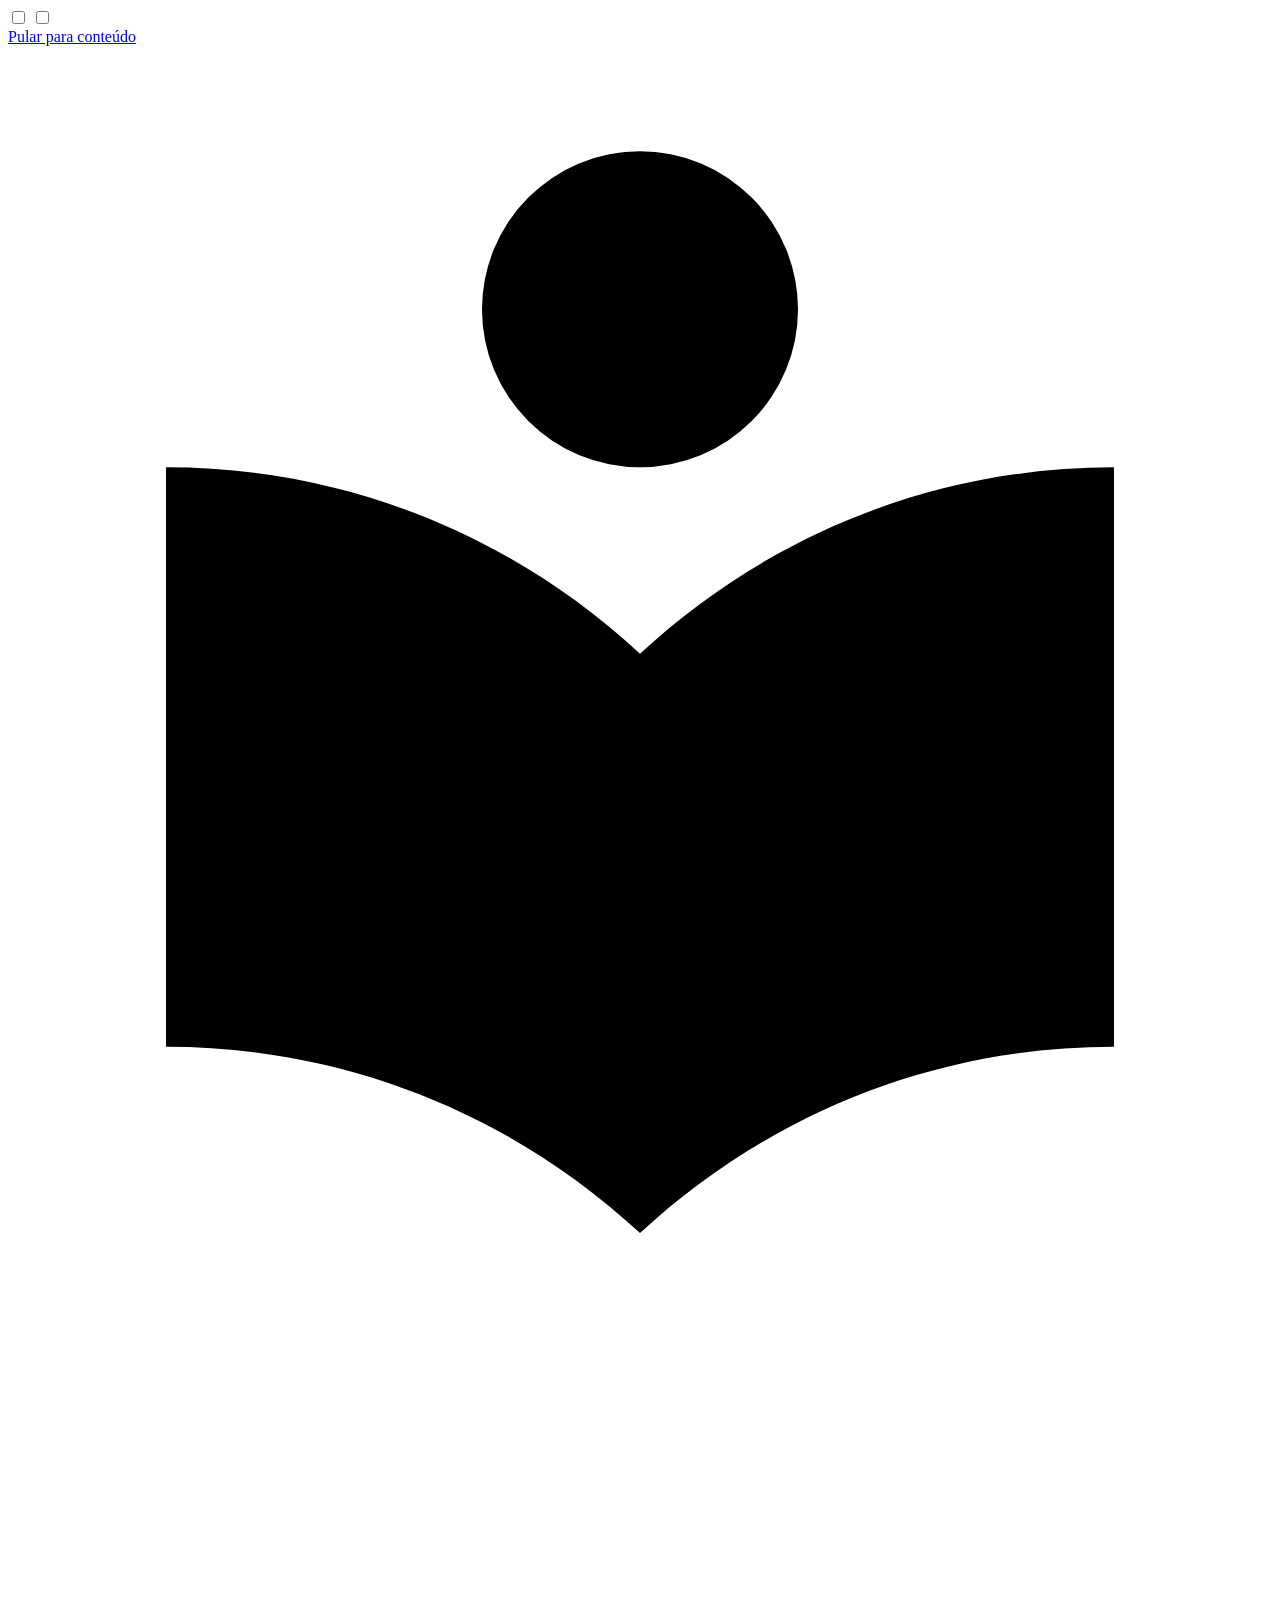
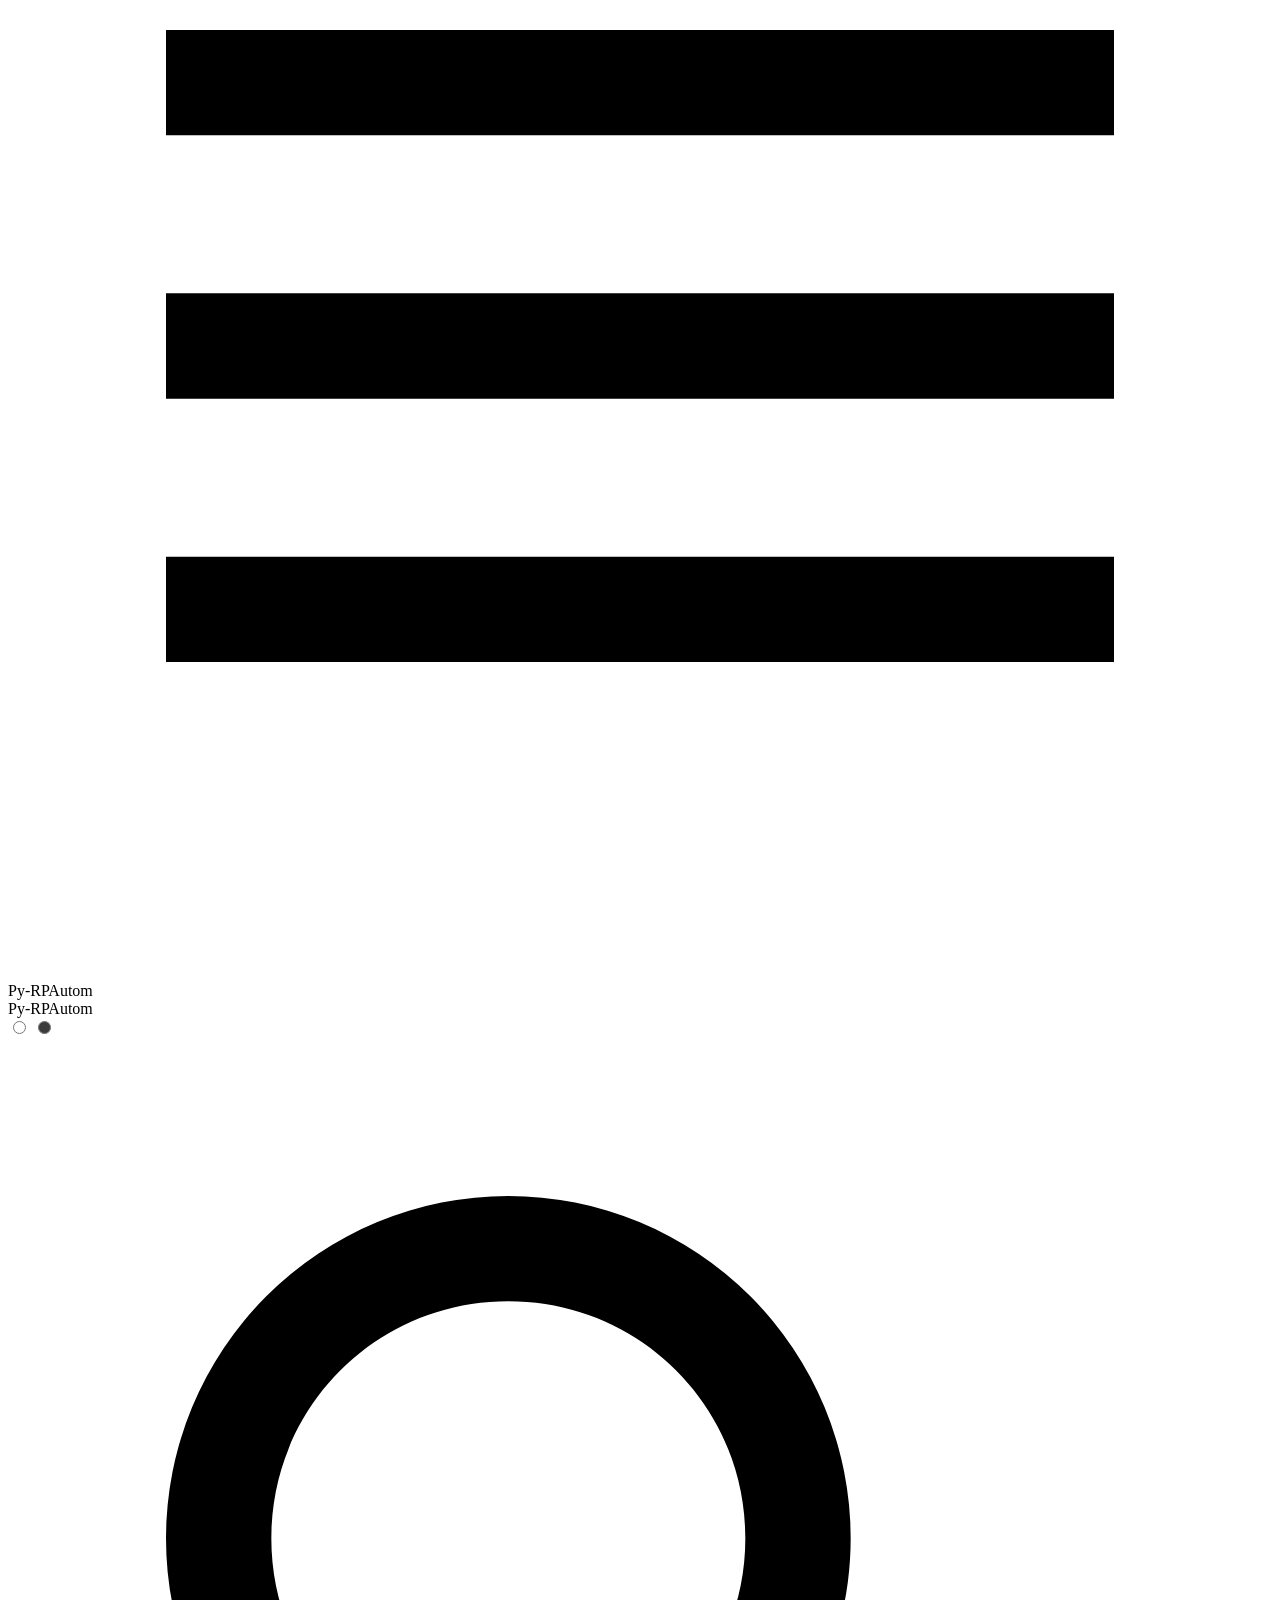
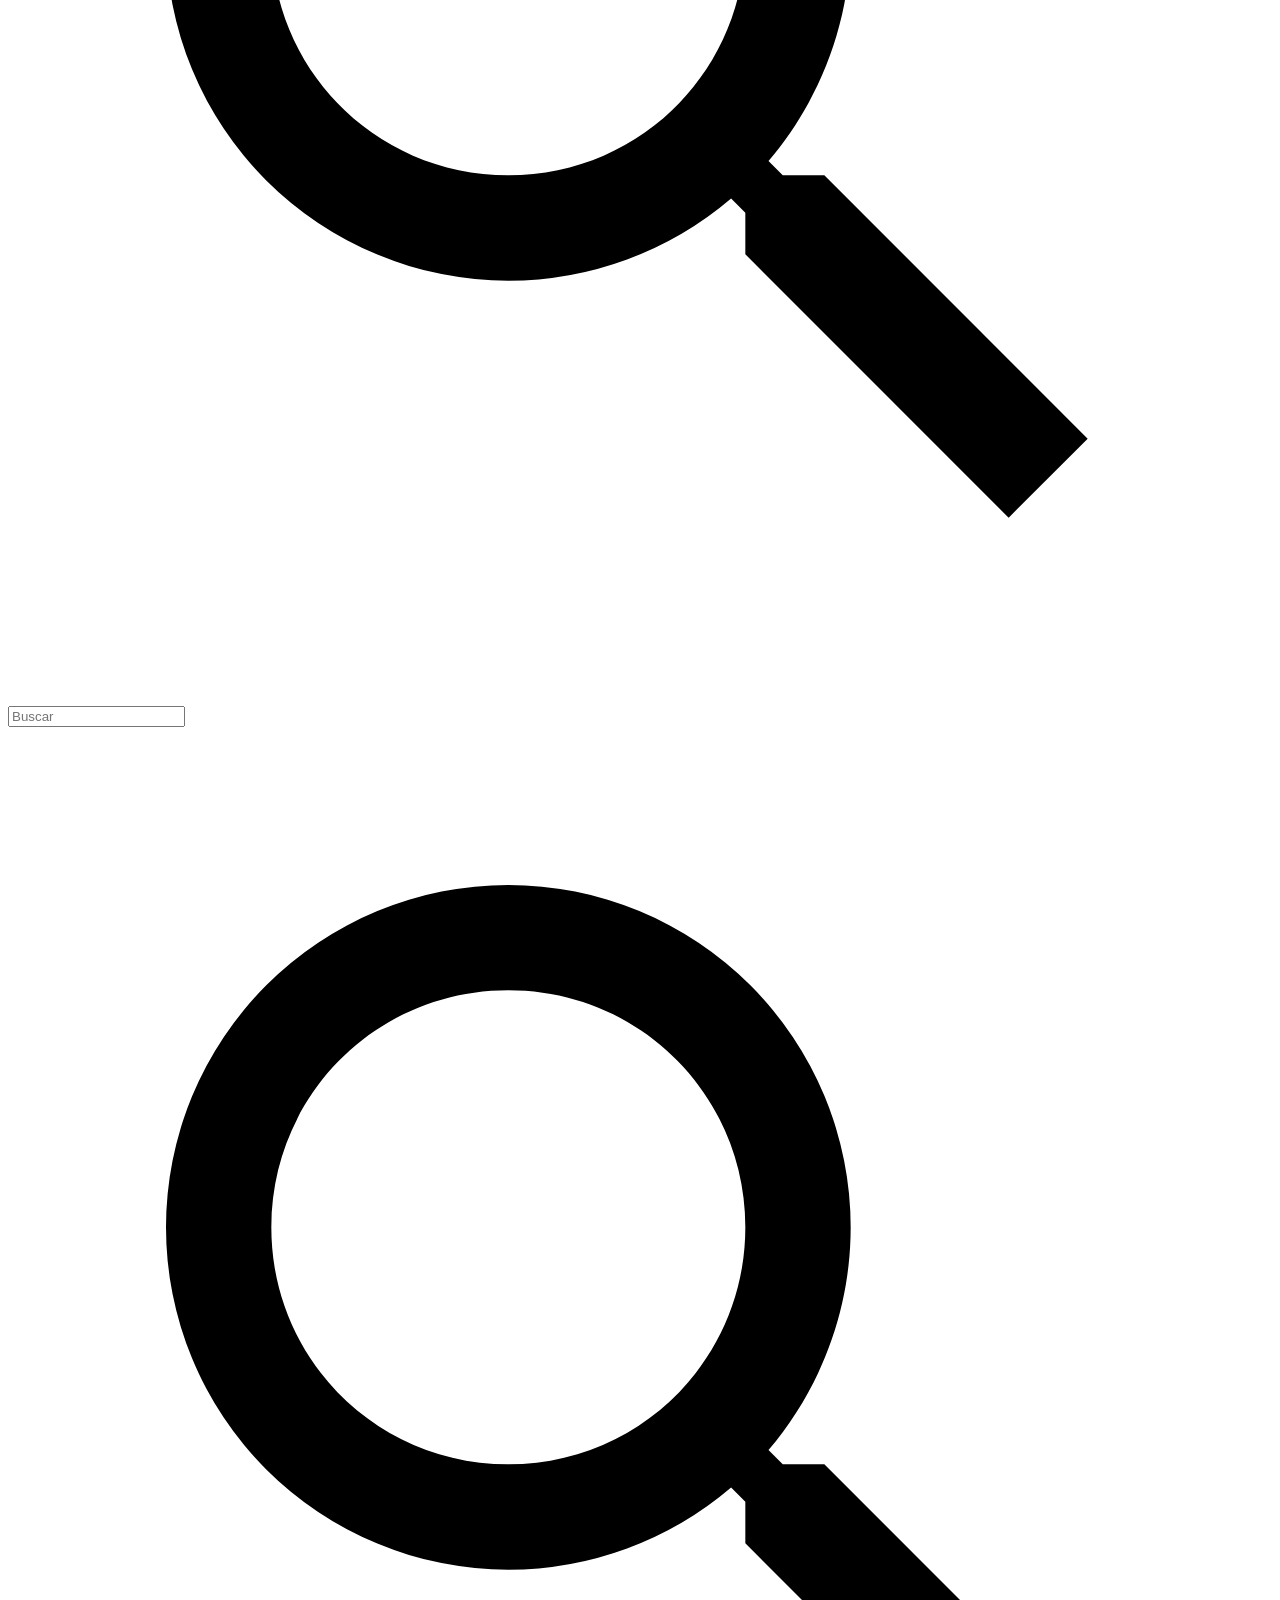
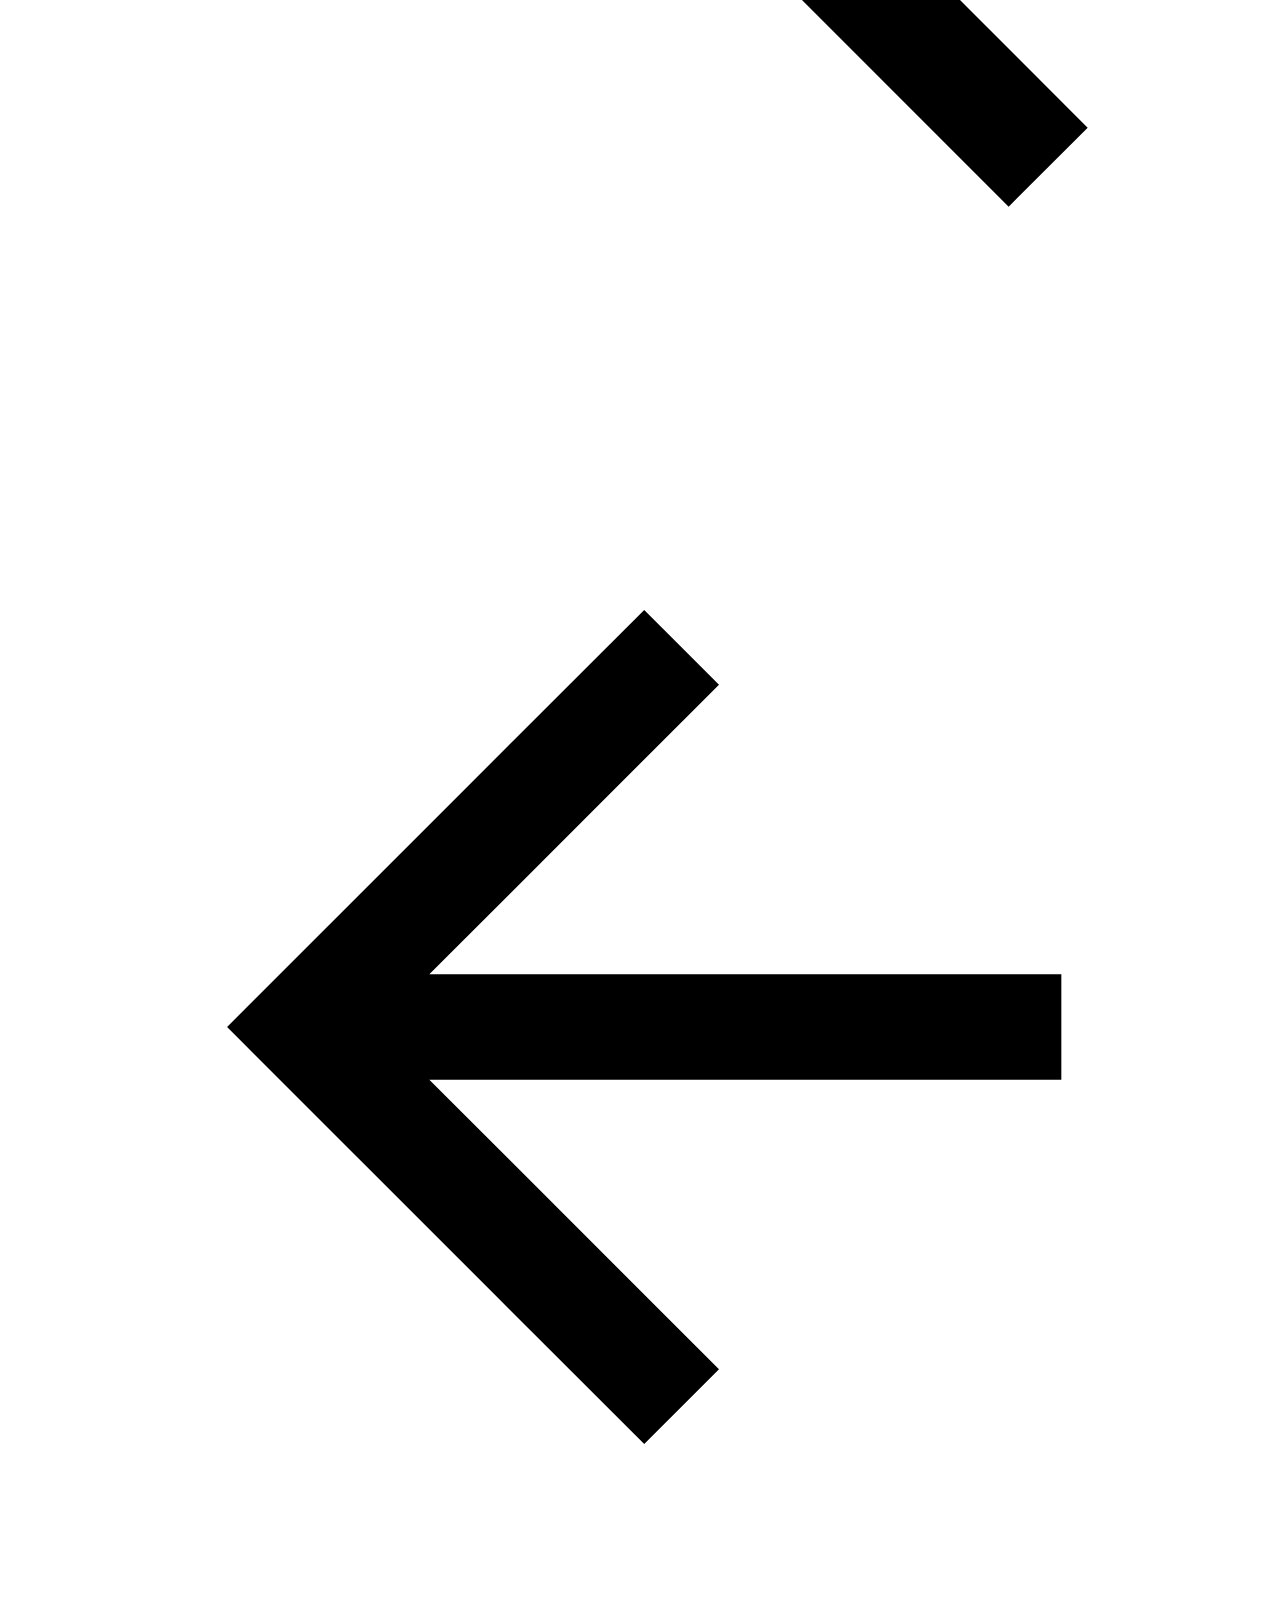
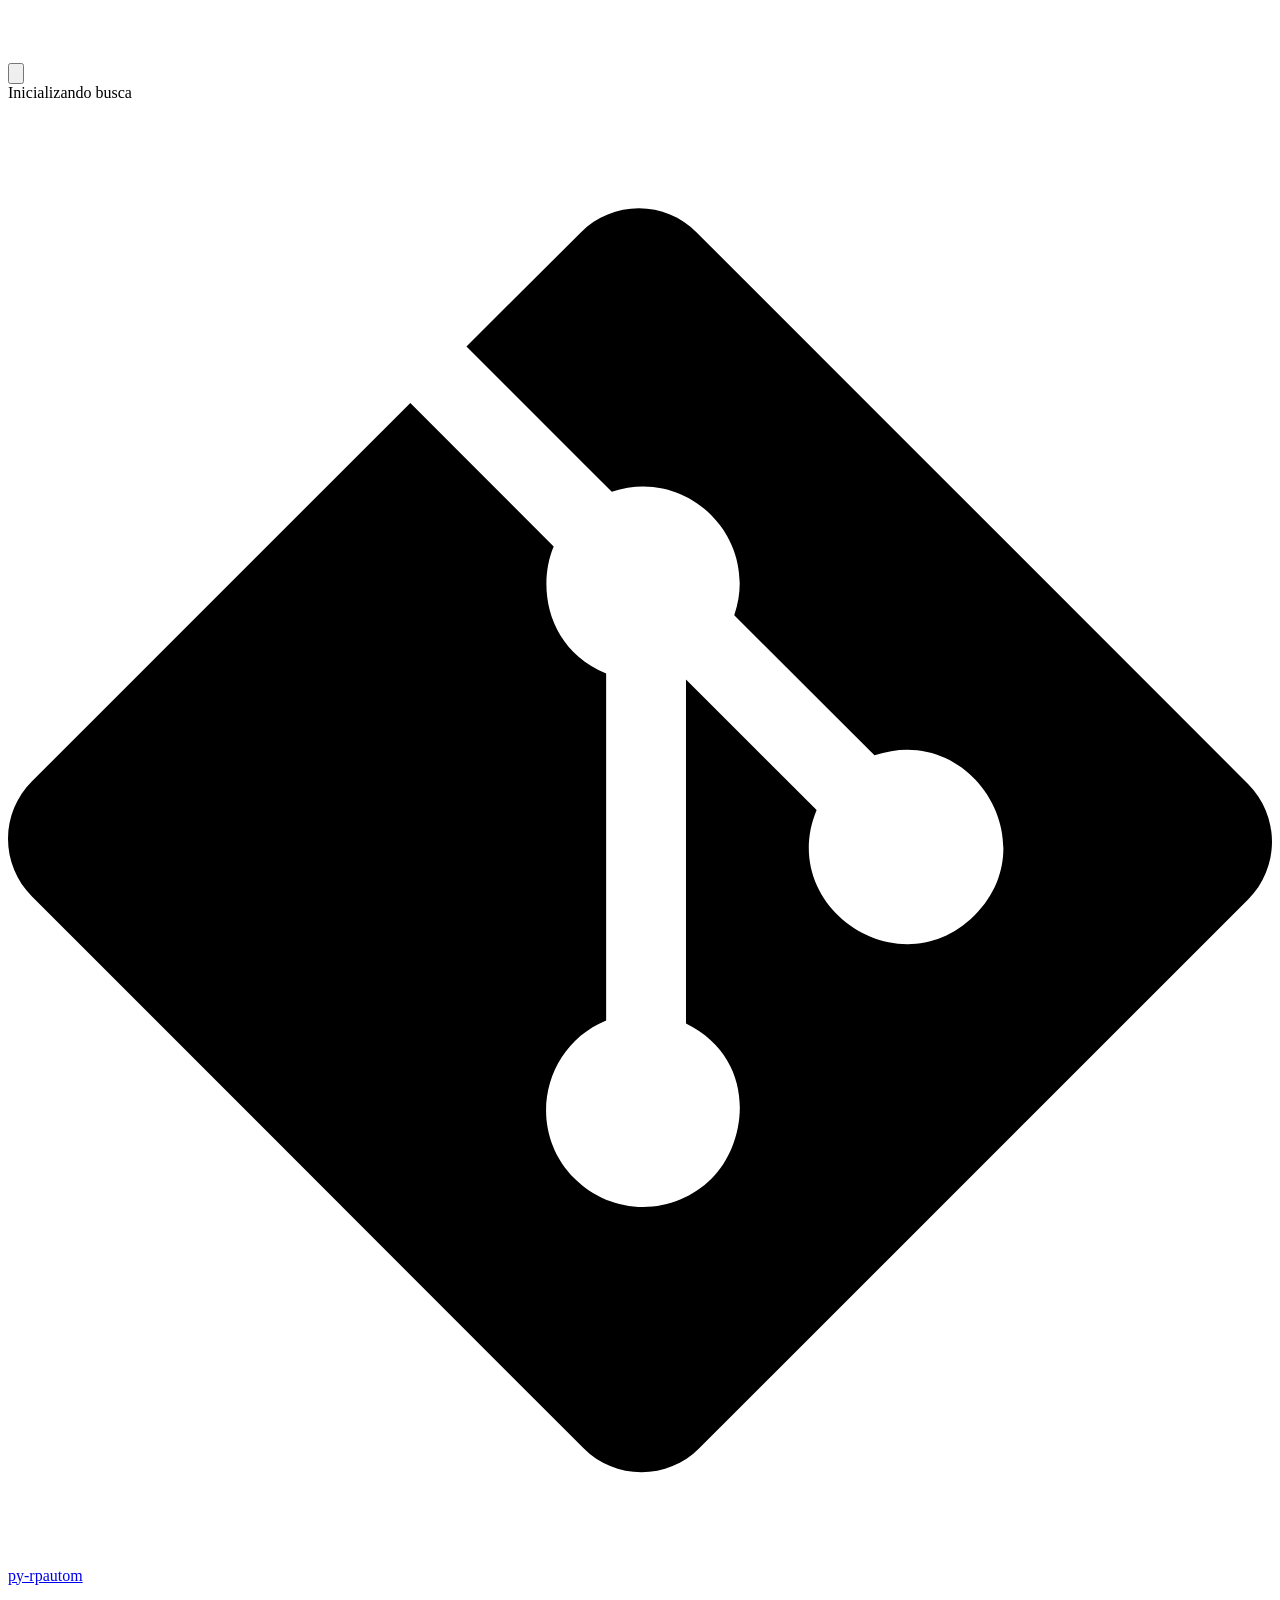
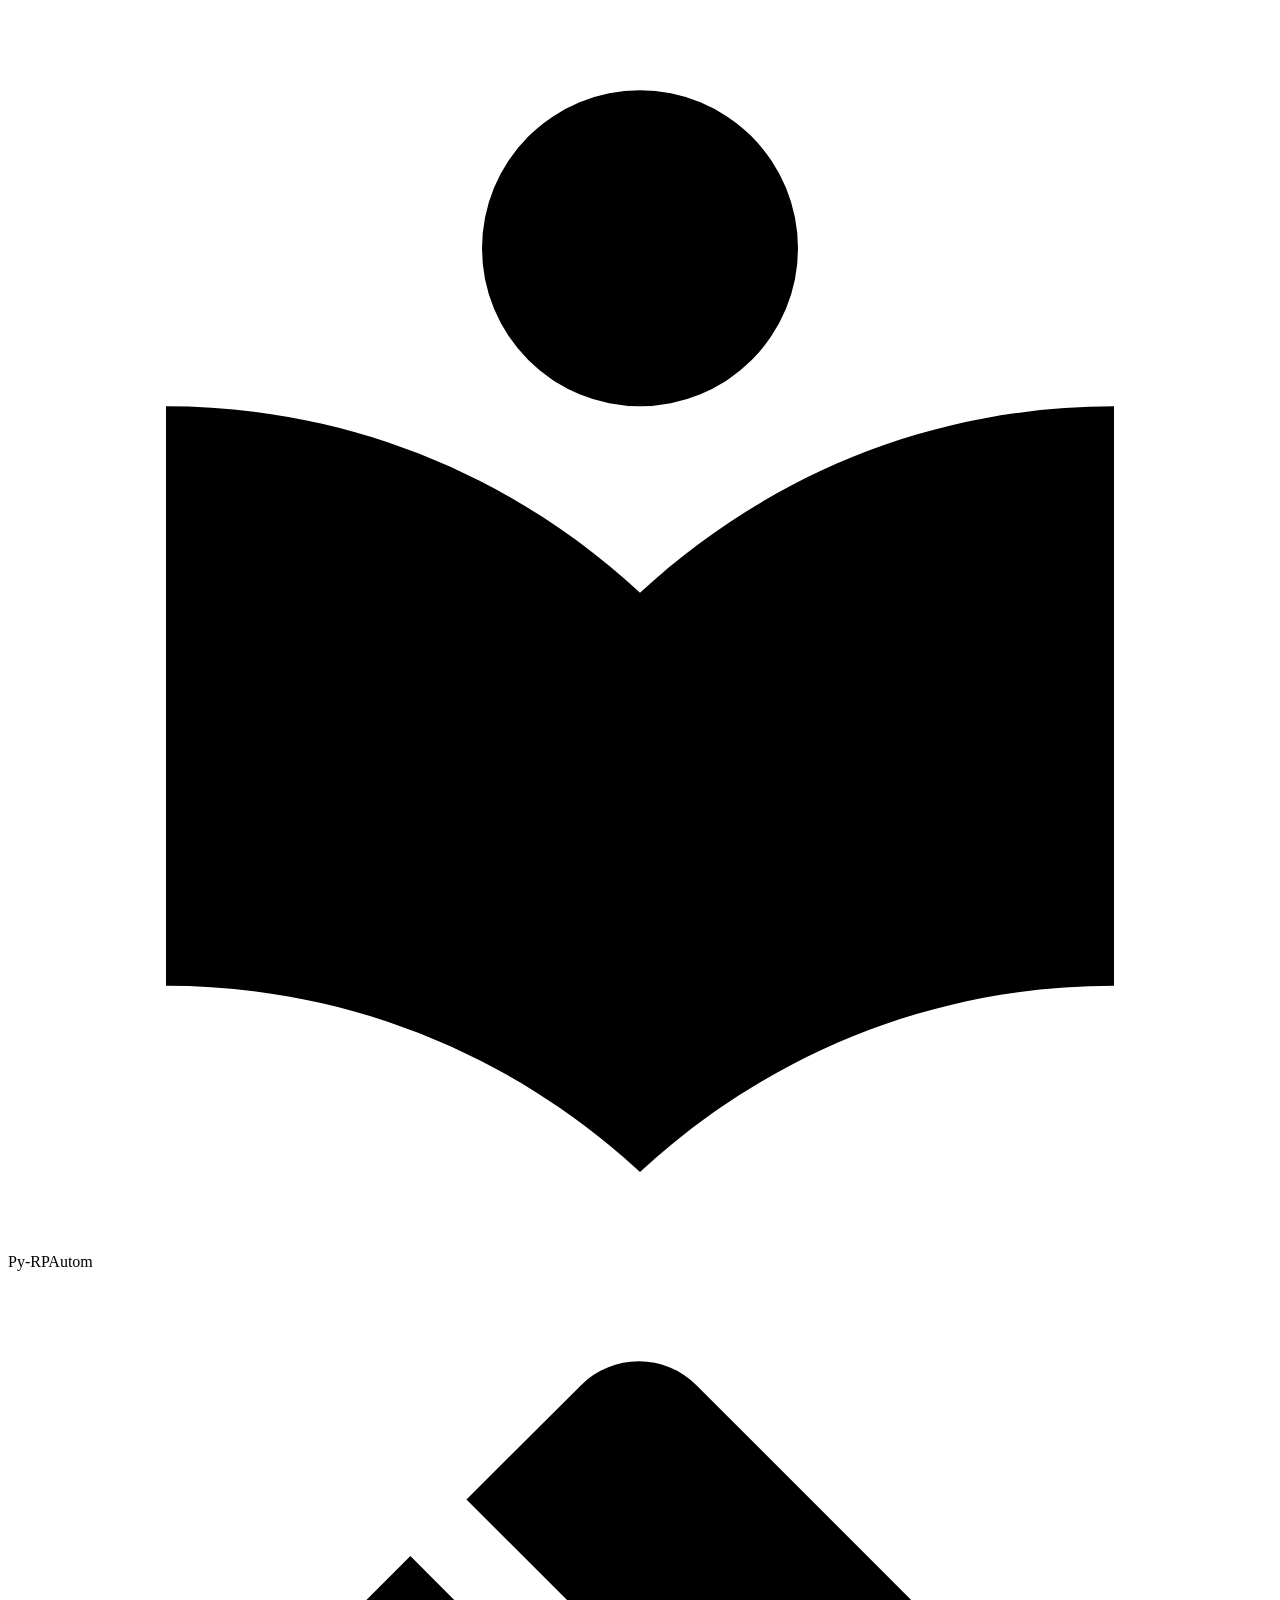
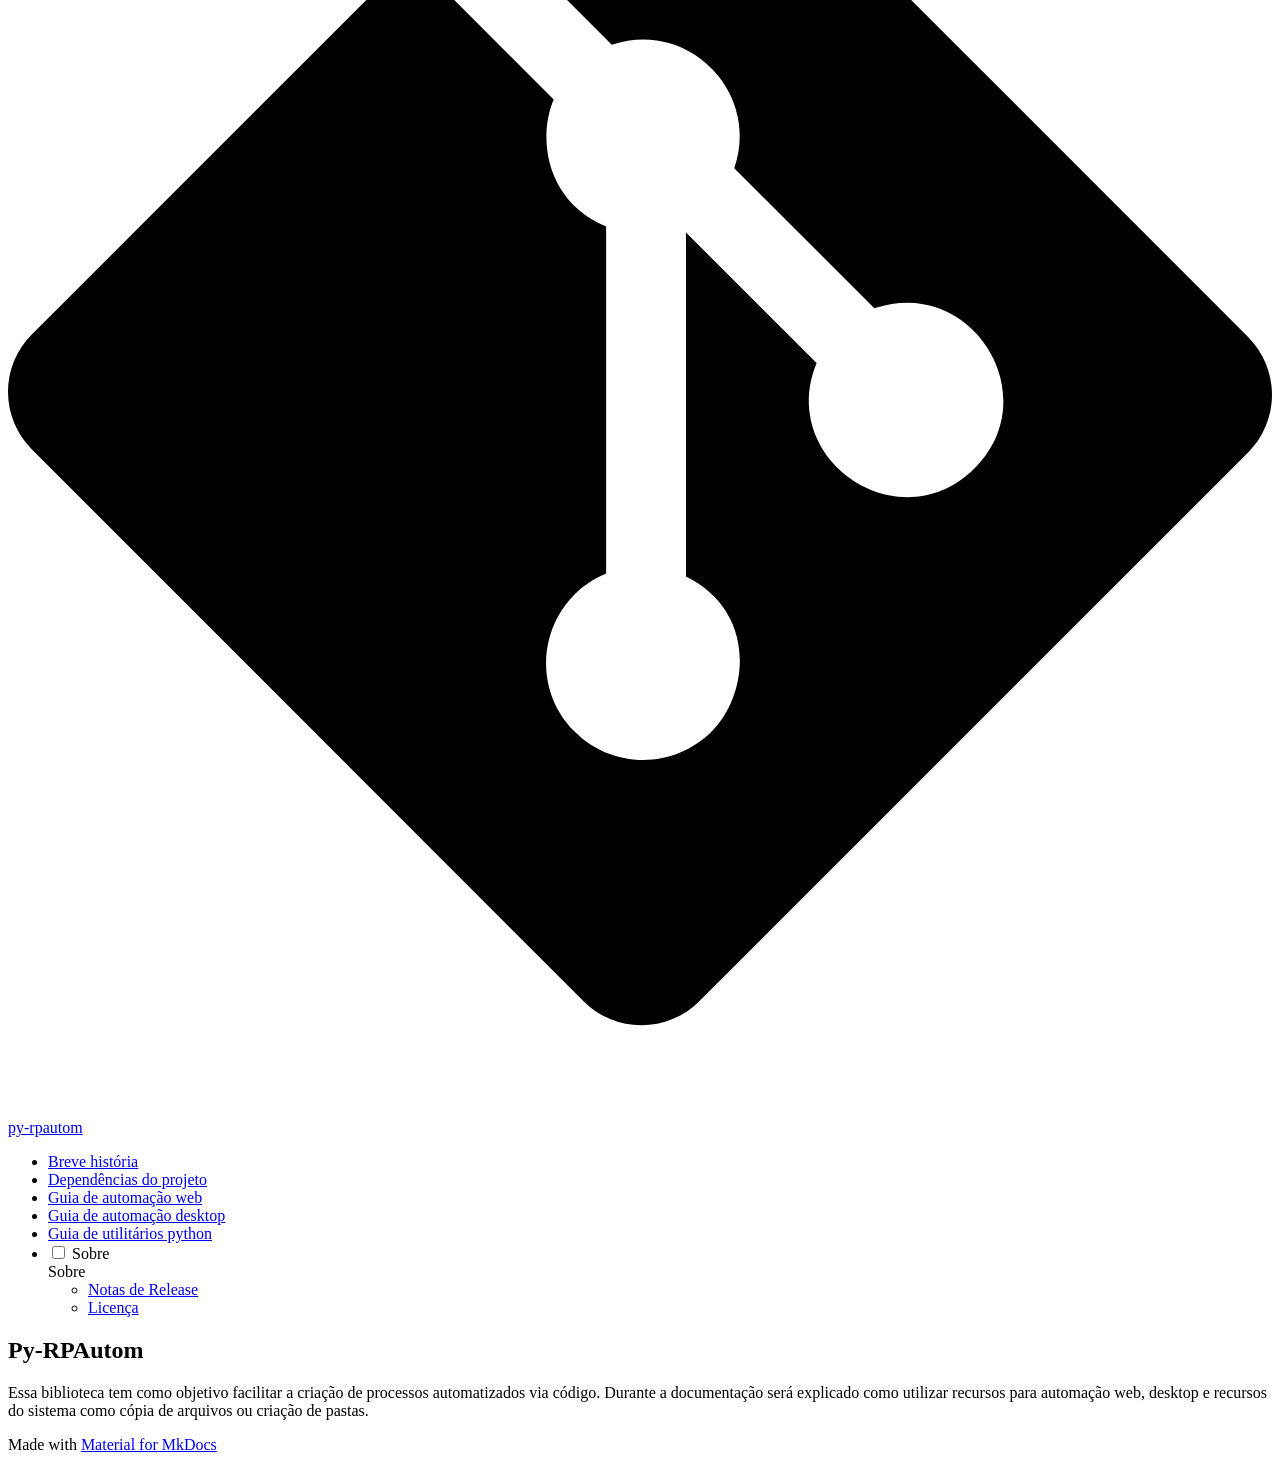
==== index.html @ fd553d97 "Deployed 3279352 with MkDocs version: 1.6.1" ====
<!doctype html>
<html lang="pt" class="no-js">
  <head>
    
      <meta charset="utf-8">
      <meta name="viewport" content="width=device-width,initial-scale=1">
      
      
      
      
      
      
        
      
      
      <link rel="icon" href="assets/images/favicon.png">
      <meta name="generator" content="mkdocs-1.6.1, mkdocs-material-9.7.6">
    
    
      
        <title>Py-RPAutom</title>
      
    
    
      <link rel="stylesheet" href="assets/stylesheets/main.484c7ddc.min.css">
      
        
        <link rel="stylesheet" href="assets/stylesheets/palette.ab4e12ef.min.css">
      
      


    
    
      
    
    
      
        
        
        <link rel="preconnect" href="https://fonts.gstatic.com" crossorigin>
        <link rel="stylesheet" href="https://fonts.googleapis.com/css?family=Roboto:300,300i,400,400i,700,700i%7CRoboto+Mono:400,400i,700,700i&display=fallback">
        <style>:root{--md-text-font:"Roboto";--md-code-font:"Roboto Mono"}</style>
      
    
    
      <link rel="stylesheet" href="assets/_mkdocstrings.css">
    
    <script>__md_scope=new URL(".",location),__md_hash=e=>[...e].reduce(((e,_)=>(e<<5)-e+_.charCodeAt(0)),0),__md_get=(e,_=localStorage,t=__md_scope)=>JSON.parse(_.getItem(t.pathname+"."+e)),__md_set=(e,_,t=localStorage,a=__md_scope)=>{try{t.setItem(a.pathname+"."+e,JSON.stringify(_))}catch(e){}}</script>
    
      

    
    
  </head>
  
  
    
    
      
    
    
    
    
    <body dir="ltr" data-md-color-scheme="default" data-md-color-primary="indigo" data-md-color-accent="indigo">
  
    
    <input class="md-toggle" data-md-toggle="drawer" type="checkbox" id="__drawer" autocomplete="off">
    <input class="md-toggle" data-md-toggle="search" type="checkbox" id="__search" autocomplete="off">
    <label class="md-overlay" for="__drawer"></label>
    <div data-md-component="skip">
      
        
        <a href="#py-rpautom" class="md-skip">
          Pular para conteúdo
        </a>
      
    </div>
    <div data-md-component="announce">
      
    </div>
    
    
      

  

<header class="md-header md-header--shadow" data-md-component="header">
  <nav class="md-header__inner md-grid" aria-label="Cabeçalho">
    <a href="." title="Py-RPAutom" class="md-header__button md-logo" aria-label="Py-RPAutom" data-md-component="logo">
      
  
  <svg xmlns="http://www.w3.org/2000/svg" viewBox="0 0 24 24"><path d="M12 8a3 3 0 0 0 3-3 3 3 0 0 0-3-3 3 3 0 0 0-3 3 3 3 0 0 0 3 3m0 3.54C9.64 9.35 6.5 8 3 8v11c3.5 0 6.64 1.35 9 3.54 2.36-2.19 5.5-3.54 9-3.54V8c-3.5 0-6.64 1.35-9 3.54"/></svg>

    </a>
    <label class="md-header__button md-icon" for="__drawer">
      
      <svg xmlns="http://www.w3.org/2000/svg" viewBox="0 0 24 24"><path d="M3 6h18v2H3zm0 5h18v2H3zm0 5h18v2H3z"/></svg>
    </label>
    <div class="md-header__title" data-md-component="header-title">
      <div class="md-header__ellipsis">
        <div class="md-header__topic">
          <span class="md-ellipsis">
            Py-RPAutom
          </span>
        </div>
        <div class="md-header__topic" data-md-component="header-topic">
          <span class="md-ellipsis">
            
              Py-RPAutom
            
          </span>
        </div>
      </div>
    </div>
    
      
        <form class="md-header__option" data-md-component="palette">
  
    
    
    
    <input class="md-option" data-md-color-media="(prefers-color-scheme: dark)" data-md-color-scheme="default" data-md-color-primary="indigo" data-md-color-accent="indigo"  aria-label="Switch to light mode"  type="radio" name="__palette" id="__palette_0">
    
      <label class="md-header__button md-icon" title="Switch to light mode" for="__palette_1" hidden>
        <svg xmlns="http://www.w3.org/2000/svg" viewBox="0 0 24 24"><path d="M12 18c-.89 0-1.74-.2-2.5-.55C11.56 16.5 13 14.42 13 12s-1.44-4.5-3.5-5.45C10.26 6.2 11.11 6 12 6a6 6 0 0 1 6 6 6 6 0 0 1-6 6m8-9.31V4h-4.69L12 .69 8.69 4H4v4.69L.69 12 4 15.31V20h4.69L12 23.31 15.31 20H20v-4.69L23.31 12z"/></svg>
      </label>
    
  
    
    
    
    <input class="md-option" data-md-color-media="(prefers-color-scheme: light)" data-md-color-scheme="slate" data-md-color-primary="indigo" data-md-color-accent="indigo"  aria-label="Switch to dark mode"  type="radio" name="__palette" id="__palette_1">
    
      <label class="md-header__button md-icon" title="Switch to dark mode" for="__palette_0" hidden>
        <svg xmlns="http://www.w3.org/2000/svg" viewBox="0 0 24 24"><path d="M12 8a4 4 0 0 0-4 4 4 4 0 0 0 4 4 4 4 0 0 0 4-4 4 4 0 0 0-4-4m0 10a6 6 0 0 1-6-6 6 6 0 0 1 6-6 6 6 0 0 1 6 6 6 6 0 0 1-6 6m8-9.31V4h-4.69L12 .69 8.69 4H4v4.69L.69 12 4 15.31V20h4.69L12 23.31 15.31 20H20v-4.69L23.31 12z"/></svg>
      </label>
    
  
</form>
      
    
    
      <script>var palette=__md_get("__palette");if(palette&&palette.color){if("(prefers-color-scheme)"===palette.color.media){var media=matchMedia("(prefers-color-scheme: light)"),input=document.querySelector(media.matches?"[data-md-color-media='(prefers-color-scheme: light)']":"[data-md-color-media='(prefers-color-scheme: dark)']");palette.color.media=input.getAttribute("data-md-color-media"),palette.color.scheme=input.getAttribute("data-md-color-scheme"),palette.color.primary=input.getAttribute("data-md-color-primary"),palette.color.accent=input.getAttribute("data-md-color-accent")}for(var[key,value]of Object.entries(palette.color))document.body.setAttribute("data-md-color-"+key,value)}</script>
    
    
    
      
      
        <label class="md-header__button md-icon" for="__search">
          
          <svg xmlns="http://www.w3.org/2000/svg" viewBox="0 0 24 24"><path d="M9.5 3A6.5 6.5 0 0 1 16 9.5c0 1.61-.59 3.09-1.56 4.23l.27.27h.79l5 5-1.5 1.5-5-5v-.79l-.27-.27A6.52 6.52 0 0 1 9.5 16 6.5 6.5 0 0 1 3 9.5 6.5 6.5 0 0 1 9.5 3m0 2C7 5 5 7 5 9.5S7 14 9.5 14 14 12 14 9.5 12 5 9.5 5"/></svg>
        </label>
        <div class="md-search" data-md-component="search" role="dialog">
  <label class="md-search__overlay" for="__search"></label>
  <div class="md-search__inner" role="search">
    <form class="md-search__form" name="search">
      <input type="text" class="md-search__input" name="query" aria-label="Buscar" placeholder="Buscar" autocapitalize="off" autocorrect="off" autocomplete="off" spellcheck="false" data-md-component="search-query" required>
      <label class="md-search__icon md-icon" for="__search">
        
        <svg xmlns="http://www.w3.org/2000/svg" viewBox="0 0 24 24"><path d="M9.5 3A6.5 6.5 0 0 1 16 9.5c0 1.61-.59 3.09-1.56 4.23l.27.27h.79l5 5-1.5 1.5-5-5v-.79l-.27-.27A6.52 6.52 0 0 1 9.5 16 6.5 6.5 0 0 1 3 9.5 6.5 6.5 0 0 1 9.5 3m0 2C7 5 5 7 5 9.5S7 14 9.5 14 14 12 14 9.5 12 5 9.5 5"/></svg>
        
        <svg xmlns="http://www.w3.org/2000/svg" viewBox="0 0 24 24"><path d="M20 11v2H8l5.5 5.5-1.42 1.42L4.16 12l7.92-7.92L13.5 5.5 8 11z"/></svg>
      </label>
      <nav class="md-search__options" aria-label="Pesquisar">
        
        <button type="reset" class="md-search__icon md-icon" title="Limpar" aria-label="Limpar" tabindex="-1">
          
          <svg xmlns="http://www.w3.org/2000/svg" viewBox="0 0 24 24"><path d="M19 6.41 17.59 5 12 10.59 6.41 5 5 6.41 10.59 12 5 17.59 6.41 19 12 13.41 17.59 19 19 17.59 13.41 12z"/></svg>
        </button>
      </nav>
      
    </form>
    <div class="md-search__output">
      <div class="md-search__scrollwrap" tabindex="0" data-md-scrollfix>
        <div class="md-search-result" data-md-component="search-result">
          <div class="md-search-result__meta">
            Inicializando busca
          </div>
          <ol class="md-search-result__list" role="presentation"></ol>
        </div>
      </div>
    </div>
  </div>
</div>
      
    
    
      <div class="md-header__source">
        <a href="https://github.com/aranseiki/py-rpautom" title="Ir para repositório" class="md-source" data-md-component="source">
  <div class="md-source__icon md-icon">
    
    <svg xmlns="http://www.w3.org/2000/svg" viewBox="0 0 448 512"><!--! Font Awesome Free 7.1.0 by @fontawesome - https://fontawesome.com License - https://fontawesome.com/license/free (Icons: CC BY 4.0, Fonts: SIL OFL 1.1, Code: MIT License) Copyright 2025 Fonticons, Inc.--><path d="M439.6 236.1 244 40.5c-5.4-5.5-12.8-8.5-20.4-8.5s-15 3-20.4 8.4L162.5 81l51.5 51.5c27.1-9.1 52.7 16.8 43.4 43.7l49.7 49.7c34.2-11.8 61.2 31 35.5 56.7-26.5 26.5-70.2-2.9-56-37.3L240.3 199v121.9c25.3 12.5 22.3 41.8 9.1 55-6.4 6.4-15.2 10.1-24.3 10.1s-17.8-3.6-24.3-10.1c-17.6-17.6-11.1-46.9 11.2-56v-123c-20.8-8.5-24.6-30.7-18.6-45L142.6 101 8.5 235.1C3 240.6 0 247.9 0 255.5s3 15 8.5 20.4l195.6 195.7c5.4 5.4 12.7 8.4 20.4 8.4s15-3 20.4-8.4l194.7-194.7c5.4-5.4 8.4-12.8 8.4-20.4s-3-15-8.4-20.4"/></svg>
  </div>
  <div class="md-source__repository">
    py-rpautom
  </div>
</a>
      </div>
    
  </nav>
  
</header>
    
    <div class="md-container" data-md-component="container">
      
      
        
          
        
      
      <main class="md-main" data-md-component="main">
        <div class="md-main__inner md-grid">
          
            
              
              <div class="md-sidebar md-sidebar--primary" data-md-component="sidebar" data-md-type="navigation" >
                <div class="md-sidebar__scrollwrap">
                  <div class="md-sidebar__inner">
                    



<nav class="md-nav md-nav--primary" aria-label="Navegação" data-md-level="0">
  <label class="md-nav__title" for="__drawer">
    <a href="." title="Py-RPAutom" class="md-nav__button md-logo" aria-label="Py-RPAutom" data-md-component="logo">
      
  
  <svg xmlns="http://www.w3.org/2000/svg" viewBox="0 0 24 24"><path d="M12 8a3 3 0 0 0 3-3 3 3 0 0 0-3-3 3 3 0 0 0-3 3 3 3 0 0 0 3 3m0 3.54C9.64 9.35 6.5 8 3 8v11c3.5 0 6.64 1.35 9 3.54 2.36-2.19 5.5-3.54 9-3.54V8c-3.5 0-6.64 1.35-9 3.54"/></svg>

    </a>
    Py-RPAutom
  </label>
  
    <div class="md-nav__source">
      <a href="https://github.com/aranseiki/py-rpautom" title="Ir para repositório" class="md-source" data-md-component="source">
  <div class="md-source__icon md-icon">
    
    <svg xmlns="http://www.w3.org/2000/svg" viewBox="0 0 448 512"><!--! Font Awesome Free 7.1.0 by @fontawesome - https://fontawesome.com License - https://fontawesome.com/license/free (Icons: CC BY 4.0, Fonts: SIL OFL 1.1, Code: MIT License) Copyright 2025 Fonticons, Inc.--><path d="M439.6 236.1 244 40.5c-5.4-5.5-12.8-8.5-20.4-8.5s-15 3-20.4 8.4L162.5 81l51.5 51.5c27.1-9.1 52.7 16.8 43.4 43.7l49.7 49.7c34.2-11.8 61.2 31 35.5 56.7-26.5 26.5-70.2-2.9-56-37.3L240.3 199v121.9c25.3 12.5 22.3 41.8 9.1 55-6.4 6.4-15.2 10.1-24.3 10.1s-17.8-3.6-24.3-10.1c-17.6-17.6-11.1-46.9 11.2-56v-123c-20.8-8.5-24.6-30.7-18.6-45L142.6 101 8.5 235.1C3 240.6 0 247.9 0 255.5s3 15 8.5 20.4l195.6 195.7c5.4 5.4 12.7 8.4 20.4 8.4s15-3 20.4-8.4l194.7-194.7c5.4-5.4 8.4-12.8 8.4-20.4s-3-15-8.4-20.4"/></svg>
  </div>
  <div class="md-source__repository">
    py-rpautom
  </div>
</a>
    </div>
  
  <ul class="md-nav__list" data-md-scrollfix>
    
      
      
  
  
  
  
    <li class="md-nav__item">
      <a href="historia/" class="md-nav__link">
        
  
  
  <span class="md-ellipsis">
    
  
    Breve história
  

    
  </span>
  
  

      </a>
    </li>
  

    
      
      
  
  
  
  
    <li class="md-nav__item">
      <a href="dependencias/" class="md-nav__link">
        
  
  
  <span class="md-ellipsis">
    
  
    Dependências do projeto
  

    
  </span>
  
  

      </a>
    </li>
  

    
      
      
  
  
  
  
    <li class="md-nav__item">
      <a href="guia_usuario/web_utils/" class="md-nav__link">
        
  
  
  <span class="md-ellipsis">
    
  
    Guia de automação web
  

    
  </span>
  
  

      </a>
    </li>
  

    
      
      
  
  
  
  
    <li class="md-nav__item">
      <a href="guia_usuario/desktop_utils/" class="md-nav__link">
        
  
  
  <span class="md-ellipsis">
    
  
    Guia de automação desktop
  

    
  </span>
  
  

      </a>
    </li>
  

    
      
      
  
  
  
  
    <li class="md-nav__item">
      <a href="guia_usuario/python_utils/" class="md-nav__link">
        
  
  
  <span class="md-ellipsis">
    
  
    Guia de utilitários python
  

    
  </span>
  
  

      </a>
    </li>
  

    
      
      
  
  
  
  
    
    
    
    
    
    <li class="md-nav__item md-nav__item--nested">
      
        
        
        <input class="md-nav__toggle md-toggle " type="checkbox" id="__nav_6" >
        
          
          <label class="md-nav__link" for="__nav_6" id="__nav_6_label" tabindex="0">
            
  
  
  <span class="md-ellipsis">
    
  
    Sobre
  

    
  </span>
  
  

            <span class="md-nav__icon md-icon"></span>
          </label>
        
        <nav class="md-nav" data-md-level="1" aria-labelledby="__nav_6_label" aria-expanded="false">
          <label class="md-nav__title" for="__nav_6">
            <span class="md-nav__icon md-icon"></span>
            
  
    Sobre
  

          </label>
          <ul class="md-nav__list" data-md-scrollfix>
            
              
                
  
  
  
  
    <li class="md-nav__item">
      <a href="sobre/release-notes/" class="md-nav__link">
        
  
  
  <span class="md-ellipsis">
    
  
    Notas de Release
  

    
  </span>
  
  

      </a>
    </li>
  

              
            
              
                
  
  
  
  
    <li class="md-nav__item">
      <a href="sobre/license/" class="md-nav__link">
        
  
  
  <span class="md-ellipsis">
    
  
    Licença
  

    
  </span>
  
  

      </a>
    </li>
  

              
            
          </ul>
        </nav>
      
    </li>
  

    
  </ul>
</nav>
                  </div>
                </div>
              </div>
            
            
              
              <div class="md-sidebar md-sidebar--secondary" data-md-component="sidebar" data-md-type="toc" >
                <div class="md-sidebar__scrollwrap">
                  <div class="md-sidebar__inner">
                    

<nav class="md-nav md-nav--secondary" aria-label="Índice">
  
  
  
    
  
  
</nav>
                  </div>
                </div>
              </div>
            
          
          
            <div class="md-content" data-md-component="content">
              
              <article class="md-content__inner md-typeset">
                
                  


  
  


<h1 id="py-rpautom">Py-RPAutom</h1>
<p>Essa biblioteca tem como objetivo facilitar a criação de processos automatizados via código. Durante a documentação será explicado como utilizar recursos para automação web, desktop e recursos do sistema como cópia de arquivos ou criação de pastas.</p>












                
              </article>
            </div>
          
          
<script>var target=document.getElementById(location.hash.slice(1));target&&target.name&&(target.checked=target.name.startsWith("__tabbed_"))</script>
        </div>
        
      </main>
      
        <footer class="md-footer">
  
  <div class="md-footer-meta md-typeset">
    <div class="md-footer-meta__inner md-grid">
      <div class="md-copyright">
  
  
    Made with
    <a href="https://squidfunk.github.io/mkdocs-material/" target="_blank" rel="noopener">
      Material for MkDocs
    </a>
  
</div>
      
    </div>
  </div>
</footer>
      
    </div>
    <div class="md-dialog" data-md-component="dialog">
      <div class="md-dialog__inner md-typeset"></div>
    </div>
    
    
    
      
      
      <script id="__config" type="application/json">{"annotate": null, "base": ".", "features": [], "search": "assets/javascripts/workers/search.2c215733.min.js", "tags": null, "translations": {"clipboard.copied": "Copiado para \u00e1rea de transfer\u00eancia", "clipboard.copy": "Copiar para \u00e1rea de transfer\u00eancia", "search.result.more.one": "mais 1 nesta p\u00e1gina", "search.result.more.other": "# mais nesta p\u00e1gina", "search.result.none": "Nenhum documento encontrado", "search.result.one": "1 documento encontrado", "search.result.other": "# documentos encontrados", "search.result.placeholder": "Digite para iniciar a busca", "search.result.term.missing": "Ausente", "select.version": "Selecione a vers\u00e3o"}, "version": null}</script>
    
    
      <script src="assets/javascripts/bundle.79ae519e.min.js"></script>
      
    
  </body>
</html>
---- assets/stylesheets/main.484c7ddc.min.css ----
@charset "UTF-8";html{-webkit-text-size-adjust:none;-moz-text-size-adjust:none;text-size-adjust:none;box-sizing:border-box}*,:after,:before{box-sizing:inherit}@media (prefers-reduced-motion){*,:after,:before{transition:none!important}}body{margin:0}a,button,input,label{-webkit-tap-highlight-color:transparent}a{color:inherit;text-decoration:none}hr{border:0;box-sizing:initial;display:block;height:.05rem;overflow:visible;padding:0}small{font-size:80%}sub,sup{line-height:1em}img{border-style:none}table{border-collapse:initial;border-spacing:0}td,th{font-weight:400;vertical-align:top}button{background:#0000;border:0;font-family:inherit;font-size:inherit;margin:0;padding:0}input{border:0;outline:none}:root{--md-primary-fg-color:#4051b5;--md-primary-fg-color--light:#5d6cc0;--md-primary-fg-color--dark:#303fa1;--md-primary-bg-color:#fff;--md-primary-bg-color--light:#ffffffb3;--md-accent-fg-color:#526cfe;--md-accent-fg-color--transparent:#526cfe1a;--md-accent-bg-color:#fff;--md-accent-bg-color--light:#ffffffb3}[data-md-color-scheme=default]{color-scheme:light}[data-md-color-scheme=default] img[src$="#gh-dark-mode-only"],[data-md-color-scheme=default] img[src$="#only-dark"]{display:none}:root,[data-md-color-scheme=default]{--md-hue:225deg;--md-default-fg-color:#000000de;--md-default-fg-color--light:#0000008a;--md-default-fg-color--lighter:#00000052;--md-default-fg-color--lightest:#00000012;--md-default-bg-color:#fff;--md-default-bg-color--light:#ffffffb3;--md-default-bg-color--lighter:#ffffff4d;--md-default-bg-color--lightest:#ffffff1f;--md-code-fg-color:#36464e;--md-code-bg-color:#f5f5f5;--md-code-bg-color--light:#f5f5f5b3;--md-code-bg-color--lighter:#f5f5f54d;--md-code-hl-color:#4287ff;--md-code-hl-color--light:#4287ff1a;--md-code-hl-number-color:#d52a2a;--md-code-hl-special-color:#db1457;--md-code-hl-function-color:#a846b9;--md-code-hl-constant-color:#6e59d9;--md-code-hl-keyword-color:#3f6ec6;--md-code-hl-string-color:#1c7d4d;--md-code-hl-name-color:var(--md-code-fg-color);--md-code-hl-operator-color:var(--md-default-fg-color--light);--md-code-hl-punctuation-color:var(--md-default-fg-color--light);--md-code-hl-comment-color:var(--md-default-fg-color--light);--md-code-hl-generic-color:var(--md-default-fg-color--light);--md-code-hl-variable-color:var(--md-default-fg-color--light);--md-typeset-color:var(--md-default-fg-color);--md-typeset-a-color:var(--md-primary-fg-color);--md-typeset-del-color:#f5503d26;--md-typeset-ins-color:#0bd57026;--md-typeset-kbd-color:#fafafa;--md-typeset-kbd-accent-color:#fff;--md-typeset-kbd-border-color:#b8b8b8;--md-typeset-mark-color:#ffff0080;--md-typeset-table-color:#0000001f;--md-typeset-table-color--light:rgba(0,0,0,.035);--md-admonition-fg-color:var(--md-default-fg-color);--md-admonition-bg-color:var(--md-default-bg-color);--md-warning-fg-color:#000000de;--md-warning-bg-color:#ff9;--md-footer-fg-color:#fff;--md-footer-fg-color--light:#ffffffb3;--md-footer-fg-color--lighter:#ffffff73;--md-footer-bg-color:#000000de;--md-footer-bg-color--dark:#00000052;--md-shadow-z1:0 0.2rem 0.5rem #0000000d,0 0 0.05rem #0000001a;--md-shadow-z2:0 0.2rem 0.5rem #0000001a,0 0 0.05rem #00000040;--md-shadow-z3:0 0.2rem 0.5rem #0003,0 0 0.05rem #00000059}.md-icon svg{fill:currentcolor;display:block;height:1.2rem;width:1.2rem}body{-webkit-font-smoothing:antialiased;-moz-osx-font-smoothing:grayscale;--md-text-font-family:var(--md-text-font,_),-apple-system,BlinkMacSystemFont,Helvetica,Arial,sans-serif;--md-code-font-family:var(--md-code-font,_),SFMono-Regular,Consolas,Menlo,monospace}aside,body,input{font-feature-settings:"kern","liga";color:var(--md-typeset-color);font-family:var(--md-text-font-family)}code,kbd,pre{font-feature-settings:"kern";font-family:var(--md-code-font-family)}:root{--md-typeset-table-sort-icon:url('data:image/svg+xml;charset=utf-8,<svg xmlns="http://www.w3.org/2000/svg" viewBox="0 0 24 24"><path d="m18 21-4-4h3V7h-3l4-4 4 4h-3v10h3M2 19v-2h10v2M2 13v-2h7v2M2 7V5h4v2z"/></svg>');--md-typeset-table-sort-icon--asc:url('data:image/svg+xml;charset=utf-8,<svg xmlns="http://www.w3.org/2000/svg" viewBox="0 0 24 24"><path d="M19 17h3l-4 4-4-4h3V3h2M2 17h10v2H2M6 5v2H2V5m0 6h7v2H2z"/></svg>');--md-typeset-table-sort-icon--desc:url('data:image/svg+xml;charset=utf-8,<svg xmlns="http://www.w3.org/2000/svg" viewBox="0 0 24 24"><path d="M19 7h3l-4-4-4 4h3v14h2M2 17h10v2H2M6 5v2H2V5m0 6h7v2H2z"/></svg>')}.md-typeset{-webkit-print-color-adjust:exact;color-adjust:exact;font-size:.8rem;line-height:1.6;overflow-wrap:break-word}@media print{.md-typeset{font-size:.68rem}}.md-typeset blockquote,.md-typeset dl,.md-typeset figure,.md-typeset ol,.md-typeset pre,.md-typeset ul{margin-bottom:1em;margin-top:1em}.md-typeset h1{color:var(--md-default-fg-color--light);font-size:2em;line-height:1.3;margin:0 0 1.25em}.md-typeset h1,.md-typeset h2{font-weight:300;letter-spacing:-.01em}.md-typeset h2{font-size:1.5625em;line-height:1.4;margin:1.6em 0 .64em}.md-typeset h3{font-size:1.25em;font-weight:400;letter-spacing:-.01em;line-height:1.5;margin:1.6em 0 .8em}.md-typeset h2+h3{margin-top:.8em}.md-typeset h4{font-weight:700;letter-spacing:-.01em;margin:1em 0}.md-typeset h5,.md-typeset h6{color:var(--md-default-fg-color--light);font-size:.8em;font-weight:700;letter-spacing:-.01em;margin:1.25em 0}.md-typeset h5{text-transform:uppercase}.md-typeset h5 code{text-transform:none}.md-typeset hr{border-bottom:.05rem solid var(--md-default-fg-color--lightest);display:flow-root;margin:1.5em 0}.md-typeset a{color:var(--md-typeset-a-color);word-break:break-word}.md-typeset a,.md-typeset a:before{transition:color 125ms}.md-typeset a:focus,.md-typeset a:hover{color:var(--md-accent-fg-color)}.md-typeset a:focus code,.md-typeset a:hover code{background-color:var(--md-accent-fg-color--transparent);color:var(--md-accent-fg-color)}.md-typeset a code{color:var(--md-typeset-a-color)}.md-typeset a.focus-visible{outline-color:var(--md-accent-fg-color);outline-offset:.2rem}.md-typeset code,.md-typeset kbd,.md-typeset pre{color:var(--md-code-fg-color);direction:ltr;font-variant-ligatures:none;transition:background-color 125ms}@media print{.md-typeset code,.md-typeset kbd,.md-typeset pre{white-space:pre-wrap}}.md-typeset code{background-color:var(--md-code-bg-color);border-radius:.1rem;-webkit-box-decoration-break:clone;box-decoration-break:clone;font-size:.85em;padding:0 .2941176471em;transition:color 125ms,background-color 125ms;word-break:break-word}.md-typeset code:not(.focus-visible){-webkit-tap-highlight-color:transparent;outline:none}.md-typeset pre{display:flow-root;line-height:1.4;position:relative}.md-typeset pre>code{-webkit-box-decoration-break:slice;box-decoration-break:slice;box-shadow:none;display:block;margin:0;outline-color:var(--md-accent-fg-color);overflow:auto;padding:.7720588235em 1.1764705882em;scrollbar-color:var(--md-default-fg-color--lighter) #0000;scrollbar-width:thin;touch-action:auto;word-break:normal}.md-typeset pre>code:hover{scrollbar-color:var(--md-accent-fg-color) #0000}.md-typeset pre>code::-webkit-scrollbar{height:.2rem;width:.2rem}.md-typeset pre>code::-webkit-scrollbar-thumb{background-color:var(--md-default-fg-color--lighter)}.md-typeset pre>code::-webkit-scrollbar-thumb:hover{background-color:var(--md-accent-fg-color)}.md-typeset kbd{background-color:var(--md-typeset-kbd-color);border-radius:.1rem;box-shadow:0 .1rem 0 .05rem var(--md-typeset-kbd-border-color),0 .1rem 0 var(--md-typeset-kbd-border-color),0 -.1rem .2rem var(--md-typeset-kbd-accent-color) inset;color:var(--md-default-fg-color);display:inline-block;font-size:.75em;padding:0 .6666666667em;vertical-align:text-top;word-break:break-word}.md-typeset mark{background-color:var(--md-typeset-mark-color);-webkit-box-decoration-break:clone;box-decoration-break:clone;color:inherit;word-break:break-word}.md-typeset abbr{cursor:help;text-decoration:none}.md-typeset [data-preview],.md-typeset abbr{border-bottom:.05rem dotted var(--md-default-fg-color--light)}.md-typeset small{opacity:.75}[dir=ltr] .md-typeset sub,[dir=ltr] .md-typeset sup{margin-left:.078125em}[dir=rtl] .md-typeset sub,[dir=rtl] .md-typeset sup{margin-right:.078125em}[dir=ltr] .md-typeset blockquote{padding-left:.6rem}[dir=rtl] .md-typeset blockquote{padding-right:.6rem}[dir=ltr] .md-typeset blockquote{border-left:.2rem solid var(--md-default-fg-color--lighter)}[dir=rtl] .md-typeset blockquote{border-right:.2rem solid var(--md-default-fg-color--lighter)}.md-typeset blockquote{color:var(--md-default-fg-color--light);margin-left:0;margin-right:0}.md-typeset ul{list-style-type:disc}.md-typeset ul[type]{list-style-type:revert-layer}[dir=ltr] .md-typeset ol,[dir=ltr] .md-typeset ul{margin-left:.625em}[dir=rtl] .md-typeset ol,[dir=rtl] .md-typeset ul{margin-right:.625em}.md-typeset ol,.md-typeset ul{padding:0}.md-typeset ol:not([hidden]),.md-typeset ul:not([hidden]){display:flow-root}.md-typeset ol ol,.md-typeset ul ol{list-style-type:lower-alpha}.md-typeset ol ol ol,.md-typeset ul ol ol{list-style-type:lower-roman}.md-typeset ol ol ol ol,.md-typeset ul ol ol ol{list-style-type:upper-alpha}.md-typeset ol ol ol ol ol,.md-typeset ul ol ol ol ol{list-style-type:upper-roman}.md-typeset ol[type],.md-typeset ul[type]{list-style-type:revert-layer}[dir=ltr] .md-typeset ol li,[dir=ltr] .md-typeset ul li{margin-left:1.25em}[dir=rtl] .md-typeset ol li,[dir=rtl] .md-typeset ul li{margin-right:1.25em}.md-typeset ol li,.md-typeset ul li{margin-bottom:.5em}.md-typeset ol li blockquote,.md-typeset ol li p,.md-typeset ul li blockquote,.md-typeset ul li p{margin:.5em 0}.md-typeset ol li:last-child,.md-typeset ul li:last-child{margin-bottom:0}[dir=ltr] .md-typeset ol li ol,[dir=ltr] .md-typeset ol li ul,[dir=ltr] .md-typeset ul li ol,[dir=ltr] .md-typeset ul li ul{margin-left:.625em}[dir=rtl] .md-typeset ol li ol,[dir=rtl] .md-typeset ol li ul,[dir=rtl] .md-typeset ul li ol,[dir=rtl] .md-typeset ul li ul{margin-right:.625em}.md-typeset ol li ol,.md-typeset ol li ul,.md-typeset ul li ol,.md-typeset ul li ul{margin-bottom:.5em;margin-top:.5em}[dir=ltr] .md-typeset dd{margin-left:1.875em}[dir=rtl] .md-typeset dd{margin-right:1.875em}.md-typeset dd{margin-bottom:1.5em;margin-top:1em}.md-typeset img,.md-typeset svg,.md-typeset video{height:auto;max-width:100%}.md-typeset img[align=left]{margin:1em 1em 1em 0}.md-typeset img[align=right]{margin:1em 0 1em 1em}.md-typeset img[align]:only-child{margin-top:0}.md-typeset figure{display:flow-root;margin:1em auto;max-width:100%;text-align:center;width:fit-content}.md-typeset figure img{display:block;margin:0 auto}.md-typeset figcaption{font-style:italic;margin:1em auto;max-width:24rem}.md-typeset iframe{max-width:100%}.md-typeset table:not([class]){background-color:var(--md-default-bg-color);border:.05rem solid var(--md-typeset-table-color);border-radius:.1rem;display:inline-block;font-size:.64rem;max-width:100%;overflow:auto;touch-action:auto}@media print{.md-typeset table:not([class]){display:table}}.md-typeset table:not([class])+*{margin-top:1.5em}.md-typeset table:not([class]) td>:first-child,.md-typeset table:not([class]) th>:first-child{margin-top:0}.md-typeset table:not([class]) td>:last-child,.md-typeset table:not([class]) th>:last-child{margin-bottom:0}.md-typeset table:not([class]) td:not([align]),.md-typeset table:not([class]) th:not([align]){text-align:left}[dir=rtl] .md-typeset table:not([class]) td:not([align]),[dir=rtl] .md-typeset table:not([class]) th:not([align]){text-align:right}.md-typeset table:not([class]) th{font-weight:700;min-width:5rem;padding:.9375em 1.25em;vertical-align:top}.md-typeset table:not([class]) td{border-top:.05rem solid var(--md-typeset-table-color);padding:.9375em 1.25em;vertical-align:top}.md-typeset table:not([class]) tbody tr{transition:background-color 125ms}.md-typeset table:not([class]) tbody tr:hover{background-color:var(--md-typeset-table-color--light);box-shadow:0 .05rem 0 var(--md-default-bg-color) inset}.md-typeset table:not([class]) a{word-break:normal}.md-typeset table th[role=columnheader]{cursor:pointer}[dir=ltr] .md-typeset table th[role=columnheader]:after{margin-left:.5em}[dir=rtl] .md-typeset table th[role=columnheader]:after{margin-right:.5em}.md-typeset table th[role=columnheader]:after{content:"";display:inline-block;height:1.2em;-webkit-mask-image:var(--md-typeset-table-sort-icon);mask-image:var(--md-typeset-table-sort-icon);-webkit-mask-repeat:no-repeat;mask-repeat:no-repeat;-webkit-mask-size:contain;mask-size:contain;transition:background-color 125ms;vertical-align:text-bottom;width:1.2em}.md-typeset table th[role=columnheader]:hover:after{background-color:var(--md-default-fg-color--lighter)}.md-typeset table th[role=columnheader][aria-sort=ascending]:after{background-color:var(--md-default-fg-color--light);-webkit-mask-image:var(--md-typeset-table-sort-icon--asc);mask-image:var(--md-typeset-table-sort-icon--asc)}.md-typeset table th[role=columnheader][aria-sort=descending]:after{background-color:var(--md-default-fg-color--light);-webkit-mask-image:var(--md-typeset-table-sort-icon--desc);mask-image:var(--md-typeset-table-sort-icon--desc)}.md-typeset__scrollwrap{margin:1em -.8rem;overflow-x:auto;touch-action:auto}.md-typeset__table{display:inline-block;margin-bottom:.5em;padding:0 .8rem}@media print{.md-typeset__table{display:block}}html .md-typeset__table table{display:table;margin:0;overflow:hidden;width:100%}@media screen and (max-width:44.984375em){.md-content__inner>pre{margin:1em -.8rem}.md-content__inner>pre code{border-radius:0}}.md-typeset .md-author{border-radius:100%;display:block;flex-shrink:0;height:1.6rem;overflow:hidden;position:relative;transition:color 125ms,transform 125ms;width:1.6rem}.md-typeset .md-author img{display:block}.md-typeset .md-author--more{background:var(--md-default-fg-color--lightest);color:var(--md-default-fg-color--lighter);font-size:.6rem;font-weight:700;line-height:1.6rem;text-align:center}.md-typeset .md-author--long{height:2.4rem;width:2.4rem}.md-typeset a.md-author{transform:scale(1)}.md-typeset a.md-author img{border-radius:100%;filter:grayscale(100%) opacity(75%);transition:filter 125ms}.md-typeset a.md-author:focus,.md-typeset a.md-author:hover{transform:scale(1.1);z-index:1}.md-typeset a.md-author:focus img,.md-typeset a.md-author:hover img{filter:grayscale(0)}.md-banner{background-color:var(--md-footer-bg-color);color:var(--md-footer-fg-color);overflow:auto}@media print{.md-banner{display:none}}.md-banner--warning{background-color:var(--md-warning-bg-color);color:var(--md-warning-fg-color)}.md-banner__inner{font-size:.7rem;margin:.6rem auto;padding:0 .8rem}[dir=ltr] .md-banner__button{float:right}[dir=rtl] .md-banner__button{float:left}.md-banner__button{color:inherit;cursor:pointer;transition:opacity .25s}.no-js .md-banner__button{display:none}.md-banner__button:hover{opacity:.7}html{font-size:125%;height:100%;overflow-x:hidden}@media screen and (min-width:100em){html{font-size:137.5%}}@media screen and (min-width:125em){html{font-size:150%}}body{background-color:var(--md-default-bg-color);display:flex;flex-direction:column;font-size:.5rem;min-height:100%;position:relative;width:100%}@media print{body{display:block}}@media screen and (max-width:59.984375em){body[data-md-scrolllock]{position:fixed}}.md-grid{margin-left:auto;margin-right:auto;max-width:61rem}.md-container{display:flex;flex-direction:column;flex-grow:1}@media print{.md-container{display:block}}.md-main{flex-grow:1}.md-main__inner{display:flex;height:100%;margin-top:1.5rem}.md-ellipsis{overflow:hidden;text-overflow:ellipsis}.md-toggle{display:none}.md-option{height:0;opacity:0;position:absolute;width:0}.md-option:checked+label:not([hidden]){display:block}.md-option.focus-visible+label{outline-color:var(--md-accent-fg-color);outline-style:auto}.md-skip{background-color:var(--md-default-fg-color);border-radius:.1rem;color:var(--md-default-bg-color);font-size:.64rem;margin:.5rem;opacity:0;outline-color:var(--md-accent-fg-color);padding:.3rem .5rem;position:fixed;transform:translateY(.4rem);z-index:-1}.md-skip:focus{opacity:1;transform:translateY(0);transition:transform .25s cubic-bezier(.4,0,.2,1),opacity 175ms 75ms;z-index:10}@page{margin:25mm}:root{--md-clipboard-icon:url('data:image/svg+xml;charset=utf-8,<svg xmlns="http://www.w3.org/2000/svg" viewBox="0 0 24 24"><path d="M19 21H8V7h11m0-2H8a2 2 0 0 0-2 2v14a2 2 0 0 0 2 2h11a2 2 0 0 0 2-2V7a2 2 0 0 0-2-2m-3-4H4a2 2 0 0 0-2 2v14h2V3h12z"/></svg>')}.md-clipboard{border-radius:.1rem;color:var(--md-default-fg-color--lightest);cursor:pointer;height:1.5em;outline-color:var(--md-accent-fg-color);outline-offset:.1rem;transition:color .25s;width:1.5em;z-index:1}@media print{.md-clipboard{display:none}}.md-clipboard:not(.focus-visible){-webkit-tap-highlight-color:transparent;outline:none}:hover>.md-clipboard{color:var(--md-default-fg-color--light)}.md-clipboard:focus,.md-clipboard:hover{color:var(--md-accent-fg-color)}.md-clipboard:after{background-color:currentcolor;content:"";display:block;height:1.125em;margin:0 auto;-webkit-mask-image:var(--md-clipboard-icon);mask-image:var(--md-clipboard-icon);-webkit-mask-position:center;mask-position:center;-webkit-mask-repeat:no-repeat;mask-repeat:no-repeat;-webkit-mask-size:contain;mask-size:contain;width:1.125em}.md-clipboard--inline{cursor:pointer}.md-clipboard--inline code{transition:color .25s,background-color .25s}.md-clipboard--inline:focus code,.md-clipboard--inline:hover code{background-color:var(--md-accent-fg-color--transparent);color:var(--md-accent-fg-color)}:root{--md-code-select-icon:url('data:image/svg+xml;charset=utf-8,<svg xmlns="http://www.w3.org/2000/svg" viewBox="0 0 24 24"><path d="M19 19h-4v2h4c1.1 0 2-.9 2-2v-4h-2m0-12h-4v2h4v4h2V5c0-1.1-.9-2-2-2M5 5h4V3H5c-1.1 0-2 .9-2 2v4h2m0 6H3v4c0 1.1.9 2 2 2h4v-2H5zm2-4h2v2H7zm4 0h2v2h-2zm4 0h2v2h-2zM7 7h2v2H7zm4 0h2v2h-2zm4 0h2v2h-2zm-8 8h2v2H7zm4 0h2v2h-2zm4 0h2v2h-2z"/></svg>');--md-code-copy-icon:url('data:image/svg+xml;charset=utf-8,<svg xmlns="http://www.w3.org/2000/svg" viewBox="0 0 24 24"><path d="M19 21H8V7h11m0-2H8a2 2 0 0 0-2 2v14a2 2 0 0 0 2 2h11a2 2 0 0 0 2-2V7a2 2 0 0 0-2-2m-3-4H4a2 2 0 0 0-2 2v14h2V3h12z"/></svg>')}.md-typeset .md-code__content{display:grid}.md-code__nav{background-color:var(--md-code-bg-color--lighter);border-radius:.1rem;display:flex;gap:.2rem;padding:.2rem;position:absolute;right:.25em;top:.25em;transition:background-color .25s;z-index:1}:hover>.md-code__nav{background-color:var(--md-code-bg-color--light)}.md-code__button{color:var(--md-default-fg-color--lightest);cursor:pointer;display:block;height:1.5em;outline-color:var(--md-accent-fg-color);outline-offset:.1rem;transition:color .25s;width:1.5em}:hover>*>.md-code__button{color:var(--md-default-fg-color--light)}.md-code__button.focus-visible,.md-code__button:hover{color:var(--md-accent-fg-color)}.md-code__button--active{color:var(--md-default-fg-color)!important}.md-code__button:after{background-color:currentcolor;content:"";display:block;height:1.125em;margin:0 auto;-webkit-mask-position:center;mask-position:center;-webkit-mask-repeat:no-repeat;mask-repeat:no-repeat;-webkit-mask-size:contain;mask-size:contain;width:1.125em}.md-code__button[data-md-type=select]:after{-webkit-mask-image:var(--md-code-select-icon);mask-image:var(--md-code-select-icon)}.md-code__button[data-md-type=copy]:after{-webkit-mask-image:var(--md-code-copy-icon);mask-image:var(--md-code-copy-icon)}@keyframes consent{0%{opacity:0;transform:translateY(100%)}to{opacity:1;transform:translateY(0)}}@keyframes overlay{0%{opacity:0}to{opacity:1}}.md-consent__overlay{animation:overlay .25s both;-webkit-backdrop-filter:blur(.1rem);backdrop-filter:blur(.1rem);background-color:#0000008a;height:100%;opacity:1;position:fixed;top:0;width:100%;z-index:5}.md-consent__inner{animation:consent .5s cubic-bezier(.1,.7,.1,1) both;background-color:var(--md-default-bg-color);border:0;border-radius:.1rem;bottom:0;box-shadow:0 0 .2rem #0000001a,0 .2rem .4rem #0003;max-height:100%;overflow:auto;padding:0;position:fixed;width:100%;z-index:5}.md-consent__form{padding:.8rem}.md-consent__settings{display:none;margin:1em 0}input:checked+.md-consent__settings{display:block}.md-consent__controls{margin-bottom:.8rem}.md-typeset .md-consent__controls .md-button{display:inline}@media screen and (max-width:44.984375em){.md-typeset .md-consent__controls .md-button{display:block;margin-top:.4rem;text-align:center;width:100%}}.md-consent label{cursor:pointer}.md-content{flex-grow:1;min-width:0}.md-content__inner{margin:0 .8rem 1.2rem;padding-top:.6rem}@media screen and (min-width:76.25em){[dir=ltr] .md-sidebar--primary:not([hidden])~.md-content>.md-content__inner{margin-left:1.2rem}[dir=ltr] .md-sidebar--secondary:not([hidden])~.md-content>.md-content__inner,[dir=rtl] .md-sidebar--primary:not([hidden])~.md-content>.md-content__inner{margin-right:1.2rem}[dir=rtl] .md-sidebar--secondary:not([hidden])~.md-content>.md-content__inner{margin-left:1.2rem}}.md-content__inner:before{content:"";display:block;height:.4rem}.md-content__inner>:last-child{margin-bottom:0}[dir=ltr] .md-content__button{float:right}[dir=rtl] .md-content__button{float:left}[dir=ltr] .md-content__button{margin-left:.4rem}[dir=rtl] .md-content__button{margin-right:.4rem}.md-content__button{margin:.4rem 0;padding:0}@media print{.md-content__button{display:none}}.md-typeset .md-content__button{color:var(--md-default-fg-color--lighter)}.md-content__button svg{display:inline;vertical-align:top}[dir=rtl] .md-content__button svg{transform:scaleX(-1)}[dir=ltr] .md-dialog{right:.8rem}[dir=rtl] .md-dialog{left:.8rem}.md-dialog{background-color:var(--md-default-fg-color);border-radius:.1rem;bottom:.8rem;box-shadow:var(--md-shadow-z3);min-width:11.1rem;opacity:0;padding:.4rem .6rem;pointer-events:none;position:fixed;transform:translateY(100%);transition:transform 0ms .4s,opacity .4s;z-index:4}@media print{.md-dialog{display:none}}.md-dialog--active{opacity:1;pointer-events:auto;transform:translateY(0);transition:transform .4s cubic-bezier(.075,.85,.175,1),opacity .4s}.md-dialog__inner{color:var(--md-default-bg-color);font-size:.7rem}.md-feedback{margin:2em 0 1em;text-align:center}.md-feedback fieldset{border:none;margin:0;padding:0}.md-feedback__title{font-weight:700;margin:1em auto}.md-feedback__inner{position:relative}.md-feedback__list{display:flex;flex-wrap:wrap;place-content:baseline center;position:relative}.md-feedback__list:hover .md-icon:not(:disabled){color:var(--md-default-fg-color--lighter)}:disabled .md-feedback__list{min-height:1.8rem}.md-feedback__icon{color:var(--md-default-fg-color--light);cursor:pointer;flex-shrink:0;margin:0 .1rem;transition:color 125ms}.md-feedback__icon:not(:disabled).md-icon:hover{color:var(--md-accent-fg-color)}.md-feedback__icon:disabled{color:var(--md-default-fg-color--lightest);pointer-events:none}.md-feedback__note{opacity:0;position:relative;transform:translateY(.4rem);transition:transform .4s cubic-bezier(.1,.7,.1,1),opacity .15s}.md-feedback__note>*{margin:0 auto;max-width:16rem}:disabled .md-feedback__note{opacity:1;transform:translateY(0)}@media print{.md-feedback{display:none}}.md-footer{background-color:var(--md-footer-bg-color);color:var(--md-footer-fg-color)}@media print{.md-footer{display:none}}.md-footer__inner{justify-content:space-between;overflow:auto;padding:.2rem}.md-footer__inner:not([hidden]){display:flex}.md-footer__link{align-items:end;display:flex;flex-grow:0.01;margin-bottom:.4rem;margin-top:1rem;max-width:100%;outline-color:var(--md-accent-fg-color);overflow:hidden;transition:opacity .25s}.md-footer__link:focus,.md-footer__link:hover{opacity:.7}[dir=rtl] .md-footer__link svg{transform:scaleX(-1)}@media screen and (max-width:44.984375em){.md-footer__link--prev{flex-shrink:0}.md-footer__link--prev .md-footer__title{display:none}}[dir=ltr] .md-footer__link--next{margin-left:auto}[dir=rtl] .md-footer__link--next{margin-right:auto}.md-footer__link--next{text-align:right}[dir=rtl] .md-footer__link--next{text-align:left}.md-footer__title{flex-grow:1;font-size:.9rem;margin-bottom:.7rem;max-width:calc(100% - 2.4rem);padding:0 1rem;white-space:nowrap}.md-footer__button{margin:.2rem;padding:.4rem}.md-footer__direction{font-size:.64rem;opacity:.7}.md-footer-meta{background-color:var(--md-footer-bg-color--dark)}.md-footer-meta__inner{display:flex;flex-wrap:wrap;justify-content:space-between;padding:.2rem}html .md-footer-meta.md-typeset a{color:var(--md-footer-fg-color--light)}html .md-footer-meta.md-typeset a:focus,html .md-footer-meta.md-typeset a:hover{color:var(--md-footer-fg-color)}.md-copyright{color:var(--md-footer-fg-color--lighter);font-size:.64rem;margin:auto .6rem;padding:.4rem 0;width:100%}@media screen and (min-width:45em){.md-copyright{width:auto}}.md-copyright__highlight{color:var(--md-footer-fg-color--light)}.md-social{display:inline-flex;gap:.2rem;margin:0 .4rem;padding:.2rem 0 .6rem}@media screen and (min-width:45em){.md-social{padding:.6rem 0}}.md-social__link{display:inline-block;height:1.6rem;text-align:center;width:1.6rem}.md-social__link:before{line-height:1.9}.md-social__link svg{fill:currentcolor;max-height:.8rem;vertical-align:-25%}.md-typeset .md-button{border:.1rem solid;border-radius:.1rem;color:var(--md-primary-fg-color);cursor:pointer;display:inline-block;font-weight:700;padding:.625em 2em;transition:color 125ms,background-color 125ms,border-color 125ms}.md-typeset .md-button--primary{background-color:var(--md-primary-fg-color);border-color:var(--md-primary-fg-color);color:var(--md-primary-bg-color)}.md-typeset .md-button:focus,.md-typeset .md-button:hover{background-color:var(--md-accent-fg-color);border-color:var(--md-accent-fg-color);color:var(--md-accent-bg-color)}[dir=ltr] .md-typeset .md-input{border-top-left-radius:.1rem}[dir=ltr] .md-typeset .md-input,[dir=rtl] .md-typeset .md-input{border-top-right-radius:.1rem}[dir=rtl] .md-typeset .md-input{border-top-left-radius:.1rem}.md-typeset .md-input{border-bottom:.1rem solid var(--md-default-fg-color--lighter);box-shadow:var(--md-shadow-z1);font-size:.8rem;height:1.8rem;padding:0 .6rem;transition:border .25s,box-shadow .25s}.md-typeset .md-input:focus,.md-typeset .md-input:hover{border-bottom-color:var(--md-accent-fg-color);box-shadow:var(--md-shadow-z2)}.md-typeset .md-input--stretch{width:100%}.md-header{background-color:var(--md-primary-fg-color);box-shadow:0 0 .2rem #0000,0 .2rem .4rem #0000;color:var(--md-primary-bg-color);display:block;left:0;position:sticky;right:0;top:0;z-index:4}@media print{.md-header{display:none}}.md-header[hidden]{transform:translateY(-100%);transition:transform .25s cubic-bezier(.8,0,.6,1),box-shadow .25s}.md-header--shadow{box-shadow:0 0 .2rem #0000001a,0 .2rem .4rem #0003;transition:transform .25s cubic-bezier(.1,.7,.1,1),box-shadow .25s}.md-header__inner{align-items:center;display:flex;padding:0 .2rem}.md-header__button{color:currentcolor;cursor:pointer;margin:.2rem;outline-color:var(--md-accent-fg-color);padding:.4rem;position:relative;transition:opacity .25s;vertical-align:middle;z-index:1}.md-header__button:hover{opacity:.7}.md-header__button:not([hidden]){display:inline-block}.md-header__button:not(.focus-visible){-webkit-tap-highlight-color:transparent;outline:none}.md-header__button.md-logo{margin:.2rem;padding:.4rem}@media screen and (max-width:76.234375em){.md-header__button.md-logo{display:none}}.md-header__button.md-logo img,.md-header__button.md-logo svg{fill:currentcolor;display:block;height:1.2rem;width:auto}@media screen and (min-width:60em){.md-header__button[for=__search]{display:none}}.no-js .md-header__button[for=__search]{display:none}[dir=rtl] .md-header__button[for=__search] svg{transform:scaleX(-1)}@media screen and (min-width:76.25em){.md-header__button[for=__drawer]{display:none}}.md-header__topic{display:flex;max-width:100%;position:absolute;transition:transform .4s cubic-bezier(.1,.7,.1,1),opacity .15s;white-space:nowrap}.md-header__topic+.md-header__topic{opacity:0;pointer-events:none;transform:translateX(1.25rem);transition:transform .4s cubic-bezier(1,.7,.1,.1),opacity .15s;z-index:-1}[dir=rtl] .md-header__topic+.md-header__topic{transform:translateX(-1.25rem)}.md-header__topic:first-child{font-weight:700}[dir=ltr] .md-header__title{margin-left:1rem;margin-right:.4rem}[dir=rtl] .md-header__title{margin-left:.4rem;margin-right:1rem}.md-header__title{flex-grow:1;font-size:.9rem;height:2.4rem;line-height:2.4rem}.md-header__title--active .md-header__topic{opacity:0;pointer-events:none;transform:translateX(-1.25rem);transition:transform .4s cubic-bezier(1,.7,.1,.1),opacity .15s;z-index:-1}[dir=rtl] .md-header__title--active .md-header__topic{transform:translateX(1.25rem)}.md-header__title--active .md-header__topic+.md-header__topic{opacity:1;pointer-events:auto;transform:translateX(0);transition:transform .4s cubic-bezier(.1,.7,.1,1),opacity .15s;z-index:0}.md-header__title>.md-header__ellipsis{height:100%;position:relative;width:100%}.md-header__option{display:flex;flex-shrink:0;max-width:100%;transition:max-width 0ms .25s,opacity .25s .25s;white-space:nowrap}[data-md-toggle=search]:checked~.md-header .md-header__option{max-width:0;opacity:0;transition:max-width 0ms,opacity 0ms}.md-header__option>input{bottom:0}.md-header__source{display:none}@media screen and (min-width:60em){[dir=ltr] .md-header__source{margin-left:1rem}[dir=rtl] .md-header__source{margin-right:1rem}.md-header__source{display:block;max-width:11.7rem;width:11.7rem}}@media screen and (min-width:76.25em){[dir=ltr] .md-header__source{margin-left:1.4rem}[dir=rtl] .md-header__source{margin-right:1.4rem}}.md-meta{color:var(--md-default-fg-color--light);font-size:.7rem;line-height:1.3}.md-meta__list{display:inline-flex;flex-wrap:wrap;list-style:none;margin:0;padding:0}.md-meta__item:not(:last-child):after{content:"·";margin-left:.2rem;margin-right:.2rem}.md-meta__link{color:var(--md-typeset-a-color)}.md-meta__link:focus,.md-meta__link:hover{color:var(--md-accent-fg-color)}.md-draft{background-color:#ff1744;border-radius:.125em;color:#fff;display:inline-block;font-weight:700;padding-left:.5714285714em;padding-right:.5714285714em}:root{--md-nav-icon--prev:url('data:image/svg+xml;charset=utf-8,<svg xmlns="http://www.w3.org/2000/svg" viewBox="0 0 24 24"><path d="M20 11v2H8l5.5 5.5-1.42 1.42L4.16 12l7.92-7.92L13.5 5.5 8 11z"/></svg>');--md-nav-icon--next:url('data:image/svg+xml;charset=utf-8,<svg xmlns="http://www.w3.org/2000/svg" viewBox="0 0 24 24"><path d="M8.59 16.58 13.17 12 8.59 7.41 10 6l6 6-6 6z"/></svg>');--md-toc-icon:url('data:image/svg+xml;charset=utf-8,<svg xmlns="http://www.w3.org/2000/svg" viewBox="0 0 24 24"><path d="M3 9h14V7H3zm0 4h14v-2H3zm0 4h14v-2H3zm16 0h2v-2h-2zm0-10v2h2V7zm0 6h2v-2h-2z"/></svg>')}.md-nav{font-size:.7rem;line-height:1.3}.md-nav__title{color:var(--md-default-fg-color--light);display:block;font-weight:700;overflow:hidden;padding:0 .6rem;text-overflow:ellipsis}.md-nav__title .md-nav__button{display:none}.md-nav__title .md-nav__button img{height:100%;width:auto}.md-nav__title .md-nav__button.md-logo img,.md-nav__title .md-nav__button.md-logo svg{fill:currentcolor;display:block;height:2.4rem;max-width:100%;object-fit:contain;width:auto}.md-nav__list{list-style:none;margin:0;padding:0}.md-nav__link{align-items:flex-start;display:flex;gap:.4rem;margin-top:.625em;scroll-snap-align:start;transition:color 125ms}.md-nav__link--passed,.md-nav__link--passed code{color:var(--md-default-fg-color--light)}.md-nav__item .md-nav__link--active,.md-nav__item .md-nav__link--active code{color:var(--md-typeset-a-color)}.md-nav__link .md-ellipsis{position:relative}.md-nav__link .md-ellipsis code{word-break:normal}[dir=ltr] .md-nav__link .md-icon:last-child{margin-left:auto}[dir=rtl] .md-nav__link .md-icon:last-child{margin-right:auto}.md-nav__link .md-typeset{font-size:.7rem;line-height:1.3}.md-nav__link svg{fill:currentcolor;flex-shrink:0;height:1.3em;position:relative}.md-nav__link[for]:focus,.md-nav__link[for]:hover,.md-nav__link[href]:focus,.md-nav__link[href]:hover{color:var(--md-accent-fg-color);cursor:pointer}.md-nav__link[for]:focus code,.md-nav__link[for]:hover code,.md-nav__link[href]:focus code,.md-nav__link[href]:hover code{background-color:var(--md-accent-fg-color--transparent);color:var(--md-accent-fg-color)}.md-nav__link.focus-visible{outline-color:var(--md-accent-fg-color);outline-offset:.2rem}.md-nav--primary .md-nav__link[for=__toc]{display:none}.md-nav--primary .md-nav__link[for=__toc] .md-icon:after{background-color:currentcolor;display:block;height:100%;-webkit-mask-image:var(--md-toc-icon);mask-image:var(--md-toc-icon);width:100%}.md-nav--primary .md-nav__link[for=__toc]~.md-nav{display:none}.md-nav__container>.md-nav__link{margin-top:0}.md-nav__container>.md-nav__link:first-child{flex-grow:1;min-width:0}.md-nav__icon{flex-shrink:0}.md-nav__source{display:none}@media screen and (max-width:76.234375em){.md-nav--primary,.md-nav--primary .md-nav{background-color:var(--md-default-bg-color);display:flex;flex-direction:column;height:100%;left:0;position:absolute;right:0;top:0;z-index:1}.md-nav--primary .md-nav__item,.md-nav--primary .md-nav__title{font-size:.8rem;line-height:1.5}.md-nav--primary .md-nav__title{background-color:var(--md-default-fg-color--lightest);color:var(--md-default-fg-color--light);cursor:pointer;height:5.6rem;line-height:2.4rem;padding:3rem .8rem .2rem;position:relative;white-space:nowrap}[dir=ltr] .md-nav--primary .md-nav__title .md-nav__icon{left:.4rem}[dir=rtl] .md-nav--primary .md-nav__title .md-nav__icon{right:.4rem}.md-nav--primary .md-nav__title .md-nav__icon{display:block;height:1.2rem;margin:.2rem;position:absolute;top:.4rem;width:1.2rem}.md-nav--primary .md-nav__title .md-nav__icon:after{background-color:currentcolor;content:"";display:block;height:100%;-webkit-mask-image:var(--md-nav-icon--prev);mask-image:var(--md-nav-icon--prev);-webkit-mask-position:center;mask-position:center;-webkit-mask-repeat:no-repeat;mask-repeat:no-repeat;-webkit-mask-size:contain;mask-size:contain;width:100%}.md-nav--primary .md-nav__title~.md-nav__list{background-color:var(--md-default-bg-color);box-shadow:0 .05rem 0 var(--md-default-fg-color--lightest) inset;overflow-y:auto;scroll-snap-type:y mandatory;touch-action:pan-y}.md-nav--primary .md-nav__title~.md-nav__list>:first-child{border-top:0}.md-nav--primary .md-nav__title[for=__drawer]{background-color:var(--md-primary-fg-color);color:var(--md-primary-bg-color);font-weight:700}.md-nav--primary .md-nav__title .md-logo{display:block;left:.2rem;margin:.2rem;padding:.4rem;position:absolute;right:.2rem;top:.2rem}.md-nav--primary .md-nav__list{flex:1}.md-nav--primary .md-nav__item{border-top:.05rem solid var(--md-default-fg-color--lightest)}.md-nav--primary .md-nav__item--active>.md-nav__link{color:var(--md-typeset-a-color)}.md-nav--primary .md-nav__item--active>.md-nav__link:focus,.md-nav--primary .md-nav__item--active>.md-nav__link:hover{color:var(--md-accent-fg-color)}.md-nav--primary .md-nav__link{margin-top:0;padding:.6rem .8rem}.md-nav--primary .md-nav__link svg{margin-top:.1em}.md-nav--primary .md-nav__link>.md-nav__link{padding:0}[dir=ltr] .md-nav--primary .md-nav__link .md-nav__icon{margin-right:-.2rem}[dir=rtl] .md-nav--primary .md-nav__link .md-nav__icon{margin-left:-.2rem}.md-nav--primary .md-nav__link .md-nav__icon{font-size:1.2rem;height:1.2rem;width:1.2rem}.md-nav--primary .md-nav__link .md-nav__icon:after{background-color:currentcolor;content:"";display:block;height:100%;-webkit-mask-image:var(--md-nav-icon--next);mask-image:var(--md-nav-icon--next);-webkit-mask-position:center;mask-position:center;-webkit-mask-repeat:no-repeat;mask-repeat:no-repeat;-webkit-mask-size:contain;mask-size:contain;width:100%}[dir=rtl] .md-nav--primary .md-nav__icon:after{transform:scale(-1)}.md-nav--primary .md-nav--secondary .md-nav{background-color:initial;position:static}[dir=ltr] .md-nav--primary .md-nav--secondary .md-nav .md-nav__link{padding-left:1.4rem}[dir=rtl] .md-nav--primary .md-nav--secondary .md-nav .md-nav__link{padding-right:1.4rem}[dir=ltr] .md-nav--primary .md-nav--secondary .md-nav .md-nav .md-nav__link{padding-left:2rem}[dir=rtl] .md-nav--primary .md-nav--secondary .md-nav .md-nav .md-nav__link{padding-right:2rem}[dir=ltr] .md-nav--primary .md-nav--secondary .md-nav .md-nav .md-nav .md-nav__link{padding-left:2.6rem}[dir=rtl] .md-nav--primary .md-nav--secondary .md-nav .md-nav .md-nav .md-nav__link{padding-right:2.6rem}[dir=ltr] .md-nav--primary .md-nav--secondary .md-nav .md-nav .md-nav .md-nav .md-nav__link{padding-left:3.2rem}[dir=rtl] .md-nav--primary .md-nav--secondary .md-nav .md-nav .md-nav .md-nav .md-nav__link{padding-right:3.2rem}.md-nav--secondary{background-color:initial}.md-nav__toggle~.md-nav{display:flex;opacity:0;transform:translateX(100%);transition:transform .25s cubic-bezier(.8,0,.6,1),opacity 125ms 50ms}[dir=rtl] .md-nav__toggle~.md-nav{transform:translateX(-100%)}.md-nav__toggle:checked~.md-nav{opacity:1;transform:translateX(0);transition:transform .25s cubic-bezier(.4,0,.2,1),opacity 125ms 125ms}.md-nav__toggle:checked~.md-nav>.md-nav__list{backface-visibility:hidden}}@media screen and (max-width:59.984375em){.md-nav--primary .md-nav__link[for=__toc]{display:flex}.md-nav--primary .md-nav__link[for=__toc] .md-icon:after{content:""}.md-nav--primary .md-nav__link[for=__toc]+.md-nav__link{display:none}.md-nav--primary .md-nav__link[for=__toc]~.md-nav{display:flex}.md-nav__source{background-color:var(--md-primary-fg-color--dark);color:var(--md-primary-bg-color);display:block;padding:0 .2rem}}@media screen and (min-width:60em) and (max-width:76.234375em){.md-nav--integrated .md-nav__link[for=__toc]{display:flex}.md-nav--integrated .md-nav__link[for=__toc] .md-icon:after{content:""}.md-nav--integrated .md-nav__link[for=__toc]+.md-nav__link{display:none}.md-nav--integrated .md-nav__link[for=__toc]~.md-nav{display:flex}}@media screen and (min-width:60em){.md-nav{margin-bottom:-.4rem}.md-nav--secondary .md-nav__title{background:var(--md-default-bg-color);box-shadow:0 0 .4rem .4rem var(--md-default-bg-color);position:sticky;top:0;z-index:1}.md-nav--secondary .md-nav__title[for=__toc]{scroll-snap-align:start}.md-nav--secondary .md-nav__title .md-nav__icon{display:none}[dir=ltr] .md-nav--secondary .md-nav__list{padding-left:.6rem}[dir=rtl] .md-nav--secondary .md-nav__list{padding-right:.6rem}.md-nav--secondary .md-nav__list{padding-bottom:.4rem}[dir=ltr] .md-nav--secondary .md-nav__item>.md-nav__link{margin-right:.4rem}[dir=rtl] .md-nav--secondary .md-nav__item>.md-nav__link{margin-left:.4rem}}@media screen and (min-width:76.25em){.md-nav{margin-bottom:-.4rem;transition:max-height .25s cubic-bezier(.86,0,.07,1)}.md-nav--primary .md-nav__title{background:var(--md-default-bg-color);box-shadow:0 0 .4rem .4rem var(--md-default-bg-color);position:sticky;top:0;z-index:1}.md-nav--primary .md-nav__title[for=__drawer]{scroll-snap-align:start}.md-nav--primary .md-nav__title .md-nav__icon{display:none}[dir=ltr] .md-nav--primary .md-nav__list{padding-left:.6rem}[dir=rtl] .md-nav--primary .md-nav__list{padding-right:.6rem}.md-nav--primary .md-nav__list{padding-bottom:.4rem}[dir=ltr] .md-nav--primary .md-nav__item>.md-nav__link{margin-right:.4rem}[dir=rtl] .md-nav--primary .md-nav__item>.md-nav__link{margin-left:.4rem}.md-nav__toggle~.md-nav{display:grid;grid-template-rows:minmax(.4rem,0fr);opacity:0;transition:grid-template-rows .25s cubic-bezier(.86,0,.07,1),opacity .25s,visibility 0ms .25s;visibility:collapse}.md-nav__toggle~.md-nav>.md-nav__list{overflow:hidden}.md-nav__toggle.md-toggle--indeterminate~.md-nav,.md-nav__toggle:checked~.md-nav{grid-template-rows:minmax(.4rem,1fr);opacity:1;transition:grid-template-rows .25s cubic-bezier(.86,0,.07,1),opacity .15s .1s,visibility 0ms;visibility:visible}.md-nav__toggle.md-toggle--indeterminate~.md-nav{transition:none}.md-nav__item--nested>.md-nav>.md-nav__title{display:none}.md-nav__item--section{display:block;margin:1.25em 0}.md-nav__item--section:last-child{margin-bottom:0}.md-nav__item--section>.md-nav__link{font-weight:700}.md-nav__item--section>.md-nav__link[for]{color:var(--md-default-fg-color--light)}.md-nav__item--section>.md-nav__link:not(.md-nav__container){pointer-events:none}.md-nav__item--section>.md-nav__link .md-icon,.md-nav__item--section>.md-nav__link>[for]{display:none}[dir=ltr] .md-nav__item--section>.md-nav{margin-left:-.6rem}[dir=rtl] .md-nav__item--section>.md-nav{margin-right:-.6rem}.md-nav__item--section>.md-nav{display:block;opacity:1;visibility:visible}.md-nav__item--section>.md-nav>.md-nav__list>.md-nav__item{padding:0}.md-nav__icon{border-radius:100%;height:.9rem;transition:background-color .25s;width:.9rem}.md-nav__icon:hover{background-color:var(--md-accent-fg-color--transparent)}.md-nav__icon:after{background-color:currentcolor;border-radius:100%;content:"";display:inline-block;height:100%;-webkit-mask-image:var(--md-nav-icon--next);mask-image:var(--md-nav-icon--next);-webkit-mask-position:center;mask-position:center;-webkit-mask-repeat:no-repeat;mask-repeat:no-repeat;-webkit-mask-size:contain;mask-size:contain;transition:transform .25s;vertical-align:-.1rem;width:100%}[dir=rtl] .md-nav__icon:after{transform:rotate(180deg)}.md-nav__item--nested .md-nav__toggle:checked~.md-nav__link .md-nav__icon:after,.md-nav__item--nested .md-toggle--indeterminate~.md-nav__link .md-nav__icon:after{transform:rotate(90deg)}.md-nav--lifted>.md-nav__list>.md-nav__item,.md-nav--lifted>.md-nav__title{display:none}.md-nav--lifted>.md-nav__list>.md-nav__item--active{display:block}.md-nav--lifted>.md-nav__list>.md-nav__item--active>.md-nav__link{background:var(--md-default-bg-color);box-shadow:0 0 .4rem .4rem var(--md-default-bg-color);margin-top:0;position:sticky;top:0;z-index:1}.md-nav--lifted>.md-nav__list>.md-nav__item--active>.md-nav__link:not(.md-nav__container){pointer-events:none}.md-nav--lifted>.md-nav__list>.md-nav__item--active.md-nav__item--section{margin:0}[dir=ltr] .md-nav--lifted>.md-nav__list>.md-nav__item>.md-nav:not(.md-nav--secondary){margin-left:-.6rem}[dir=rtl] .md-nav--lifted>.md-nav__list>.md-nav__item>.md-nav:not(.md-nav--secondary){margin-right:-.6rem}.md-nav--lifted>.md-nav__list>.md-nav__item>[for]{color:var(--md-default-fg-color--light)}.md-nav--lifted .md-nav[data-md-level="1"]{grid-template-rows:minmax(.4rem,1fr);opacity:1;visibility:visible}[dir=ltr] .md-nav--integrated>.md-nav__list>.md-nav__item--active .md-nav--secondary{border-left:.05rem solid var(--md-primary-fg-color)}[dir=rtl] .md-nav--integrated>.md-nav__list>.md-nav__item--active .md-nav--secondary{border-right:.05rem solid var(--md-primary-fg-color)}.md-nav--integrated>.md-nav__list>.md-nav__item--active .md-nav--secondary{display:block;margin-bottom:1.25em;opacity:1;visibility:visible}.md-nav--integrated>.md-nav__list>.md-nav__item--active .md-nav--secondary>.md-nav__list{overflow:visible;padding-bottom:0}.md-nav--integrated>.md-nav__list>.md-nav__item--active .md-nav--secondary>.md-nav__title{display:none}}.md-pagination{font-size:.8rem;font-weight:700;gap:.4rem}.md-pagination,.md-pagination>*{align-items:center;display:flex;justify-content:center}.md-pagination>*{border-radius:.2rem;height:1.8rem;min-width:1.8rem;text-align:center}.md-pagination__current{background-color:var(--md-default-fg-color--lightest);color:var(--md-default-fg-color--light)}.md-pagination__link{transition:color 125ms,background-color 125ms}.md-pagination__link:focus,.md-pagination__link:hover{background-color:var(--md-accent-fg-color--transparent);color:var(--md-accent-fg-color)}.md-pagination__link:focus svg,.md-pagination__link:hover svg{color:var(--md-accent-fg-color)}.md-pagination__link.focus-visible{outline-color:var(--md-accent-fg-color);outline-offset:.2rem}.md-pagination__link svg{fill:currentcolor;color:var(--md-default-fg-color--lighter);display:block;max-height:100%;width:1.2rem}:root{--md-path-icon:url('data:image/svg+xml;charset=utf-8,<svg xmlns="http://www.w3.org/2000/svg" viewBox="0 0 24 24"><path d="M8.59 16.58 13.17 12 8.59 7.41 10 6l6 6-6 6z"/></svg>')}.md-path{font-size:.7rem;margin:0 .8rem;overflow:auto;padding-top:1.2rem}.md-path:not([hidden]){display:block}@media screen and (min-width:76.25em){.md-path{margin:0 1.2rem}}.md-path__list{align-items:center;display:flex;gap:.2rem;list-style:none;margin:0;padding:0}.md-path__item:not(:first-child){display:inline-flex;gap:.2rem;white-space:nowrap}.md-path__item:not(:first-child):before{background-color:var(--md-default-fg-color--lighter);content:"";display:inline;height:.8rem;-webkit-mask-image:var(--md-path-icon);mask-image:var(--md-path-icon);width:.8rem}.md-path__link{align-items:center;color:var(--md-default-fg-color--light);display:flex}.md-path__link:focus,.md-path__link:hover{color:var(--md-accent-fg-color)}:root{--md-post-pin-icon:url('data:image/svg+xml;charset=utf-8,<svg xmlns="http://www.w3.org/2000/svg" viewBox="0 0 24 24"><path d="M16 12V4h1V2H7v2h1v8l-2 2v2h5.2v6h1.6v-6H18v-2z"/></svg>')}.md-post__back{border-bottom:.05rem solid var(--md-default-fg-color--lightest);margin-bottom:1.2rem;padding-bottom:1.2rem}@media screen and (max-width:76.234375em){.md-post__back{display:none}}[dir=rtl] .md-post__back svg{transform:scaleX(-1)}.md-post__authors{display:flex;flex-direction:column;gap:.6rem;margin:0 .6rem 1.2rem}.md-post .md-post__meta a{transition:color 125ms}.md-post .md-post__meta a:focus,.md-post .md-post__meta a:hover{color:var(--md-accent-fg-color)}.md-post__title{color:var(--md-default-fg-color--light);font-weight:700}.md-post--excerpt{margin-bottom:3.2rem}.md-post--excerpt .md-post__header{align-items:center;display:flex;gap:.6rem;min-height:1.6rem}.md-post--excerpt .md-post__authors{align-items:center;display:inline-flex;flex-direction:row;gap:.2rem;margin:0;min-height:2.4rem}[dir=ltr] .md-post--excerpt .md-post__meta .md-meta__list{margin-right:.4rem}[dir=rtl] .md-post--excerpt .md-post__meta .md-meta__list{margin-left:.4rem}.md-post--excerpt .md-post__content>:first-child{--md-scroll-margin:6rem;margin-top:0}.md-post>.md-nav--secondary{margin:1em 0}.md-pin{background:var(--md-default-fg-color--lightest);border-radius:1rem;margin-top:-.05rem;padding:.2rem}.md-pin:after{background-color:currentcolor;content:"";display:block;height:.6rem;margin:0 auto;-webkit-mask-image:var(--md-post-pin-icon);mask-image:var(--md-post-pin-icon);-webkit-mask-position:center;mask-position:center;-webkit-mask-repeat:no-repeat;mask-repeat:no-repeat;-webkit-mask-size:contain;mask-size:contain;width:.6rem}.md-profile{align-items:center;display:flex;font-size:.7rem;gap:.6rem;line-height:1.4;width:100%}.md-profile__description{flex-grow:1}.md-content--post{display:flex}@media screen and (max-width:76.234375em){.md-content--post{flex-flow:column-reverse}}.md-content--post>.md-content__inner{flex-grow:1;min-width:0}@media screen and (min-width:76.25em){[dir=ltr] .md-content--post>.md-content__inner{margin-left:1.2rem}[dir=rtl] .md-content--post>.md-content__inner{margin-right:1.2rem}}@media screen and (max-width:76.234375em){.md-sidebar.md-sidebar--post{padding:0;position:static;width:100%}.md-sidebar.md-sidebar--post .md-sidebar__scrollwrap{overflow:visible}.md-sidebar.md-sidebar--post .md-sidebar__inner{padding:0}.md-sidebar.md-sidebar--post .md-post__meta{margin-left:.6rem;margin-right:.6rem}.md-sidebar.md-sidebar--post .md-nav__item{border:none;display:inline}.md-sidebar.md-sidebar--post .md-nav__list{display:inline-flex;flex-wrap:wrap;gap:.6rem;padding-bottom:.6rem;padding-top:.6rem}.md-sidebar.md-sidebar--post .md-nav__link{padding:0}.md-sidebar.md-sidebar--post .md-nav{height:auto;margin-bottom:0;position:static}}:root{--md-progress-value:0;--md-progress-delay:400ms}.md-progress{background:var(--md-primary-bg-color);height:.075rem;opacity:min(clamp(0,var(--md-progress-value),1),clamp(0,100 - var(--md-progress-value),1));position:fixed;top:0;transform:scaleX(calc(var(--md-progress-value)*1%));transform-origin:left;transition:transform .5s cubic-bezier(.19,1,.22,1),opacity .25s var(--md-progress-delay);width:100%;z-index:4}:root{--md-search-result-icon:url('data:image/svg+xml;charset=utf-8,<svg xmlns="http://www.w3.org/2000/svg" viewBox="0 0 24 24"><path d="M14 2H6a2 2 0 0 0-2 2v16a2 2 0 0 0 2 2h7c-.41-.25-.8-.56-1.14-.9-.33-.33-.61-.7-.86-1.1H6V4h7v5h5v1.18c.71.16 1.39.43 2 .82V8zm6.31 16.9c1.33-2.11.69-4.9-1.4-6.22-2.11-1.33-4.91-.68-6.22 1.4-1.34 2.11-.69 4.89 1.4 6.22 1.46.93 3.32.93 4.79.02L22 23.39 23.39 22zm-3.81.1a2.5 2.5 0 0 1-2.5-2.5 2.5 2.5 0 0 1 2.5-2.5 2.5 2.5 0 0 1 2.5 2.5 2.5 2.5 0 0 1-2.5 2.5"/></svg>')}.md-search{position:relative}@media screen and (min-width:60em){.md-search{padding:.2rem 0}}.no-js .md-search{display:none}.md-search__overlay{opacity:0;z-index:1}@media screen and (max-width:59.984375em){[dir=ltr] .md-search__overlay{left:-2.2rem}[dir=rtl] .md-search__overlay{right:-2.2rem}.md-search__overlay{background-color:var(--md-default-bg-color);border-radius:1rem;height:2rem;overflow:hidden;pointer-events:none;position:absolute;top:-1rem;transform-origin:center;transition:transform .3s .1s,opacity .2s .2s;width:2rem}[data-md-toggle=search]:checked~.md-header .md-search__overlay{opacity:1;transition:transform .4s,opacity .1s}}@media screen and (min-width:60em){[dir=ltr] .md-search__overlay{left:0}[dir=rtl] .md-search__overlay{right:0}.md-search__overlay{background-color:#0000008a;cursor:pointer;height:0;position:fixed;top:0;transition:width 0ms .25s,height 0ms .25s,opacity .25s;width:0}[data-md-toggle=search]:checked~.md-header .md-search__overlay{height:200vh;opacity:1;transition:width 0ms,height 0ms,opacity .25s;width:100%}}@media screen and (max-width:29.984375em){[data-md-toggle=search]:checked~.md-header .md-search__overlay{transform:scale(45)}}@media screen and (min-width:30em) and (max-width:44.984375em){[data-md-toggle=search]:checked~.md-header .md-search__overlay{transform:scale(60)}}@media screen and (min-width:45em) and (max-width:59.984375em){[data-md-toggle=search]:checked~.md-header .md-search__overlay{transform:scale(75)}}.md-search__inner{backface-visibility:hidden}@media screen and (max-width:59.984375em){[dir=ltr] .md-search__inner{left:0}[dir=rtl] .md-search__inner{right:0}.md-search__inner{height:0;opacity:0;overflow:hidden;position:fixed;top:0;transform:translateX(5%);transition:width 0ms .3s,height 0ms .3s,transform .15s cubic-bezier(.4,0,.2,1) .15s,opacity .15s .15s;width:0;z-index:2}[dir=rtl] .md-search__inner{transform:translateX(-5%)}[data-md-toggle=search]:checked~.md-header .md-search__inner{height:100%;opacity:1;transform:translateX(0);transition:width 0ms 0ms,height 0ms 0ms,transform .15s cubic-bezier(.1,.7,.1,1) .15s,opacity .15s .15s;width:100%}}@media screen and (min-width:60em){[dir=ltr] .md-search__inner{float:right}[dir=rtl] .md-search__inner{float:left}.md-search__inner{padding:.1rem 0;position:relative;transition:width .25s cubic-bezier(.1,.7,.1,1);width:11.7rem}}@media screen and (min-width:60em) and (max-width:76.234375em){[data-md-toggle=search]:checked~.md-header .md-search__inner{width:23.4rem}}@media screen and (min-width:76.25em){[data-md-toggle=search]:checked~.md-header .md-search__inner{width:34.4rem}}.md-search__form{background-color:var(--md-default-bg-color);box-shadow:0 0 .6rem #0000;height:2.4rem;position:relative;transition:color .25s,background-color .25s;z-index:2}@media screen and (min-width:60em){.md-search__form{background-color:#00000042;border-radius:.1rem;height:1.8rem}.md-search__form:hover{background-color:#ffffff1f}}[data-md-toggle=search]:checked~.md-header .md-search__form{background-color:var(--md-default-bg-color);border-radius:.1rem .1rem 0 0;box-shadow:0 0 .6rem #00000012;color:var(--md-default-fg-color)}[dir=ltr] .md-search__input{padding-left:3.6rem;padding-right:2.2rem}[dir=rtl] .md-search__input{padding-left:2.2rem;padding-right:3.6rem}.md-search__input{background:#0000;font-size:.9rem;height:100%;position:relative;text-overflow:ellipsis;width:100%;z-index:2}.md-search__input::placeholder{transition:color .25s}.md-search__input::placeholder,.md-search__input~.md-search__icon{color:var(--md-default-fg-color--light)}.md-search__input::-ms-clear{display:none}@media screen and (max-width:59.984375em){.md-search__input{font-size:.9rem;height:2.4rem;width:100%}}@media screen and (min-width:60em){[dir=ltr] .md-search__input{padding-left:2.2rem}[dir=rtl] .md-search__input{padding-right:2.2rem}.md-search__input{color:inherit;font-size:.8rem}.md-search__input::placeholder{color:var(--md-primary-bg-color--light)}.md-search__input+.md-search__icon{color:var(--md-primary-bg-color)}[data-md-toggle=search]:checked~.md-header .md-search__input{text-overflow:clip}[data-md-toggle=search]:checked~.md-header .md-search__input+.md-search__icon{color:var(--md-default-fg-color--light)}[data-md-toggle=search]:checked~.md-header .md-search__input::placeholder{color:#0000}}.md-search__icon{cursor:pointer;display:inline-block;height:1.2rem;transition:color .25s,opacity .25s;width:1.2rem}.md-search__icon:hover{opacity:.7}[dir=ltr] .md-search__icon[for=__search]{left:.5rem}[dir=rtl] .md-search__icon[for=__search]{right:.5rem}.md-search__icon[for=__search]{position:absolute;top:.3rem;z-index:2}[dir=rtl] .md-search__icon[for=__search] svg{transform:scaleX(-1)}@media screen and (max-width:59.984375em){[dir=ltr] .md-search__icon[for=__search]{left:.8rem}[dir=rtl] .md-search__icon[for=__search]{right:.8rem}.md-search__icon[for=__search]{top:.6rem}.md-search__icon[for=__search] svg:first-child{display:none}}@media screen and (min-width:60em){.md-search__icon[for=__search]{pointer-events:none}.md-search__icon[for=__search] svg:last-child{display:none}}[dir=ltr] .md-search__options{right:.5rem}[dir=rtl] .md-search__options{left:.5rem}.md-search__options{pointer-events:none;position:absolute;top:.3rem;z-index:2}@media screen and (max-width:59.984375em){[dir=ltr] .md-search__options{right:.8rem}[dir=rtl] .md-search__options{left:.8rem}.md-search__options{top:.6rem}}[dir=ltr] .md-search__options>.md-icon{margin-left:.2rem}[dir=rtl] .md-search__options>.md-icon{margin-right:.2rem}.md-search__options>.md-icon{color:var(--md-default-fg-color--light);opacity:0;transform:scale(.75);transition:transform .15s cubic-bezier(.1,.7,.1,1),opacity .15s}.md-search__options>.md-icon:not(.focus-visible){-webkit-tap-highlight-color:transparent;outline:none}[data-md-toggle=search]:checked~.md-header .md-search__input:valid~.md-search__options>.md-icon{opacity:1;pointer-events:auto;transform:scale(1)}[data-md-toggle=search]:checked~.md-header .md-search__input:valid~.md-search__options>.md-icon:hover{opacity:.7}[dir=ltr] .md-search__suggest{padding-left:3.6rem;padding-right:2.2rem}[dir=rtl] .md-search__suggest{padding-left:2.2rem;padding-right:3.6rem}.md-search__suggest{align-items:center;color:var(--md-default-fg-color--lighter);display:flex;font-size:.9rem;height:100%;opacity:0;position:absolute;top:0;transition:opacity 50ms;white-space:nowrap;width:100%}@media screen and (min-width:60em){[dir=ltr] .md-search__suggest{padding-left:2.2rem}[dir=rtl] .md-search__suggest{padding-right:2.2rem}.md-search__suggest{font-size:.8rem}}[data-md-toggle=search]:checked~.md-header .md-search__suggest{opacity:1;transition:opacity .3s .1s}[dir=ltr] .md-search__output{border-bottom-left-radius:.1rem}[dir=ltr] .md-search__output,[dir=rtl] .md-search__output{border-bottom-right-radius:.1rem}[dir=rtl] .md-search__output{border-bottom-left-radius:.1rem}.md-search__output{overflow:hidden;position:absolute;width:100%;z-index:1}@media screen and (max-width:59.984375em){.md-search__output{bottom:0;top:2.4rem}}@media screen and (min-width:60em){.md-search__output{opacity:0;top:1.9rem;transition:opacity .4s}[data-md-toggle=search]:checked~.md-header .md-search__output{box-shadow:var(--md-shadow-z3);opacity:1}}.md-search__scrollwrap{backface-visibility:hidden;background-color:var(--md-default-bg-color);height:100%;overflow-y:auto;touch-action:pan-y}@media (-webkit-max-device-pixel-ratio:1),(max-resolution:1dppx){.md-search__scrollwrap{transform:translateZ(0)}}@media screen and (min-width:60em) and (max-width:76.234375em){.md-search__scrollwrap{width:23.4rem}}@media screen and (min-width:76.25em){.md-search__scrollwrap{width:34.4rem}}@media screen and (min-width:60em){.md-search__scrollwrap{max-height:0;scrollbar-color:var(--md-default-fg-color--lighter) #0000;scrollbar-width:thin}[data-md-toggle=search]:checked~.md-header .md-search__scrollwrap{max-height:75vh}.md-search__scrollwrap:hover{scrollbar-color:var(--md-accent-fg-color) #0000}.md-search__scrollwrap::-webkit-scrollbar{height:.2rem;width:.2rem}.md-search__scrollwrap::-webkit-scrollbar-thumb{background-color:var(--md-default-fg-color--lighter)}.md-search__scrollwrap::-webkit-scrollbar-thumb:hover{background-color:var(--md-accent-fg-color)}}.md-search-result{color:var(--md-default-fg-color);word-break:break-word}.md-search-result__meta{background-color:var(--md-default-fg-color--lightest);color:var(--md-default-fg-color--light);font-size:.64rem;line-height:1.8rem;padding:0 .8rem;scroll-snap-align:start}@media screen and (min-width:60em){[dir=ltr] .md-search-result__meta{padding-left:2.2rem}[dir=rtl] .md-search-result__meta{padding-right:2.2rem}}.md-search-result__list{list-style:none;margin:0;padding:0;-webkit-user-select:none;user-select:none}.md-search-result__item{box-shadow:0 -.05rem var(--md-default-fg-color--lightest)}.md-search-result__item:first-child{box-shadow:none}.md-search-result__link{display:block;outline:none;scroll-snap-align:start;transition:background-color .25s}.md-search-result__link:focus,.md-search-result__link:hover{background-color:var(--md-accent-fg-color--transparent)}.md-search-result__link:last-child p:last-child{margin-bottom:.6rem}.md-search-result__more>summary{cursor:pointer;display:block;outline:none;position:sticky;scroll-snap-align:start;top:0;z-index:1}.md-search-result__more>summary::marker{display:none}.md-search-result__more>summary::-webkit-details-marker{display:none}.md-search-result__more>summary>div{color:var(--md-typeset-a-color);font-size:.64rem;padding:.75em .8rem;transition:color .25s,background-color .25s}@media screen and (min-width:60em){[dir=ltr] .md-search-result__more>summary>div{padding-left:2.2rem}[dir=rtl] .md-search-result__more>summary>div{padding-right:2.2rem}}.md-search-result__more>summary:focus>div,.md-search-result__more>summary:hover>div{background-color:var(--md-accent-fg-color--transparent);color:var(--md-accent-fg-color)}.md-search-result__more[open]>summary{background-color:var(--md-default-bg-color)}.md-search-result__article{overflow:hidden;padding:0 .8rem;position:relative}@media screen and (min-width:60em){[dir=ltr] .md-search-result__article{padding-left:2.2rem}[dir=rtl] .md-search-result__article{padding-right:2.2rem}}[dir=ltr] .md-search-result__icon{left:0}[dir=rtl] .md-search-result__icon{right:0}.md-search-result__icon{color:var(--md-default-fg-color--light);height:1.2rem;margin:.5rem;position:absolute;width:1.2rem}@media screen and (max-width:59.984375em){.md-search-result__icon{display:none}}.md-search-result__icon:after{background-color:currentcolor;content:"";display:inline-block;height:100%;-webkit-mask-image:var(--md-search-result-icon);mask-image:var(--md-search-result-icon);-webkit-mask-position:center;mask-position:center;-webkit-mask-repeat:no-repeat;mask-repeat:no-repeat;-webkit-mask-size:contain;mask-size:contain;width:100%}[dir=rtl] .md-search-result__icon:after{transform:scaleX(-1)}.md-search-result .md-typeset{color:var(--md-default-fg-color--light);font-size:.64rem;line-height:1.6}.md-search-result .md-typeset h1{color:var(--md-default-fg-color);font-size:.8rem;font-weight:400;line-height:1.4;margin:.55rem 0}.md-search-result .md-typeset h1 mark{text-decoration:none}.md-search-result .md-typeset h2{color:var(--md-default-fg-color);font-size:.64rem;font-weight:700;line-height:1.6;margin:.5em 0}.md-search-result .md-typeset h2 mark{text-decoration:none}.md-search-result__terms{color:var(--md-default-fg-color);display:block;font-size:.64rem;font-style:italic;margin:.5em 0}.md-search-result mark{background-color:initial;color:var(--md-accent-fg-color);text-decoration:underline}.md-select{position:relative;z-index:1}.md-select__inner{background-color:var(--md-default-bg-color);border-radius:.1rem;box-shadow:var(--md-shadow-z2);color:var(--md-default-fg-color);left:50%;margin-top:.2rem;max-height:0;opacity:0;position:absolute;top:calc(100% - .2rem);transform:translate3d(-50%,.3rem,0);transition:transform .25s 375ms,opacity .25s .25s,max-height 0ms .5s}.md-select:focus-within .md-select__inner,.md-select:hover .md-select__inner{max-height:10rem;opacity:1;transform:translate3d(-50%,0,0);transition:transform .25s cubic-bezier(.1,.7,.1,1),opacity .25s,max-height 0ms}.md-select__inner:after{border-bottom:.2rem solid #0000;border-bottom-color:var(--md-default-bg-color);border-left:.2rem solid #0000;border-right:.2rem solid #0000;border-top:0;content:"";height:0;left:50%;margin-left:-.2rem;margin-top:-.2rem;position:absolute;top:0;width:0}.md-select__list{border-radius:.1rem;font-size:.8rem;list-style-type:none;margin:0;max-height:inherit;overflow:auto;padding:0}.md-select__item{line-height:1.8rem}[dir=ltr] .md-select__link{padding-left:.6rem;padding-right:1.2rem}[dir=rtl] .md-select__link{padding-left:1.2rem;padding-right:.6rem}.md-select__link{cursor:pointer;display:block;outline:none;scroll-snap-align:start;transition:background-color .25s,color .25s;width:100%}.md-select__link:focus,.md-select__link:hover{color:var(--md-accent-fg-color)}.md-select__link:focus{background-color:var(--md-default-fg-color--lightest)}.md-sidebar{align-self:flex-start;flex-shrink:0;padding:1.2rem 0;position:sticky;top:2.4rem;width:12.1rem}@media print{.md-sidebar{display:none}}@media screen and (max-width:76.234375em){[dir=ltr] .md-sidebar--primary{left:-12.1rem}[dir=rtl] .md-sidebar--primary{right:-12.1rem}.md-sidebar--primary{background-color:var(--md-default-bg-color);display:block;height:100%;position:fixed;top:0;transform:translateX(0);transition:transform .25s cubic-bezier(.4,0,.2,1),box-shadow .25s;width:12.1rem;z-index:5}[data-md-toggle=drawer]:checked~.md-container .md-sidebar--primary{box-shadow:var(--md-shadow-z3);transform:translateX(12.1rem)}[dir=rtl] [data-md-toggle=drawer]:checked~.md-container .md-sidebar--primary{transform:translateX(-12.1rem)}.md-sidebar--primary .md-sidebar__scrollwrap{bottom:0;left:0;margin:0;overflow:hidden;position:absolute;right:0;scroll-snap-type:none;top:0}}@media screen and (min-width:76.25em){.md-sidebar{height:0}.no-js .md-sidebar{height:auto}.md-header--lifted~.md-container .md-sidebar{top:4.8rem}}.md-sidebar--secondary{display:none;order:2}@media screen and (min-width:60em){.md-sidebar--secondary{height:0}.no-js .md-sidebar--secondary{height:auto}.md-sidebar--secondary:not([hidden]){display:block}.md-sidebar--secondary .md-sidebar__scrollwrap{touch-action:pan-y}}.md-sidebar__scrollwrap{backface-visibility:hidden;margin:0 .2rem;overflow-y:auto;scrollbar-color:var(--md-default-fg-color--lighter) #0000}@media screen and (min-width:60em){.md-sidebar__scrollwrap{scrollbar-gutter:stable;scrollbar-width:thin}}.md-sidebar__scrollwrap::-webkit-scrollbar{height:.2rem;width:.2rem}.md-sidebar__scrollwrap:focus-within,.md-sidebar__scrollwrap:hover{scrollbar-color:var(--md-accent-fg-color) #0000}.md-sidebar__scrollwrap:focus-within::-webkit-scrollbar-thumb,.md-sidebar__scrollwrap:hover::-webkit-scrollbar-thumb{background-color:var(--md-default-fg-color--lighter)}.md-sidebar__scrollwrap:focus-within::-webkit-scrollbar-thumb:hover,.md-sidebar__scrollwrap:hover::-webkit-scrollbar-thumb:hover{background-color:var(--md-accent-fg-color)}@supports selector(::-webkit-scrollbar){.md-sidebar__scrollwrap{scrollbar-gutter:auto}[dir=ltr] .md-sidebar__inner{padding-right:calc(100% - 11.5rem)}[dir=rtl] .md-sidebar__inner{padding-left:calc(100% - 11.5rem)}}@media screen and (max-width:76.234375em){.md-overlay{background-color:#0000008a;height:0;opacity:0;position:fixed;top:0;transition:width 0ms .25s,height 0ms .25s,opacity .25s;width:0;z-index:5}[data-md-toggle=drawer]:checked~.md-overlay{height:100%;opacity:1;transition:width 0ms,height 0ms,opacity .25s;width:100%}}@keyframes facts{0%{height:0}to{height:.65rem}}@keyframes fact{0%{opacity:0;transform:translateY(100%)}50%{opacity:0}to{opacity:1;transform:translateY(0)}}:root{--md-source-forks-icon:url('data:image/svg+xml;charset=utf-8,<svg xmlns="http://www.w3.org/2000/svg" viewBox="0 0 16 16"><path d="M5 5.372v.878c0 .414.336.75.75.75h4.5a.75.75 0 0 0 .75-.75v-.878a2.25 2.25 0 1 1 1.5 0v.878a2.25 2.25 0 0 1-2.25 2.25h-1.5v2.128a2.251 2.251 0 1 1-1.5 0V8.5h-1.5A2.25 2.25 0 0 1 3.5 6.25v-.878a2.25 2.25 0 1 1 1.5 0M5 3.25a.75.75 0 1 0-1.5 0 .75.75 0 0 0 1.5 0m6.75.75a.75.75 0 1 0 0-1.5.75.75 0 0 0 0 1.5m-3 8.75a.75.75 0 1 0-1.5 0 .75.75 0 0 0 1.5 0"/></svg>');--md-source-repositories-icon:url('data:image/svg+xml;charset=utf-8,<svg xmlns="http://www.w3.org/2000/svg" viewBox="0 0 16 16"><path d="M2 2.5A2.5 2.5 0 0 1 4.5 0h8.75a.75.75 0 0 1 .75.75v12.5a.75.75 0 0 1-.75.75h-2.5a.75.75 0 0 1 0-1.5h1.75v-2h-8a1 1 0 0 0-.714 1.7.75.75 0 1 1-1.072 1.05A2.5 2.5 0 0 1 2 11.5Zm10.5-1h-8a1 1 0 0 0-1 1v6.708A2.5 2.5 0 0 1 4.5 9h8ZM5 12.25a.25.25 0 0 1 .25-.25h3.5a.25.25 0 0 1 .25.25v3.25a.25.25 0 0 1-.4.2l-1.45-1.087a.25.25 0 0 0-.3 0L5.4 15.7a.25.25 0 0 1-.4-.2Z"/></svg>');--md-source-stars-icon:url('data:image/svg+xml;charset=utf-8,<svg xmlns="http://www.w3.org/2000/svg" viewBox="0 0 16 16"><path d="M8 .25a.75.75 0 0 1 .673.418l1.882 3.815 4.21.612a.75.75 0 0 1 .416 1.279l-3.046 2.97.719 4.192a.751.751 0 0 1-1.088.791L8 12.347l-3.766 1.98a.75.75 0 0 1-1.088-.79l.72-4.194L.818 6.374a.75.75 0 0 1 .416-1.28l4.21-.611L7.327.668A.75.75 0 0 1 8 .25m0 2.445L6.615 5.5a.75.75 0 0 1-.564.41l-3.097.45 2.24 2.184a.75.75 0 0 1 .216.664l-.528 3.084 2.769-1.456a.75.75 0 0 1 .698 0l2.77 1.456-.53-3.084a.75.75 0 0 1 .216-.664l2.24-2.183-3.096-.45a.75.75 0 0 1-.564-.41z"/></svg>');--md-source-version-icon:url('data:image/svg+xml;charset=utf-8,<svg xmlns="http://www.w3.org/2000/svg" viewBox="0 0 16 16"><path d="M1 7.775V2.75C1 1.784 1.784 1 2.75 1h5.025c.464 0 .91.184 1.238.513l6.25 6.25a1.75 1.75 0 0 1 0 2.474l-5.026 5.026a1.75 1.75 0 0 1-2.474 0l-6.25-6.25A1.75 1.75 0 0 1 1 7.775m1.5 0c0 .066.026.13.073.177l6.25 6.25a.25.25 0 0 0 .354 0l5.025-5.025a.25.25 0 0 0 0-.354l-6.25-6.25a.25.25 0 0 0-.177-.073H2.75a.25.25 0 0 0-.25.25ZM6 5a1 1 0 1 1 0 2 1 1 0 0 1 0-2"/></svg>')}.md-source{backface-visibility:hidden;display:block;font-size:.65rem;line-height:1.2;outline-color:var(--md-accent-fg-color);transition:opacity .25s;white-space:nowrap}.md-source:hover{opacity:.7}.md-source__icon{display:inline-block;height:2.4rem;vertical-align:middle;width:2rem}[dir=ltr] .md-source__icon svg{margin-left:.6rem}[dir=rtl] .md-source__icon svg{margin-right:.6rem}.md-source__icon svg{margin-top:.6rem}[dir=ltr] .md-source__icon+.md-source__repository{padding-left:2rem}[dir=rtl] .md-source__icon+.md-source__repository{padding-right:2rem}[dir=ltr] .md-source__icon+.md-source__repository{margin-left:-2rem}[dir=rtl] .md-source__icon+.md-source__repository{margin-right:-2rem}[dir=ltr] .md-source__repository{margin-left:.6rem}[dir=rtl] .md-source__repository{margin-right:.6rem}.md-source__repository{display:inline-block;max-width:calc(100% - 1.2rem);overflow:hidden;text-overflow:ellipsis;vertical-align:middle}.md-source__facts{display:flex;font-size:.55rem;gap:.4rem;list-style-type:none;margin:.1rem 0 0;opacity:.75;overflow:hidden;padding:0;width:100%}.md-source__repository--active .md-source__facts{animation:facts .25s ease-in}.md-source__fact{overflow:hidden;text-overflow:ellipsis}.md-source__repository--active .md-source__fact{animation:fact .4s ease-out}[dir=ltr] .md-source__fact:before{margin-right:.1rem}[dir=rtl] .md-source__fact:before{margin-left:.1rem}.md-source__fact:before{background-color:currentcolor;content:"";display:inline-block;height:.6rem;-webkit-mask-position:center;mask-position:center;-webkit-mask-repeat:no-repeat;mask-repeat:no-repeat;-webkit-mask-size:contain;mask-size:contain;vertical-align:text-top;width:.6rem}.md-source__fact:nth-child(1n+2){flex-shrink:0}.md-source__fact--version:before{-webkit-mask-image:var(--md-source-version-icon);mask-image:var(--md-source-version-icon)}.md-source__fact--stars:before{-webkit-mask-image:var(--md-source-stars-icon);mask-image:var(--md-source-stars-icon)}.md-source__fact--forks:before{-webkit-mask-image:var(--md-source-forks-icon);mask-image:var(--md-source-forks-icon)}.md-source__fact--repositories:before{-webkit-mask-image:var(--md-source-repositories-icon);mask-image:var(--md-source-repositories-icon)}.md-source-file{margin:1em 0}[dir=ltr] .md-source-file__fact{margin-right:.6rem}[dir=rtl] .md-source-file__fact{margin-left:.6rem}.md-source-file__fact{align-items:center;color:var(--md-default-fg-color--light);display:inline-flex;font-size:.68rem;gap:.3rem}.md-source-file__fact .md-icon{flex-shrink:0;margin-bottom:.05rem}[dir=ltr] .md-source-file__fact .md-author{float:left}[dir=rtl] .md-source-file__fact .md-author{float:right}.md-source-file__fact .md-author{margin-right:.2rem}.md-source-file__fact svg{width:.9rem}:root{--md-status:url('data:image/svg+xml;charset=utf-8,<svg xmlns="http://www.w3.org/2000/svg" viewBox="0 0 24 24"><path d="M11 9h2V7h-2m1 13c-4.41 0-8-3.59-8-8s3.59-8 8-8 8 3.59 8 8-3.59 8-8 8m0-18A10 10 0 0 0 2 12a10 10 0 0 0 10 10 10 10 0 0 0 10-10A10 10 0 0 0 12 2m-1 15h2v-6h-2z"/></svg>');--md-status--new:url('data:image/svg+xml;charset=utf-8,<svg xmlns="http://www.w3.org/2000/svg" viewBox="0 0 24 24"><path d="m23 12-2.44-2.78.34-3.68-3.61-.82-1.89-3.18L12 3 8.6 1.54 6.71 4.72l-3.61.81.34 3.68L1 12l2.44 2.78-.34 3.69 3.61.82 1.89 3.18L12 21l3.4 1.46 1.89-3.18 3.61-.82-.34-3.68zm-10 5h-2v-2h2zm0-4h-2V7h2z"/></svg>');--md-status--deprecated:url('data:image/svg+xml;charset=utf-8,<svg xmlns="http://www.w3.org/2000/svg" viewBox="0 0 24 24"><path d="M9 3v1H4v2h1v13a2 2 0 0 0 2 2h10a2 2 0 0 0 2-2V6h1V4h-5V3zm0 5h2v9H9zm4 0h2v9h-2z"/></svg>');--md-status--encrypted:url('data:image/svg+xml;charset=utf-8,<svg xmlns="http://www.w3.org/2000/svg" viewBox="0 0 24 24"><path d="M12 1 3 5v6c0 5.55 3.84 10.74 9 12 5.16-1.26 9-6.45 9-12V5zm0 6c1.4 0 2.8 1.1 2.8 2.5V11c.6 0 1.2.6 1.2 1.3v3.5c0 .6-.6 1.2-1.3 1.2H9.2c-.6 0-1.2-.6-1.2-1.3v-3.5c0-.6.6-1.2 1.2-1.2V9.5C9.2 8.1 10.6 7 12 7m0 1.2c-.8 0-1.5.5-1.5 1.3V11h3V9.5c0-.8-.7-1.3-1.5-1.3"/></svg>')}.md-status:after{background-color:var(--md-default-fg-color--light);content:"";display:inline-block;height:1.125em;-webkit-mask-image:var(--md-status);mask-image:var(--md-status);-webkit-mask-position:center;mask-position:center;-webkit-mask-repeat:no-repeat;mask-repeat:no-repeat;-webkit-mask-size:contain;mask-size:contain;vertical-align:text-bottom;width:1.125em}.md-status:hover:after{background-color:currentcolor}.md-status--new:after{-webkit-mask-image:var(--md-status--new);mask-image:var(--md-status--new)}.md-status--deprecated:after{-webkit-mask-image:var(--md-status--deprecated);mask-image:var(--md-status--deprecated)}.md-status--encrypted:after{-webkit-mask-image:var(--md-status--encrypted);mask-image:var(--md-status--encrypted)}.md-tabs{background-color:var(--md-primary-fg-color);color:var(--md-primary-bg-color);display:block;line-height:1.3;overflow:auto;width:100%;z-index:3}@media print{.md-tabs{display:none}}@media screen and (max-width:76.234375em){.md-tabs{display:none}}.md-tabs[hidden]{pointer-events:none}[dir=ltr] .md-tabs__list{margin-left:.2rem}[dir=rtl] .md-tabs__list{margin-right:.2rem}.md-tabs__list{contain:content;display:flex;list-style:none;margin:0;overflow:auto;padding:0;scrollbar-width:none;white-space:nowrap}.md-tabs__list::-webkit-scrollbar{display:none}.md-tabs__item{height:2.4rem;padding-left:.6rem;padding-right:.6rem}.md-tabs__item--active .md-tabs__link{color:inherit;opacity:1}.md-tabs__link{backface-visibility:hidden;display:flex;font-size:.7rem;margin-top:.8rem;opacity:.7;outline-color:var(--md-accent-fg-color);outline-offset:.2rem;transition:transform .4s cubic-bezier(.1,.7,.1,1),opacity .25s}.md-tabs__link:focus,.md-tabs__link:hover{color:inherit;opacity:1}[dir=ltr] .md-tabs__link svg{margin-right:.4rem}[dir=rtl] .md-tabs__link svg{margin-left:.4rem}.md-tabs__link svg{fill:currentcolor;height:1.3em}.md-tabs__item:nth-child(2) .md-tabs__link{transition-delay:20ms}.md-tabs__item:nth-child(3) .md-tabs__link{transition-delay:40ms}.md-tabs__item:nth-child(4) .md-tabs__link{transition-delay:60ms}.md-tabs__item:nth-child(5) .md-tabs__link{transition-delay:80ms}.md-tabs__item:nth-child(6) .md-tabs__link{transition-delay:.1s}.md-tabs__item:nth-child(7) .md-tabs__link{transition-delay:.12s}.md-tabs__item:nth-child(8) .md-tabs__link{transition-delay:.14s}.md-tabs__item:nth-child(9) .md-tabs__link{transition-delay:.16s}.md-tabs__item:nth-child(10) .md-tabs__link{transition-delay:.18s}.md-tabs__item:nth-child(11) .md-tabs__link{transition-delay:.2s}.md-tabs__item:nth-child(12) .md-tabs__link{transition-delay:.22s}.md-tabs__item:nth-child(13) .md-tabs__link{transition-delay:.24s}.md-tabs__item:nth-child(14) .md-tabs__link{transition-delay:.26s}.md-tabs__item:nth-child(15) .md-tabs__link{transition-delay:.28s}.md-tabs__item:nth-child(16) .md-tabs__link{transition-delay:.3s}.md-tabs[hidden] .md-tabs__link{opacity:0;transform:translateY(50%);transition:transform 0ms .1s,opacity .1s}:root{--md-tag-icon:url('data:image/svg+xml;charset=utf-8,<svg xmlns="http://www.w3.org/2000/svg" viewBox="0 0 24 24"><path d="m5.41 21 .71-4h-4l.35-2h4l1.06-6h-4l.35-2h4l.71-4h2l-.71 4h6l.71-4h2l-.71 4h4l-.35 2h-4l-1.06 6h4l-.35 2h-4l-.71 4h-2l.71-4h-6l-.71 4zM9.53 9l-1.06 6h6l1.06-6z"/></svg>')}.md-typeset .md-tags:not([hidden]){display:inline-flex;flex-wrap:wrap;gap:.5em;margin-bottom:.75em;margin-top:-.125em}.md-typeset .md-tag{align-items:center;background:var(--md-default-fg-color--lightest);border-radius:2.4rem;display:inline-flex;font-size:.64rem;font-size:min(.8em,.64rem);font-weight:700;gap:.5em;letter-spacing:normal;line-height:1.6;padding:.3125em .78125em}.md-typeset .md-tag[href]{-webkit-tap-highlight-color:transparent;color:inherit;outline:none;transition:color 125ms,background-color 125ms}.md-typeset .md-tag[href]:focus,.md-typeset .md-tag[href]:hover{background-color:var(--md-accent-fg-color);color:var(--md-accent-bg-color)}[id]>.md-typeset .md-tag{vertical-align:text-top}.md-typeset .md-tag-shadow{opacity:.5}.md-typeset .md-tag-icon:before{background-color:var(--md-default-fg-color--lighter);content:"";display:inline-block;height:1.2em;-webkit-mask-image:var(--md-tag-icon);mask-image:var(--md-tag-icon);-webkit-mask-position:center;mask-position:center;-webkit-mask-repeat:no-repeat;mask-repeat:no-repeat;-webkit-mask-size:contain;mask-size:contain;transition:background-color 125ms;vertical-align:text-bottom;width:1.2em}.md-typeset .md-tag-icon[href]:focus:before,.md-typeset .md-tag-icon[href]:hover:before{background-color:var(--md-accent-bg-color)}@keyframes pulse{0%{transform:scale(.95)}75%{transform:scale(1)}to{transform:scale(.95)}}:root{--md-annotation-bg-icon:url('data:image/svg+xml;charset=utf-8,<svg xmlns="http://www.w3.org/2000/svg" viewBox="0 0 24 24"><path d="M12 2A10 10 0 0 0 2 12a10 10 0 0 0 10 10 10 10 0 0 0 10-10A10 10 0 0 0 12 2"/></svg>');--md-annotation-icon:url('data:image/svg+xml;charset=utf-8,<svg xmlns="http://www.w3.org/2000/svg" viewBox="0 0 24 24"><path d="M17 13h-4v4h-2v-4H7v-2h4V7h2v4h4m-5-9A10 10 0 0 0 2 12a10 10 0 0 0 10 10 10 10 0 0 0 10-10A10 10 0 0 0 12 2"/></svg>')}.md-tooltip{backface-visibility:hidden;background-color:var(--md-default-bg-color);border-radius:.1rem;box-shadow:var(--md-shadow-z2);color:var(--md-default-fg-color);font-family:var(--md-text-font-family);left:clamp(var(--md-tooltip-0,0rem) + .8rem,var(--md-tooltip-x),100vw + var(--md-tooltip-0,0rem) + .8rem - var(--md-tooltip-width) - 2 * .8rem);max-width:calc(100vw - 1.6rem);opacity:0;position:absolute;top:var(--md-tooltip-y);transform:translateY(-.4rem);transition:transform 0ms .25s,opacity .25s,z-index .25s;width:var(--md-tooltip-width);z-index:0}.md-tooltip--active{opacity:1;transform:translateY(0);transition:transform .25s cubic-bezier(.1,.7,.1,1),opacity .25s,z-index 0ms;z-index:2}.md-tooltip--inline{font-weight:700;-webkit-user-select:none;user-select:none;width:auto}.md-tooltip--inline:not(.md-tooltip--active){transform:translateY(.2rem) scale(.9)}.md-tooltip--inline .md-tooltip__inner{font-size:.5rem;padding:.2rem .4rem}[hidden]+.md-tooltip--inline{display:none}.focus-visible>.md-tooltip,.md-tooltip:target{outline:var(--md-accent-fg-color) auto}.md-tooltip__inner{font-size:.64rem;padding:.8rem}.md-tooltip__inner.md-typeset>:first-child{margin-top:0}.md-tooltip__inner.md-typeset>:last-child{margin-bottom:0}.md-annotation{font-style:normal;font-weight:400;outline:none;text-align:initial;vertical-align:text-bottom;white-space:normal}[dir=rtl] .md-annotation{direction:rtl}code .md-annotation{font-family:var(--md-code-font-family);font-size:inherit}.md-annotation:not([hidden]){display:inline-block;line-height:1.25}.md-annotation__index{border-radius:.01px;cursor:pointer;display:inline-block;margin-left:.4ch;margin-right:.4ch;outline:none;overflow:hidden;position:relative;-webkit-user-select:none;user-select:none;vertical-align:text-top;z-index:0}.md-annotation .md-annotation__index{transition:z-index .25s}@media screen{.md-annotation__index{width:2.2ch}[data-md-visible]>.md-annotation__index{animation:pulse 2s infinite}.md-annotation__index:before{background:var(--md-default-bg-color);-webkit-mask-image:var(--md-annotation-bg-icon);mask-image:var(--md-annotation-bg-icon)}.md-annotation__index:after,.md-annotation__index:before{content:"";height:2.2ch;-webkit-mask-position:center;mask-position:center;-webkit-mask-repeat:no-repeat;mask-repeat:no-repeat;-webkit-mask-size:contain;mask-size:contain;position:absolute;top:-.1ch;width:2.2ch;z-index:-1}.md-annotation__index:after{background-color:var(--md-default-fg-color--lighter);-webkit-mask-image:var(--md-annotation-icon);mask-image:var(--md-annotation-icon);transform:scale(1.0001);transition:background-color .25s,transform .25s}.md-tooltip--active+.md-annotation__index:after{transform:rotate(45deg)}.md-tooltip--active+.md-annotation__index:after,:hover>.md-annotation__index:after{background-color:var(--md-accent-fg-color)}}.md-tooltip--active+.md-annotation__index{animation-play-state:paused;transition-duration:0ms;z-index:2}.md-annotation__index [data-md-annotation-id]{display:inline-block}@media print{.md-annotation__index [data-md-annotation-id]{background:var(--md-default-fg-color--lighter);border-radius:2ch;color:var(--md-default-bg-color);font-weight:700;padding:0 .6ch;white-space:nowrap}.md-annotation__index [data-md-annotation-id]:after{content:attr(data-md-annotation-id)}}.md-typeset .md-annotation-list{counter-reset:annotation;list-style:none!important}.md-typeset .md-annotation-list li{position:relative}[dir=ltr] .md-typeset .md-annotation-list li:before{left:-2.125em}[dir=rtl] .md-typeset .md-annotation-list li:before{right:-2.125em}.md-typeset .md-annotation-list li:before{background:var(--md-default-fg-color--lighter);border-radius:2ch;color:var(--md-default-bg-color);content:counter(annotation);counter-increment:annotation;font-size:.8875em;font-weight:700;height:2ch;line-height:1.25;min-width:2ch;padding:0 .6ch;position:absolute;text-align:center;top:.25em}:root{--md-tooltip-width:20rem;--md-tooltip-tail:0.3rem}.md-tooltip2{backface-visibility:hidden;color:var(--md-default-fg-color);font-family:var(--md-text-font-family);opacity:0;pointer-events:none;position:absolute;top:calc(var(--md-tooltip-host-y) + var(--md-tooltip-y));transform:translateY(-.4rem);transform-origin:calc(var(--md-tooltip-host-x) + var(--md-tooltip-x)) 0;transition:transform 0ms .25s,opacity .25s,z-index .25s;width:100%;z-index:0}.md-tooltip2:before{border-left:var(--md-tooltip-tail) solid #0000;border-right:var(--md-tooltip-tail) solid #0000;content:"";display:block;left:clamp(1.5 * .8rem,var(--md-tooltip-host-x) + var(--md-tooltip-x) - var(--md-tooltip-tail),100vw - 2 * var(--md-tooltip-tail) - 1.5 * .8rem);position:absolute;z-index:1}.md-tooltip2--top:before{border-top:var(--md-tooltip-tail) solid var(--md-default-bg-color);bottom:calc(var(--md-tooltip-tail)*-1 + .025rem);filter:drop-shadow(0 1px 0 hsla(0,0%,0%,.05))}.md-tooltip2--bottom:before{border-bottom:var(--md-tooltip-tail) solid var(--md-default-bg-color);filter:drop-shadow(0 -1px 0 hsla(0,0%,0%,.05));top:calc(var(--md-tooltip-tail)*-1 + .025rem)}.md-tooltip2--active{opacity:1;transform:translateY(0);transition:transform .4s cubic-bezier(0,1,.5,1),opacity .25s,z-index 0ms;z-index:2}.md-tooltip2__inner{scrollbar-gutter:stable;background-color:var(--md-default-bg-color);border-radius:.1rem;box-shadow:var(--md-shadow-z2);left:clamp(.8rem,var(--md-tooltip-host-x) - .8rem,100vw - var(--md-tooltip-width) - .8rem);max-height:40vh;max-width:calc(100vw - 1.6rem);position:relative;scrollbar-width:thin}.md-tooltip2__inner::-webkit-scrollbar{height:.2rem;width:.2rem}.md-tooltip2__inner::-webkit-scrollbar-thumb{background-color:var(--md-default-fg-color--lighter)}.md-tooltip2__inner::-webkit-scrollbar-thumb:hover{background-color:var(--md-accent-fg-color)}[role=dialog]>.md-tooltip2__inner{font-size:.64rem;overflow:auto;padding:0 .8rem;pointer-events:auto;width:var(--md-tooltip-width)}[role=dialog]>.md-tooltip2__inner:after,[role=dialog]>.md-tooltip2__inner:before{content:"";display:block;height:.8rem;position:sticky;width:100%;z-index:10}[role=dialog]>.md-tooltip2__inner:before{background:linear-gradient(var(--md-default-bg-color),#0000 75%);top:0}[role=dialog]>.md-tooltip2__inner:after{background:linear-gradient(#0000,var(--md-default-bg-color) 75%);bottom:0}[role=tooltip]>.md-tooltip2__inner{font-size:.5rem;font-weight:700;left:clamp(.8rem,var(--md-tooltip-host-x) + var(--md-tooltip-x) - var(--md-tooltip-width)/2,100vw - var(--md-tooltip-width) - .8rem);max-width:min(100vw - 2 * .8rem,400px);padding:.2rem .4rem;-webkit-user-select:none;user-select:none;width:fit-content}.md-tooltip2__inner.md-typeset>:first-child{margin-top:0}.md-tooltip2__inner.md-typeset>:last-child{margin-bottom:0}[dir=ltr] .md-top{margin-left:50%}[dir=rtl] .md-top{margin-right:50%}.md-top{background-color:var(--md-default-bg-color);border-radius:1.6rem;box-shadow:var(--md-shadow-z2);color:var(--md-default-fg-color--light);cursor:pointer;display:block;font-size:.7rem;outline:none;padding:.4rem .8rem;position:fixed;top:3.2rem;transform:translate(-50%);transition:color 125ms,background-color 125ms,transform 125ms cubic-bezier(.4,0,.2,1),opacity 125ms;z-index:2}@media print{.md-top{display:none}}[dir=rtl] .md-top{transform:translate(50%)}.md-top[hidden]{opacity:0;pointer-events:none;transform:translate(-50%,.2rem);transition-duration:0ms}[dir=rtl] .md-top[hidden]{transform:translate(50%,.2rem)}.md-top:focus,.md-top:hover{background-color:var(--md-accent-fg-color);color:var(--md-accent-bg-color)}.md-top svg{display:inline-block;vertical-align:-.5em}@keyframes hoverfix{0%{pointer-events:none}}:root{--md-version-icon:url('data:image/svg+xml;charset=utf-8,<svg xmlns="http://www.w3.org/2000/svg" viewBox="0 0 320 512"><!--! Font Awesome Free 7.1.0 by @fontawesome - https://fontawesome.com License - https://fontawesome.com/license/free (Icons: CC BY 4.0, Fonts: SIL OFL 1.1, Code: MIT License) Copyright 2025 Fonticons, Inc.--><path d="M140.3 376.8c12.6 10.2 31.1 9.5 42.8-2.2l128-128c9.2-9.2 11.9-22.9 6.9-34.9S301.4 192 288.5 192h-256c-12.9 0-24.6 7.8-29.6 19.8s-2.2 25.7 7 34.8l128 128z"/></svg>')}.md-version{flex-shrink:0;font-size:.8rem;height:2.4rem}[dir=ltr] .md-version__current{margin-left:1.4rem;margin-right:.4rem}[dir=rtl] .md-version__current{margin-left:.4rem;margin-right:1.4rem}.md-version__current{color:inherit;cursor:pointer;outline:none;position:relative;top:.05rem}[dir=ltr] .md-version__current:after{margin-left:.4rem}[dir=rtl] .md-version__current:after{margin-right:.4rem}.md-version__current:after{background-color:currentcolor;content:"";display:inline-block;height:.6rem;-webkit-mask-image:var(--md-version-icon);mask-image:var(--md-version-icon);-webkit-mask-position:center;mask-position:center;-webkit-mask-repeat:no-repeat;mask-repeat:no-repeat;-webkit-mask-size:contain;mask-size:contain;width:.4rem}.md-version__alias{margin-left:.3rem;opacity:.7}.md-version__list{background-color:var(--md-default-bg-color);border-radius:.1rem;box-shadow:var(--md-shadow-z2);color:var(--md-default-fg-color);list-style-type:none;margin:.2rem .8rem;max-height:0;opacity:0;overflow:auto;padding:0;position:absolute;scroll-snap-type:y mandatory;top:.15rem;transition:max-height 0ms .5s,opacity .25s .25s;z-index:3}.md-version:focus-within .md-version__list,.md-version:hover .md-version__list{max-height:10rem;opacity:1;transition:max-height 0ms,opacity .25s}@media (hover:none),(pointer:coarse){.md-version:hover .md-version__list{animation:hoverfix .25s forwards}.md-version:focus-within .md-version__list{animation:none}}.md-version__item{line-height:1.8rem}[dir=ltr] .md-version__link{padding-left:.6rem;padding-right:1.2rem}[dir=rtl] .md-version__link{padding-left:1.2rem;padding-right:.6rem}.md-version__link{cursor:pointer;display:block;outline:none;scroll-snap-align:start;transition:color .25s,background-color .25s;white-space:nowrap;width:100%}.md-version__link:focus,.md-version__link:hover{color:var(--md-accent-fg-color)}.md-version__link:focus{background-color:var(--md-default-fg-color--lightest)}:root{--md-admonition-icon--note:url('data:image/svg+xml;charset=utf-8,<svg xmlns="http://www.w3.org/2000/svg" viewBox="0 0 24 24"><path d="M12 2C6.47 2 2 6.47 2 12s4.47 10 10 10 10-4.47 10-10S17.53 2 12 2m3.1 5.07c.14 0 .28.05.4.16l1.27 1.27c.23.22.23.57 0 .78l-1 1-2.05-2.05 1-1c.1-.11.24-.16.38-.16m-1.97 1.74 2.06 2.06-6.06 6.06H7.07v-2.06z"/></svg>');--md-admonition-icon--abstract:url('data:image/svg+xml;charset=utf-8,<svg xmlns="http://www.w3.org/2000/svg" viewBox="0 0 24 24"><path d="M17 9H7V7h10m0 6H7v-2h10m-3 6H7v-2h7M12 3a1 1 0 0 1 1 1 1 1 0 0 1-1 1 1 1 0 0 1-1-1 1 1 0 0 1 1-1m7 0h-4.18C14.4 1.84 13.3 1 12 1s-2.4.84-2.82 2H5a2 2 0 0 0-2 2v14a2 2 0 0 0 2 2h14a2 2 0 0 0 2-2V5a2 2 0 0 0-2-2"/></svg>');--md-admonition-icon--info:url('data:image/svg+xml;charset=utf-8,<svg xmlns="http://www.w3.org/2000/svg" viewBox="0 0 24 24"><path d="M13 9h-2V7h2m0 10h-2v-6h2m-1-9A10 10 0 0 0 2 12a10 10 0 0 0 10 10 10 10 0 0 0 10-10A10 10 0 0 0 12 2"/></svg>');--md-admonition-icon--tip:url('data:image/svg+xml;charset=utf-8,<svg xmlns="http://www.w3.org/2000/svg" viewBox="0 0 24 24"><path d="M17.66 11.2c-.23-.3-.51-.56-.77-.82-.67-.6-1.43-1.03-2.07-1.66C13.33 7.26 13 4.85 13.95 3c-.95.23-1.78.75-2.49 1.32-2.59 2.08-3.61 5.75-2.39 8.9.04.1.08.2.08.33 0 .22-.15.42-.35.5-.23.1-.47.04-.66-.12a.6.6 0 0 1-.14-.17c-1.13-1.43-1.31-3.48-.55-5.12C5.78 10 4.87 12.3 5 14.47c.06.5.12 1 .29 1.5.14.6.41 1.2.71 1.73 1.08 1.73 2.95 2.97 4.96 3.22 2.14.27 4.43-.12 6.07-1.6 1.83-1.66 2.47-4.32 1.53-6.6l-.13-.26c-.21-.46-.77-1.26-.77-1.26m-3.16 6.3c-.28.24-.74.5-1.1.6-1.12.4-2.24-.16-2.9-.82 1.19-.28 1.9-1.16 2.11-2.05.17-.8-.15-1.46-.28-2.23-.12-.74-.1-1.37.17-2.06.19.38.39.76.63 1.06.77 1 1.98 1.44 2.24 2.8.04.14.06.28.06.43.03.82-.33 1.72-.93 2.27"/></svg>');--md-admonition-icon--success:url('data:image/svg+xml;charset=utf-8,<svg xmlns="http://www.w3.org/2000/svg" viewBox="0 0 24 24"><path d="M21 7 9 19l-5.5-5.5 1.41-1.41L9 16.17 19.59 5.59z"/></svg>');--md-admonition-icon--question:url('data:image/svg+xml;charset=utf-8,<svg xmlns="http://www.w3.org/2000/svg" viewBox="0 0 24 24"><path d="m15.07 11.25-.9.92C13.45 12.89 13 13.5 13 15h-2v-.5c0-1.11.45-2.11 1.17-2.83l1.24-1.26c.37-.36.59-.86.59-1.41a2 2 0 0 0-2-2 2 2 0 0 0-2 2H8a4 4 0 0 1 4-4 4 4 0 0 1 4 4 3.2 3.2 0 0 1-.93 2.25M13 19h-2v-2h2M12 2A10 10 0 0 0 2 12a10 10 0 0 0 10 10 10 10 0 0 0 10-10c0-5.53-4.5-10-10-10"/></svg>');--md-admonition-icon--warning:url('data:image/svg+xml;charset=utf-8,<svg xmlns="http://www.w3.org/2000/svg" viewBox="0 0 24 24"><path d="M13 14h-2V9h2m0 9h-2v-2h2M1 21h22L12 2z"/></svg>');--md-admonition-icon--failure:url('data:image/svg+xml;charset=utf-8,<svg xmlns="http://www.w3.org/2000/svg" viewBox="0 0 24 24"><path d="M19 6.41 17.59 5 12 10.59 6.41 5 5 6.41 10.59 12 5 17.59 6.41 19 12 13.41 17.59 19 19 17.59 13.41 12z"/></svg>');--md-admonition-icon--danger:url('data:image/svg+xml;charset=utf-8,<svg xmlns="http://www.w3.org/2000/svg" viewBox="0 0 24 24"><path d="m11.5 20 4.86-9.73H13V4l-5 9.73h3.5zM12 2c2.75 0 5.1 1 7.05 2.95S22 9.25 22 12s-1 5.1-2.95 7.05S14.75 22 12 22s-5.1-1-7.05-2.95S2 14.75 2 12s1-5.1 2.95-7.05S9.25 2 12 2"/></svg>');--md-admonition-icon--bug:url('data:image/svg+xml;charset=utf-8,<svg xmlns="http://www.w3.org/2000/svg" viewBox="0 0 24 24"><path d="M11 13h2v1h-2zm10-8v6c0 5.5-3.8 10.7-9 12-5.2-1.3-9-6.5-9-12V5l9-4zm-4 5h-2.2c-.2-.6-.6-1.1-1.1-1.5l1.2-1.2-.7-.7L12.8 8H12c-.2 0-.5 0-.7.1L9.9 6.6l-.8.8 1.2 1.2c-.5.3-.9.8-1.1 1.4H7v1h2v1H7v1h2v1H7v1h2.2c.4 1.2 1.5 2 2.8 2s2.4-.8 2.8-2H17v-1h-2v-1h2v-1h-2v-1h2zm-6 2h2v-1h-2z"/></svg>');--md-admonition-icon--example:url('data:image/svg+xml;charset=utf-8,<svg xmlns="http://www.w3.org/2000/svg" viewBox="0 0 24 24"><path d="M7 2v2h1v14a4 4 0 0 0 4 4 4 4 0 0 0 4-4V4h1V2zm4 14c-.6 0-1-.4-1-1s.4-1 1-1 1 .4 1 1-.4 1-1 1m2-4c-.6 0-1-.4-1-1s.4-1 1-1 1 .4 1 1-.4 1-1 1m1-5h-4V4h4z"/></svg>');--md-admonition-icon--quote:url('data:image/svg+xml;charset=utf-8,<svg xmlns="http://www.w3.org/2000/svg" viewBox="0 0 24 24"><path d="M14 17h3l2-4V7h-6v6h3M6 17h3l2-4V7H5v6h3z"/></svg>')}.md-typeset .admonition,.md-typeset details{background-color:var(--md-admonition-bg-color);border:.075rem solid #448aff;border-radius:.2rem;box-shadow:var(--md-shadow-z1);color:var(--md-admonition-fg-color);display:flow-root;font-size:.64rem;margin:1.5625em 0;padding:0 .6rem;page-break-inside:avoid;transition:box-shadow 125ms}@media print{.md-typeset .admonition,.md-typeset details{box-shadow:none}}.md-typeset .admonition:focus-within,.md-typeset details:focus-within{box-shadow:0 0 0 .2rem #448aff1a}.md-typeset .admonition>*,.md-typeset details>*{box-sizing:border-box}.md-typeset .admonition .admonition,.md-typeset .admonition details,.md-typeset details .admonition,.md-typeset details details{margin-bottom:1em;margin-top:1em}.md-typeset .admonition .md-typeset__scrollwrap,.md-typeset details .md-typeset__scrollwrap{margin:1em -.6rem}.md-typeset .admonition .md-typeset__table,.md-typeset details .md-typeset__table{padding:0 .6rem}.md-typeset .admonition>.tabbed-set:only-child,.md-typeset details>.tabbed-set:only-child{margin-top:0}html .md-typeset .admonition>:last-child,html .md-typeset details>:last-child{margin-bottom:.6rem}[dir=ltr] .md-typeset .admonition-title,[dir=ltr] .md-typeset summary{padding-left:2rem;padding-right:.6rem}[dir=rtl] .md-typeset .admonition-title,[dir=rtl] .md-typeset summary{padding-left:.6rem;padding-right:2rem}[dir=ltr] .md-typeset .admonition-title,[dir=ltr] .md-typeset summary{border-left-width:.2rem}[dir=rtl] .md-typeset .admonition-title,[dir=rtl] .md-typeset summary{border-right-width:.2rem}[dir=ltr] .md-typeset .admonition-title,[dir=ltr] .md-typeset summary{border-top-left-radius:.1rem}[dir=ltr] .md-typeset .admonition-title,[dir=ltr] .md-typeset summary,[dir=rtl] .md-typeset .admonition-title,[dir=rtl] .md-typeset summary{border-top-right-radius:.1rem}[dir=rtl] .md-typeset .admonition-title,[dir=rtl] .md-typeset summary{border-top-left-radius:.1rem}.md-typeset .admonition-title,.md-typeset summary{background-color:#448aff1a;border:none;font-weight:700;margin:0 -.6rem;padding-bottom:.4rem;padding-top:.4rem;position:relative}html .md-typeset .admonition-title:last-child,html .md-typeset summary:last-child{margin-bottom:0}[dir=ltr] .md-typeset .admonition-title:before,[dir=ltr] .md-typeset summary:before{left:.6rem}[dir=rtl] .md-typeset .admonition-title:before,[dir=rtl] .md-typeset summary:before{right:.6rem}.md-typeset .admonition-title:before,.md-typeset summary:before{background-color:#448aff;content:"";height:1rem;-webkit-mask-image:var(--md-admonition-icon--note);mask-image:var(--md-admonition-icon--note);-webkit-mask-position:center;mask-position:center;-webkit-mask-repeat:no-repeat;mask-repeat:no-repeat;-webkit-mask-size:contain;mask-size:contain;position:absolute;top:.625em;width:1rem}.md-typeset .admonition-title code,.md-typeset summary code{box-shadow:0 0 0 .05rem var(--md-default-fg-color--lightest)}.md-typeset .admonition.note,.md-typeset details.note{border-color:#448aff}.md-typeset .admonition.note:focus-within,.md-typeset details.note:focus-within{box-shadow:0 0 0 .2rem #448aff1a}.md-typeset .note>.admonition-title,.md-typeset .note>summary{background-color:#448aff1a}.md-typeset .note>.admonition-title:before,.md-typeset .note>summary:before{background-color:#448aff;-webkit-mask-image:var(--md-admonition-icon--note);mask-image:var(--md-admonition-icon--note)}.md-typeset .note>.admonition-title:after,.md-typeset .note>summary:after{color:#448aff}.md-typeset .admonition.abstract,.md-typeset details.abstract{border-color:#00b0ff}.md-typeset .admonition.abstract:focus-within,.md-typeset details.abstract:focus-within{box-shadow:0 0 0 .2rem #00b0ff1a}.md-typeset .abstract>.admonition-title,.md-typeset .abstract>summary{background-color:#00b0ff1a}.md-typeset .abstract>.admonition-title:before,.md-typeset .abstract>summary:before{background-color:#00b0ff;-webkit-mask-image:var(--md-admonition-icon--abstract);mask-image:var(--md-admonition-icon--abstract)}.md-typeset .abstract>.admonition-title:after,.md-typeset .abstract>summary:after{color:#00b0ff}.md-typeset .admonition.info,.md-typeset details.info{border-color:#00b8d4}.md-typeset .admonition.info:focus-within,.md-typeset details.info:focus-within{box-shadow:0 0 0 .2rem #00b8d41a}.md-typeset .info>.admonition-title,.md-typeset .info>summary{background-color:#00b8d41a}.md-typeset .info>.admonition-title:before,.md-typeset .info>summary:before{background-color:#00b8d4;-webkit-mask-image:var(--md-admonition-icon--info);mask-image:var(--md-admonition-icon--info)}.md-typeset .info>.admonition-title:after,.md-typeset .info>summary:after{color:#00b8d4}.md-typeset .admonition.tip,.md-typeset details.tip{border-color:#00bfa5}.md-typeset .admonition.tip:focus-within,.md-typeset details.tip:focus-within{box-shadow:0 0 0 .2rem #00bfa51a}.md-typeset .tip>.admonition-title,.md-typeset .tip>summary{background-color:#00bfa51a}.md-typeset .tip>.admonition-title:before,.md-typeset .tip>summary:before{background-color:#00bfa5;-webkit-mask-image:var(--md-admonition-icon--tip);mask-image:var(--md-admonition-icon--tip)}.md-typeset .tip>.admonition-title:after,.md-typeset .tip>summary:after{color:#00bfa5}.md-typeset .admonition.success,.md-typeset details.success{border-color:#00c853}.md-typeset .admonition.success:focus-within,.md-typeset details.success:focus-within{box-shadow:0 0 0 .2rem #00c8531a}.md-typeset .success>.admonition-title,.md-typeset .success>summary{background-color:#00c8531a}.md-typeset .success>.admonition-title:before,.md-typeset .success>summary:before{background-color:#00c853;-webkit-mask-image:var(--md-admonition-icon--success);mask-image:var(--md-admonition-icon--success)}.md-typeset .success>.admonition-title:after,.md-typeset .success>summary:after{color:#00c853}.md-typeset .admonition.question,.md-typeset details.question{border-color:#64dd17}.md-typeset .admonition.question:focus-within,.md-typeset details.question:focus-within{box-shadow:0 0 0 .2rem #64dd171a}.md-typeset .question>.admonition-title,.md-typeset .question>summary{background-color:#64dd171a}.md-typeset .question>.admonition-title:before,.md-typeset .question>summary:before{background-color:#64dd17;-webkit-mask-image:var(--md-admonition-icon--question);mask-image:var(--md-admonition-icon--question)}.md-typeset .question>.admonition-title:after,.md-typeset .question>summary:after{color:#64dd17}.md-typeset .admonition.warning,.md-typeset details.warning{border-color:#ff9100}.md-typeset .admonition.warning:focus-within,.md-typeset details.warning:focus-within{box-shadow:0 0 0 .2rem #ff91001a}.md-typeset .warning>.admonition-title,.md-typeset .warning>summary{background-color:#ff91001a}.md-typeset .warning>.admonition-title:before,.md-typeset .warning>summary:before{background-color:#ff9100;-webkit-mask-image:var(--md-admonition-icon--warning);mask-image:var(--md-admonition-icon--warning)}.md-typeset .warning>.admonition-title:after,.md-typeset .warning>summary:after{color:#ff9100}.md-typeset .admonition.failure,.md-typeset details.failure{border-color:#ff5252}.md-typeset .admonition.failure:focus-within,.md-typeset details.failure:focus-within{box-shadow:0 0 0 .2rem #ff52521a}.md-typeset .failure>.admonition-title,.md-typeset .failure>summary{background-color:#ff52521a}.md-typeset .failure>.admonition-title:before,.md-typeset .failure>summary:before{background-color:#ff5252;-webkit-mask-image:var(--md-admonition-icon--failure);mask-image:var(--md-admonition-icon--failure)}.md-typeset .failure>.admonition-title:after,.md-typeset .failure>summary:after{color:#ff5252}.md-typeset .admonition.danger,.md-typeset details.danger{border-color:#ff1744}.md-typeset .admonition.danger:focus-within,.md-typeset details.danger:focus-within{box-shadow:0 0 0 .2rem #ff17441a}.md-typeset .danger>.admonition-title,.md-typeset .danger>summary{background-color:#ff17441a}.md-typeset .danger>.admonition-title:before,.md-typeset .danger>summary:before{background-color:#ff1744;-webkit-mask-image:var(--md-admonition-icon--danger);mask-image:var(--md-admonition-icon--danger)}.md-typeset .danger>.admonition-title:after,.md-typeset .danger>summary:after{color:#ff1744}.md-typeset .admonition.bug,.md-typeset details.bug{border-color:#f50057}.md-typeset .admonition.bug:focus-within,.md-typeset details.bug:focus-within{box-shadow:0 0 0 .2rem #f500571a}.md-typeset .bug>.admonition-title,.md-typeset .bug>summary{background-color:#f500571a}.md-typeset .bug>.admonition-title:before,.md-typeset .bug>summary:before{background-color:#f50057;-webkit-mask-image:var(--md-admonition-icon--bug);mask-image:var(--md-admonition-icon--bug)}.md-typeset .bug>.admonition-title:after,.md-typeset .bug>summary:after{color:#f50057}.md-typeset .admonition.example,.md-typeset details.example{border-color:#7c4dff}.md-typeset .admonition.example:focus-within,.md-typeset details.example:focus-within{box-shadow:0 0 0 .2rem #7c4dff1a}.md-typeset .example>.admonition-title,.md-typeset .example>summary{background-color:#7c4dff1a}.md-typeset .example>.admonition-title:before,.md-typeset .example>summary:before{background-color:#7c4dff;-webkit-mask-image:var(--md-admonition-icon--example);mask-image:var(--md-admonition-icon--example)}.md-typeset .example>.admonition-title:after,.md-typeset .example>summary:after{color:#7c4dff}.md-typeset .admonition.quote,.md-typeset details.quote{border-color:#9e9e9e}.md-typeset .admonition.quote:focus-within,.md-typeset details.quote:focus-within{box-shadow:0 0 0 .2rem #9e9e9e1a}.md-typeset .quote>.admonition-title,.md-typeset .quote>summary{background-color:#9e9e9e1a}.md-typeset .quote>.admonition-title:before,.md-typeset .quote>summary:before{background-color:#9e9e9e;-webkit-mask-image:var(--md-admonition-icon--quote);mask-image:var(--md-admonition-icon--quote)}.md-typeset .quote>.admonition-title:after,.md-typeset .quote>summary:after{color:#9e9e9e}:root{--md-footnotes-icon:url('data:image/svg+xml;charset=utf-8,<svg xmlns="http://www.w3.org/2000/svg" viewBox="0 0 24 24"><path d="M19 7v4H5.83l3.58-3.59L8 6l-6 6 6 6 1.41-1.42L5.83 13H21V7z"/></svg>')}.md-typeset .footnote{color:var(--md-default-fg-color--light);font-size:.64rem}[dir=ltr] .md-typeset .footnote>ol{margin-left:0}[dir=rtl] .md-typeset .footnote>ol{margin-right:0}.md-typeset .footnote>ol>li{transition:color 125ms}.md-typeset .footnote>ol>li:target{color:var(--md-default-fg-color)}.md-typeset .footnote>ol>li:focus-within .footnote-backref{opacity:1;transform:translateX(0);transition:none}.md-typeset .footnote>ol>li:hover .footnote-backref,.md-typeset .footnote>ol>li:target .footnote-backref{opacity:1;transform:translateX(0)}.md-typeset .footnote>ol>li>:first-child{margin-top:0}.md-typeset .footnote-ref{font-size:.75em;font-weight:700}html .md-typeset .footnote-ref{outline-offset:.1rem}.md-typeset [id^="fnref:"]:target>.footnote-ref{outline:auto}.md-typeset .footnote-backref{color:var(--md-typeset-a-color);display:inline-block;font-size:0;opacity:0;transform:translateX(.25rem);transition:color .25s,transform .25s .25s,opacity 125ms .25s;vertical-align:text-bottom}@media print{.md-typeset .footnote-backref{color:var(--md-typeset-a-color);opacity:1;transform:translateX(0)}}[dir=rtl] .md-typeset .footnote-backref{transform:translateX(-.25rem)}.md-typeset .footnote-backref:hover{color:var(--md-accent-fg-color)}.md-typeset .footnote-backref:before{background-color:currentcolor;content:"";display:inline-block;height:.8rem;-webkit-mask-image:var(--md-footnotes-icon);mask-image:var(--md-footnotes-icon);-webkit-mask-position:center;mask-position:center;-webkit-mask-repeat:no-repeat;mask-repeat:no-repeat;-webkit-mask-size:contain;mask-size:contain;width:.8rem}[dir=rtl] .md-typeset .footnote-backref:before{transform:scaleX(-1)}[dir=ltr] .md-typeset .headerlink{margin-left:.5rem}[dir=rtl] .md-typeset .headerlink{margin-right:.5rem}.md-typeset .headerlink{color:var(--md-default-fg-color--lighter);display:inline-block;opacity:0;transition:color .25s,opacity 125ms}@media print{.md-typeset .headerlink{display:none}}.md-typeset .headerlink:focus,.md-typeset :hover>.headerlink,.md-typeset :target>.headerlink{opacity:1;transition:color .25s,opacity 125ms}.md-typeset .headerlink:focus,.md-typeset .headerlink:hover,.md-typeset :target>.headerlink{color:var(--md-accent-fg-color)}.md-typeset :target{--md-scroll-margin:3.6rem;--md-scroll-offset:0rem;scroll-margin-top:calc(var(--md-scroll-margin) - var(--md-scroll-offset))}@media screen and (min-width:76.25em){.md-header--lifted~.md-container .md-typeset :target{--md-scroll-margin:6rem}}.md-typeset h1:target,.md-typeset h2:target,.md-typeset h3:target{--md-scroll-offset:0.2rem}.md-typeset h4:target{--md-scroll-offset:0.15rem}.md-typeset div.arithmatex{overflow:auto}@media screen and (max-width:44.984375em){.md-typeset div.arithmatex{margin:0 -.8rem}.md-typeset div.arithmatex>*{width:min-content}}.md-typeset div.arithmatex>*{margin-left:auto!important;margin-right:auto!important;padding:0 .8rem;touch-action:auto}.md-typeset div.arithmatex>* mjx-container{margin:0!important}.md-typeset div.arithmatex mjx-assistive-mml{height:0}.md-typeset .katex-html svg{max-width:revert}.md-typeset del.critic{background-color:var(--md-typeset-del-color)}.md-typeset del.critic,.md-typeset ins.critic{-webkit-box-decoration-break:clone;box-decoration-break:clone}.md-typeset ins.critic{background-color:var(--md-typeset-ins-color)}.md-typeset .critic.comment{-webkit-box-decoration-break:clone;box-decoration-break:clone;color:var(--md-code-hl-comment-color)}.md-typeset .critic.comment:before{content:"/* "}.md-typeset .critic.comment:after{content:" */"}.md-typeset .critic.block{box-shadow:none;display:block;margin:1em 0;overflow:auto;padding-left:.8rem;padding-right:.8rem}.md-typeset .critic.block>:first-child{margin-top:.5em}.md-typeset .critic.block>:last-child{margin-bottom:.5em}:root{--md-details-icon:url('data:image/svg+xml;charset=utf-8,<svg xmlns="http://www.w3.org/2000/svg" viewBox="0 0 24 24"><path d="M8.59 16.58 13.17 12 8.59 7.41 10 6l6 6-6 6z"/></svg>')}.md-typeset details{display:flow-root;overflow:visible;padding-top:0}.md-typeset details[open]>summary:after{transform:rotate(90deg)}.md-typeset details:not([open]){box-shadow:none;padding-bottom:0}.md-typeset details:not([open])>summary{border-radius:.1rem}[dir=ltr] .md-typeset summary{padding-right:1.8rem}[dir=rtl] .md-typeset summary{padding-left:1.8rem}[dir=ltr] .md-typeset summary{border-top-left-radius:.1rem}[dir=ltr] .md-typeset summary,[dir=rtl] .md-typeset summary{border-top-right-radius:.1rem}[dir=rtl] .md-typeset summary{border-top-left-radius:.1rem}.md-typeset summary{cursor:pointer;display:block;min-height:1rem;overflow:hidden}.md-typeset summary.focus-visible{outline-color:var(--md-accent-fg-color);outline-offset:.2rem}.md-typeset summary:not(.focus-visible){-webkit-tap-highlight-color:transparent;outline:none}[dir=ltr] .md-typeset summary:after{right:.4rem}[dir=rtl] .md-typeset summary:after{left:.4rem}.md-typeset summary:after{background-color:currentcolor;content:"";height:1rem;-webkit-mask-image:var(--md-details-icon);mask-image:var(--md-details-icon);-webkit-mask-position:center;mask-position:center;-webkit-mask-repeat:no-repeat;mask-repeat:no-repeat;-webkit-mask-size:contain;mask-size:contain;position:absolute;top:.625em;transform:rotate(0deg);transition:transform .25s;width:1rem}[dir=rtl] .md-typeset summary:after{transform:rotate(180deg)}.md-typeset summary::marker{display:none}.md-typeset summary::-webkit-details-marker{display:none}.md-typeset .emojione,.md-typeset .gemoji,.md-typeset .twemoji{--md-icon-size:1.125em;display:inline-flex;height:var(--md-icon-size);vertical-align:text-top}.md-typeset .emojione svg,.md-typeset .gemoji svg,.md-typeset .twemoji svg{fill:currentcolor;max-height:100%;width:var(--md-icon-size)}.md-typeset .lg,.md-typeset .xl,.md-typeset .xxl,.md-typeset .xxxl{vertical-align:text-bottom}.md-typeset .middle{vertical-align:middle}.md-typeset .lg{--md-icon-size:1.5em}.md-typeset .xl{--md-icon-size:2.25em}.md-typeset .xxl{--md-icon-size:3em}.md-typeset .xxxl{--md-icon-size:4em}.highlight .o,.highlight .ow{color:var(--md-code-hl-operator-color)}.highlight .p{color:var(--md-code-hl-punctuation-color)}.highlight .cpf,.highlight .l,.highlight .s,.highlight .s1,.highlight .s2,.highlight .sb,.highlight .sc,.highlight .si,.highlight .ss{color:var(--md-code-hl-string-color)}.highlight .cp,.highlight .se,.highlight .sh,.highlight .sr,.highlight .sx{color:var(--md-code-hl-special-color)}.highlight .il,.highlight .m,.highlight .mb,.highlight .mf,.highlight .mh,.highlight .mi,.highlight .mo{color:var(--md-code-hl-number-color)}.highlight .k,.highlight .kd,.highlight .kn,.highlight .kp,.highlight .kr,.highlight .kt{color:var(--md-code-hl-keyword-color)}.highlight .kc,.highlight .n{color:var(--md-code-hl-name-color)}.highlight .bp,.highlight .nb,.highlight .no{color:var(--md-code-hl-constant-color)}.highlight .nc,.highlight .ne,.highlight .nf,.highlight .nn{color:var(--md-code-hl-function-color)}.highlight .nd,.highlight .ni,.highlight .nl,.highlight .nt{color:var(--md-code-hl-keyword-color)}.highlight .c,.highlight .c1,.highlight .ch,.highlight .cm,.highlight .cs,.highlight .sd{color:var(--md-code-hl-comment-color)}.highlight .na,.highlight .nv,.highlight .vc,.highlight .vg,.highlight .vi{color:var(--md-code-hl-variable-color)}.highlight .ge,.highlight .gh,.highlight .go,.highlight .gp,.highlight .gr,.highlight .gs,.highlight .gt,.highlight .gu{color:var(--md-code-hl-generic-color)}.highlight .gd,.highlight .gi{border-radius:.1rem;margin:0 -.125em;padding:0 .125em}.highlight .gd{background-color:var(--md-typeset-del-color)}.highlight .gi{background-color:var(--md-typeset-ins-color)}.highlight .hll{background-color:var(--md-code-hl-color--light);box-shadow:2px 0 0 0 var(--md-code-hl-color) inset;display:block;margin:0 -1.1764705882em;padding:0 1.1764705882em}.highlight span.filename{background-color:var(--md-code-bg-color);border-bottom:.05rem solid var(--md-default-fg-color--lightest);border-top-left-radius:.1rem;border-top-right-radius:.1rem;display:flow-root;font-size:.85em;font-weight:700;margin-top:1em;padding:.6617647059em 1.1764705882em;position:relative}.highlight span.filename+pre{margin-top:0}.highlight span.filename+pre>code{border-top-left-radius:0;border-top-right-radius:0}.highlight [data-linenos]:before{background-color:var(--md-code-bg-color);box-shadow:-.05rem 0 var(--md-default-fg-color--lightest) inset;color:var(--md-default-fg-color--light);content:attr(data-linenos);float:left;left:-1.1764705882em;margin-left:-1.1764705882em;margin-right:1.1764705882em;padding-left:1.1764705882em;position:sticky;-webkit-user-select:none;user-select:none;z-index:3}.highlight code a[id]{position:absolute;visibility:hidden}.highlight code[data-md-copying]{display:initial}.highlight code[data-md-copying] .hll{display:contents}.highlight code[data-md-copying] .md-annotation{display:none}.highlighttable{display:flow-root}.highlighttable tbody,.highlighttable td{display:block;padding:0}.highlighttable tr{display:flex}.highlighttable pre{margin:0}.highlighttable th.filename{flex-grow:1;padding:0;text-align:left}.highlighttable th.filename span.filename{margin-top:0}.highlighttable .linenos{background-color:var(--md-code-bg-color);border-bottom-left-radius:.1rem;border-top-left-radius:.1rem;font-size:.85em;padding:.7720588235em 0 .7720588235em 1.1764705882em;-webkit-user-select:none;user-select:none}.highlighttable .linenodiv{box-shadow:-.05rem 0 var(--md-default-fg-color--lightest) inset}.highlighttable .linenodiv pre{color:var(--md-default-fg-color--light);text-align:right}.highlighttable .linenodiv span[class]{padding-right:.5882352941em}.highlighttable .code{flex:1;min-width:0}.linenodiv a{color:inherit}.md-typeset .highlighttable{direction:ltr;margin:1em 0}.md-typeset .highlighttable>tbody>tr>.code>div>pre>code{border-bottom-left-radius:0;border-top-left-radius:0}.md-typeset .highlight+.result{border:.05rem solid var(--md-code-bg-color);border-bottom-left-radius:.1rem;border-bottom-right-radius:.1rem;border-top-width:.1rem;margin-top:-1.125em;overflow:visible;padding:0 1em}.md-typeset .highlight+.result:after{clear:both;content:"";display:block}@media screen and (max-width:44.984375em){.md-content__inner>.highlight{margin:1em -.8rem}.md-content__inner>.highlight>.filename,.md-content__inner>.highlight>.highlighttable>tbody>tr>.code>div>pre>code,.md-content__inner>.highlight>.highlighttable>tbody>tr>.filename span.filename,.md-content__inner>.highlight>.highlighttable>tbody>tr>.linenos,.md-content__inner>.highlight>pre>code{border-radius:0}.md-content__inner>.highlight+.result{border-left-width:0;border-radius:0;border-right-width:0;margin-left:-.8rem;margin-right:-.8rem}}.md-typeset .keys kbd:after,.md-typeset .keys kbd:before{-moz-osx-font-smoothing:initial;-webkit-font-smoothing:initial;color:inherit;margin:0;position:relative}.md-typeset .keys span{color:var(--md-default-fg-color--light);padding:0 .2em}.md-typeset .keys .key-alt:before,.md-typeset .keys .key-left-alt:before,.md-typeset .keys .key-right-alt:before{content:"⎇";padding-right:.4em}.md-typeset .keys .key-command:before,.md-typeset .keys .key-left-command:before,.md-typeset .keys .key-right-command:before{content:"⌘";padding-right:.4em}.md-typeset .keys .key-control:before,.md-typeset .keys .key-left-control:before,.md-typeset .keys .key-right-control:before{content:"⌃";padding-right:.4em}.md-typeset .keys .key-left-meta:before,.md-typeset .keys .key-meta:before,.md-typeset .keys .key-right-meta:before{content:"◆";padding-right:.4em}.md-typeset .keys .key-left-option:before,.md-typeset .keys .key-option:before,.md-typeset .keys .key-right-option:before{content:"⌥";padding-right:.4em}.md-typeset .keys .key-left-shift:before,.md-typeset .keys .key-right-shift:before,.md-typeset .keys .key-shift:before{content:"⇧";padding-right:.4em}.md-typeset .keys .key-left-super:before,.md-typeset .keys .key-right-super:before,.md-typeset .keys .key-super:before{content:"❖";padding-right:.4em}.md-typeset .keys .key-left-windows:before,.md-typeset .keys .key-right-windows:before,.md-typeset .keys .key-windows:before{content:"⊞";padding-right:.4em}.md-typeset .keys .key-arrow-down:before{content:"↓";padding-right:.4em}.md-typeset .keys .key-arrow-left:before{content:"←";padding-right:.4em}.md-typeset .keys .key-arrow-right:before{content:"→";padding-right:.4em}.md-typeset .keys .key-arrow-up:before{content:"↑";padding-right:.4em}.md-typeset .keys .key-backspace:before{content:"⌫";padding-right:.4em}.md-typeset .keys .key-backtab:before{content:"⇤";padding-right:.4em}.md-typeset .keys .key-caps-lock:before{content:"⇪";padding-right:.4em}.md-typeset .keys .key-clear:before{content:"⌧";padding-right:.4em}.md-typeset .keys .key-context-menu:before{content:"☰";padding-right:.4em}.md-typeset .keys .key-delete:before{content:"⌦";padding-right:.4em}.md-typeset .keys .key-eject:before{content:"⏏";padding-right:.4em}.md-typeset .keys .key-end:before{content:"⤓";padding-right:.4em}.md-typeset .keys .key-escape:before{content:"⎋";padding-right:.4em}.md-typeset .keys .key-home:before{content:"⤒";padding-right:.4em}.md-typeset .keys .key-insert:before{content:"⎀";padding-right:.4em}.md-typeset .keys .key-page-down:before{content:"⇟";padding-right:.4em}.md-typeset .keys .key-page-up:before{content:"⇞";padding-right:.4em}.md-typeset .keys .key-print-screen:before{content:"⎙";padding-right:.4em}.md-typeset .keys .key-tab:after{content:"⇥";padding-left:.4em}.md-typeset .keys .key-num-enter:after{content:"⌤";padding-left:.4em}.md-typeset .keys .key-enter:after{content:"⏎";padding-left:.4em}:root{--md-tabbed-icon--prev:url('data:image/svg+xml;charset=utf-8,<svg xmlns="http://www.w3.org/2000/svg" viewBox="0 0 24 24"><path d="M15.41 16.58 10.83 12l4.58-4.59L14 6l-6 6 6 6z"/></svg>');--md-tabbed-icon--next:url('data:image/svg+xml;charset=utf-8,<svg xmlns="http://www.w3.org/2000/svg" viewBox="0 0 24 24"><path d="M8.59 16.58 13.17 12 8.59 7.41 10 6l6 6-6 6z"/></svg>')}.md-typeset .tabbed-set{border-radius:.1rem;display:flex;flex-flow:column wrap;margin:1em 0;position:relative}.md-typeset .tabbed-set>input{height:0;opacity:0;position:absolute;width:0}.md-typeset .tabbed-set>input:target{--md-scroll-offset:0.625em}.md-typeset .tabbed-set>input.focus-visible~.tabbed-labels:before{background-color:var(--md-accent-fg-color)}.md-typeset .tabbed-labels{-ms-overflow-style:none;box-shadow:0 -.05rem var(--md-default-fg-color--lightest) inset;display:flex;max-width:100%;overflow:auto;scrollbar-width:none}@media print{.md-typeset .tabbed-labels{display:contents}}@media screen{.js .md-typeset .tabbed-labels{position:relative}.js .md-typeset .tabbed-labels:before{background:var(--md-default-fg-color);bottom:0;content:"";display:block;height:2px;left:0;position:absolute;transform:translateX(var(--md-indicator-x));transition:width 225ms,background-color .25s,transform .25s;transition-timing-function:cubic-bezier(.4,0,.2,1);width:var(--md-indicator-width)}}.md-typeset .tabbed-labels::-webkit-scrollbar{display:none}.md-typeset .tabbed-labels>label{border-bottom:.1rem solid #0000;border-radius:.1rem .1rem 0 0;color:var(--md-default-fg-color--light);cursor:pointer;flex-shrink:0;font-size:.64rem;font-weight:700;padding:.78125em 1.25em .625em;scroll-margin-inline-start:1rem;transition:background-color .25s,color .25s;white-space:nowrap;width:auto}@media print{.md-typeset .tabbed-labels>label:first-child{order:1}.md-typeset .tabbed-labels>label:nth-child(2){order:2}.md-typeset .tabbed-labels>label:nth-child(3){order:3}.md-typeset .tabbed-labels>label:nth-child(4){order:4}.md-typeset .tabbed-labels>label:nth-child(5){order:5}.md-typeset .tabbed-labels>label:nth-child(6){order:6}.md-typeset .tabbed-labels>label:nth-child(7){order:7}.md-typeset .tabbed-labels>label:nth-child(8){order:8}.md-typeset .tabbed-labels>label:nth-child(9){order:9}.md-typeset .tabbed-labels>label:nth-child(10){order:10}.md-typeset .tabbed-labels>label:nth-child(11){order:11}.md-typeset .tabbed-labels>label:nth-child(12){order:12}.md-typeset .tabbed-labels>label:nth-child(13){order:13}.md-typeset .tabbed-labels>label:nth-child(14){order:14}.md-typeset .tabbed-labels>label:nth-child(15){order:15}.md-typeset .tabbed-labels>label:nth-child(16){order:16}.md-typeset .tabbed-labels>label:nth-child(17){order:17}.md-typeset .tabbed-labels>label:nth-child(18){order:18}.md-typeset .tabbed-labels>label:nth-child(19){order:19}.md-typeset .tabbed-labels>label:nth-child(20){order:20}}.md-typeset .tabbed-labels>label:hover{color:var(--md-default-fg-color)}.md-typeset .tabbed-labels>label>[href]:first-child{color:inherit}.md-typeset .tabbed-labels--linked>label{padding:0}.md-typeset .tabbed-labels--linked>label>a{display:block;padding:.78125em 1.25em .625em}.md-typeset .tabbed-content{width:100%}@media print{.md-typeset .tabbed-content{display:contents}}.md-typeset .tabbed-block{display:none}@media print{.md-typeset .tabbed-block{display:block}.md-typeset .tabbed-block:first-child{order:1}.md-typeset .tabbed-block:nth-child(2){order:2}.md-typeset .tabbed-block:nth-child(3){order:3}.md-typeset .tabbed-block:nth-child(4){order:4}.md-typeset .tabbed-block:nth-child(5){order:5}.md-typeset .tabbed-block:nth-child(6){order:6}.md-typeset .tabbed-block:nth-child(7){order:7}.md-typeset .tabbed-block:nth-child(8){order:8}.md-typeset .tabbed-block:nth-child(9){order:9}.md-typeset .tabbed-block:nth-child(10){order:10}.md-typeset .tabbed-block:nth-child(11){order:11}.md-typeset .tabbed-block:nth-child(12){order:12}.md-typeset .tabbed-block:nth-child(13){order:13}.md-typeset .tabbed-block:nth-child(14){order:14}.md-typeset .tabbed-block:nth-child(15){order:15}.md-typeset .tabbed-block:nth-child(16){order:16}.md-typeset .tabbed-block:nth-child(17){order:17}.md-typeset .tabbed-block:nth-child(18){order:18}.md-typeset .tabbed-block:nth-child(19){order:19}.md-typeset .tabbed-block:nth-child(20){order:20}}.md-typeset .tabbed-block>.highlight:first-child>pre,.md-typeset .tabbed-block>pre:first-child{margin:0}.md-typeset .tabbed-block>.highlight:first-child>pre>code,.md-typeset .tabbed-block>pre:first-child>code{border-top-left-radius:0;border-top-right-radius:0}.md-typeset .tabbed-block>.highlight:first-child>.filename{border-top-left-radius:0;border-top-right-radius:0;margin:0}.md-typeset .tabbed-block>.highlight:first-child>.highlighttable{margin:0}.md-typeset .tabbed-block>.highlight:first-child>.highlighttable>tbody>tr>.filename span.filename,.md-typeset .tabbed-block>.highlight:first-child>.highlighttable>tbody>tr>.linenos{border-top-left-radius:0;border-top-right-radius:0;margin:0}.md-typeset .tabbed-block>.highlight:first-child>.highlighttable>tbody>tr>.code>div>pre>code{border-top-left-radius:0;border-top-right-radius:0}.md-typeset .tabbed-block>.highlight:first-child+.result{margin-top:-.125em}.md-typeset .tabbed-block>.tabbed-set{margin:0}.md-typeset .tabbed-button{align-self:center;border-radius:100%;color:var(--md-default-fg-color--light);cursor:pointer;display:block;height:.9rem;margin-top:.1rem;pointer-events:auto;transition:background-color .25s;width:.9rem}.md-typeset .tabbed-button:hover{background-color:var(--md-accent-fg-color--transparent);color:var(--md-accent-fg-color)}.md-typeset .tabbed-button:after{background-color:currentcolor;content:"";display:block;height:100%;-webkit-mask-image:var(--md-tabbed-icon--prev);mask-image:var(--md-tabbed-icon--prev);-webkit-mask-position:center;mask-position:center;-webkit-mask-repeat:no-repeat;mask-repeat:no-repeat;-webkit-mask-size:contain;mask-size:contain;transition:background-color .25s,transform .25s;width:100%}.md-typeset .tabbed-control{background:linear-gradient(to right,var(--md-default-bg-color) 60%,#0000);display:flex;height:1.9rem;justify-content:start;pointer-events:none;position:absolute;transition:opacity 125ms;width:1.2rem}[dir=rtl] .md-typeset .tabbed-control{transform:rotate(180deg)}.md-typeset .tabbed-control[hidden]{opacity:0}.md-typeset .tabbed-control--next{background:linear-gradient(to left,var(--md-default-bg-color) 60%,#0000);justify-content:end;right:0}.md-typeset .tabbed-control--next .tabbed-button:after{-webkit-mask-image:var(--md-tabbed-icon--next);mask-image:var(--md-tabbed-icon--next)}@media screen and (max-width:44.984375em){[dir=ltr] .md-content__inner>.tabbed-set .tabbed-labels{padding-left:.8rem}[dir=rtl] .md-content__inner>.tabbed-set .tabbed-labels{padding-right:.8rem}.md-content__inner>.tabbed-set .tabbed-labels{margin:0 -.8rem;max-width:100vw;scroll-padding-inline-start:.8rem}[dir=ltr] .md-content__inner>.tabbed-set .tabbed-labels:after{padding-right:.8rem}[dir=rtl] .md-content__inner>.tabbed-set .tabbed-labels:after{padding-left:.8rem}.md-content__inner>.tabbed-set .tabbed-labels:after{content:""}[dir=ltr] .md-content__inner>.tabbed-set .tabbed-labels~.tabbed-control--prev{padding-left:.8rem}[dir=rtl] .md-content__inner>.tabbed-set .tabbed-labels~.tabbed-control--prev{padding-right:.8rem}[dir=ltr] .md-content__inner>.tabbed-set .tabbed-labels~.tabbed-control--prev{margin-left:-.8rem}[dir=rtl] .md-content__inner>.tabbed-set .tabbed-labels~.tabbed-control--prev{margin-right:-.8rem}.md-content__inner>.tabbed-set .tabbed-labels~.tabbed-control--prev{width:2rem}[dir=ltr] .md-content__inner>.tabbed-set .tabbed-labels~.tabbed-control--next{padding-right:.8rem}[dir=rtl] .md-content__inner>.tabbed-set .tabbed-labels~.tabbed-control--next{padding-left:.8rem}[dir=ltr] .md-content__inner>.tabbed-set .tabbed-labels~.tabbed-control--next{margin-right:-.8rem}[dir=rtl] .md-content__inner>.tabbed-set .tabbed-labels~.tabbed-control--next{margin-left:-.8rem}.md-content__inner>.tabbed-set .tabbed-labels~.tabbed-control--next{width:2rem}}@media screen{.md-typeset .tabbed-set>input:first-child:checked~.tabbed-labels>:first-child,.md-typeset .tabbed-set>input:nth-child(10):checked~.tabbed-labels>:nth-child(10),.md-typeset .tabbed-set>input:nth-child(11):checked~.tabbed-labels>:nth-child(11),.md-typeset .tabbed-set>input:nth-child(12):checked~.tabbed-labels>:nth-child(12),.md-typeset .tabbed-set>input:nth-child(13):checked~.tabbed-labels>:nth-child(13),.md-typeset .tabbed-set>input:nth-child(14):checked~.tabbed-labels>:nth-child(14),.md-typeset .tabbed-set>input:nth-child(15):checked~.tabbed-labels>:nth-child(15),.md-typeset .tabbed-set>input:nth-child(16):checked~.tabbed-labels>:nth-child(16),.md-typeset .tabbed-set>input:nth-child(17):checked~.tabbed-labels>:nth-child(17),.md-typeset .tabbed-set>input:nth-child(18):checked~.tabbed-labels>:nth-child(18),.md-typeset .tabbed-set>input:nth-child(19):checked~.tabbed-labels>:nth-child(19),.md-typeset .tabbed-set>input:nth-child(2):checked~.tabbed-labels>:nth-child(2),.md-typeset .tabbed-set>input:nth-child(20):checked~.tabbed-labels>:nth-child(20),.md-typeset .tabbed-set>input:nth-child(3):checked~.tabbed-labels>:nth-child(3),.md-typeset .tabbed-set>input:nth-child(4):checked~.tabbed-labels>:nth-child(4),.md-typeset .tabbed-set>input:nth-child(5):checked~.tabbed-labels>:nth-child(5),.md-typeset .tabbed-set>input:nth-child(6):checked~.tabbed-labels>:nth-child(6),.md-typeset .tabbed-set>input:nth-child(7):checked~.tabbed-labels>:nth-child(7),.md-typeset .tabbed-set>input:nth-child(8):checked~.tabbed-labels>:nth-child(8),.md-typeset .tabbed-set>input:nth-child(9):checked~.tabbed-labels>:nth-child(9){color:var(--md-default-fg-color)}.md-typeset .no-js .tabbed-set>input:first-child:checked~.tabbed-labels>:first-child,.md-typeset .no-js .tabbed-set>input:nth-child(10):checked~.tabbed-labels>:nth-child(10),.md-typeset .no-js .tabbed-set>input:nth-child(11):checked~.tabbed-labels>:nth-child(11),.md-typeset .no-js .tabbed-set>input:nth-child(12):checked~.tabbed-labels>:nth-child(12),.md-typeset .no-js .tabbed-set>input:nth-child(13):checked~.tabbed-labels>:nth-child(13),.md-typeset .no-js .tabbed-set>input:nth-child(14):checked~.tabbed-labels>:nth-child(14),.md-typeset .no-js .tabbed-set>input:nth-child(15):checked~.tabbed-labels>:nth-child(15),.md-typeset .no-js .tabbed-set>input:nth-child(16):checked~.tabbed-labels>:nth-child(16),.md-typeset .no-js .tabbed-set>input:nth-child(17):checked~.tabbed-labels>:nth-child(17),.md-typeset .no-js .tabbed-set>input:nth-child(18):checked~.tabbed-labels>:nth-child(18),.md-typeset .no-js .tabbed-set>input:nth-child(19):checked~.tabbed-labels>:nth-child(19),.md-typeset .no-js .tabbed-set>input:nth-child(2):checked~.tabbed-labels>:nth-child(2),.md-typeset .no-js .tabbed-set>input:nth-child(20):checked~.tabbed-labels>:nth-child(20),.md-typeset .no-js .tabbed-set>input:nth-child(3):checked~.tabbed-labels>:nth-child(3),.md-typeset .no-js .tabbed-set>input:nth-child(4):checked~.tabbed-labels>:nth-child(4),.md-typeset .no-js .tabbed-set>input:nth-child(5):checked~.tabbed-labels>:nth-child(5),.md-typeset .no-js .tabbed-set>input:nth-child(6):checked~.tabbed-labels>:nth-child(6),.md-typeset .no-js .tabbed-set>input:nth-child(7):checked~.tabbed-labels>:nth-child(7),.md-typeset .no-js .tabbed-set>input:nth-child(8):checked~.tabbed-labels>:nth-child(8),.md-typeset .no-js .tabbed-set>input:nth-child(9):checked~.tabbed-labels>:nth-child(9),.md-typeset [role=dialog] .tabbed-set>input:first-child:checked~.tabbed-labels>:first-child,.md-typeset [role=dialog] .tabbed-set>input:nth-child(10):checked~.tabbed-labels>:nth-child(10),.md-typeset [role=dialog] .tabbed-set>input:nth-child(11):checked~.tabbed-labels>:nth-child(11),.md-typeset [role=dialog] .tabbed-set>input:nth-child(12):checked~.tabbed-labels>:nth-child(12),.md-typeset [role=dialog] .tabbed-set>input:nth-child(13):checked~.tabbed-labels>:nth-child(13),.md-typeset [role=dialog] .tabbed-set>input:nth-child(14):checked~.tabbed-labels>:nth-child(14),.md-typeset [role=dialog] .tabbed-set>input:nth-child(15):checked~.tabbed-labels>:nth-child(15),.md-typeset [role=dialog] .tabbed-set>input:nth-child(16):checked~.tabbed-labels>:nth-child(16),.md-typeset [role=dialog] .tabbed-set>input:nth-child(17):checked~.tabbed-labels>:nth-child(17),.md-typeset [role=dialog] .tabbed-set>input:nth-child(18):checked~.tabbed-labels>:nth-child(18),.md-typeset [role=dialog] .tabbed-set>input:nth-child(19):checked~.tabbed-labels>:nth-child(19),.md-typeset [role=dialog] .tabbed-set>input:nth-child(2):checked~.tabbed-labels>:nth-child(2),.md-typeset [role=dialog] .tabbed-set>input:nth-child(20):checked~.tabbed-labels>:nth-child(20),.md-typeset [role=dialog] .tabbed-set>input:nth-child(3):checked~.tabbed-labels>:nth-child(3),.md-typeset [role=dialog] .tabbed-set>input:nth-child(4):checked~.tabbed-labels>:nth-child(4),.md-typeset [role=dialog] .tabbed-set>input:nth-child(5):checked~.tabbed-labels>:nth-child(5),.md-typeset [role=dialog] .tabbed-set>input:nth-child(6):checked~.tabbed-labels>:nth-child(6),.md-typeset [role=dialog] .tabbed-set>input:nth-child(7):checked~.tabbed-labels>:nth-child(7),.md-typeset [role=dialog] .tabbed-set>input:nth-child(8):checked~.tabbed-labels>:nth-child(8),.md-typeset [role=dialog] .tabbed-set>input:nth-child(9):checked~.tabbed-labels>:nth-child(9),.no-js .md-typeset .tabbed-set>input:first-child:checked~.tabbed-labels>:first-child,.no-js .md-typeset .tabbed-set>input:nth-child(10):checked~.tabbed-labels>:nth-child(10),.no-js .md-typeset .tabbed-set>input:nth-child(11):checked~.tabbed-labels>:nth-child(11),.no-js .md-typeset .tabbed-set>input:nth-child(12):checked~.tabbed-labels>:nth-child(12),.no-js .md-typeset .tabbed-set>input:nth-child(13):checked~.tabbed-labels>:nth-child(13),.no-js .md-typeset .tabbed-set>input:nth-child(14):checked~.tabbed-labels>:nth-child(14),.no-js .md-typeset .tabbed-set>input:nth-child(15):checked~.tabbed-labels>:nth-child(15),.no-js .md-typeset .tabbed-set>input:nth-child(16):checked~.tabbed-labels>:nth-child(16),.no-js .md-typeset .tabbed-set>input:nth-child(17):checked~.tabbed-labels>:nth-child(17),.no-js .md-typeset .tabbed-set>input:nth-child(18):checked~.tabbed-labels>:nth-child(18),.no-js .md-typeset .tabbed-set>input:nth-child(19):checked~.tabbed-labels>:nth-child(19),.no-js .md-typeset .tabbed-set>input:nth-child(2):checked~.tabbed-labels>:nth-child(2),.no-js .md-typeset .tabbed-set>input:nth-child(20):checked~.tabbed-labels>:nth-child(20),.no-js .md-typeset .tabbed-set>input:nth-child(3):checked~.tabbed-labels>:nth-child(3),.no-js .md-typeset .tabbed-set>input:nth-child(4):checked~.tabbed-labels>:nth-child(4),.no-js .md-typeset .tabbed-set>input:nth-child(5):checked~.tabbed-labels>:nth-child(5),.no-js .md-typeset .tabbed-set>input:nth-child(6):checked~.tabbed-labels>:nth-child(6),.no-js .md-typeset .tabbed-set>input:nth-child(7):checked~.tabbed-labels>:nth-child(7),.no-js .md-typeset .tabbed-set>input:nth-child(8):checked~.tabbed-labels>:nth-child(8),.no-js .md-typeset .tabbed-set>input:nth-child(9):checked~.tabbed-labels>:nth-child(9),[role=dialog] .md-typeset .tabbed-set>input:first-child:checked~.tabbed-labels>:first-child,[role=dialog] .md-typeset .tabbed-set>input:nth-child(10):checked~.tabbed-labels>:nth-child(10),[role=dialog] .md-typeset .tabbed-set>input:nth-child(11):checked~.tabbed-labels>:nth-child(11),[role=dialog] .md-typeset .tabbed-set>input:nth-child(12):checked~.tabbed-labels>:nth-child(12),[role=dialog] .md-typeset .tabbed-set>input:nth-child(13):checked~.tabbed-labels>:nth-child(13),[role=dialog] .md-typeset .tabbed-set>input:nth-child(14):checked~.tabbed-labels>:nth-child(14),[role=dialog] .md-typeset .tabbed-set>input:nth-child(15):checked~.tabbed-labels>:nth-child(15),[role=dialog] .md-typeset .tabbed-set>input:nth-child(16):checked~.tabbed-labels>:nth-child(16),[role=dialog] .md-typeset .tabbed-set>input:nth-child(17):checked~.tabbed-labels>:nth-child(17),[role=dialog] .md-typeset .tabbed-set>input:nth-child(18):checked~.tabbed-labels>:nth-child(18),[role=dialog] .md-typeset .tabbed-set>input:nth-child(19):checked~.tabbed-labels>:nth-child(19),[role=dialog] .md-typeset .tabbed-set>input:nth-child(2):checked~.tabbed-labels>:nth-child(2),[role=dialog] .md-typeset .tabbed-set>input:nth-child(20):checked~.tabbed-labels>:nth-child(20),[role=dialog] .md-typeset .tabbed-set>input:nth-child(3):checked~.tabbed-labels>:nth-child(3),[role=dialog] .md-typeset .tabbed-set>input:nth-child(4):checked~.tabbed-labels>:nth-child(4),[role=dialog] .md-typeset .tabbed-set>input:nth-child(5):checked~.tabbed-labels>:nth-child(5),[role=dialog] .md-typeset .tabbed-set>input:nth-child(6):checked~.tabbed-labels>:nth-child(6),[role=dialog] .md-typeset .tabbed-set>input:nth-child(7):checked~.tabbed-labels>:nth-child(7),[role=dialog] .md-typeset .tabbed-set>input:nth-child(8):checked~.tabbed-labels>:nth-child(8),[role=dialog] .md-typeset .tabbed-set>input:nth-child(9):checked~.tabbed-labels>:nth-child(9){border-color:var(--md-default-fg-color)}}.md-typeset .tabbed-set>input:first-child.focus-visible~.tabbed-labels>:first-child,.md-typeset .tabbed-set>input:nth-child(10).focus-visible~.tabbed-labels>:nth-child(10),.md-typeset .tabbed-set>input:nth-child(11).focus-visible~.tabbed-labels>:nth-child(11),.md-typeset .tabbed-set>input:nth-child(12).focus-visible~.tabbed-labels>:nth-child(12),.md-typeset .tabbed-set>input:nth-child(13).focus-visible~.tabbed-labels>:nth-child(13),.md-typeset .tabbed-set>input:nth-child(14).focus-visible~.tabbed-labels>:nth-child(14),.md-typeset .tabbed-set>input:nth-child(15).focus-visible~.tabbed-labels>:nth-child(15),.md-typeset .tabbed-set>input:nth-child(16).focus-visible~.tabbed-labels>:nth-child(16),.md-typeset .tabbed-set>input:nth-child(17).focus-visible~.tabbed-labels>:nth-child(17),.md-typeset .tabbed-set>input:nth-child(18).focus-visible~.tabbed-labels>:nth-child(18),.md-typeset .tabbed-set>input:nth-child(19).focus-visible~.tabbed-labels>:nth-child(19),.md-typeset .tabbed-set>input:nth-child(2).focus-visible~.tabbed-labels>:nth-child(2),.md-typeset .tabbed-set>input:nth-child(20).focus-visible~.tabbed-labels>:nth-child(20),.md-typeset .tabbed-set>input:nth-child(3).focus-visible~.tabbed-labels>:nth-child(3),.md-typeset .tabbed-set>input:nth-child(4).focus-visible~.tabbed-labels>:nth-child(4),.md-typeset .tabbed-set>input:nth-child(5).focus-visible~.tabbed-labels>:nth-child(5),.md-typeset .tabbed-set>input:nth-child(6).focus-visible~.tabbed-labels>:nth-child(6),.md-typeset .tabbed-set>input:nth-child(7).focus-visible~.tabbed-labels>:nth-child(7),.md-typeset .tabbed-set>input:nth-child(8).focus-visible~.tabbed-labels>:nth-child(8),.md-typeset .tabbed-set>input:nth-child(9).focus-visible~.tabbed-labels>:nth-child(9){color:var(--md-accent-fg-color)}.md-typeset .tabbed-set>input:first-child:checked~.tabbed-content>:first-child,.md-typeset .tabbed-set>input:nth-child(10):checked~.tabbed-content>:nth-child(10),.md-typeset .tabbed-set>input:nth-child(11):checked~.tabbed-content>:nth-child(11),.md-typeset .tabbed-set>input:nth-child(12):checked~.tabbed-content>:nth-child(12),.md-typeset .tabbed-set>input:nth-child(13):checked~.tabbed-content>:nth-child(13),.md-typeset .tabbed-set>input:nth-child(14):checked~.tabbed-content>:nth-child(14),.md-typeset .tabbed-set>input:nth-child(15):checked~.tabbed-content>:nth-child(15),.md-typeset .tabbed-set>input:nth-child(16):checked~.tabbed-content>:nth-child(16),.md-typeset .tabbed-set>input:nth-child(17):checked~.tabbed-content>:nth-child(17),.md-typeset .tabbed-set>input:nth-child(18):checked~.tabbed-content>:nth-child(18),.md-typeset .tabbed-set>input:nth-child(19):checked~.tabbed-content>:nth-child(19),.md-typeset .tabbed-set>input:nth-child(2):checked~.tabbed-content>:nth-child(2),.md-typeset .tabbed-set>input:nth-child(20):checked~.tabbed-content>:nth-child(20),.md-typeset .tabbed-set>input:nth-child(3):checked~.tabbed-content>:nth-child(3),.md-typeset .tabbed-set>input:nth-child(4):checked~.tabbed-content>:nth-child(4),.md-typeset .tabbed-set>input:nth-child(5):checked~.tabbed-content>:nth-child(5),.md-typeset .tabbed-set>input:nth-child(6):checked~.tabbed-content>:nth-child(6),.md-typeset .tabbed-set>input:nth-child(7):checked~.tabbed-content>:nth-child(7),.md-typeset .tabbed-set>input:nth-child(8):checked~.tabbed-content>:nth-child(8),.md-typeset .tabbed-set>input:nth-child(9):checked~.tabbed-content>:nth-child(9){display:block}:root{--md-tasklist-icon:url('data:image/svg+xml;charset=utf-8,<svg xmlns="http://www.w3.org/2000/svg" viewBox="0 0 24 24"><path d="M1 12C1 5.925 5.925 1 12 1s11 4.925 11 11-4.925 11-11 11S1 18.075 1 12m16.28-2.72a.75.75 0 0 0-.018-1.042.75.75 0 0 0-1.042-.018l-5.97 5.97-2.47-2.47a.75.75 0 0 0-1.042.018.75.75 0 0 0-.018 1.042l3 3a.75.75 0 0 0 1.06 0Z"/></svg>');--md-tasklist-icon--checked:url('data:image/svg+xml;charset=utf-8,<svg xmlns="http://www.w3.org/2000/svg" viewBox="0 0 24 24"><path d="M1 12C1 5.925 5.925 1 12 1s11 4.925 11 11-4.925 11-11 11S1 18.075 1 12m16.28-2.72a.75.75 0 0 0-.018-1.042.75.75 0 0 0-1.042-.018l-5.97 5.97-2.47-2.47a.75.75 0 0 0-1.042.018.75.75 0 0 0-.018 1.042l3 3a.75.75 0 0 0 1.06 0Z"/></svg>')}.md-typeset .task-list-item{list-style-type:none;position:relative}[dir=ltr] .md-typeset .task-list-item [type=checkbox]{left:-2em}[dir=rtl] .md-typeset .task-list-item [type=checkbox]{right:-2em}.md-typeset .task-list-item [type=checkbox]{position:absolute;top:.45em}.md-typeset .task-list-control [type=checkbox]{opacity:0;z-index:-1}[dir=ltr] .md-typeset .task-list-indicator:before{left:-1.5em}[dir=rtl] .md-typeset .task-list-indicator:before{right:-1.5em}.md-typeset .task-list-indicator:before{background-color:var(--md-default-fg-color--lightest);content:"";height:1.25em;-webkit-mask-image:var(--md-tasklist-icon);mask-image:var(--md-tasklist-icon);-webkit-mask-position:center;mask-position:center;-webkit-mask-repeat:no-repeat;mask-repeat:no-repeat;-webkit-mask-size:contain;mask-size:contain;position:absolute;top:.15em;width:1.25em}.md-typeset [type=checkbox]:checked+.task-list-indicator:before{background-color:#00e676;-webkit-mask-image:var(--md-tasklist-icon--checked);mask-image:var(--md-tasklist-icon--checked)}@media print{.giscus,[id=__comments]{display:none}}:root>*{--md-mermaid-font-family:var(--md-text-font-family),sans-serif;--md-mermaid-edge-color:var(--md-code-fg-color);--md-mermaid-node-bg-color:var(--md-accent-fg-color--transparent);--md-mermaid-node-fg-color:var(--md-accent-fg-color);--md-mermaid-label-bg-color:var(--md-default-bg-color);--md-mermaid-label-fg-color:var(--md-code-fg-color);--md-mermaid-sequence-actor-bg-color:var(--md-mermaid-label-bg-color);--md-mermaid-sequence-actor-fg-color:var(--md-mermaid-label-fg-color);--md-mermaid-sequence-actor-border-color:var(--md-mermaid-node-fg-color);--md-mermaid-sequence-actor-line-color:var(--md-default-fg-color--lighter);--md-mermaid-sequence-actorman-bg-color:var(--md-mermaid-label-bg-color);--md-mermaid-sequence-actorman-line-color:var(--md-mermaid-node-fg-color);--md-mermaid-sequence-box-bg-color:var(--md-mermaid-node-bg-color);--md-mermaid-sequence-box-fg-color:var(--md-mermaid-edge-color);--md-mermaid-sequence-label-bg-color:var(--md-mermaid-node-bg-color);--md-mermaid-sequence-label-fg-color:var(--md-mermaid-node-fg-color);--md-mermaid-sequence-loop-bg-color:var(--md-mermaid-node-bg-color);--md-mermaid-sequence-loop-fg-color:var(--md-mermaid-edge-color);--md-mermaid-sequence-loop-border-color:var(--md-mermaid-node-fg-color);--md-mermaid-sequence-message-fg-color:var(--md-mermaid-edge-color);--md-mermaid-sequence-message-line-color:var(--md-mermaid-edge-color);--md-mermaid-sequence-note-bg-color:var(--md-mermaid-label-bg-color);--md-mermaid-sequence-note-fg-color:var(--md-mermaid-edge-color);--md-mermaid-sequence-note-border-color:var(--md-mermaid-label-fg-color);--md-mermaid-sequence-number-bg-color:var(--md-mermaid-node-fg-color);--md-mermaid-sequence-number-fg-color:var(--md-accent-bg-color)}.mermaid{line-height:normal;margin:1em 0}.md-typeset .grid{grid-gap:.4rem;display:grid;grid-template-columns:repeat(auto-fit,minmax(min(100%,16rem),1fr));margin:1em 0}.md-typeset .grid.cards>ol,.md-typeset .grid.cards>ul{display:contents}.md-typeset .grid.cards>ol>li,.md-typeset .grid.cards>ul>li,.md-typeset .grid>.card{border:.05rem solid var(--md-default-fg-color--lightest);border-radius:.1rem;display:block;margin:0;padding:.8rem;transition:border .25s,box-shadow .25s}.md-typeset .grid.cards>ol>li:focus-within,.md-typeset .grid.cards>ol>li:hover,.md-typeset .grid.cards>ul>li:focus-within,.md-typeset .grid.cards>ul>li:hover,.md-typeset .grid>.card:focus-within,.md-typeset .grid>.card:hover{border-color:#0000;box-shadow:var(--md-shadow-z2)}.md-typeset .grid.cards>ol>li>hr,.md-typeset .grid.cards>ul>li>hr,.md-typeset .grid>.card>hr{margin-bottom:1em;margin-top:1em}.md-typeset .grid.cards>ol>li>:first-child,.md-typeset .grid.cards>ul>li>:first-child,.md-typeset .grid>.card>:first-child{margin-top:0}.md-typeset .grid.cards>ol>li>:last-child,.md-typeset .grid.cards>ul>li>:last-child,.md-typeset .grid>.card>:last-child{margin-bottom:0}.md-typeset .grid>*,.md-typeset .grid>.admonition,.md-typeset .grid>.highlight>*,.md-typeset .grid>.highlighttable,.md-typeset .grid>.md-typeset details,.md-typeset .grid>details,.md-typeset .grid>pre{margin-bottom:0;margin-top:0}.md-typeset .grid>.highlight>pre:only-child,.md-typeset .grid>.highlight>pre>code,.md-typeset .grid>.highlighttable,.md-typeset .grid>.highlighttable>tbody,.md-typeset .grid>.highlighttable>tbody>tr,.md-typeset .grid>.highlighttable>tbody>tr>.code,.md-typeset .grid>.highlighttable>tbody>tr>.code>.highlight,.md-typeset .grid>.highlighttable>tbody>tr>.code>.highlight>pre,.md-typeset .grid>.highlighttable>tbody>tr>.code>.highlight>pre>code{height:100%}.md-typeset .grid>.tabbed-set{margin-bottom:0;margin-top:0}@media screen and (min-width:45em){[dir=ltr] .md-typeset .inline{float:left}[dir=rtl] .md-typeset .inline{float:right}[dir=ltr] .md-typeset .inline{margin-right:.8rem}[dir=rtl] .md-typeset .inline{margin-left:.8rem}.md-typeset .inline{margin-bottom:.8rem;margin-top:0;width:11.7rem}[dir=ltr] .md-typeset .inline.end{float:right}[dir=rtl] .md-typeset .inline.end{float:left}[dir=ltr] .md-typeset .inline.end{margin-left:.8rem;margin-right:0}[dir=rtl] .md-typeset .inline.end{margin-left:0;margin-right:.8rem}}
---- assets/stylesheets/palette.ab4e12ef.min.css ----
@media screen{[data-md-color-scheme=slate]{--md-default-fg-color:hsla(var(--md-hue),15%,90%,0.82);--md-default-fg-color--light:hsla(var(--md-hue),15%,90%,0.56);--md-default-fg-color--lighter:hsla(var(--md-hue),15%,90%,0.32);--md-default-fg-color--lightest:hsla(var(--md-hue),15%,90%,0.12);--md-default-bg-color:hsla(var(--md-hue),15%,14%,1);--md-default-bg-color--light:hsla(var(--md-hue),15%,14%,0.54);--md-default-bg-color--lighter:hsla(var(--md-hue),15%,14%,0.26);--md-default-bg-color--lightest:hsla(var(--md-hue),15%,14%,0.07);--md-code-fg-color:hsla(var(--md-hue),18%,86%,0.82);--md-code-bg-color:hsla(var(--md-hue),15%,18%,1);--md-code-bg-color--light:hsla(var(--md-hue),15%,18%,0.9);--md-code-bg-color--lighter:hsla(var(--md-hue),15%,18%,0.54);--md-code-hl-color:#2977ff;--md-code-hl-color--light:#2977ff1a;--md-code-hl-number-color:#e6695b;--md-code-hl-special-color:#f06090;--md-code-hl-function-color:#c973d9;--md-code-hl-constant-color:#9383e2;--md-code-hl-keyword-color:#6791e0;--md-code-hl-string-color:#2fb170;--md-code-hl-name-color:var(--md-code-fg-color);--md-code-hl-operator-color:var(--md-default-fg-color--light);--md-code-hl-punctuation-color:var(--md-default-fg-color--light);--md-code-hl-comment-color:var(--md-default-fg-color--light);--md-code-hl-generic-color:var(--md-default-fg-color--light);--md-code-hl-variable-color:var(--md-default-fg-color--light);--md-typeset-color:var(--md-default-fg-color);--md-typeset-a-color:var(--md-primary-fg-color);--md-typeset-kbd-color:hsla(var(--md-hue),15%,90%,0.12);--md-typeset-kbd-accent-color:hsla(var(--md-hue),15%,90%,0.2);--md-typeset-kbd-border-color:hsla(var(--md-hue),15%,14%,1);--md-typeset-mark-color:#4287ff4d;--md-typeset-table-color:hsla(var(--md-hue),15%,95%,0.12);--md-typeset-table-color--light:hsla(var(--md-hue),15%,95%,0.035);--md-admonition-fg-color:var(--md-default-fg-color);--md-admonition-bg-color:var(--md-default-bg-color);--md-footer-bg-color:hsla(var(--md-hue),15%,10%,0.87);--md-footer-bg-color--dark:hsla(var(--md-hue),15%,8%,1);--md-shadow-z1:0 0.2rem 0.5rem #0000000d,0 0 0.05rem #0000001a;--md-shadow-z2:0 0.2rem 0.5rem #00000040,0 0 0.05rem #00000040;--md-shadow-z3:0 0.2rem 0.5rem #0006,0 0 0.05rem #00000059;color-scheme:dark}[data-md-color-scheme=slate] img[src$="#gh-light-mode-only"],[data-md-color-scheme=slate] img[src$="#only-light"]{display:none}[data-md-color-scheme=slate][data-md-color-primary=pink]{--md-typeset-a-color:#ed5487}[data-md-color-scheme=slate][data-md-color-primary=purple]{--md-typeset-a-color:#c46fd3}[data-md-color-scheme=slate][data-md-color-primary=deep-purple]{--md-typeset-a-color:#a47bea}[data-md-color-scheme=slate][data-md-color-primary=indigo]{--md-typeset-a-color:#5488e8}[data-md-color-scheme=slate][data-md-color-primary=teal]{--md-typeset-a-color:#00ccb8}[data-md-color-scheme=slate][data-md-color-primary=green]{--md-typeset-a-color:#71c174}[data-md-color-scheme=slate][data-md-color-primary=deep-orange]{--md-typeset-a-color:#ff764d}[data-md-color-scheme=slate][data-md-color-primary=brown]{--md-typeset-a-color:#c1775c}[data-md-color-scheme=slate][data-md-color-primary=black],[data-md-color-scheme=slate][data-md-color-primary=blue-grey],[data-md-color-scheme=slate][data-md-color-primary=grey],[data-md-color-scheme=slate][data-md-color-primary=white]{--md-typeset-a-color:#5e8bde}[data-md-color-switching] *,[data-md-color-switching] :after,[data-md-color-switching] :before{transition-duration:0ms!important}}[data-md-color-accent=red]{--md-accent-fg-color:#ff1947;--md-accent-fg-color--transparent:#ff19471a;--md-accent-bg-color:#fff;--md-accent-bg-color--light:#ffffffb3}[data-md-color-accent=pink]{--md-accent-fg-color:#f50056;--md-accent-fg-color--transparent:#f500561a;--md-accent-bg-color:#fff;--md-accent-bg-color--light:#ffffffb3}[data-md-color-accent=purple]{--md-accent-fg-color:#df41fb;--md-accent-fg-color--transparent:#df41fb1a;--md-accent-bg-color:#fff;--md-accent-bg-color--light:#ffffffb3}[data-md-color-accent=deep-purple]{--md-accent-fg-color:#7c4dff;--md-accent-fg-color--transparent:#7c4dff1a;--md-accent-bg-color:#fff;--md-accent-bg-color--light:#ffffffb3}[data-md-color-accent=indigo]{--md-accent-fg-color:#526cfe;--md-accent-fg-color--transparent:#526cfe1a;--md-accent-bg-color:#fff;--md-accent-bg-color--light:#ffffffb3}[data-md-color-accent=blue]{--md-accent-fg-color:#4287ff;--md-accent-fg-color--transparent:#4287ff1a;--md-accent-bg-color:#fff;--md-accent-bg-color--light:#ffffffb3}[data-md-color-accent=light-blue]{--md-accent-fg-color:#0091eb;--md-accent-fg-color--transparent:#0091eb1a;--md-accent-bg-color:#fff;--md-accent-bg-color--light:#ffffffb3}[data-md-color-accent=cyan]{--md-accent-fg-color:#00bad6;--md-accent-fg-color--transparent:#00bad61a;--md-accent-bg-color:#fff;--md-accent-bg-color--light:#ffffffb3}[data-md-color-accent=teal]{--md-accent-fg-color:#00bda4;--md-accent-fg-color--transparent:#00bda41a;--md-accent-bg-color:#fff;--md-accent-bg-color--light:#ffffffb3}[data-md-color-accent=green]{--md-accent-fg-color:#00c753;--md-accent-fg-color--transparent:#00c7531a;--md-accent-bg-color:#fff;--md-accent-bg-color--light:#ffffffb3}[data-md-color-accent=light-green]{--md-accent-fg-color:#63de17;--md-accent-fg-color--transparent:#63de171a;--md-accent-bg-color:#fff;--md-accent-bg-color--light:#ffffffb3}[data-md-color-accent=lime]{--md-accent-fg-color:#b0eb00;--md-accent-fg-color--transparent:#b0eb001a;--md-accent-bg-color:#000000de;--md-accent-bg-color--light:#0000008a}[data-md-color-accent=yellow]{--md-accent-fg-color:#ffd500;--md-accent-fg-color--transparent:#ffd5001a;--md-accent-bg-color:#000000de;--md-accent-bg-color--light:#0000008a}[data-md-color-accent=amber]{--md-accent-fg-color:#fa0;--md-accent-fg-color--transparent:#ffaa001a;--md-accent-bg-color:#000000de;--md-accent-bg-color--light:#0000008a}[data-md-color-accent=orange]{--md-accent-fg-color:#ff9100;--md-accent-fg-color--transparent:#ff91001a;--md-accent-bg-color:#000000de;--md-accent-bg-color--light:#0000008a}[data-md-color-accent=deep-orange]{--md-accent-fg-color:#ff6e42;--md-accent-fg-color--transparent:#ff6e421a;--md-accent-bg-color:#fff;--md-accent-bg-color--light:#ffffffb3}[data-md-color-primary=red]{--md-primary-fg-color:#ef5552;--md-primary-fg-color--light:#e57171;--md-primary-fg-color--dark:#e53734;--md-primary-bg-color:#fff;--md-primary-bg-color--light:#ffffffb3}[data-md-color-primary=pink]{--md-primary-fg-color:#e92063;--md-primary-fg-color--light:#ec417a;--md-primary-fg-color--dark:#c3185d;--md-primary-bg-color:#fff;--md-primary-bg-color--light:#ffffffb3}[data-md-color-primary=purple]{--md-primary-fg-color:#ab47bd;--md-primary-fg-color--light:#bb69c9;--md-primary-fg-color--dark:#8c24a8;--md-primary-bg-color:#fff;--md-primary-bg-color--light:#ffffffb3}[data-md-color-primary=deep-purple]{--md-primary-fg-color:#7e56c2;--md-primary-fg-color--light:#9574cd;--md-primary-fg-color--dark:#673ab6;--md-primary-bg-color:#fff;--md-primary-bg-color--light:#ffffffb3}[data-md-color-primary=indigo]{--md-primary-fg-color:#4051b5;--md-primary-fg-color--light:#5d6cc0;--md-primary-fg-color--dark:#303fa1;--md-primary-bg-color:#fff;--md-primary-bg-color--light:#ffffffb3}[data-md-color-primary=blue]{--md-primary-fg-color:#2094f3;--md-primary-fg-color--light:#42a5f5;--md-primary-fg-color--dark:#1975d2;--md-primary-bg-color:#fff;--md-primary-bg-color--light:#ffffffb3}[data-md-color-primary=light-blue]{--md-primary-fg-color:#02a6f2;--md-primary-fg-color--light:#28b5f6;--md-primary-fg-color--dark:#0287cf;--md-primary-bg-color:#fff;--md-primary-bg-color--light:#ffffffb3}[data-md-color-primary=cyan]{--md-primary-fg-color:#00bdd6;--md-primary-fg-color--light:#25c5da;--md-primary-fg-color--dark:#0097a8;--md-primary-bg-color:#fff;--md-primary-bg-color--light:#ffffffb3}[data-md-color-primary=teal]{--md-primary-fg-color:#009485;--md-primary-fg-color--light:#26a699;--md-primary-fg-color--dark:#007a6c;--md-primary-bg-color:#fff;--md-primary-bg-color--light:#ffffffb3}[data-md-color-primary=green]{--md-primary-fg-color:#4cae4f;--md-primary-fg-color--light:#68bb6c;--md-primary-fg-color--dark:#398e3d;--md-primary-bg-color:#fff;--md-primary-bg-color--light:#ffffffb3}[data-md-color-primary=light-green]{--md-primary-fg-color:#8bc34b;--md-primary-fg-color--light:#9ccc66;--md-primary-fg-color--dark:#689f38;--md-primary-bg-color:#fff;--md-primary-bg-color--light:#ffffffb3}[data-md-color-primary=lime]{--md-primary-fg-color:#cbdc38;--md-primary-fg-color--light:#d3e156;--md-primary-fg-color--dark:#b0b52c;--md-primary-bg-color:#000000de;--md-primary-bg-color--light:#0000008a}[data-md-color-primary=yellow]{--md-primary-fg-color:#ffec3d;--md-primary-fg-color--light:#ffee57;--md-primary-fg-color--dark:#fbc02d;--md-primary-bg-color:#000000de;--md-primary-bg-color--light:#0000008a}[data-md-color-primary=amber]{--md-primary-fg-color:#ffc105;--md-primary-fg-color--light:#ffc929;--md-primary-fg-color--dark:#ffa200;--md-primary-bg-color:#000000de;--md-primary-bg-color--light:#0000008a}[data-md-color-primary=orange]{--md-primary-fg-color:#ffa724;--md-primary-fg-color--light:#ffa724;--md-primary-fg-color--dark:#fa8900;--md-primary-bg-color:#000000de;--md-primary-bg-color--light:#0000008a}[data-md-color-primary=deep-orange]{--md-primary-fg-color:#ff6e42;--md-primary-fg-color--light:#ff8a66;--md-primary-fg-color--dark:#f4511f;--md-primary-bg-color:#fff;--md-primary-bg-color--light:#ffffffb3}[data-md-color-primary=brown]{--md-primary-fg-color:#795649;--md-primary-fg-color--light:#8d6e62;--md-primary-fg-color--dark:#5d4037;--md-primary-bg-color:#fff;--md-primary-bg-color--light:#ffffffb3}[data-md-color-primary=grey]{--md-primary-fg-color:#757575;--md-primary-fg-color--light:#9e9e9e;--md-primary-fg-color--dark:#616161;--md-primary-bg-color:#fff;--md-primary-bg-color--light:#ffffffb3;--md-typeset-a-color:#4051b5}[data-md-color-primary=blue-grey]{--md-primary-fg-color:#546d78;--md-primary-fg-color--light:#607c8a;--md-primary-fg-color--dark:#455a63;--md-primary-bg-color:#fff;--md-primary-bg-color--light:#ffffffb3;--md-typeset-a-color:#4051b5}[data-md-color-primary=light-green]:not([data-md-color-scheme=slate]){--md-typeset-a-color:#72ad2e}[data-md-color-primary=lime]:not([data-md-color-scheme=slate]){--md-typeset-a-color:#8b990a}[data-md-color-primary=yellow]:not([data-md-color-scheme=slate]){--md-typeset-a-color:#b8a500}[data-md-color-primary=amber]:not([data-md-color-scheme=slate]){--md-typeset-a-color:#d19d00}[data-md-color-primary=orange]:not([data-md-color-scheme=slate]){--md-typeset-a-color:#e68a00}[data-md-color-primary=white]{--md-primary-fg-color:hsla(var(--md-hue),0%,100%,1);--md-primary-fg-color--light:hsla(var(--md-hue),0%,100%,0.7);--md-primary-fg-color--dark:hsla(var(--md-hue),0%,0%,0.07);--md-primary-bg-color:hsla(var(--md-hue),0%,0%,0.87);--md-primary-bg-color--light:hsla(var(--md-hue),0%,0%,0.54);--md-typeset-a-color:#4051b5}[data-md-color-primary=white] .md-button{color:var(--md-typeset-a-color)}[data-md-color-primary=white] .md-button--primary{background-color:var(--md-typeset-a-color);border-color:var(--md-typeset-a-color);color:hsla(var(--md-hue),0%,100%,1)}@media screen and (min-width:60em){[data-md-color-primary=white] .md-search__form{background-color:hsla(var(--md-hue),0%,0%,.07)}[data-md-color-primary=white] .md-search__form:hover{background-color:hsla(var(--md-hue),0%,0%,.32)}[data-md-color-primary=white] .md-search__input+.md-search__icon{color:hsla(var(--md-hue),0%,0%,.87)}}@media screen and (min-width:76.25em){[data-md-color-primary=white] .md-tabs{border-bottom:.05rem solid #00000012}}[data-md-color-primary=black]{--md-primary-fg-color:hsla(var(--md-hue),15%,9%,1);--md-primary-fg-color--light:hsla(var(--md-hue),15%,9%,0.54);--md-primary-fg-color--dark:hsla(var(--md-hue),15%,9%,1);--md-primary-bg-color:hsla(var(--md-hue),15%,100%,1);--md-primary-bg-color--light:hsla(var(--md-hue),15%,100%,0.7);--md-typeset-a-color:#4051b5}[data-md-color-primary=black] .md-button{color:var(--md-typeset-a-color)}[data-md-color-primary=black] .md-button--primary{background-color:var(--md-typeset-a-color);border-color:var(--md-typeset-a-color);color:hsla(var(--md-hue),0%,100%,1)}[data-md-color-primary=black] .md-header{background-color:hsla(var(--md-hue),15%,9%,1)}@media screen and (max-width:59.984375em){[data-md-color-primary=black] .md-nav__source{background-color:hsla(var(--md-hue),15%,11%,.87)}}@media screen and (max-width:76.234375em){html [data-md-color-primary=black] .md-nav--primary .md-nav__title[for=__drawer]{background-color:hsla(var(--md-hue),15%,9%,1)}}@media screen and (min-width:76.25em){[data-md-color-primary=black] .md-tabs{background-color:hsla(var(--md-hue),15%,9%,1)}}
---- assets/_mkdocstrings.css ----
/* Avoid breaking parameter names, etc. in table cells. */
.doc-contents td code {
  word-break: normal !important;
}

/* No line break before first paragraph of descriptions. */
.doc-md-description,
.doc-md-description>p:first-child {
  display: inline;
}

/* No text transformation from Material for MkDocs for H5 headings. */
.md-typeset h5 .doc-object-name {
  text-transform: none;
}

/* Max width for docstring sections tables. */
.doc .md-typeset__table,
.doc .md-typeset__table table {
  display: table !important;
  width: 100%;
}

.doc .md-typeset__table tr {
  display: table-row;
}

/* Defaults in Spacy table style. */
.doc-param-default,
.doc-type_param-default {
  float: right;
}

/* Parameter headings must be inline, not blocks. */
.doc-heading-parameter,
.doc-heading-type_parameter {
  display: inline;
}

/* Default font size for parameter headings. */
.md-typeset .doc-heading-parameter {
  font-size: inherit;
}

/* Prefer space on the right, not the left of parameter permalinks. */
.doc-heading-parameter .headerlink,
.doc-heading-type_parameter .headerlink {
  margin-left: 0 !important;
  margin-right: 0.2rem;
}

/* Backward-compatibility: docstring section titles in bold. */
.doc-section-title {
  font-weight: bold;
}

/* Backlinks crumb separator. */
.doc-backlink-crumb {
  display: inline-flex;
  gap: .2rem;
  white-space: nowrap;
  align-items: center;
  vertical-align: middle;
}
.doc-backlink-crumb:not(:first-child)::before {
  background-color: var(--md-default-fg-color--lighter);
  content: "";
  display: inline;
  height: 1rem;
  --md-path-icon: url('data:image/svg+xml;charset=utf-8,<svg xmlns="http://www.w3.org/2000/svg" viewBox="0 0 24 24"><path d="M8.59 16.58 13.17 12 8.59 7.41 10 6l6 6-6 6z"/></svg>');
  -webkit-mask-image: var(--md-path-icon);
  mask-image: var(--md-path-icon);
  width: 1rem;
}
.doc-backlink-crumb.last {
  font-weight: bold;
}

/* Symbols in Navigation and ToC. */
:root, :host,
[data-md-color-scheme="default"] {
  --doc-symbol-parameter-fg-color: #df50af;
  --doc-symbol-type_parameter-fg-color: #df50af;
  --doc-symbol-attribute-fg-color: #953800;
  --doc-symbol-function-fg-color: #8250df;
  --doc-symbol-method-fg-color: #8250df;
  --doc-symbol-class-fg-color: #0550ae;
  --doc-symbol-type_alias-fg-color: #0550ae;
  --doc-symbol-module-fg-color: #5cad0f;

  --doc-symbol-parameter-bg-color: #df50af1a;
  --doc-symbol-type_parameter-bg-color: #df50af1a;
  --doc-symbol-attribute-bg-color: #9538001a;
  --doc-symbol-function-bg-color: #8250df1a;
  --doc-symbol-method-bg-color: #8250df1a;
  --doc-symbol-class-bg-color: #0550ae1a;
  --doc-symbol-type_alias-bg-color: #0550ae1a;
  --doc-symbol-module-bg-color: #5cad0f1a;
}

[data-md-color-scheme="slate"] {
  --doc-symbol-parameter-fg-color: #ffa8cc;
  --doc-symbol-type_parameter-fg-color: #ffa8cc;
  --doc-symbol-attribute-fg-color: #ffa657;
  --doc-symbol-function-fg-color: #d2a8ff;
  --doc-symbol-method-fg-color: #d2a8ff;
  --doc-symbol-class-fg-color: #79c0ff;
  --doc-symbol-type_alias-fg-color: #79c0ff;
  --doc-symbol-module-fg-color: #baff79;

  --doc-symbol-parameter-bg-color: #ffa8cc1a;
  --doc-symbol-type_parameter-bg-color: #ffa8cc1a;
  --doc-symbol-attribute-bg-color: #ffa6571a;
  --doc-symbol-function-bg-color: #d2a8ff1a;
  --doc-symbol-method-bg-color: #d2a8ff1a;
  --doc-symbol-class-bg-color: #79c0ff1a;
  --doc-symbol-type_alias-bg-color: #79c0ff1a;
  --doc-symbol-module-bg-color: #baff791a;
}

code.doc-symbol {
  border-radius: .1rem;
  font-size: .85em;
  padding: 0 .3em;
  font-weight: bold;
}

code.doc-symbol-parameter,
a code.doc-symbol-parameter {
  color: var(--doc-symbol-parameter-fg-color);
  background-color: var(--doc-symbol-parameter-bg-color);
}

code.doc-symbol-parameter::after {
  content: "param";
}

code.doc-symbol-type_parameter,
a code.doc-symbol-type_parameter {
  color: var(--doc-symbol-type_parameter-fg-color);
  background-color: var(--doc-symbol-type_parameter-bg-color);
}

code.doc-symbol-type_parameter::after {
  content: "type-param";
}

code.doc-symbol-attribute,
a code.doc-symbol-attribute {
  color: var(--doc-symbol-attribute-fg-color);
  background-color: var(--doc-symbol-attribute-bg-color);
}

code.doc-symbol-attribute::after {
  content: "attr";
}

code.doc-symbol-function,
a code.doc-symbol-function {
  color: var(--doc-symbol-function-fg-color);
  background-color: var(--doc-symbol-function-bg-color);
}

code.doc-symbol-function::after {
  content: "func";
}

code.doc-symbol-method,
a code.doc-symbol-method {
  color: var(--doc-symbol-method-fg-color);
  background-color: var(--doc-symbol-method-bg-color);
}

code.doc-symbol-method::after {
  content: "meth";
}

code.doc-symbol-class,
a code.doc-symbol-class {
  color: var(--doc-symbol-class-fg-color);
  background-color: var(--doc-symbol-class-bg-color);
}

code.doc-symbol-class::after {
  content: "class";
}


code.doc-symbol-type_alias,
a code.doc-symbol-type_alias {
  color: var(--doc-symbol-type_alias-fg-color);
  background-color: var(--doc-symbol-type_alias-bg-color);
}

code.doc-symbol-type_alias::after {
  content: "type";
}

code.doc-symbol-module,
a code.doc-symbol-module {
  color: var(--doc-symbol-module-fg-color);
  background-color: var(--doc-symbol-module-bg-color);
}

code.doc-symbol-module::after {
  content: "mod";
}

.doc-signature .autorefs {
  color: inherit;
  border-bottom: 1px dotted currentcolor;
}

/* Source code blocks (admonitions). */
:root {
  --md-admonition-icon--mkdocstrings-source: url('data:image/svg+xml;charset=utf-8,<svg xmlns="http://www.w3.org/2000/svg" viewBox="0 0 24 24"><path d="M15.22 4.97a.75.75 0 0 1 1.06 0l6.5 6.5a.75.75 0 0 1 0 1.06l-6.5 6.5a.749.749 0 0 1-1.275-.326.75.75 0 0 1 .215-.734L21.19 12l-5.97-5.97a.75.75 0 0 1 0-1.06m-6.44 0a.75.75 0 0 1 0 1.06L2.81 12l5.97 5.97a.749.749 0 0 1-.326 1.275.75.75 0 0 1-.734-.215l-6.5-6.5a.75.75 0 0 1 0-1.06l6.5-6.5a.75.75 0 0 1 1.06 0"/></svg>')
}
.md-typeset .admonition.mkdocstrings-source,
.md-typeset details.mkdocstrings-source {
  border: none;
  padding: 0;
}
.md-typeset .admonition.mkdocstrings-source:focus-within,
.md-typeset details.mkdocstrings-source:focus-within {
  box-shadow: none;
}
.md-typeset .mkdocstrings-source > .admonition-title,
.md-typeset .mkdocstrings-source > summary {
  background-color: inherit;
}
.md-typeset .mkdocstrings-source > .admonition-title::before,
.md-typeset .mkdocstrings-source > summary::before {
  background-color: var(--md-default-fg-color);
  -webkit-mask-image: var(--md-admonition-icon--mkdocstrings-source);
          mask-image: var(--md-admonition-icon--mkdocstrings-source);
}
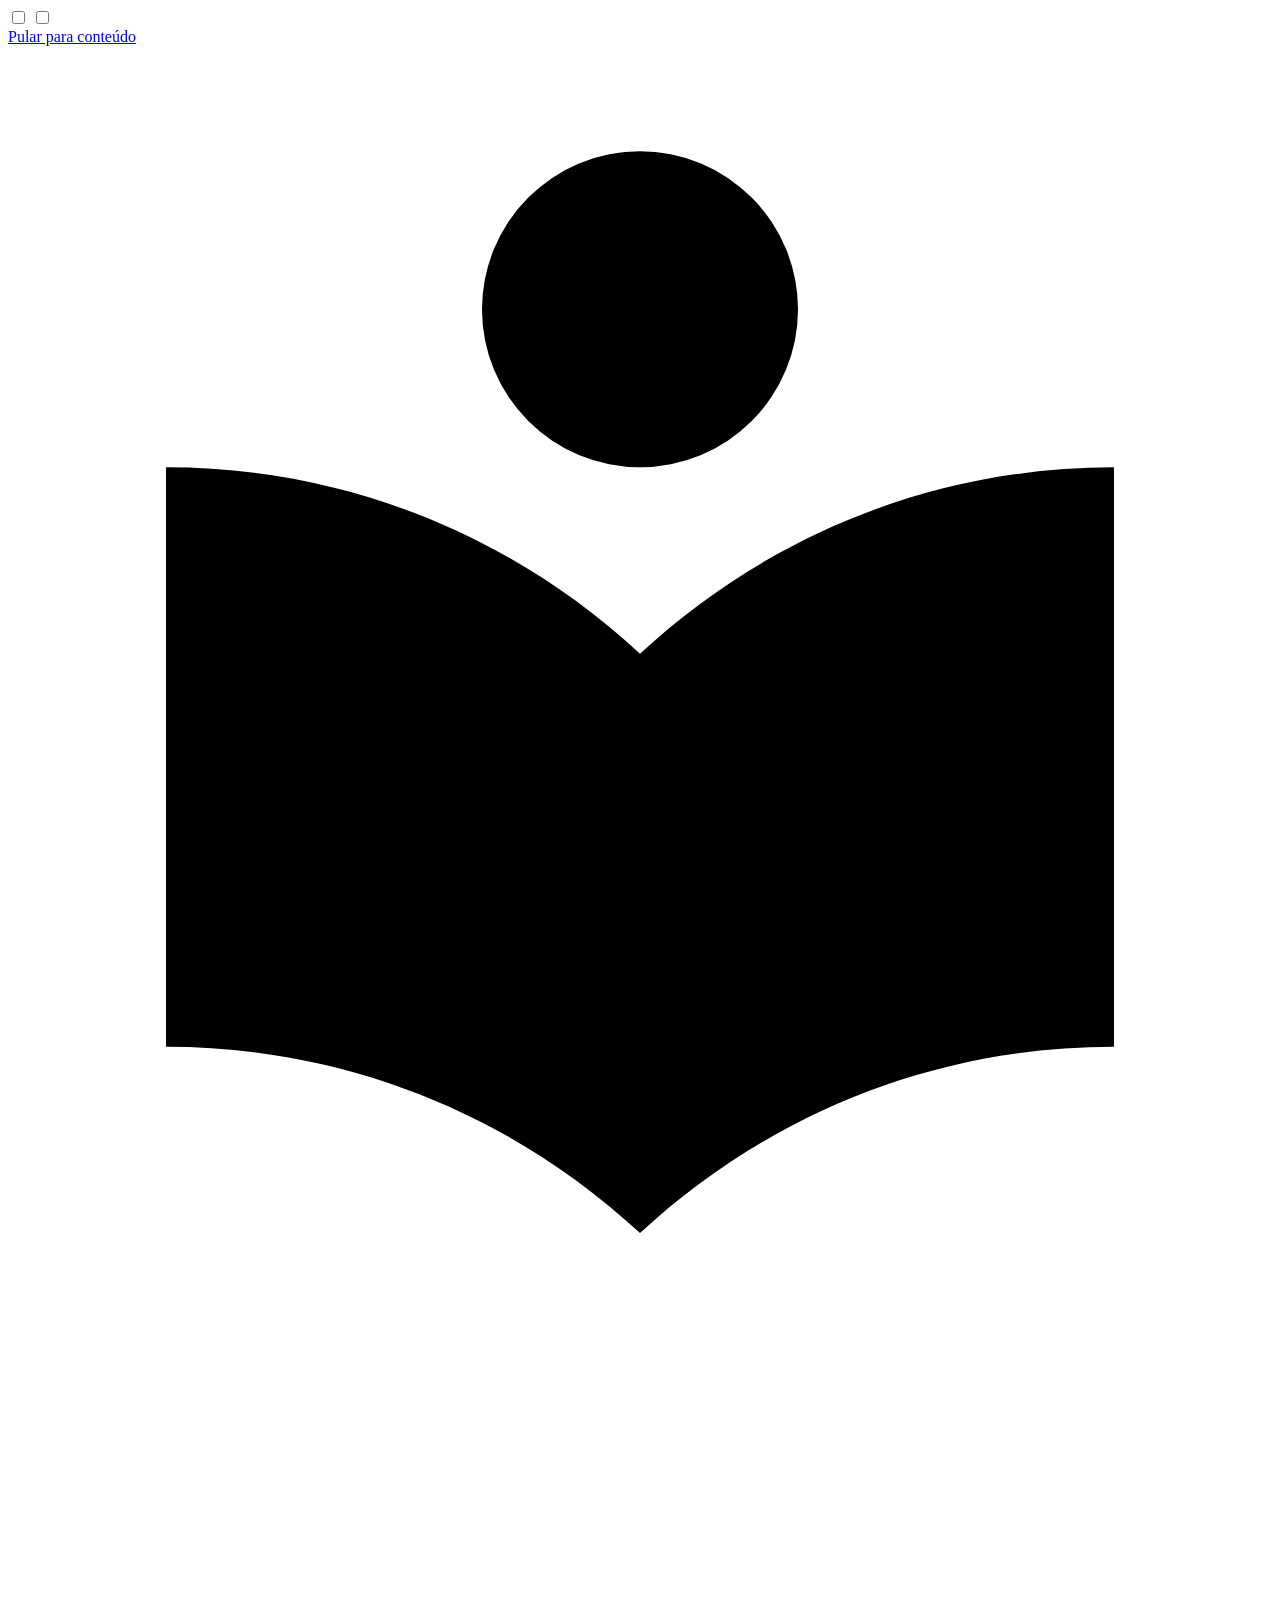
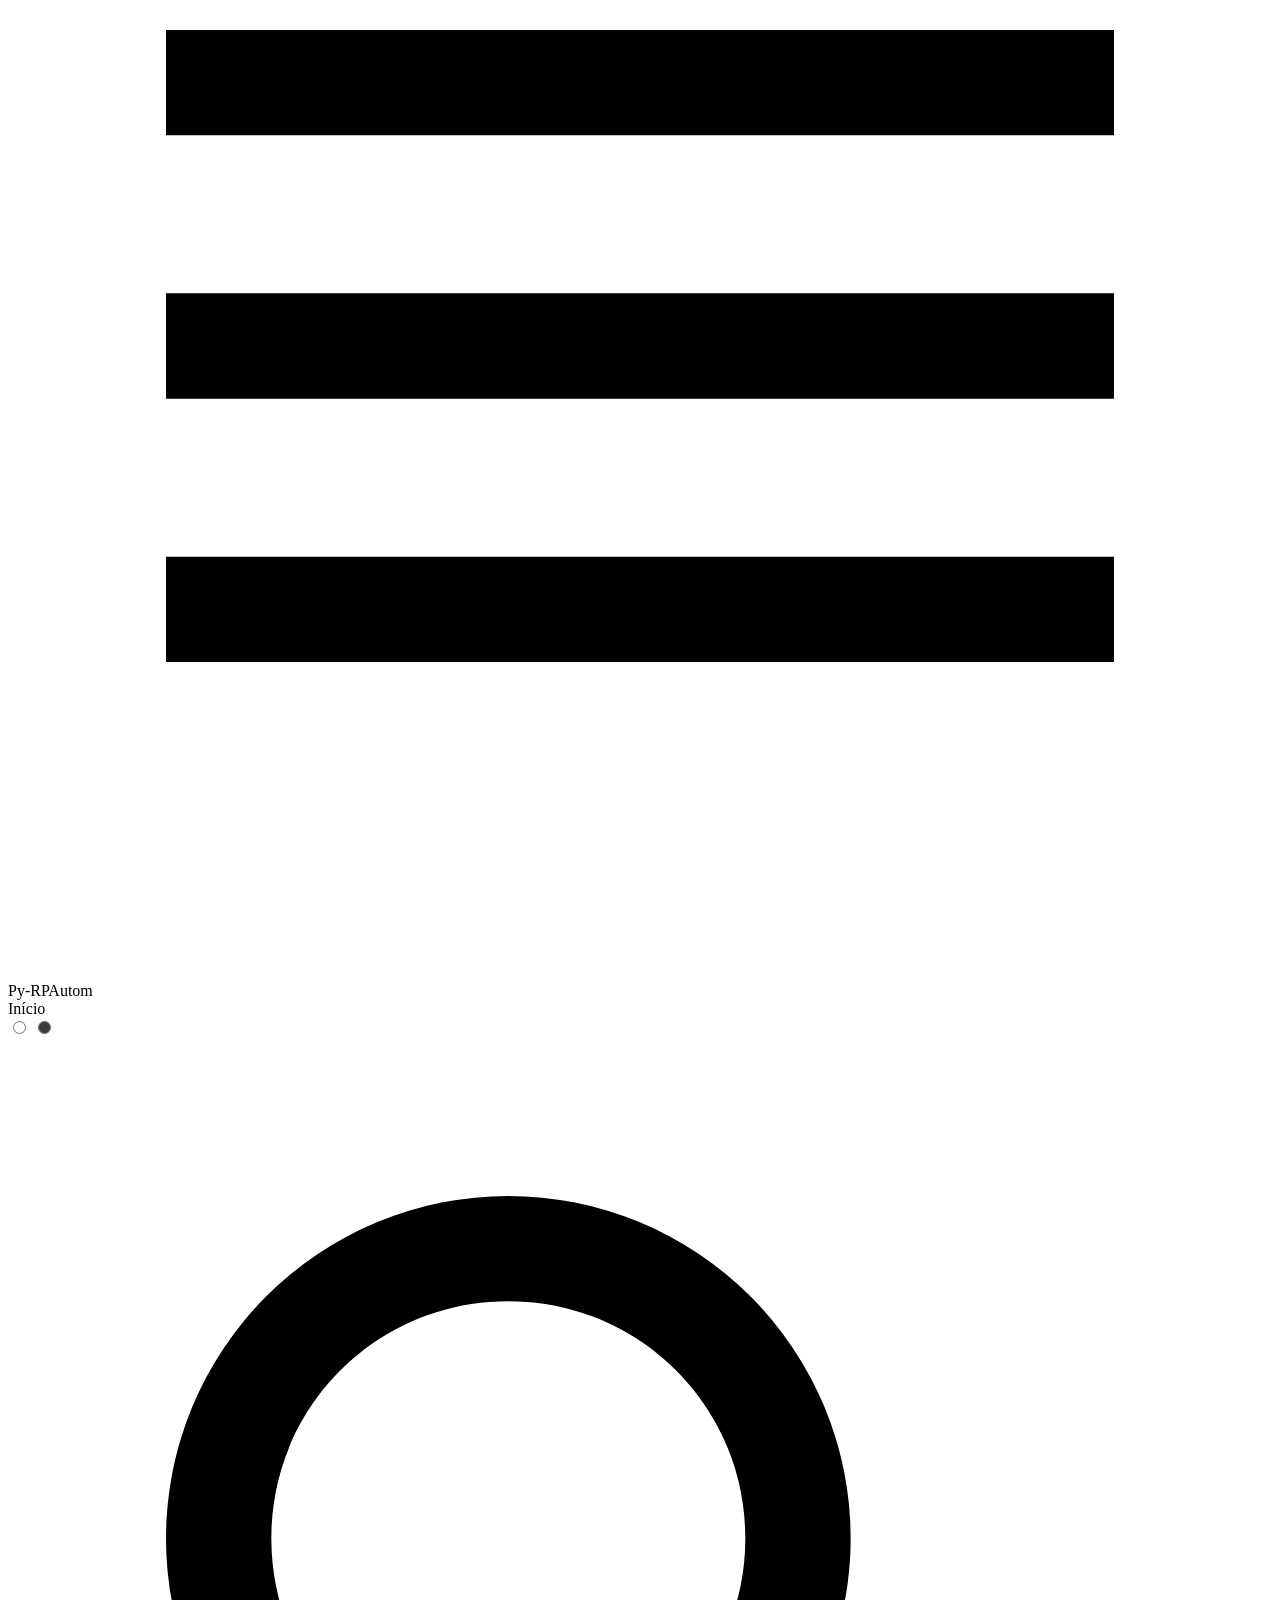
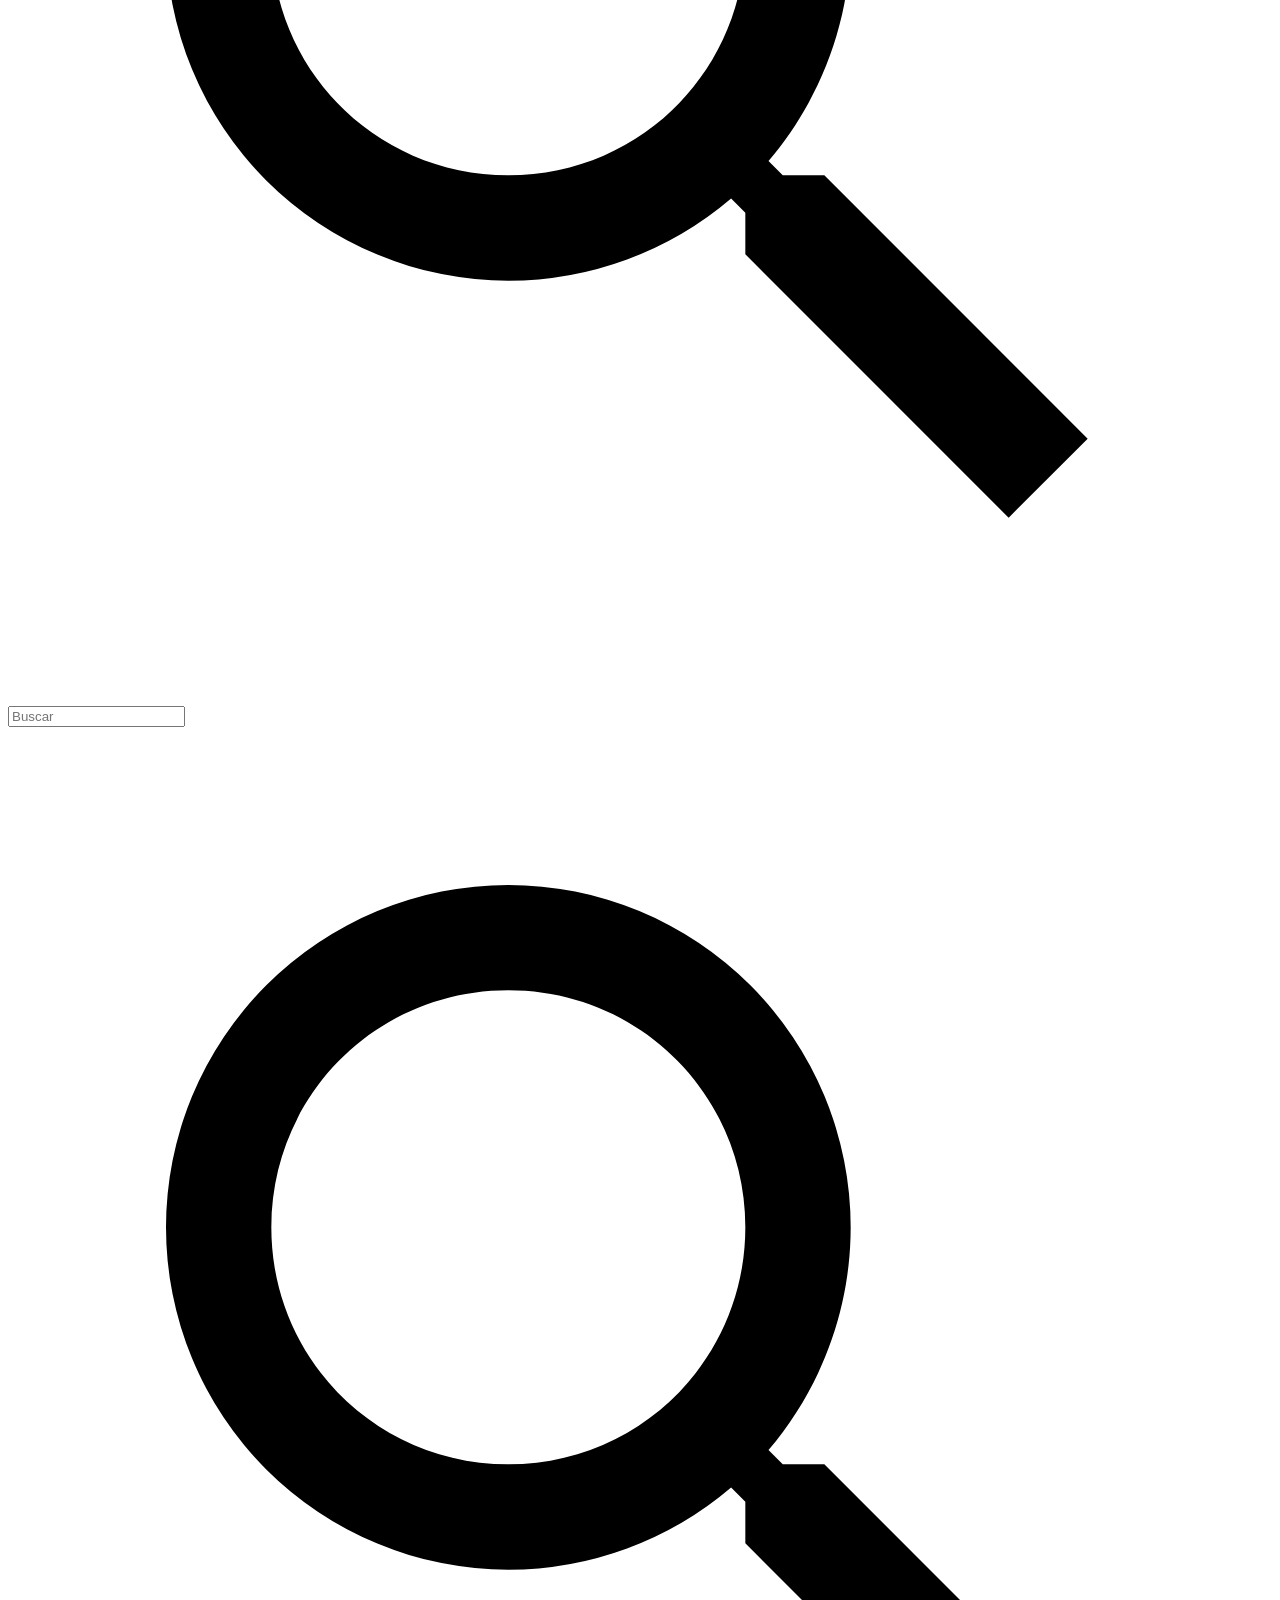
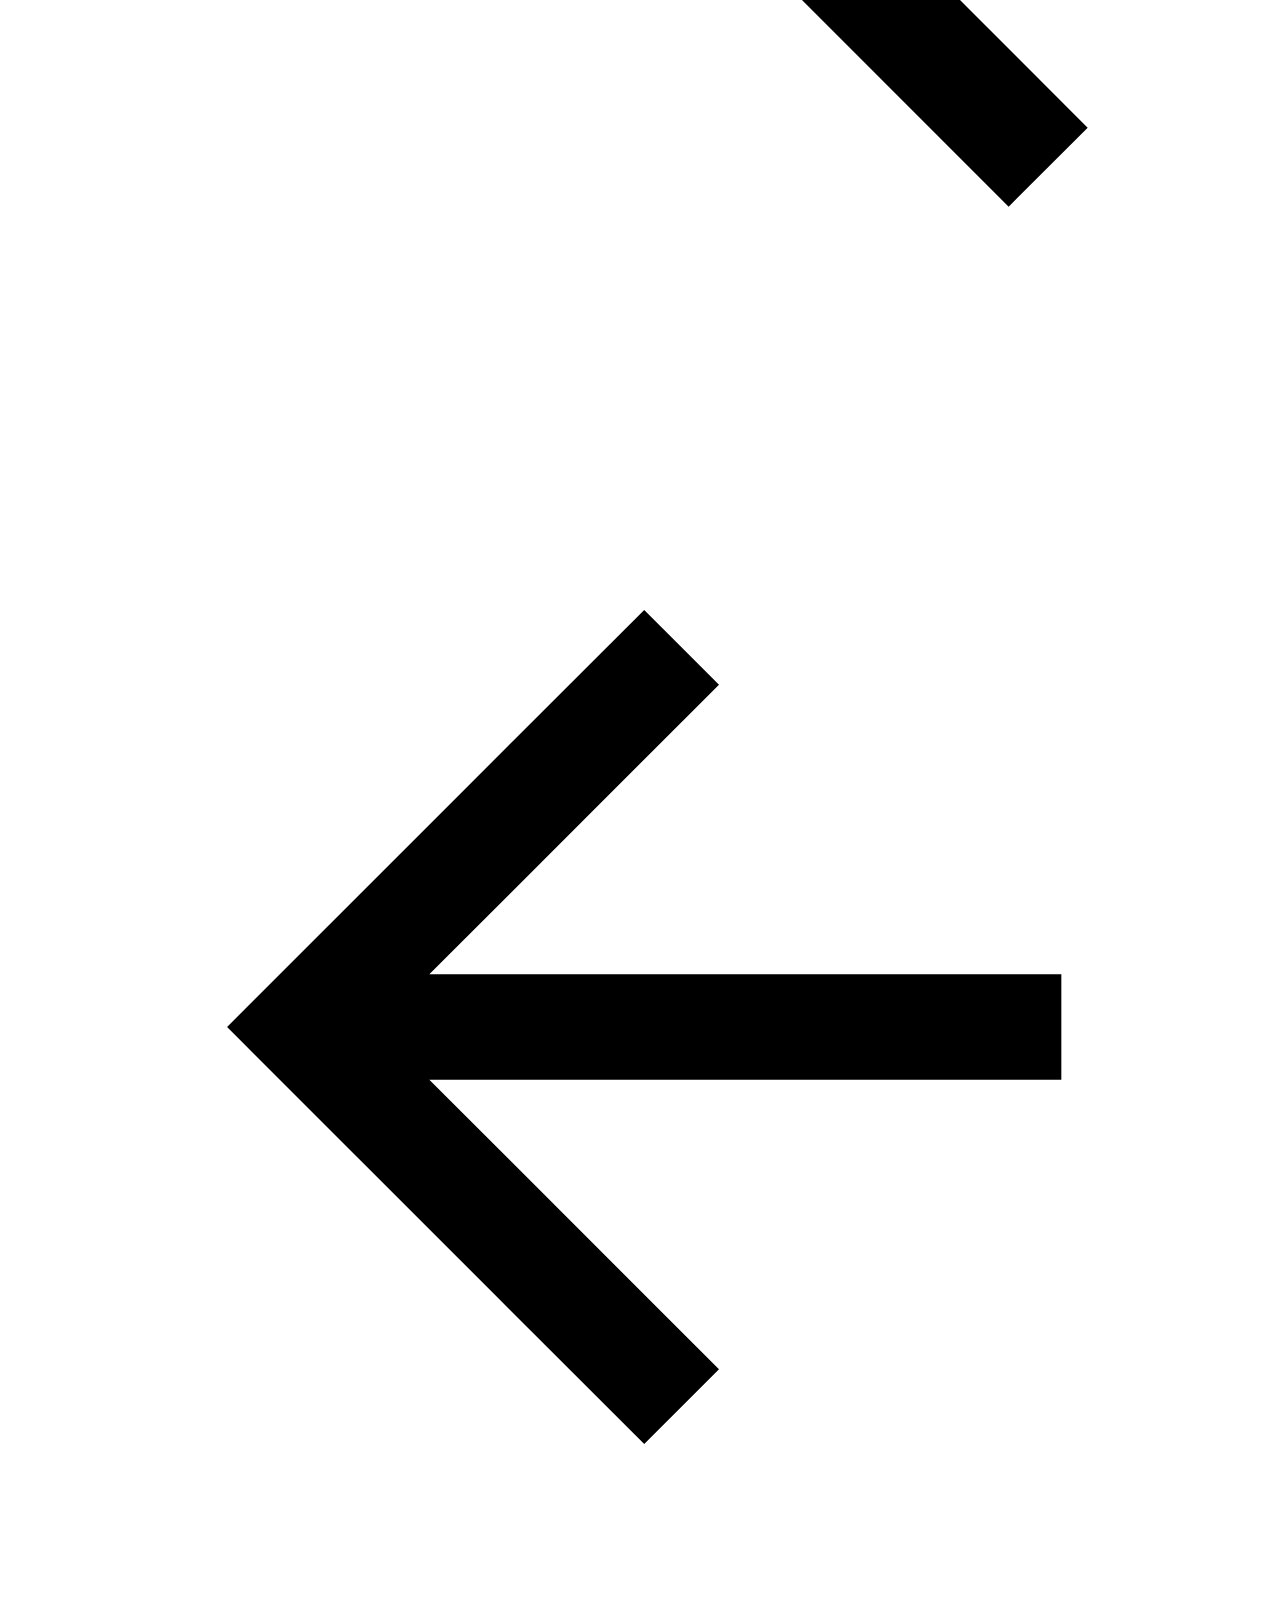
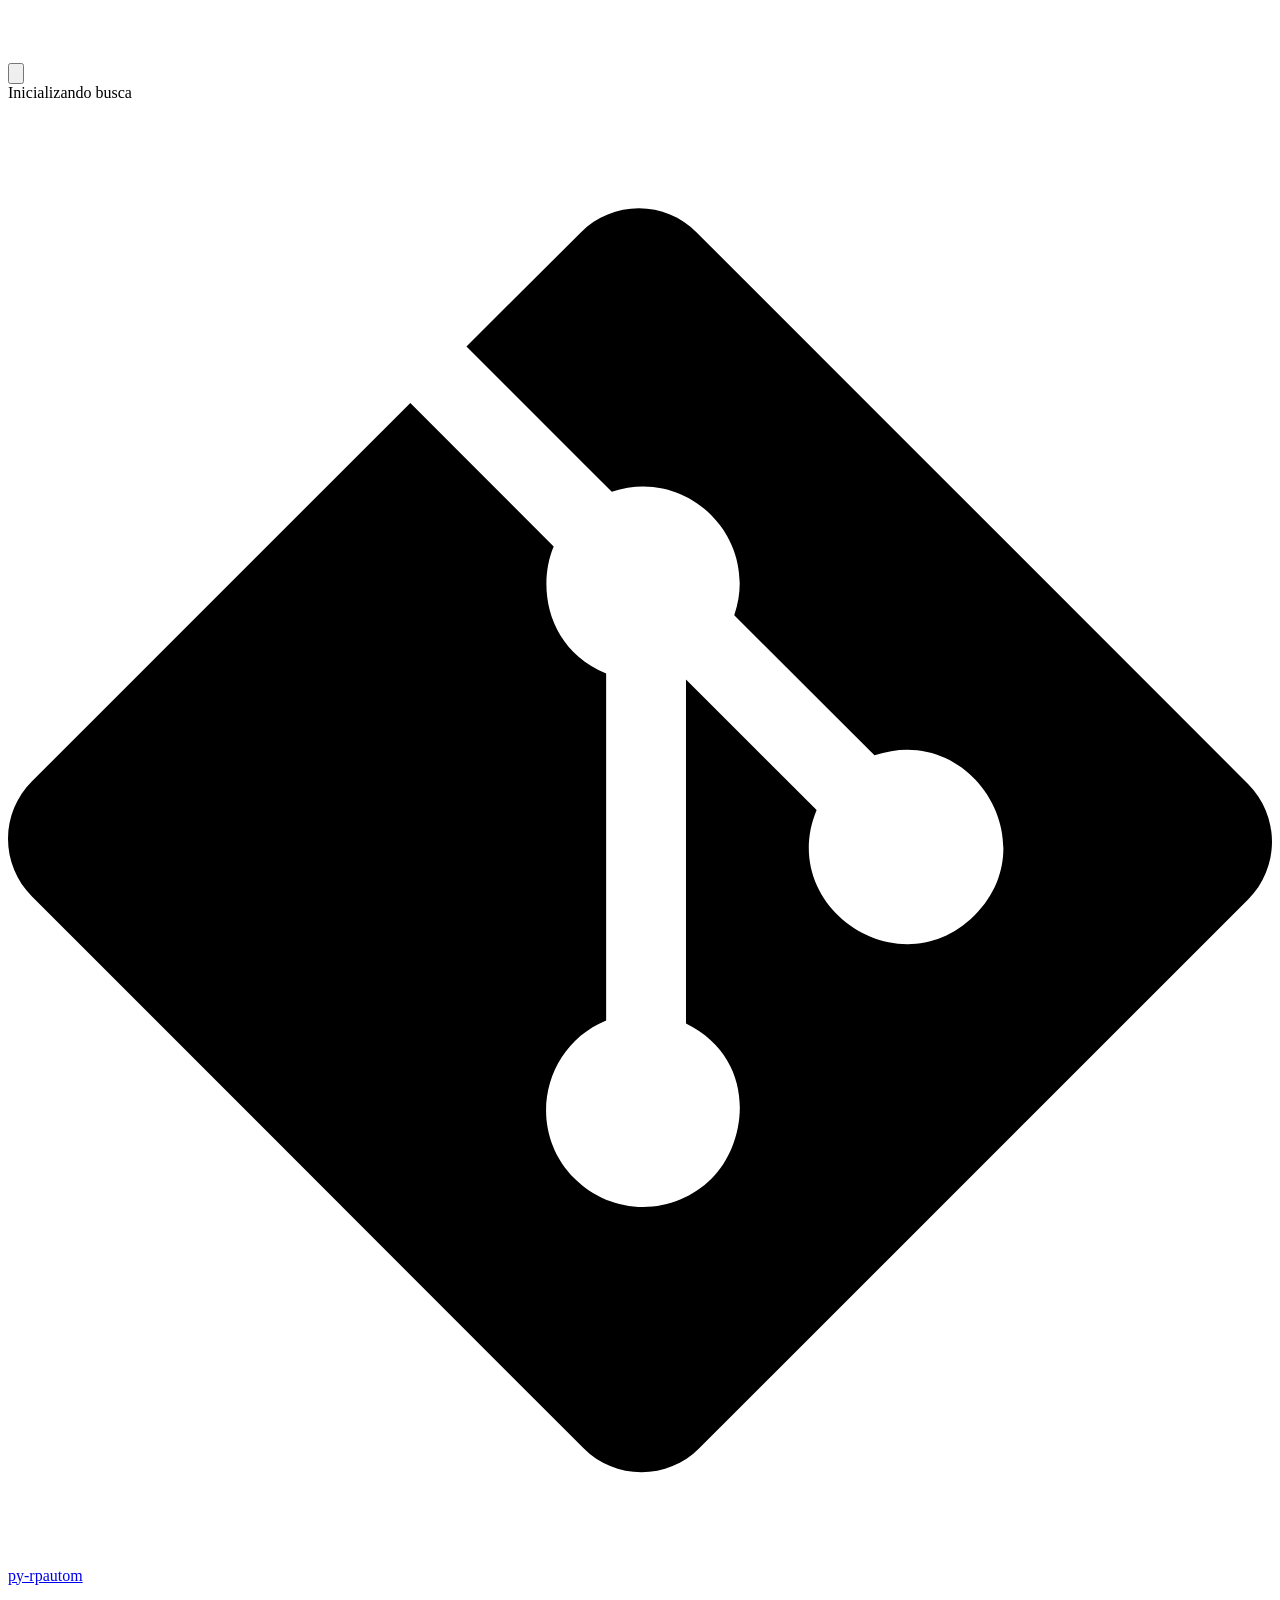
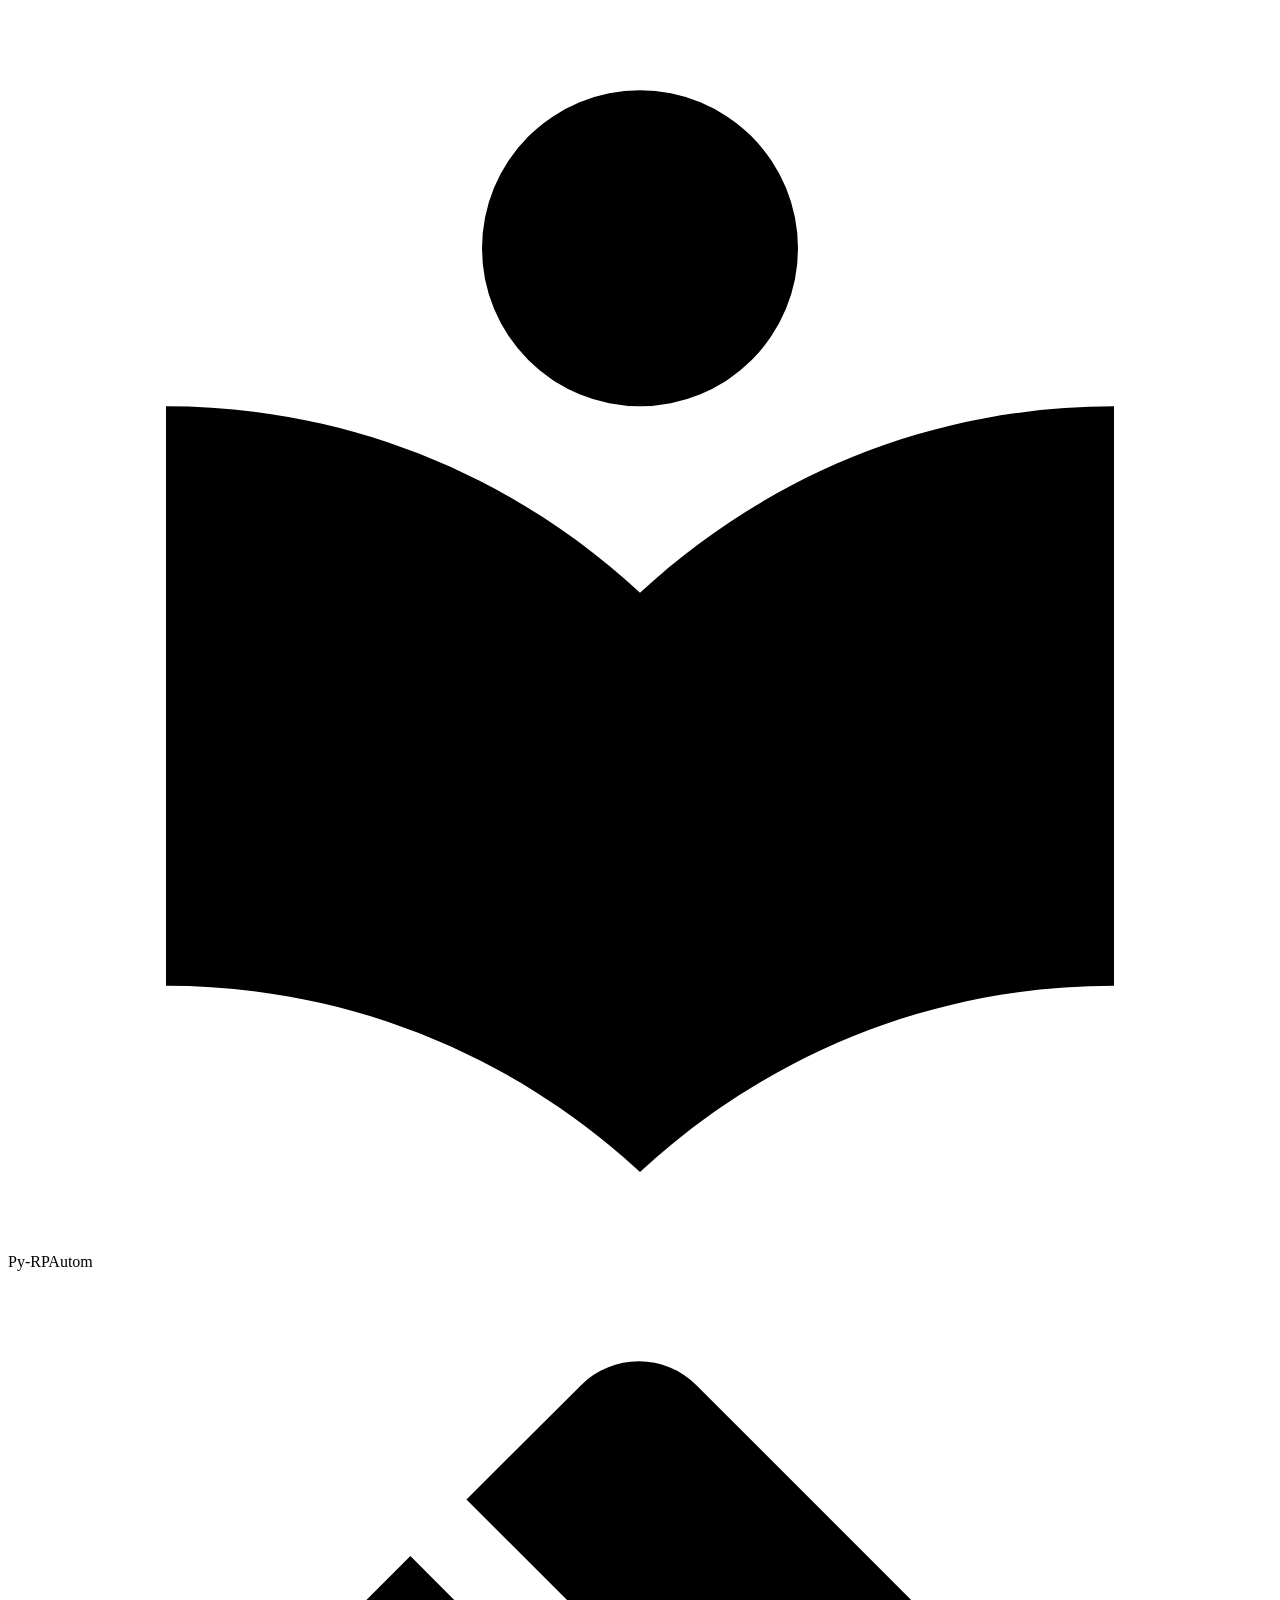
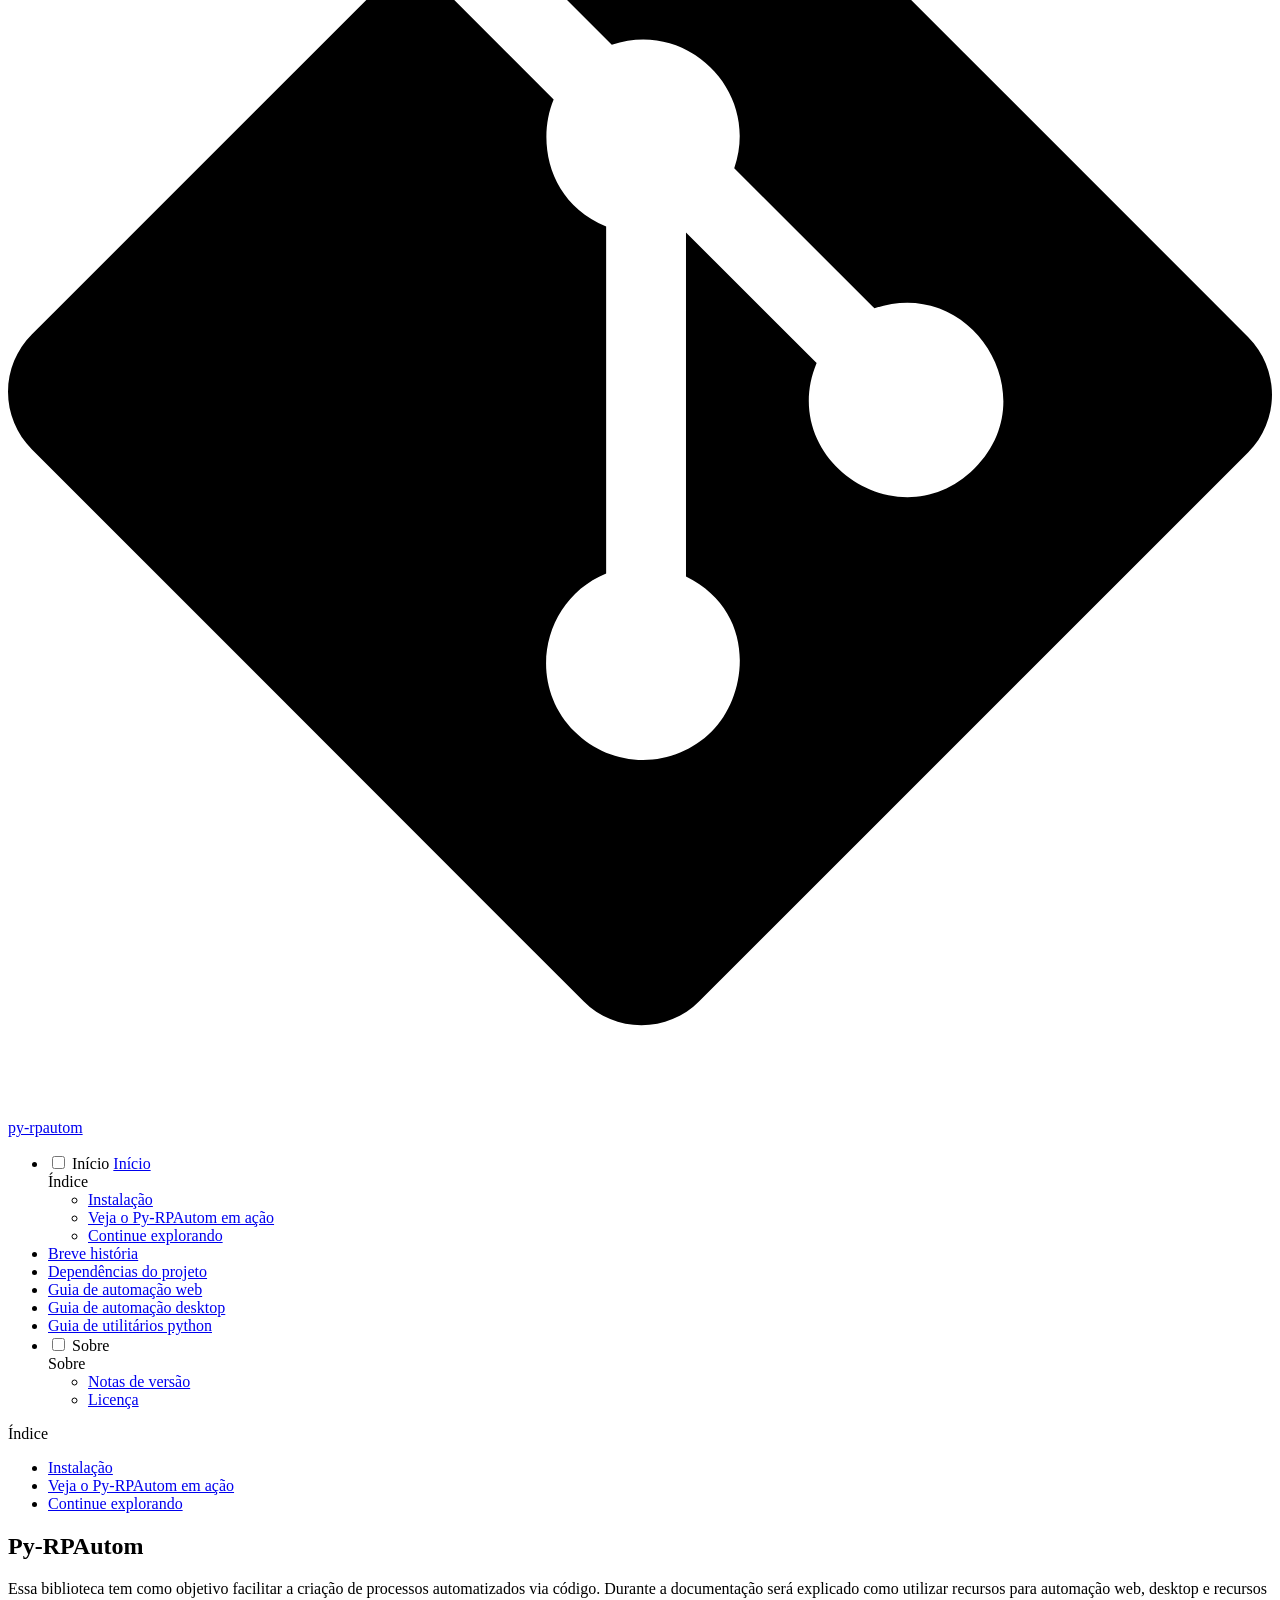
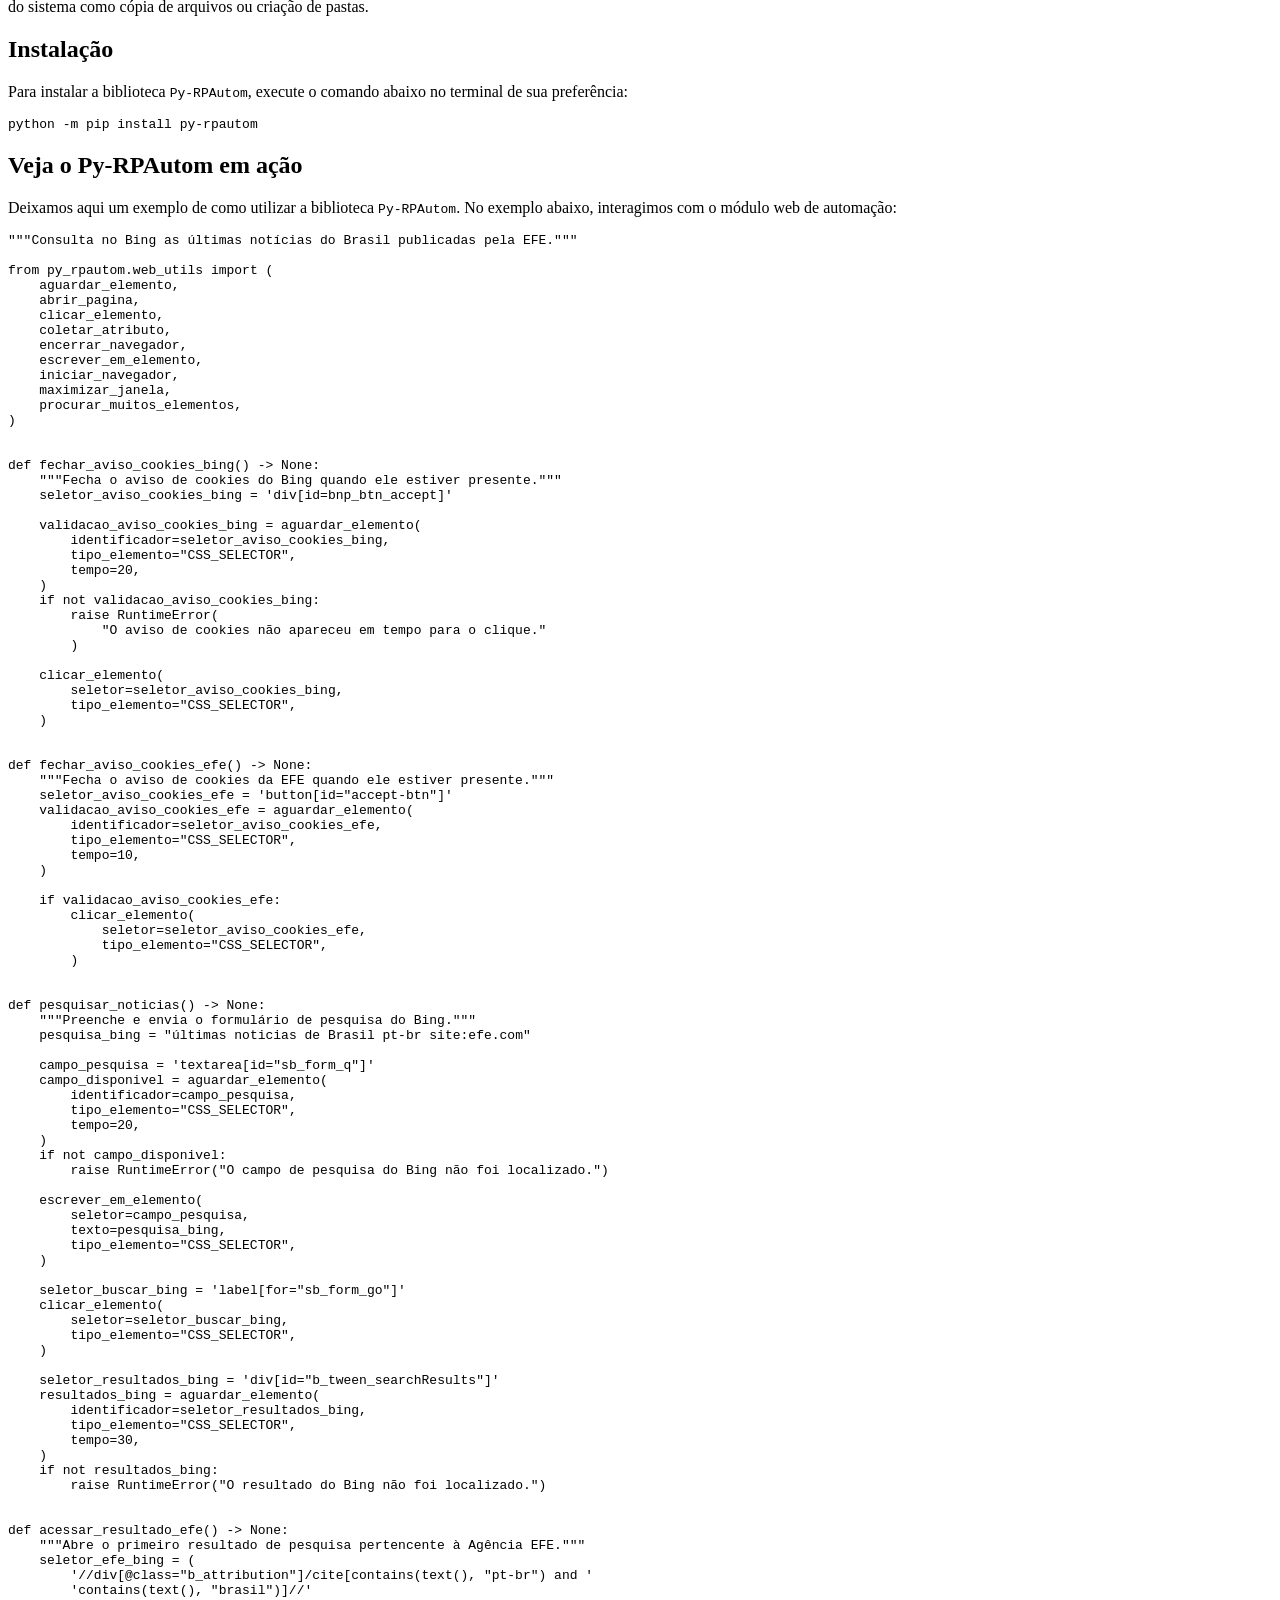
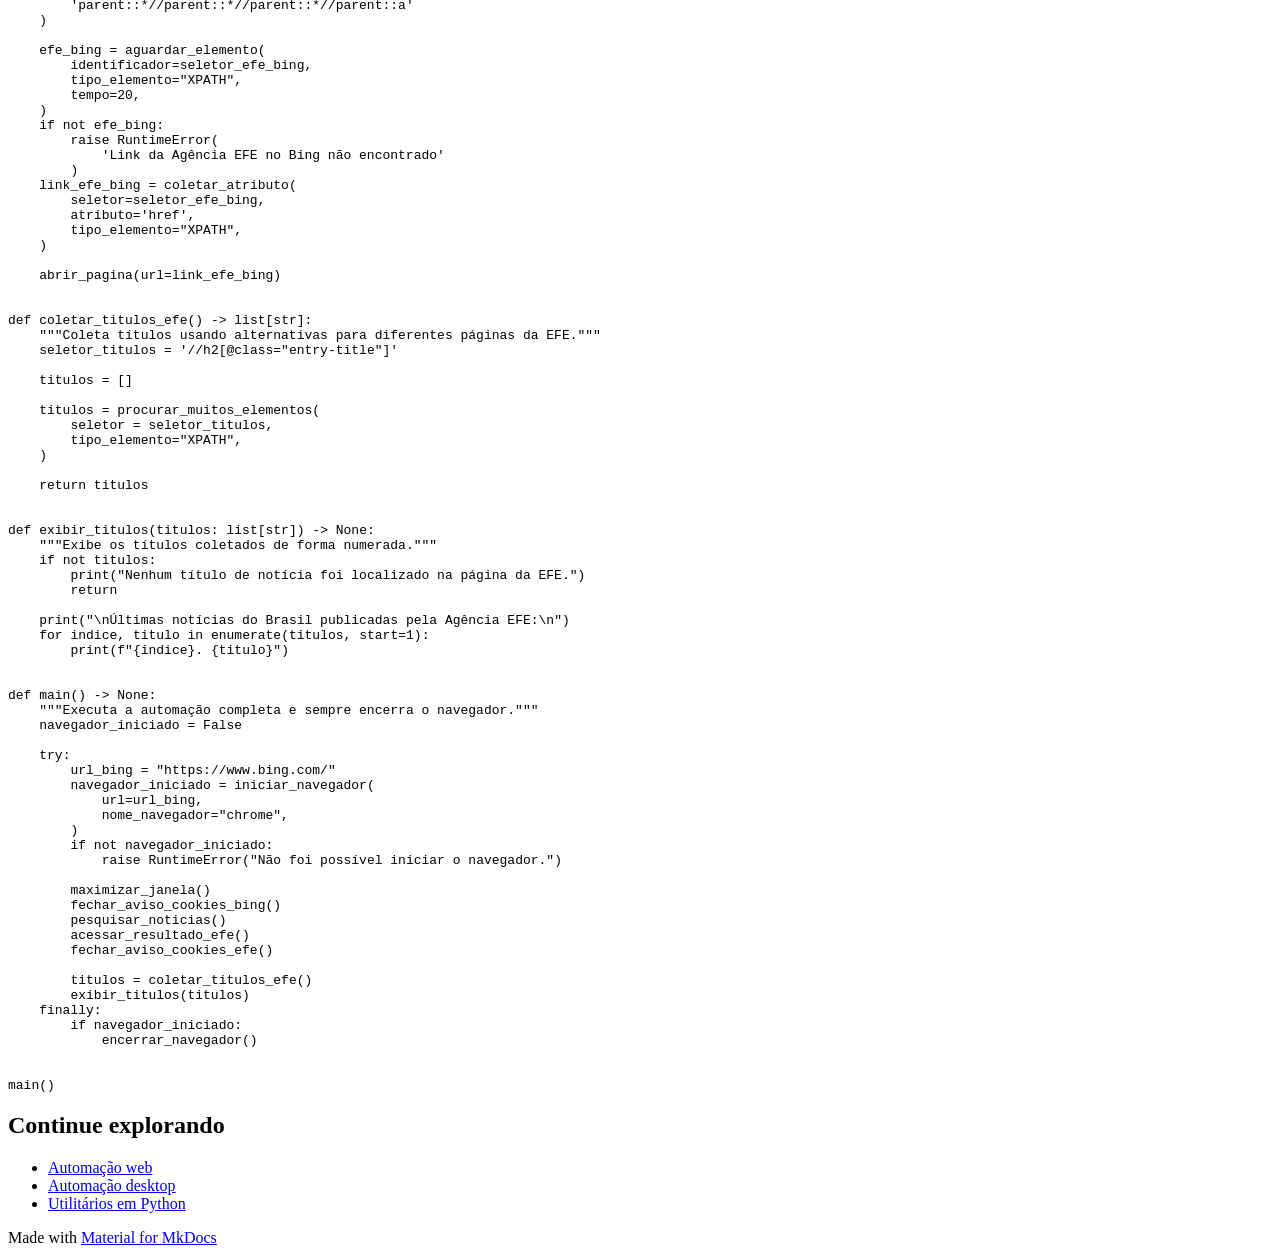
==== commit 7cf59a27: "Deployed f111afd with MkDocs version: 1.6.1" ====
--- a/index.html
+++ b/index.html
@@ -10,6 +10,8 @@
       
       
       
+        <link rel="next" href="historia/">
+      
       
         
       
@@ -47,6 +49,8 @@
     
       <link rel="stylesheet" href="assets/_mkdocstrings.css">
     
+      <link rel="stylesheet" href="stylesheets/extra.css">
+    
     <script>__md_scope=new URL(".",location),__md_hash=e=>[...e].reduce(((e,_)=>(e<<5)-e+_.charCodeAt(0)),0),__md_get=(e,_=localStorage,t=__md_scope)=>JSON.parse(_.getItem(t.pathname+"."+e)),__md_set=(e,_,t=localStorage,a=__md_scope)=>{try{t.setItem(a.pathname+"."+e,JSON.stringify(_))}catch(e){}}</script>
     
       
@@ -63,7 +67,7 @@
     
     
     
-    <body dir="ltr" data-md-color-scheme="default" data-md-color-primary="indigo" data-md-color-accent="indigo">
+    <body dir="ltr" data-md-color-scheme="default" data-md-color-primary="blue" data-md-color-accent="deep-orange">
   
     
     <input class="md-toggle" data-md-toggle="drawer" type="checkbox" id="__drawer" autocomplete="off">
@@ -108,7 +112,7 @@
         <div class="md-header__topic" data-md-component="header-topic">
           <span class="md-ellipsis">
             
-              Py-RPAutom
+              Início
             
           </span>
         </div>
@@ -121,20 +125,20 @@
     
     
     
-    <input class="md-option" data-md-color-media="(prefers-color-scheme: dark)" data-md-color-scheme="default" data-md-color-primary="indigo" data-md-color-accent="indigo"  aria-label="Switch to light mode"  type="radio" name="__palette" id="__palette_0">
-    
-      <label class="md-header__button md-icon" title="Switch to light mode" for="__palette_1" hidden>
+    <input class="md-option" data-md-color-media="(prefers-color-scheme: light)" data-md-color-scheme="default" data-md-color-primary="blue" data-md-color-accent="deep-orange"  aria-label="Mudar para o modo escuro"  type="radio" name="__palette" id="__palette_0">
+    
+      <label class="md-header__button md-icon" title="Mudar para o modo escuro" for="__palette_1" hidden>
+        <svg xmlns="http://www.w3.org/2000/svg" viewBox="0 0 24 24"><path d="M12 8a4 4 0 0 0-4 4 4 4 0 0 0 4 4 4 4 0 0 0 4-4 4 4 0 0 0-4-4m0 10a6 6 0 0 1-6-6 6 6 0 0 1 6-6 6 6 0 0 1 6 6 6 6 0 0 1-6 6m8-9.31V4h-4.69L12 .69 8.69 4H4v4.69L.69 12 4 15.31V20h4.69L12 23.31 15.31 20H20v-4.69L23.31 12z"/></svg>
+      </label>
+    
+  
+    
+    
+    
+    <input class="md-option" data-md-color-media="(prefers-color-scheme: dark)" data-md-color-scheme="slate" data-md-color-primary="blue" data-md-color-accent="deep-orange"  aria-label="Mudar para o modo claro"  type="radio" name="__palette" id="__palette_1">
+    
+      <label class="md-header__button md-icon" title="Mudar para o modo claro" for="__palette_0" hidden>
         <svg xmlns="http://www.w3.org/2000/svg" viewBox="0 0 24 24"><path d="M12 18c-.89 0-1.74-.2-2.5-.55C11.56 16.5 13 14.42 13 12s-1.44-4.5-3.5-5.45C10.26 6.2 11.11 6 12 6a6 6 0 0 1 6 6 6 6 0 0 1-6 6m8-9.31V4h-4.69L12 .69 8.69 4H4v4.69L.69 12 4 15.31V20h4.69L12 23.31 15.31 20H20v-4.69L23.31 12z"/></svg>
-      </label>
-    
-  
-    
-    
-    
-    <input class="md-option" data-md-color-media="(prefers-color-scheme: light)" data-md-color-scheme="slate" data-md-color-primary="indigo" data-md-color-accent="indigo"  aria-label="Switch to dark mode"  type="radio" name="__palette" id="__palette_1">
-    
-      <label class="md-header__button md-icon" title="Switch to dark mode" for="__palette_0" hidden>
-        <svg xmlns="http://www.w3.org/2000/svg" viewBox="0 0 24 24"><path d="M12 8a4 4 0 0 0-4 4 4 4 0 0 0 4 4 4 4 0 0 0 4-4 4 4 0 0 0-4-4m0 10a6 6 0 0 1-6-6 6 6 0 0 1 6-6 6 6 0 0 1 6 6 6 6 0 0 1-6 6m8-9.31V4h-4.69L12 .69 8.69 4H4v4.69L.69 12 4 15.31V20h4.69L12 23.31 15.31 20H20v-4.69L23.31 12z"/></svg>
       </label>
     
   
@@ -251,6 +255,113 @@
       
   
   
+    
+  
+  
+  
+    <li class="md-nav__item md-nav__item--active">
+      
+      <input class="md-nav__toggle md-toggle" type="checkbox" id="__toc">
+      
+      
+        
+      
+      
+        <label class="md-nav__link md-nav__link--active" for="__toc">
+          
+  
+  
+  <span class="md-ellipsis">
+    
+  
+    Início
+  
+
+    
+  </span>
+  
+  
+
+          <span class="md-nav__icon md-icon"></span>
+        </label>
+      
+      <a href="." class="md-nav__link md-nav__link--active">
+        
+  
+  
+  <span class="md-ellipsis">
+    
+  
+    Início
+  
+
+    
+  </span>
+  
+  
+
+      </a>
+      
+        
+
+<nav class="md-nav md-nav--secondary" aria-label="Índice">
+  
+  
+  
+    
+  
+  
+    <label class="md-nav__title" for="__toc">
+      <span class="md-nav__icon md-icon"></span>
+      Índice
+    </label>
+    <ul class="md-nav__list" data-md-component="toc" data-md-scrollfix>
+      
+        <li class="md-nav__item">
+  <a href="#instalacao" class="md-nav__link">
+    <span class="md-ellipsis">
+      
+        Instalação
+      
+    </span>
+  </a>
+  
+</li>
+      
+        <li class="md-nav__item">
+  <a href="#veja-o-py-rpautom-em-acao" class="md-nav__link">
+    <span class="md-ellipsis">
+      
+        Veja o Py-RPAutom em ação
+      
+    </span>
+  </a>
+  
+</li>
+      
+        <li class="md-nav__item">
+  <a href="#continue-explorando" class="md-nav__link">
+    <span class="md-ellipsis">
+      
+        Continue explorando
+      
+    </span>
+  </a>
+  
+</li>
+      
+    </ul>
+  
+</nav>
+      
+    </li>
+  
+
+    
+      
+      
+  
+  
   
   
     <li class="md-nav__item">
@@ -397,10 +508,10 @@
       
         
         
-        <input class="md-nav__toggle md-toggle " type="checkbox" id="__nav_6" >
+        <input class="md-nav__toggle md-toggle " type="checkbox" id="__nav_7" >
         
           
-          <label class="md-nav__link" for="__nav_6" id="__nav_6_label" tabindex="0">
+          <label class="md-nav__link" for="__nav_7" id="__nav_7_label" tabindex="0">
             
   
   
@@ -418,8 +529,8 @@
             <span class="md-nav__icon md-icon"></span>
           </label>
         
-        <nav class="md-nav" data-md-level="1" aria-labelledby="__nav_6_label" aria-expanded="false">
-          <label class="md-nav__title" for="__nav_6">
+        <nav class="md-nav" data-md-level="1" aria-labelledby="__nav_7_label" aria-expanded="false">
+          <label class="md-nav__title" for="__nav_7">
             <span class="md-nav__icon md-icon"></span>
             
   
@@ -436,14 +547,14 @@
   
   
     <li class="md-nav__item">
-      <a href="sobre/release-notes/" class="md-nav__link">
+      <a href="sobre/notas-versao/" class="md-nav__link">
         
   
   
   <span class="md-ellipsis">
     
   
-    Notas de Release
+    Notas de versão
   
 
     
@@ -511,6 +622,47 @@
   
     
   
+  
+    <label class="md-nav__title" for="__toc">
+      <span class="md-nav__icon md-icon"></span>
+      Índice
+    </label>
+    <ul class="md-nav__list" data-md-component="toc" data-md-scrollfix>
+      
+        <li class="md-nav__item">
+  <a href="#instalacao" class="md-nav__link">
+    <span class="md-ellipsis">
+      
+        Instalação
+      
+    </span>
+  </a>
+  
+</li>
+      
+        <li class="md-nav__item">
+  <a href="#veja-o-py-rpautom-em-acao" class="md-nav__link">
+    <span class="md-ellipsis">
+      
+        Veja o Py-RPAutom em ação
+      
+    </span>
+  </a>
+  
+</li>
+      
+        <li class="md-nav__item">
+  <a href="#continue-explorando" class="md-nav__link">
+    <span class="md-ellipsis">
+      
+        Continue explorando
+      
+    </span>
+  </a>
+  
+</li>
+      
+    </ul>
   
 </nav>
                   </div>
@@ -532,6 +684,184 @@
 
 <h1 id="py-rpautom">Py-RPAutom</h1>
 <p>Essa biblioteca tem como objetivo facilitar a criação de processos automatizados via código. Durante a documentação será explicado como utilizar recursos para automação web, desktop e recursos do sistema como cópia de arquivos ou criação de pastas.</p>
+<h2 id="instalacao">Instalação</h2>
+<p>Para instalar a biblioteca <code>Py-RPAutom</code>, execute o comando abaixo no terminal de sua preferência:</p>
+<div class="language-Powershell highlight"><pre><span></span><code><span id="__span-0-1"><a id="__codelineno-0-1" name="__codelineno-0-1" href="#__codelineno-0-1"></a><span class="n">python</span> <span class="n">-m</span> <span class="n">pip</span> <span class="n">install</span> <span class="n">py-rpautom</span>
+</span></code></pre></div>
+<h2 id="veja-o-py-rpautom-em-acao">Veja o Py-RPAutom em ação</h2>
+<p>Deixamos aqui um exemplo de como utilizar a biblioteca <code>Py-RPAutom</code>.
+No exemplo abaixo, interagimos com o módulo web de automação:</p>
+<div class="language-Python highlight"><pre><span></span><code><span id="__span-1-1"><a id="__codelineno-1-1" name="__codelineno-1-1" href="#__codelineno-1-1"></a><span class="sd">&quot;&quot;&quot;Consulta no Bing as últimas notícias do Brasil publicadas pela EFE.&quot;&quot;&quot;</span>
+</span><span id="__span-1-2"><a id="__codelineno-1-2" name="__codelineno-1-2" href="#__codelineno-1-2"></a>
+</span><span id="__span-1-3"><a id="__codelineno-1-3" name="__codelineno-1-3" href="#__codelineno-1-3"></a><span class="kn">from</span><span class="w"> </span><span class="nn">py_rpautom.web_utils</span><span class="w"> </span><span class="kn">import</span> <span class="p">(</span>
+</span><span id="__span-1-4"><a id="__codelineno-1-4" name="__codelineno-1-4" href="#__codelineno-1-4"></a>    <span class="n">aguardar_elemento</span><span class="p">,</span>
+</span><span id="__span-1-5"><a id="__codelineno-1-5" name="__codelineno-1-5" href="#__codelineno-1-5"></a>    <span class="n">abrir_pagina</span><span class="p">,</span>
+</span><span id="__span-1-6"><a id="__codelineno-1-6" name="__codelineno-1-6" href="#__codelineno-1-6"></a>    <span class="n">clicar_elemento</span><span class="p">,</span>
+</span><span id="__span-1-7"><a id="__codelineno-1-7" name="__codelineno-1-7" href="#__codelineno-1-7"></a>    <span class="n">coletar_atributo</span><span class="p">,</span>
+</span><span id="__span-1-8"><a id="__codelineno-1-8" name="__codelineno-1-8" href="#__codelineno-1-8"></a>    <span class="n">encerrar_navegador</span><span class="p">,</span>
+</span><span id="__span-1-9"><a id="__codelineno-1-9" name="__codelineno-1-9" href="#__codelineno-1-9"></a>    <span class="n">escrever_em_elemento</span><span class="p">,</span>
+</span><span id="__span-1-10"><a id="__codelineno-1-10" name="__codelineno-1-10" href="#__codelineno-1-10"></a>    <span class="n">iniciar_navegador</span><span class="p">,</span>
+</span><span id="__span-1-11"><a id="__codelineno-1-11" name="__codelineno-1-11" href="#__codelineno-1-11"></a>    <span class="n">maximizar_janela</span><span class="p">,</span>
+</span><span id="__span-1-12"><a id="__codelineno-1-12" name="__codelineno-1-12" href="#__codelineno-1-12"></a>    <span class="n">procurar_muitos_elementos</span><span class="p">,</span>
+</span><span id="__span-1-13"><a id="__codelineno-1-13" name="__codelineno-1-13" href="#__codelineno-1-13"></a><span class="p">)</span>
+</span><span id="__span-1-14"><a id="__codelineno-1-14" name="__codelineno-1-14" href="#__codelineno-1-14"></a>
+</span><span id="__span-1-15"><a id="__codelineno-1-15" name="__codelineno-1-15" href="#__codelineno-1-15"></a>
+</span><span id="__span-1-16"><a id="__codelineno-1-16" name="__codelineno-1-16" href="#__codelineno-1-16"></a><span class="k">def</span><span class="w"> </span><span class="nf">fechar_aviso_cookies_bing</span><span class="p">()</span> <span class="o">-&gt;</span> <span class="kc">None</span><span class="p">:</span>
+</span><span id="__span-1-17"><a id="__codelineno-1-17" name="__codelineno-1-17" href="#__codelineno-1-17"></a><span class="w">    </span><span class="sd">&quot;&quot;&quot;Fecha o aviso de cookies do Bing quando ele estiver presente.&quot;&quot;&quot;</span>
+</span><span id="__span-1-18"><a id="__codelineno-1-18" name="__codelineno-1-18" href="#__codelineno-1-18"></a>    <span class="n">seletor_aviso_cookies_bing</span> <span class="o">=</span> <span class="s1">&#39;div[id=bnp_btn_accept]&#39;</span>
+</span><span id="__span-1-19"><a id="__codelineno-1-19" name="__codelineno-1-19" href="#__codelineno-1-19"></a>
+</span><span id="__span-1-20"><a id="__codelineno-1-20" name="__codelineno-1-20" href="#__codelineno-1-20"></a>    <span class="n">validacao_aviso_cookies_bing</span> <span class="o">=</span> <span class="n">aguardar_elemento</span><span class="p">(</span>
+</span><span id="__span-1-21"><a id="__codelineno-1-21" name="__codelineno-1-21" href="#__codelineno-1-21"></a>        <span class="n">identificador</span><span class="o">=</span><span class="n">seletor_aviso_cookies_bing</span><span class="p">,</span>
+</span><span id="__span-1-22"><a id="__codelineno-1-22" name="__codelineno-1-22" href="#__codelineno-1-22"></a>        <span class="n">tipo_elemento</span><span class="o">=</span><span class="s2">&quot;CSS_SELECTOR&quot;</span><span class="p">,</span>
+</span><span id="__span-1-23"><a id="__codelineno-1-23" name="__codelineno-1-23" href="#__codelineno-1-23"></a>        <span class="n">tempo</span><span class="o">=</span><span class="mi">20</span><span class="p">,</span>
+</span><span id="__span-1-24"><a id="__codelineno-1-24" name="__codelineno-1-24" href="#__codelineno-1-24"></a>    <span class="p">)</span>
+</span><span id="__span-1-25"><a id="__codelineno-1-25" name="__codelineno-1-25" href="#__codelineno-1-25"></a>    <span class="k">if</span> <span class="ow">not</span> <span class="n">validacao_aviso_cookies_bing</span><span class="p">:</span>
+</span><span id="__span-1-26"><a id="__codelineno-1-26" name="__codelineno-1-26" href="#__codelineno-1-26"></a>        <span class="k">raise</span> <span class="ne">RuntimeError</span><span class="p">(</span>
+</span><span id="__span-1-27"><a id="__codelineno-1-27" name="__codelineno-1-27" href="#__codelineno-1-27"></a>            <span class="s2">&quot;O aviso de cookies não apareceu em tempo para o clique.&quot;</span>
+</span><span id="__span-1-28"><a id="__codelineno-1-28" name="__codelineno-1-28" href="#__codelineno-1-28"></a>        <span class="p">)</span>
+</span><span id="__span-1-29"><a id="__codelineno-1-29" name="__codelineno-1-29" href="#__codelineno-1-29"></a>
+</span><span id="__span-1-30"><a id="__codelineno-1-30" name="__codelineno-1-30" href="#__codelineno-1-30"></a>    <span class="n">clicar_elemento</span><span class="p">(</span>
+</span><span id="__span-1-31"><a id="__codelineno-1-31" name="__codelineno-1-31" href="#__codelineno-1-31"></a>        <span class="n">seletor</span><span class="o">=</span><span class="n">seletor_aviso_cookies_bing</span><span class="p">,</span>
+</span><span id="__span-1-32"><a id="__codelineno-1-32" name="__codelineno-1-32" href="#__codelineno-1-32"></a>        <span class="n">tipo_elemento</span><span class="o">=</span><span class="s2">&quot;CSS_SELECTOR&quot;</span><span class="p">,</span>
+</span><span id="__span-1-33"><a id="__codelineno-1-33" name="__codelineno-1-33" href="#__codelineno-1-33"></a>    <span class="p">)</span>
+</span><span id="__span-1-34"><a id="__codelineno-1-34" name="__codelineno-1-34" href="#__codelineno-1-34"></a>
+</span><span id="__span-1-35"><a id="__codelineno-1-35" name="__codelineno-1-35" href="#__codelineno-1-35"></a>
+</span><span id="__span-1-36"><a id="__codelineno-1-36" name="__codelineno-1-36" href="#__codelineno-1-36"></a><span class="k">def</span><span class="w"> </span><span class="nf">fechar_aviso_cookies_efe</span><span class="p">()</span> <span class="o">-&gt;</span> <span class="kc">None</span><span class="p">:</span>
+</span><span id="__span-1-37"><a id="__codelineno-1-37" name="__codelineno-1-37" href="#__codelineno-1-37"></a><span class="w">    </span><span class="sd">&quot;&quot;&quot;Fecha o aviso de cookies da EFE quando ele estiver presente.&quot;&quot;&quot;</span>
+</span><span id="__span-1-38"><a id="__codelineno-1-38" name="__codelineno-1-38" href="#__codelineno-1-38"></a>    <span class="n">seletor_aviso_cookies_efe</span> <span class="o">=</span> <span class="s1">&#39;button[id=&quot;accept-btn&quot;]&#39;</span>
+</span><span id="__span-1-39"><a id="__codelineno-1-39" name="__codelineno-1-39" href="#__codelineno-1-39"></a>    <span class="n">validacao_aviso_cookies_efe</span> <span class="o">=</span> <span class="n">aguardar_elemento</span><span class="p">(</span>
+</span><span id="__span-1-40"><a id="__codelineno-1-40" name="__codelineno-1-40" href="#__codelineno-1-40"></a>        <span class="n">identificador</span><span class="o">=</span><span class="n">seletor_aviso_cookies_efe</span><span class="p">,</span>
+</span><span id="__span-1-41"><a id="__codelineno-1-41" name="__codelineno-1-41" href="#__codelineno-1-41"></a>        <span class="n">tipo_elemento</span><span class="o">=</span><span class="s2">&quot;CSS_SELECTOR&quot;</span><span class="p">,</span>
+</span><span id="__span-1-42"><a id="__codelineno-1-42" name="__codelineno-1-42" href="#__codelineno-1-42"></a>        <span class="n">tempo</span><span class="o">=</span><span class="mi">10</span><span class="p">,</span>
+</span><span id="__span-1-43"><a id="__codelineno-1-43" name="__codelineno-1-43" href="#__codelineno-1-43"></a>    <span class="p">)</span>
+</span><span id="__span-1-44"><a id="__codelineno-1-44" name="__codelineno-1-44" href="#__codelineno-1-44"></a>
+</span><span id="__span-1-45"><a id="__codelineno-1-45" name="__codelineno-1-45" href="#__codelineno-1-45"></a>    <span class="k">if</span> <span class="n">validacao_aviso_cookies_efe</span><span class="p">:</span>
+</span><span id="__span-1-46"><a id="__codelineno-1-46" name="__codelineno-1-46" href="#__codelineno-1-46"></a>        <span class="n">clicar_elemento</span><span class="p">(</span>
+</span><span id="__span-1-47"><a id="__codelineno-1-47" name="__codelineno-1-47" href="#__codelineno-1-47"></a>            <span class="n">seletor</span><span class="o">=</span><span class="n">seletor_aviso_cookies_efe</span><span class="p">,</span>
+</span><span id="__span-1-48"><a id="__codelineno-1-48" name="__codelineno-1-48" href="#__codelineno-1-48"></a>            <span class="n">tipo_elemento</span><span class="o">=</span><span class="s2">&quot;CSS_SELECTOR&quot;</span><span class="p">,</span>
+</span><span id="__span-1-49"><a id="__codelineno-1-49" name="__codelineno-1-49" href="#__codelineno-1-49"></a>        <span class="p">)</span>
+</span><span id="__span-1-50"><a id="__codelineno-1-50" name="__codelineno-1-50" href="#__codelineno-1-50"></a>
+</span><span id="__span-1-51"><a id="__codelineno-1-51" name="__codelineno-1-51" href="#__codelineno-1-51"></a>
+</span><span id="__span-1-52"><a id="__codelineno-1-52" name="__codelineno-1-52" href="#__codelineno-1-52"></a><span class="k">def</span><span class="w"> </span><span class="nf">pesquisar_noticias</span><span class="p">()</span> <span class="o">-&gt;</span> <span class="kc">None</span><span class="p">:</span>
+</span><span id="__span-1-53"><a id="__codelineno-1-53" name="__codelineno-1-53" href="#__codelineno-1-53"></a><span class="w">    </span><span class="sd">&quot;&quot;&quot;Preenche e envia o formulário de pesquisa do Bing.&quot;&quot;&quot;</span>
+</span><span id="__span-1-54"><a id="__codelineno-1-54" name="__codelineno-1-54" href="#__codelineno-1-54"></a>    <span class="n">pesquisa_bing</span> <span class="o">=</span> <span class="s2">&quot;últimas noticias de Brasil pt-br site:efe.com&quot;</span>
+</span><span id="__span-1-55"><a id="__codelineno-1-55" name="__codelineno-1-55" href="#__codelineno-1-55"></a>
+</span><span id="__span-1-56"><a id="__codelineno-1-56" name="__codelineno-1-56" href="#__codelineno-1-56"></a>    <span class="n">campo_pesquisa</span> <span class="o">=</span> <span class="s1">&#39;textarea[id=&quot;sb_form_q&quot;]&#39;</span>
+</span><span id="__span-1-57"><a id="__codelineno-1-57" name="__codelineno-1-57" href="#__codelineno-1-57"></a>    <span class="n">campo_disponivel</span> <span class="o">=</span> <span class="n">aguardar_elemento</span><span class="p">(</span>
+</span><span id="__span-1-58"><a id="__codelineno-1-58" name="__codelineno-1-58" href="#__codelineno-1-58"></a>        <span class="n">identificador</span><span class="o">=</span><span class="n">campo_pesquisa</span><span class="p">,</span>
+</span><span id="__span-1-59"><a id="__codelineno-1-59" name="__codelineno-1-59" href="#__codelineno-1-59"></a>        <span class="n">tipo_elemento</span><span class="o">=</span><span class="s2">&quot;CSS_SELECTOR&quot;</span><span class="p">,</span>
+</span><span id="__span-1-60"><a id="__codelineno-1-60" name="__codelineno-1-60" href="#__codelineno-1-60"></a>        <span class="n">tempo</span><span class="o">=</span><span class="mi">20</span><span class="p">,</span>
+</span><span id="__span-1-61"><a id="__codelineno-1-61" name="__codelineno-1-61" href="#__codelineno-1-61"></a>    <span class="p">)</span>
+</span><span id="__span-1-62"><a id="__codelineno-1-62" name="__codelineno-1-62" href="#__codelineno-1-62"></a>    <span class="k">if</span> <span class="ow">not</span> <span class="n">campo_disponivel</span><span class="p">:</span>
+</span><span id="__span-1-63"><a id="__codelineno-1-63" name="__codelineno-1-63" href="#__codelineno-1-63"></a>        <span class="k">raise</span> <span class="ne">RuntimeError</span><span class="p">(</span><span class="s2">&quot;O campo de pesquisa do Bing não foi localizado.&quot;</span><span class="p">)</span>
+</span><span id="__span-1-64"><a id="__codelineno-1-64" name="__codelineno-1-64" href="#__codelineno-1-64"></a>
+</span><span id="__span-1-65"><a id="__codelineno-1-65" name="__codelineno-1-65" href="#__codelineno-1-65"></a>    <span class="n">escrever_em_elemento</span><span class="p">(</span>
+</span><span id="__span-1-66"><a id="__codelineno-1-66" name="__codelineno-1-66" href="#__codelineno-1-66"></a>        <span class="n">seletor</span><span class="o">=</span><span class="n">campo_pesquisa</span><span class="p">,</span>
+</span><span id="__span-1-67"><a id="__codelineno-1-67" name="__codelineno-1-67" href="#__codelineno-1-67"></a>        <span class="n">texto</span><span class="o">=</span><span class="n">pesquisa_bing</span><span class="p">,</span>
+</span><span id="__span-1-68"><a id="__codelineno-1-68" name="__codelineno-1-68" href="#__codelineno-1-68"></a>        <span class="n">tipo_elemento</span><span class="o">=</span><span class="s2">&quot;CSS_SELECTOR&quot;</span><span class="p">,</span>
+</span><span id="__span-1-69"><a id="__codelineno-1-69" name="__codelineno-1-69" href="#__codelineno-1-69"></a>    <span class="p">)</span>
+</span><span id="__span-1-70"><a id="__codelineno-1-70" name="__codelineno-1-70" href="#__codelineno-1-70"></a>
+</span><span id="__span-1-71"><a id="__codelineno-1-71" name="__codelineno-1-71" href="#__codelineno-1-71"></a>    <span class="n">seletor_buscar_bing</span> <span class="o">=</span> <span class="s1">&#39;label[for=&quot;sb_form_go&quot;]&#39;</span>
+</span><span id="__span-1-72"><a id="__codelineno-1-72" name="__codelineno-1-72" href="#__codelineno-1-72"></a>    <span class="n">clicar_elemento</span><span class="p">(</span>
+</span><span id="__span-1-73"><a id="__codelineno-1-73" name="__codelineno-1-73" href="#__codelineno-1-73"></a>        <span class="n">seletor</span><span class="o">=</span><span class="n">seletor_buscar_bing</span><span class="p">,</span>
+</span><span id="__span-1-74"><a id="__codelineno-1-74" name="__codelineno-1-74" href="#__codelineno-1-74"></a>        <span class="n">tipo_elemento</span><span class="o">=</span><span class="s2">&quot;CSS_SELECTOR&quot;</span><span class="p">,</span>
+</span><span id="__span-1-75"><a id="__codelineno-1-75" name="__codelineno-1-75" href="#__codelineno-1-75"></a>    <span class="p">)</span>
+</span><span id="__span-1-76"><a id="__codelineno-1-76" name="__codelineno-1-76" href="#__codelineno-1-76"></a>
+</span><span id="__span-1-77"><a id="__codelineno-1-77" name="__codelineno-1-77" href="#__codelineno-1-77"></a>    <span class="n">seletor_resultados_bing</span> <span class="o">=</span> <span class="s1">&#39;div[id=&quot;b_tween_searchResults&quot;]&#39;</span>
+</span><span id="__span-1-78"><a id="__codelineno-1-78" name="__codelineno-1-78" href="#__codelineno-1-78"></a>    <span class="n">resultados_bing</span> <span class="o">=</span> <span class="n">aguardar_elemento</span><span class="p">(</span>
+</span><span id="__span-1-79"><a id="__codelineno-1-79" name="__codelineno-1-79" href="#__codelineno-1-79"></a>        <span class="n">identificador</span><span class="o">=</span><span class="n">seletor_resultados_bing</span><span class="p">,</span>
+</span><span id="__span-1-80"><a id="__codelineno-1-80" name="__codelineno-1-80" href="#__codelineno-1-80"></a>        <span class="n">tipo_elemento</span><span class="o">=</span><span class="s2">&quot;CSS_SELECTOR&quot;</span><span class="p">,</span>
+</span><span id="__span-1-81"><a id="__codelineno-1-81" name="__codelineno-1-81" href="#__codelineno-1-81"></a>        <span class="n">tempo</span><span class="o">=</span><span class="mi">30</span><span class="p">,</span>
+</span><span id="__span-1-82"><a id="__codelineno-1-82" name="__codelineno-1-82" href="#__codelineno-1-82"></a>    <span class="p">)</span>
+</span><span id="__span-1-83"><a id="__codelineno-1-83" name="__codelineno-1-83" href="#__codelineno-1-83"></a>    <span class="k">if</span> <span class="ow">not</span> <span class="n">resultados_bing</span><span class="p">:</span>
+</span><span id="__span-1-84"><a id="__codelineno-1-84" name="__codelineno-1-84" href="#__codelineno-1-84"></a>        <span class="k">raise</span> <span class="ne">RuntimeError</span><span class="p">(</span><span class="s2">&quot;O resultado do Bing não foi localizado.&quot;</span><span class="p">)</span>
+</span><span id="__span-1-85"><a id="__codelineno-1-85" name="__codelineno-1-85" href="#__codelineno-1-85"></a>
+</span><span id="__span-1-86"><a id="__codelineno-1-86" name="__codelineno-1-86" href="#__codelineno-1-86"></a>
+</span><span id="__span-1-87"><a id="__codelineno-1-87" name="__codelineno-1-87" href="#__codelineno-1-87"></a><span class="k">def</span><span class="w"> </span><span class="nf">acessar_resultado_efe</span><span class="p">()</span> <span class="o">-&gt;</span> <span class="kc">None</span><span class="p">:</span>
+</span><span id="__span-1-88"><a id="__codelineno-1-88" name="__codelineno-1-88" href="#__codelineno-1-88"></a><span class="w">    </span><span class="sd">&quot;&quot;&quot;Abre o primeiro resultado de pesquisa pertencente à Agência EFE.&quot;&quot;&quot;</span>
+</span><span id="__span-1-89"><a id="__codelineno-1-89" name="__codelineno-1-89" href="#__codelineno-1-89"></a>    <span class="n">seletor_efe_bing</span> <span class="o">=</span> <span class="p">(</span>
+</span><span id="__span-1-90"><a id="__codelineno-1-90" name="__codelineno-1-90" href="#__codelineno-1-90"></a>        <span class="s1">&#39;//div[@class=&quot;b_attribution&quot;]/cite[contains(text(), &quot;pt-br&quot;) and &#39;</span>
+</span><span id="__span-1-91"><a id="__codelineno-1-91" name="__codelineno-1-91" href="#__codelineno-1-91"></a>        <span class="s1">&#39;contains(text(), &quot;brasil&quot;)]//&#39;</span>
+</span><span id="__span-1-92"><a id="__codelineno-1-92" name="__codelineno-1-92" href="#__codelineno-1-92"></a>        <span class="s1">&#39;parent::*//parent::*//parent::*//parent::a&#39;</span>
+</span><span id="__span-1-93"><a id="__codelineno-1-93" name="__codelineno-1-93" href="#__codelineno-1-93"></a>    <span class="p">)</span>
+</span><span id="__span-1-94"><a id="__codelineno-1-94" name="__codelineno-1-94" href="#__codelineno-1-94"></a>
+</span><span id="__span-1-95"><a id="__codelineno-1-95" name="__codelineno-1-95" href="#__codelineno-1-95"></a>    <span class="n">efe_bing</span> <span class="o">=</span> <span class="n">aguardar_elemento</span><span class="p">(</span>
+</span><span id="__span-1-96"><a id="__codelineno-1-96" name="__codelineno-1-96" href="#__codelineno-1-96"></a>        <span class="n">identificador</span><span class="o">=</span><span class="n">seletor_efe_bing</span><span class="p">,</span>
+</span><span id="__span-1-97"><a id="__codelineno-1-97" name="__codelineno-1-97" href="#__codelineno-1-97"></a>        <span class="n">tipo_elemento</span><span class="o">=</span><span class="s2">&quot;XPATH&quot;</span><span class="p">,</span>
+</span><span id="__span-1-98"><a id="__codelineno-1-98" name="__codelineno-1-98" href="#__codelineno-1-98"></a>        <span class="n">tempo</span><span class="o">=</span><span class="mi">20</span><span class="p">,</span>
+</span><span id="__span-1-99"><a id="__codelineno-1-99" name="__codelineno-1-99" href="#__codelineno-1-99"></a>    <span class="p">)</span>
+</span><span id="__span-1-100"><a id="__codelineno-1-100" name="__codelineno-1-100" href="#__codelineno-1-100"></a>    <span class="k">if</span> <span class="ow">not</span> <span class="n">efe_bing</span><span class="p">:</span>
+</span><span id="__span-1-101"><a id="__codelineno-1-101" name="__codelineno-1-101" href="#__codelineno-1-101"></a>        <span class="k">raise</span> <span class="ne">RuntimeError</span><span class="p">(</span>
+</span><span id="__span-1-102"><a id="__codelineno-1-102" name="__codelineno-1-102" href="#__codelineno-1-102"></a>            <span class="s1">&#39;Link da Agência EFE no Bing não encontrado&#39;</span>
+</span><span id="__span-1-103"><a id="__codelineno-1-103" name="__codelineno-1-103" href="#__codelineno-1-103"></a>        <span class="p">)</span>
+</span><span id="__span-1-104"><a id="__codelineno-1-104" name="__codelineno-1-104" href="#__codelineno-1-104"></a>    <span class="n">link_efe_bing</span> <span class="o">=</span> <span class="n">coletar_atributo</span><span class="p">(</span>
+</span><span id="__span-1-105"><a id="__codelineno-1-105" name="__codelineno-1-105" href="#__codelineno-1-105"></a>        <span class="n">seletor</span><span class="o">=</span><span class="n">seletor_efe_bing</span><span class="p">,</span>
+</span><span id="__span-1-106"><a id="__codelineno-1-106" name="__codelineno-1-106" href="#__codelineno-1-106"></a>        <span class="n">atributo</span><span class="o">=</span><span class="s1">&#39;href&#39;</span><span class="p">,</span>
+</span><span id="__span-1-107"><a id="__codelineno-1-107" name="__codelineno-1-107" href="#__codelineno-1-107"></a>        <span class="n">tipo_elemento</span><span class="o">=</span><span class="s2">&quot;XPATH&quot;</span><span class="p">,</span>
+</span><span id="__span-1-108"><a id="__codelineno-1-108" name="__codelineno-1-108" href="#__codelineno-1-108"></a>    <span class="p">)</span>
+</span><span id="__span-1-109"><a id="__codelineno-1-109" name="__codelineno-1-109" href="#__codelineno-1-109"></a>
+</span><span id="__span-1-110"><a id="__codelineno-1-110" name="__codelineno-1-110" href="#__codelineno-1-110"></a>    <span class="n">abrir_pagina</span><span class="p">(</span><span class="n">url</span><span class="o">=</span><span class="n">link_efe_bing</span><span class="p">)</span>
+</span><span id="__span-1-111"><a id="__codelineno-1-111" name="__codelineno-1-111" href="#__codelineno-1-111"></a>
+</span><span id="__span-1-112"><a id="__codelineno-1-112" name="__codelineno-1-112" href="#__codelineno-1-112"></a>
+</span><span id="__span-1-113"><a id="__codelineno-1-113" name="__codelineno-1-113" href="#__codelineno-1-113"></a><span class="k">def</span><span class="w"> </span><span class="nf">coletar_titulos_efe</span><span class="p">()</span> <span class="o">-&gt;</span> <span class="nb">list</span><span class="p">[</span><span class="nb">str</span><span class="p">]:</span>
+</span><span id="__span-1-114"><a id="__codelineno-1-114" name="__codelineno-1-114" href="#__codelineno-1-114"></a><span class="w">    </span><span class="sd">&quot;&quot;&quot;Coleta títulos usando alternativas para diferentes páginas da EFE.&quot;&quot;&quot;</span>
+</span><span id="__span-1-115"><a id="__codelineno-1-115" name="__codelineno-1-115" href="#__codelineno-1-115"></a>    <span class="n">seletor_titulos</span> <span class="o">=</span> <span class="s1">&#39;//h2[@class=&quot;entry-title&quot;]&#39;</span>
+</span><span id="__span-1-116"><a id="__codelineno-1-116" name="__codelineno-1-116" href="#__codelineno-1-116"></a>
+</span><span id="__span-1-117"><a id="__codelineno-1-117" name="__codelineno-1-117" href="#__codelineno-1-117"></a>    <span class="n">titulos</span> <span class="o">=</span> <span class="p">[]</span>
+</span><span id="__span-1-118"><a id="__codelineno-1-118" name="__codelineno-1-118" href="#__codelineno-1-118"></a>
+</span><span id="__span-1-119"><a id="__codelineno-1-119" name="__codelineno-1-119" href="#__codelineno-1-119"></a>    <span class="n">titulos</span> <span class="o">=</span> <span class="n">procurar_muitos_elementos</span><span class="p">(</span>
+</span><span id="__span-1-120"><a id="__codelineno-1-120" name="__codelineno-1-120" href="#__codelineno-1-120"></a>        <span class="n">seletor</span> <span class="o">=</span> <span class="n">seletor_titulos</span><span class="p">,</span>
+</span><span id="__span-1-121"><a id="__codelineno-1-121" name="__codelineno-1-121" href="#__codelineno-1-121"></a>        <span class="n">tipo_elemento</span><span class="o">=</span><span class="s2">&quot;XPATH&quot;</span><span class="p">,</span>
+</span><span id="__span-1-122"><a id="__codelineno-1-122" name="__codelineno-1-122" href="#__codelineno-1-122"></a>    <span class="p">)</span>
+</span><span id="__span-1-123"><a id="__codelineno-1-123" name="__codelineno-1-123" href="#__codelineno-1-123"></a>
+</span><span id="__span-1-124"><a id="__codelineno-1-124" name="__codelineno-1-124" href="#__codelineno-1-124"></a>    <span class="k">return</span> <span class="n">titulos</span>
+</span><span id="__span-1-125"><a id="__codelineno-1-125" name="__codelineno-1-125" href="#__codelineno-1-125"></a>
+</span><span id="__span-1-126"><a id="__codelineno-1-126" name="__codelineno-1-126" href="#__codelineno-1-126"></a>
+</span><span id="__span-1-127"><a id="__codelineno-1-127" name="__codelineno-1-127" href="#__codelineno-1-127"></a><span class="k">def</span><span class="w"> </span><span class="nf">exibir_titulos</span><span class="p">(</span><span class="n">titulos</span><span class="p">:</span> <span class="nb">list</span><span class="p">[</span><span class="nb">str</span><span class="p">])</span> <span class="o">-&gt;</span> <span class="kc">None</span><span class="p">:</span>
+</span><span id="__span-1-128"><a id="__codelineno-1-128" name="__codelineno-1-128" href="#__codelineno-1-128"></a><span class="w">    </span><span class="sd">&quot;&quot;&quot;Exibe os títulos coletados de forma numerada.&quot;&quot;&quot;</span>
+</span><span id="__span-1-129"><a id="__codelineno-1-129" name="__codelineno-1-129" href="#__codelineno-1-129"></a>    <span class="k">if</span> <span class="ow">not</span> <span class="n">titulos</span><span class="p">:</span>
+</span><span id="__span-1-130"><a id="__codelineno-1-130" name="__codelineno-1-130" href="#__codelineno-1-130"></a>        <span class="nb">print</span><span class="p">(</span><span class="s2">&quot;Nenhum título de notícia foi localizado na página da EFE.&quot;</span><span class="p">)</span>
+</span><span id="__span-1-131"><a id="__codelineno-1-131" name="__codelineno-1-131" href="#__codelineno-1-131"></a>        <span class="k">return</span>
+</span><span id="__span-1-132"><a id="__codelineno-1-132" name="__codelineno-1-132" href="#__codelineno-1-132"></a>
+</span><span id="__span-1-133"><a id="__codelineno-1-133" name="__codelineno-1-133" href="#__codelineno-1-133"></a>    <span class="nb">print</span><span class="p">(</span><span class="s2">&quot;</span><span class="se">\n</span><span class="s2">Últimas notícias do Brasil publicadas pela Agência EFE:</span><span class="se">\n</span><span class="s2">&quot;</span><span class="p">)</span>
+</span><span id="__span-1-134"><a id="__codelineno-1-134" name="__codelineno-1-134" href="#__codelineno-1-134"></a>    <span class="k">for</span> <span class="n">indice</span><span class="p">,</span> <span class="n">titulo</span> <span class="ow">in</span> <span class="nb">enumerate</span><span class="p">(</span><span class="n">titulos</span><span class="p">,</span> <span class="n">start</span><span class="o">=</span><span class="mi">1</span><span class="p">):</span>
+</span><span id="__span-1-135"><a id="__codelineno-1-135" name="__codelineno-1-135" href="#__codelineno-1-135"></a>        <span class="nb">print</span><span class="p">(</span><span class="sa">f</span><span class="s2">&quot;</span><span class="si">{</span><span class="n">indice</span><span class="si">}</span><span class="s2">. </span><span class="si">{</span><span class="n">titulo</span><span class="si">}</span><span class="s2">&quot;</span><span class="p">)</span>
+</span><span id="__span-1-136"><a id="__codelineno-1-136" name="__codelineno-1-136" href="#__codelineno-1-136"></a>
+</span><span id="__span-1-137"><a id="__codelineno-1-137" name="__codelineno-1-137" href="#__codelineno-1-137"></a>
+</span><span id="__span-1-138"><a id="__codelineno-1-138" name="__codelineno-1-138" href="#__codelineno-1-138"></a><span class="k">def</span><span class="w"> </span><span class="nf">main</span><span class="p">()</span> <span class="o">-&gt;</span> <span class="kc">None</span><span class="p">:</span>
+</span><span id="__span-1-139"><a id="__codelineno-1-139" name="__codelineno-1-139" href="#__codelineno-1-139"></a><span class="w">    </span><span class="sd">&quot;&quot;&quot;Executa a automação completa e sempre encerra o navegador.&quot;&quot;&quot;</span>
+</span><span id="__span-1-140"><a id="__codelineno-1-140" name="__codelineno-1-140" href="#__codelineno-1-140"></a>    <span class="n">navegador_iniciado</span> <span class="o">=</span> <span class="kc">False</span>
+</span><span id="__span-1-141"><a id="__codelineno-1-141" name="__codelineno-1-141" href="#__codelineno-1-141"></a>
+</span><span id="__span-1-142"><a id="__codelineno-1-142" name="__codelineno-1-142" href="#__codelineno-1-142"></a>    <span class="k">try</span><span class="p">:</span>
+</span><span id="__span-1-143"><a id="__codelineno-1-143" name="__codelineno-1-143" href="#__codelineno-1-143"></a>        <span class="n">url_bing</span> <span class="o">=</span> <span class="s2">&quot;https://www.bing.com/&quot;</span>
+</span><span id="__span-1-144"><a id="__codelineno-1-144" name="__codelineno-1-144" href="#__codelineno-1-144"></a>        <span class="n">navegador_iniciado</span> <span class="o">=</span> <span class="n">iniciar_navegador</span><span class="p">(</span>
+</span><span id="__span-1-145"><a id="__codelineno-1-145" name="__codelineno-1-145" href="#__codelineno-1-145"></a>            <span class="n">url</span><span class="o">=</span><span class="n">url_bing</span><span class="p">,</span>
+</span><span id="__span-1-146"><a id="__codelineno-1-146" name="__codelineno-1-146" href="#__codelineno-1-146"></a>            <span class="n">nome_navegador</span><span class="o">=</span><span class="s2">&quot;chrome&quot;</span><span class="p">,</span>
+</span><span id="__span-1-147"><a id="__codelineno-1-147" name="__codelineno-1-147" href="#__codelineno-1-147"></a>        <span class="p">)</span>
+</span><span id="__span-1-148"><a id="__codelineno-1-148" name="__codelineno-1-148" href="#__codelineno-1-148"></a>        <span class="k">if</span> <span class="ow">not</span> <span class="n">navegador_iniciado</span><span class="p">:</span>
+</span><span id="__span-1-149"><a id="__codelineno-1-149" name="__codelineno-1-149" href="#__codelineno-1-149"></a>            <span class="k">raise</span> <span class="ne">RuntimeError</span><span class="p">(</span><span class="s2">&quot;Não foi possível iniciar o navegador.&quot;</span><span class="p">)</span>
+</span><span id="__span-1-150"><a id="__codelineno-1-150" name="__codelineno-1-150" href="#__codelineno-1-150"></a>
+</span><span id="__span-1-151"><a id="__codelineno-1-151" name="__codelineno-1-151" href="#__codelineno-1-151"></a>        <span class="n">maximizar_janela</span><span class="p">()</span>
+</span><span id="__span-1-152"><a id="__codelineno-1-152" name="__codelineno-1-152" href="#__codelineno-1-152"></a>        <span class="n">fechar_aviso_cookies_bing</span><span class="p">()</span>
+</span><span id="__span-1-153"><a id="__codelineno-1-153" name="__codelineno-1-153" href="#__codelineno-1-153"></a>        <span class="n">pesquisar_noticias</span><span class="p">()</span>
+</span><span id="__span-1-154"><a id="__codelineno-1-154" name="__codelineno-1-154" href="#__codelineno-1-154"></a>        <span class="n">acessar_resultado_efe</span><span class="p">()</span>
+</span><span id="__span-1-155"><a id="__codelineno-1-155" name="__codelineno-1-155" href="#__codelineno-1-155"></a>        <span class="n">fechar_aviso_cookies_efe</span><span class="p">()</span>
+</span><span id="__span-1-156"><a id="__codelineno-1-156" name="__codelineno-1-156" href="#__codelineno-1-156"></a>
+</span><span id="__span-1-157"><a id="__codelineno-1-157" name="__codelineno-1-157" href="#__codelineno-1-157"></a>        <span class="n">titulos</span> <span class="o">=</span> <span class="n">coletar_titulos_efe</span><span class="p">()</span>
+</span><span id="__span-1-158"><a id="__codelineno-1-158" name="__codelineno-1-158" href="#__codelineno-1-158"></a>        <span class="n">exibir_titulos</span><span class="p">(</span><span class="n">titulos</span><span class="p">)</span>
+</span><span id="__span-1-159"><a id="__codelineno-1-159" name="__codelineno-1-159" href="#__codelineno-1-159"></a>    <span class="k">finally</span><span class="p">:</span>
+</span><span id="__span-1-160"><a id="__codelineno-1-160" name="__codelineno-1-160" href="#__codelineno-1-160"></a>        <span class="k">if</span> <span class="n">navegador_iniciado</span><span class="p">:</span>
+</span><span id="__span-1-161"><a id="__codelineno-1-161" name="__codelineno-1-161" href="#__codelineno-1-161"></a>            <span class="n">encerrar_navegador</span><span class="p">()</span>
+</span><span id="__span-1-162"><a id="__codelineno-1-162" name="__codelineno-1-162" href="#__codelineno-1-162"></a>
+</span><span id="__span-1-163"><a id="__codelineno-1-163" name="__codelineno-1-163" href="#__codelineno-1-163"></a>
+</span><span id="__span-1-164"><a id="__codelineno-1-164" name="__codelineno-1-164" href="#__codelineno-1-164"></a><span class="n">main</span><span class="p">()</span>
+</span></code></pre></div>
+<h2 id="continue-explorando">Continue explorando</h2>
+<ul>
+<li><a href="guia_usuario/web_utils/">Automação web</a></li>
+<li><a href="guia_usuario/desktop_utils/">Automação desktop</a></li>
+<li><a href="guia_usuario/python_utils/">Utilitários em Python</a></li>
+</ul>
 
 
 
--- a/stylesheets/extra.css
+++ b/stylesheets/extra.css
@@ -0,0 +1,37 @@
+/* Realce de sintaxe para a paleta clara. */
+[data-md-color-scheme="default"] {
+  --md-code-bg-color: #f6f8fa;
+  --md-code-fg-color: #24292f;
+  --md-code-hl-color: #fff8c5;
+  --md-code-hl-number-color: #0550ae;
+  --md-code-hl-special-color: #8250df;
+  --md-code-hl-function-color: #8250df;
+  --md-code-hl-constant-color: #0550ae;
+  --md-code-hl-keyword-color: #cf222e;
+  --md-code-hl-string-color: #0a3069;
+  --md-code-hl-name-color: #116329;
+  --md-code-hl-operator-color: #cf222e;
+  --md-code-hl-punctuation-color: #24292f;
+  --md-code-hl-comment-color: #6e7781;
+  --md-code-hl-generic-color: #953800;
+  --md-code-hl-variable-color: #953800;
+}
+
+/* Realce de sintaxe inspirado no One Dark Pro para a paleta escura. */
+[data-md-color-scheme="slate"] {
+  --md-code-bg-color: #282c34;
+  --md-code-fg-color: #abb2bf;
+  --md-code-hl-color: #3e4451;
+  --md-code-hl-number-color: #d19a66;
+  --md-code-hl-special-color: #e06c75;
+  --md-code-hl-function-color: #61afef;
+  --md-code-hl-constant-color: #d19a66;
+  --md-code-hl-keyword-color: #c678dd;
+  --md-code-hl-string-color: #98c379;
+  --md-code-hl-name-color: #e06c75;
+  --md-code-hl-operator-color: #56b6c2;
+  --md-code-hl-punctuation-color: #abb2bf;
+  --md-code-hl-comment-color: #8b949e;
+  --md-code-hl-generic-color: #e5c07b;
+  --md-code-hl-variable-color: #e06c75;
+}
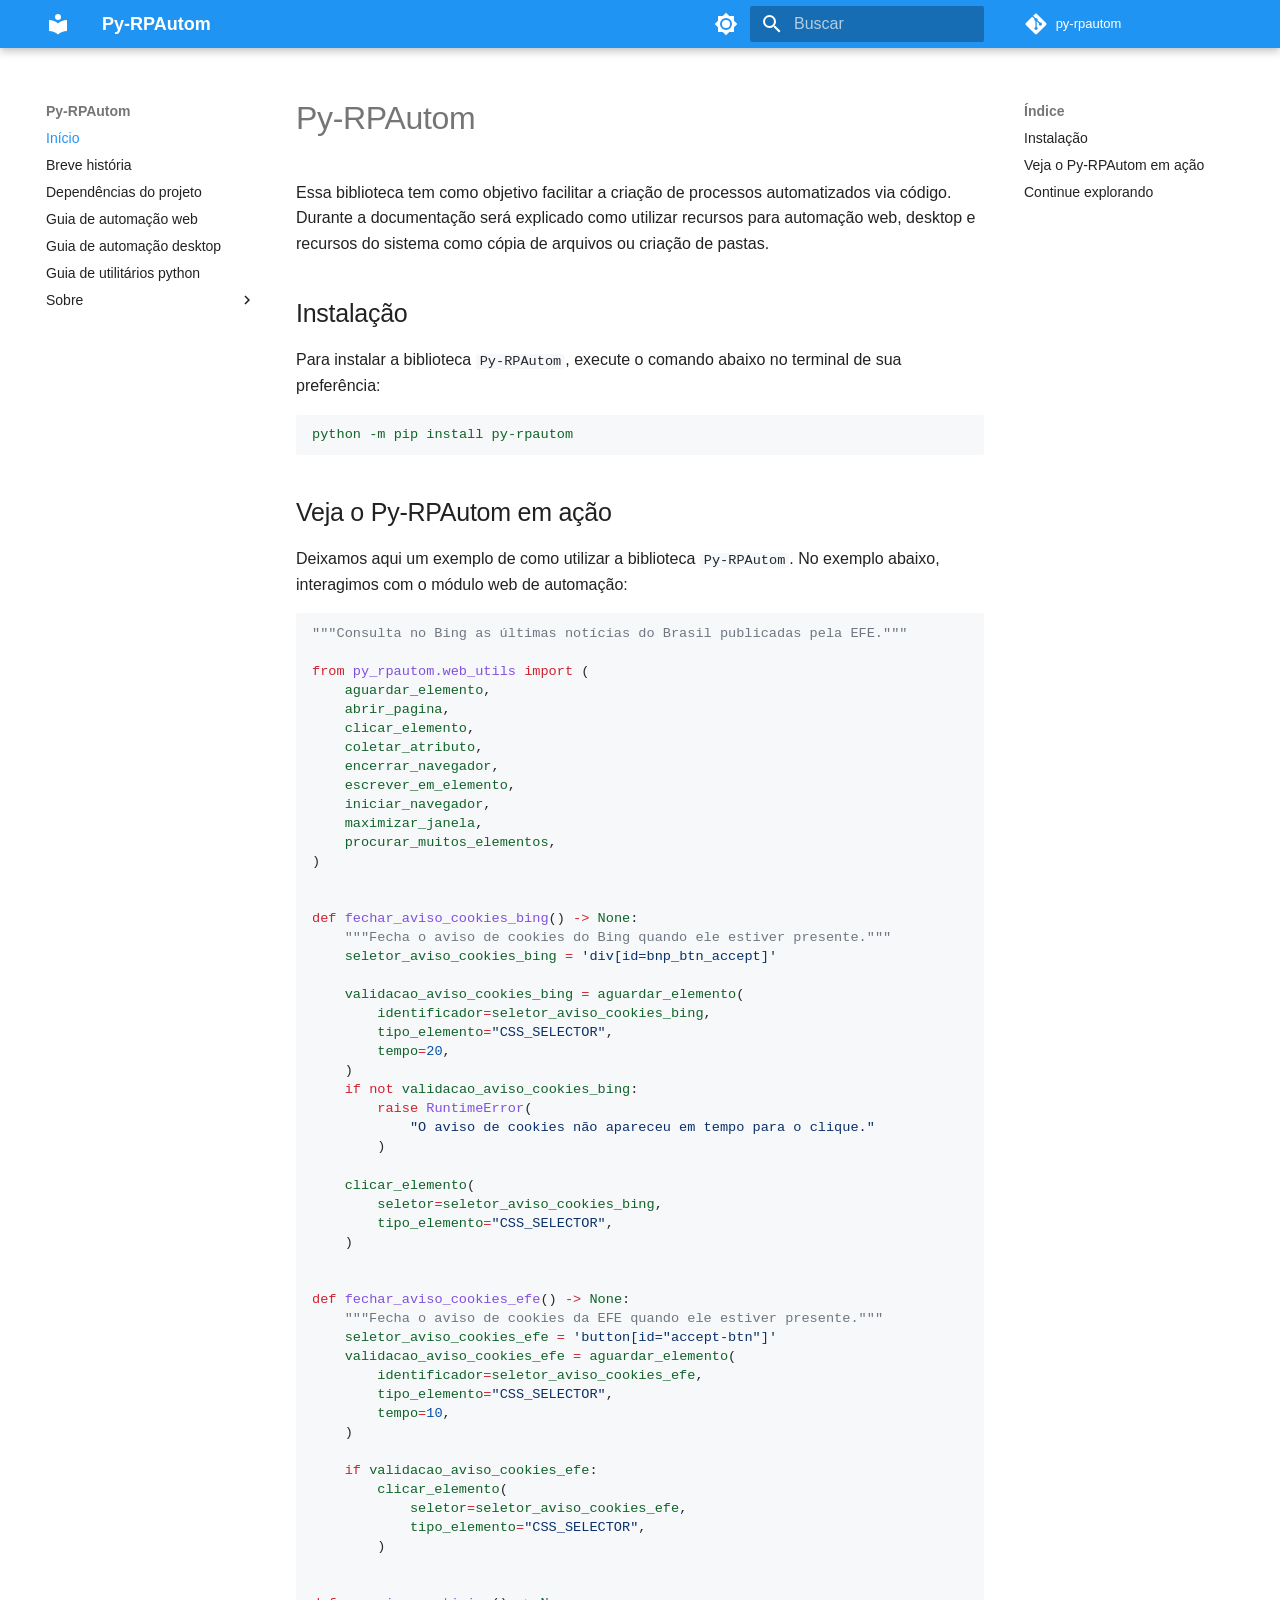
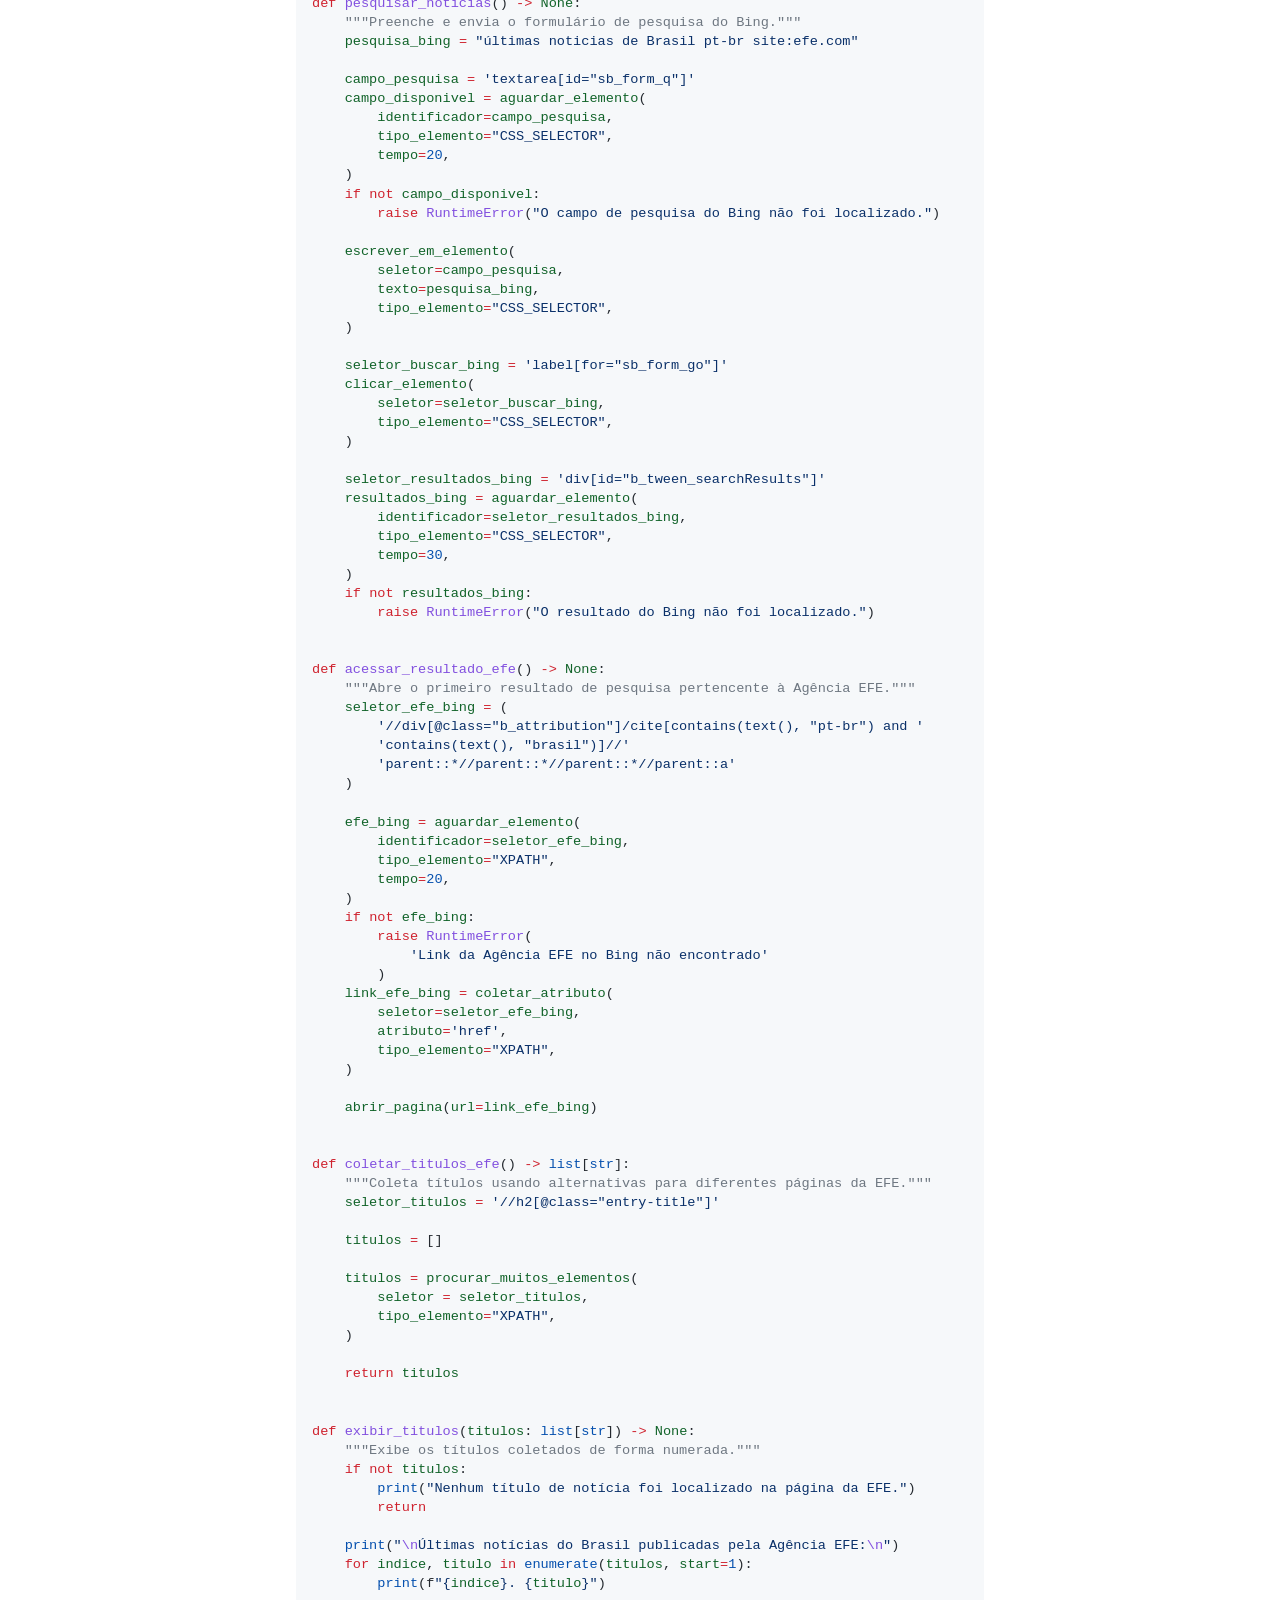
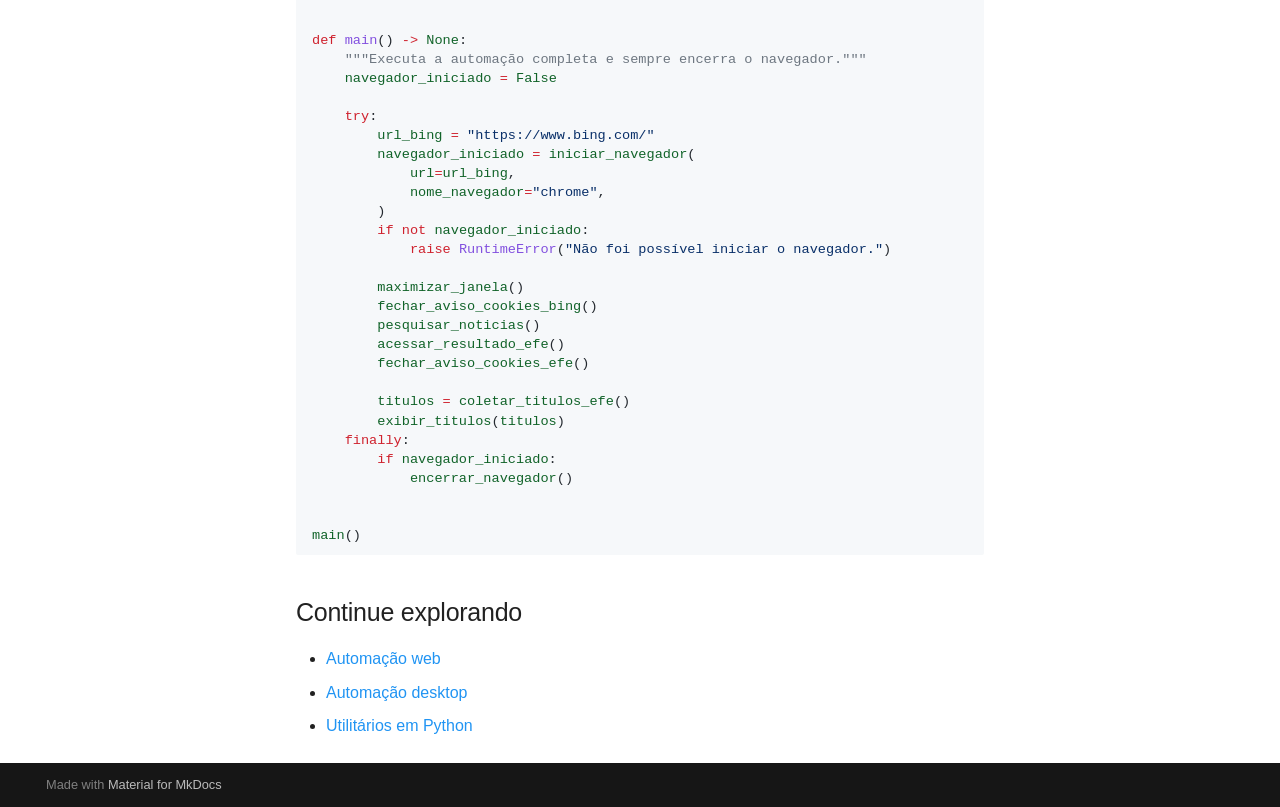
==== commit a2f1aeaa: "Deployed cba5bd1 with MkDocs version: 1.6.1" ====
--- a/index.html
+++ b/index.html
@@ -17,7 +17,7 @@
       
       
       <link rel="icon" href="assets/images/favicon.png">
-      <meta name="generator" content="mkdocs-1.6.1, mkdocs-material-9.7.6">
+      <meta name="generator" content="mkdocs-1.6.1, mkdocs-material-9.7.7">
     
     
       
@@ -25,7 +25,7 @@
       
     
     
-      <link rel="stylesheet" href="assets/stylesheets/main.484c7ddc.min.css">
+      <link rel="stylesheet" href="assets/stylesheets/main.ec1eaa64.min.css">
       
         
         <link rel="stylesheet" href="assets/stylesheets/palette.ab4e12ef.min.css">
@@ -192,7 +192,7 @@
     
     
       <div class="md-header__source">
-        <a href="https://github.com/aranseiki/py-rpautom" title="Ir para repositório" class="md-source" data-md-component="source">
+        <a href="https://github.com/arumeidaaran/py-rpautom" title="Ir para repositório" class="md-source" data-md-component="source">
   <div class="md-source__icon md-icon">
     
     <svg xmlns="http://www.w3.org/2000/svg" viewBox="0 0 448 512"><!--! Font Awesome Free 7.1.0 by @fontawesome - https://fontawesome.com License - https://fontawesome.com/license/free (Icons: CC BY 4.0, Fonts: SIL OFL 1.1, Code: MIT License) Copyright 2025 Fonticons, Inc.--><path d="M439.6 236.1 244 40.5c-5.4-5.5-12.8-8.5-20.4-8.5s-15 3-20.4 8.4L162.5 81l51.5 51.5c27.1-9.1 52.7 16.8 43.4 43.7l49.7 49.7c34.2-11.8 61.2 31 35.5 56.7-26.5 26.5-70.2-2.9-56-37.3L240.3 199v121.9c25.3 12.5 22.3 41.8 9.1 55-6.4 6.4-15.2 10.1-24.3 10.1s-17.8-3.6-24.3-10.1c-17.6-17.6-11.1-46.9 11.2-56v-123c-20.8-8.5-24.6-30.7-18.6-45L142.6 101 8.5 235.1C3 240.6 0 247.9 0 255.5s3 15 8.5 20.4l195.6 195.7c5.4 5.4 12.7 8.4 20.4 8.4s15-3 20.4-8.4l194.7-194.7c5.4-5.4 8.4-12.8 8.4-20.4s-3-15-8.4-20.4"/></svg>
@@ -238,7 +238,7 @@
   </label>
   
     <div class="md-nav__source">
-      <a href="https://github.com/aranseiki/py-rpautom" title="Ir para repositório" class="md-source" data-md-component="source">
+      <a href="https://github.com/arumeidaaran/py-rpautom" title="Ir para repositório" class="md-source" data-md-component="source">
   <div class="md-source__icon md-icon">
     
     <svg xmlns="http://www.w3.org/2000/svg" viewBox="0 0 448 512"><!--! Font Awesome Free 7.1.0 by @fontawesome - https://fontawesome.com License - https://fontawesome.com/license/free (Icons: CC BY 4.0, Fonts: SIL OFL 1.1, Code: MIT License) Copyright 2025 Fonticons, Inc.--><path d="M439.6 236.1 244 40.5c-5.4-5.5-12.8-8.5-20.4-8.5s-15 3-20.4 8.4L162.5 81l51.5 51.5c27.1-9.1 52.7 16.8 43.4 43.7l49.7 49.7c34.2-11.8 61.2 31 35.5 56.7-26.5 26.5-70.2-2.9-56-37.3L240.3 199v121.9c25.3 12.5 22.3 41.8 9.1 55-6.4 6.4-15.2 10.1-24.3 10.1s-17.8-3.6-24.3-10.1c-17.6-17.6-11.1-46.9 11.2-56v-123c-20.8-8.5-24.6-30.7-18.6-45L142.6 101 8.5 235.1C3 240.6 0 247.9 0 255.5s3 15 8.5 20.4l195.6 195.7c5.4 5.4 12.7 8.4 20.4 8.4s15-3 20.4-8.4l194.7-194.7c5.4-5.4 8.4-12.8 8.4-20.4s-3-15-8.4-20.4"/></svg>
@@ -691,7 +691,7 @@
 <h2 id="veja-o-py-rpautom-em-acao">Veja o Py-RPAutom em ação</h2>
 <p>Deixamos aqui um exemplo de como utilizar a biblioteca <code>Py-RPAutom</code>.
 No exemplo abaixo, interagimos com o módulo web de automação:</p>
-<div class="language-Python highlight"><pre><span></span><code><span id="__span-1-1"><a id="__codelineno-1-1" name="__codelineno-1-1" href="#__codelineno-1-1"></a><span class="sd">&quot;&quot;&quot;Consulta no Bing as últimas notícias do Brasil publicadas pela EFE.&quot;&quot;&quot;</span>
+<div class="language-Python highlight"><pre><span></span><code><span id="__span-1-1"><a id="__codelineno-1-1" name="__codelineno-1-1" href="#__codelineno-1-1"></a><span class="sd">"""Consulta no Bing as últimas notícias do Brasil publicadas pela EFE."""</span>
 </span><span id="__span-1-2"><a id="__codelineno-1-2" name="__codelineno-1-2" href="#__codelineno-1-2"></a>
 </span><span id="__span-1-3"><a id="__codelineno-1-3" name="__codelineno-1-3" href="#__codelineno-1-3"></a><span class="kn">from</span><span class="w"> </span><span class="nn">py_rpautom.web_utils</span><span class="w"> </span><span class="kn">import</span> <span class="p">(</span>
 </span><span id="__span-1-4"><a id="__codelineno-1-4" name="__codelineno-1-4" href="#__codelineno-1-4"></a>    <span class="n">aguardar_elemento</span><span class="p">,</span>
@@ -707,139 +707,139 @@
 </span><span id="__span-1-14"><a id="__codelineno-1-14" name="__codelineno-1-14" href="#__codelineno-1-14"></a>
 </span><span id="__span-1-15"><a id="__codelineno-1-15" name="__codelineno-1-15" href="#__codelineno-1-15"></a>
 </span><span id="__span-1-16"><a id="__codelineno-1-16" name="__codelineno-1-16" href="#__codelineno-1-16"></a><span class="k">def</span><span class="w"> </span><span class="nf">fechar_aviso_cookies_bing</span><span class="p">()</span> <span class="o">-&gt;</span> <span class="kc">None</span><span class="p">:</span>
-</span><span id="__span-1-17"><a id="__codelineno-1-17" name="__codelineno-1-17" href="#__codelineno-1-17"></a><span class="w">    </span><span class="sd">&quot;&quot;&quot;Fecha o aviso de cookies do Bing quando ele estiver presente.&quot;&quot;&quot;</span>
-</span><span id="__span-1-18"><a id="__codelineno-1-18" name="__codelineno-1-18" href="#__codelineno-1-18"></a>    <span class="n">seletor_aviso_cookies_bing</span> <span class="o">=</span> <span class="s1">&#39;div[id=bnp_btn_accept]&#39;</span>
+</span><span id="__span-1-17"><a id="__codelineno-1-17" name="__codelineno-1-17" href="#__codelineno-1-17"></a><span class="w">    </span><span class="sd">"""Fecha o aviso de cookies do Bing quando ele estiver presente."""</span>
+</span><span id="__span-1-18"><a id="__codelineno-1-18" name="__codelineno-1-18" href="#__codelineno-1-18"></a>    <span class="n">seletor_aviso_cookies_bing</span> <span class="o">=</span> <span class="s1">'div[id=bnp_btn_accept]'</span>
 </span><span id="__span-1-19"><a id="__codelineno-1-19" name="__codelineno-1-19" href="#__codelineno-1-19"></a>
 </span><span id="__span-1-20"><a id="__codelineno-1-20" name="__codelineno-1-20" href="#__codelineno-1-20"></a>    <span class="n">validacao_aviso_cookies_bing</span> <span class="o">=</span> <span class="n">aguardar_elemento</span><span class="p">(</span>
 </span><span id="__span-1-21"><a id="__codelineno-1-21" name="__codelineno-1-21" href="#__codelineno-1-21"></a>        <span class="n">identificador</span><span class="o">=</span><span class="n">seletor_aviso_cookies_bing</span><span class="p">,</span>
-</span><span id="__span-1-22"><a id="__codelineno-1-22" name="__codelineno-1-22" href="#__codelineno-1-22"></a>        <span class="n">tipo_elemento</span><span class="o">=</span><span class="s2">&quot;CSS_SELECTOR&quot;</span><span class="p">,</span>
+</span><span id="__span-1-22"><a id="__codelineno-1-22" name="__codelineno-1-22" href="#__codelineno-1-22"></a>        <span class="n">tipo_elemento</span><span class="o">=</span><span class="s2">"CSS_SELECTOR"</span><span class="p">,</span>
 </span><span id="__span-1-23"><a id="__codelineno-1-23" name="__codelineno-1-23" href="#__codelineno-1-23"></a>        <span class="n">tempo</span><span class="o">=</span><span class="mi">20</span><span class="p">,</span>
 </span><span id="__span-1-24"><a id="__codelineno-1-24" name="__codelineno-1-24" href="#__codelineno-1-24"></a>    <span class="p">)</span>
 </span><span id="__span-1-25"><a id="__codelineno-1-25" name="__codelineno-1-25" href="#__codelineno-1-25"></a>    <span class="k">if</span> <span class="ow">not</span> <span class="n">validacao_aviso_cookies_bing</span><span class="p">:</span>
 </span><span id="__span-1-26"><a id="__codelineno-1-26" name="__codelineno-1-26" href="#__codelineno-1-26"></a>        <span class="k">raise</span> <span class="ne">RuntimeError</span><span class="p">(</span>
-</span><span id="__span-1-27"><a id="__codelineno-1-27" name="__codelineno-1-27" href="#__codelineno-1-27"></a>            <span class="s2">&quot;O aviso de cookies não apareceu em tempo para o clique.&quot;</span>
+</span><span id="__span-1-27"><a id="__codelineno-1-27" name="__codelineno-1-27" href="#__codelineno-1-27"></a>            <span class="s2">"O aviso de cookies não apareceu em tempo para o clique."</span>
 </span><span id="__span-1-28"><a id="__codelineno-1-28" name="__codelineno-1-28" href="#__codelineno-1-28"></a>        <span class="p">)</span>
 </span><span id="__span-1-29"><a id="__codelineno-1-29" name="__codelineno-1-29" href="#__codelineno-1-29"></a>
 </span><span id="__span-1-30"><a id="__codelineno-1-30" name="__codelineno-1-30" href="#__codelineno-1-30"></a>    <span class="n">clicar_elemento</span><span class="p">(</span>
 </span><span id="__span-1-31"><a id="__codelineno-1-31" name="__codelineno-1-31" href="#__codelineno-1-31"></a>        <span class="n">seletor</span><span class="o">=</span><span class="n">seletor_aviso_cookies_bing</span><span class="p">,</span>
-</span><span id="__span-1-32"><a id="__codelineno-1-32" name="__codelineno-1-32" href="#__codelineno-1-32"></a>        <span class="n">tipo_elemento</span><span class="o">=</span><span class="s2">&quot;CSS_SELECTOR&quot;</span><span class="p">,</span>
+</span><span id="__span-1-32"><a id="__codelineno-1-32" name="__codelineno-1-32" href="#__codelineno-1-32"></a>        <span class="n">tipo_elemento</span><span class="o">=</span><span class="s2">"CSS_SELECTOR"</span><span class="p">,</span>
 </span><span id="__span-1-33"><a id="__codelineno-1-33" name="__codelineno-1-33" href="#__codelineno-1-33"></a>    <span class="p">)</span>
 </span><span id="__span-1-34"><a id="__codelineno-1-34" name="__codelineno-1-34" href="#__codelineno-1-34"></a>
 </span><span id="__span-1-35"><a id="__codelineno-1-35" name="__codelineno-1-35" href="#__codelineno-1-35"></a>
 </span><span id="__span-1-36"><a id="__codelineno-1-36" name="__codelineno-1-36" href="#__codelineno-1-36"></a><span class="k">def</span><span class="w"> </span><span class="nf">fechar_aviso_cookies_efe</span><span class="p">()</span> <span class="o">-&gt;</span> <span class="kc">None</span><span class="p">:</span>
-</span><span id="__span-1-37"><a id="__codelineno-1-37" name="__codelineno-1-37" href="#__codelineno-1-37"></a><span class="w">    </span><span class="sd">&quot;&quot;&quot;Fecha o aviso de cookies da EFE quando ele estiver presente.&quot;&quot;&quot;</span>
-</span><span id="__span-1-38"><a id="__codelineno-1-38" name="__codelineno-1-38" href="#__codelineno-1-38"></a>    <span class="n">seletor_aviso_cookies_efe</span> <span class="o">=</span> <span class="s1">&#39;button[id=&quot;accept-btn&quot;]&#39;</span>
+</span><span id="__span-1-37"><a id="__codelineno-1-37" name="__codelineno-1-37" href="#__codelineno-1-37"></a><span class="w">    </span><span class="sd">"""Fecha o aviso de cookies da EFE quando ele estiver presente."""</span>
+</span><span id="__span-1-38"><a id="__codelineno-1-38" name="__codelineno-1-38" href="#__codelineno-1-38"></a>    <span class="n">seletor_aviso_cookies_efe</span> <span class="o">=</span> <span class="s1">'button[id="accept-btn"]'</span>
 </span><span id="__span-1-39"><a id="__codelineno-1-39" name="__codelineno-1-39" href="#__codelineno-1-39"></a>    <span class="n">validacao_aviso_cookies_efe</span> <span class="o">=</span> <span class="n">aguardar_elemento</span><span class="p">(</span>
 </span><span id="__span-1-40"><a id="__codelineno-1-40" name="__codelineno-1-40" href="#__codelineno-1-40"></a>        <span class="n">identificador</span><span class="o">=</span><span class="n">seletor_aviso_cookies_efe</span><span class="p">,</span>
-</span><span id="__span-1-41"><a id="__codelineno-1-41" name="__codelineno-1-41" href="#__codelineno-1-41"></a>        <span class="n">tipo_elemento</span><span class="o">=</span><span class="s2">&quot;CSS_SELECTOR&quot;</span><span class="p">,</span>
+</span><span id="__span-1-41"><a id="__codelineno-1-41" name="__codelineno-1-41" href="#__codelineno-1-41"></a>        <span class="n">tipo_elemento</span><span class="o">=</span><span class="s2">"CSS_SELECTOR"</span><span class="p">,</span>
 </span><span id="__span-1-42"><a id="__codelineno-1-42" name="__codelineno-1-42" href="#__codelineno-1-42"></a>        <span class="n">tempo</span><span class="o">=</span><span class="mi">10</span><span class="p">,</span>
 </span><span id="__span-1-43"><a id="__codelineno-1-43" name="__codelineno-1-43" href="#__codelineno-1-43"></a>    <span class="p">)</span>
 </span><span id="__span-1-44"><a id="__codelineno-1-44" name="__codelineno-1-44" href="#__codelineno-1-44"></a>
 </span><span id="__span-1-45"><a id="__codelineno-1-45" name="__codelineno-1-45" href="#__codelineno-1-45"></a>    <span class="k">if</span> <span class="n">validacao_aviso_cookies_efe</span><span class="p">:</span>
 </span><span id="__span-1-46"><a id="__codelineno-1-46" name="__codelineno-1-46" href="#__codelineno-1-46"></a>        <span class="n">clicar_elemento</span><span class="p">(</span>
 </span><span id="__span-1-47"><a id="__codelineno-1-47" name="__codelineno-1-47" href="#__codelineno-1-47"></a>            <span class="n">seletor</span><span class="o">=</span><span class="n">seletor_aviso_cookies_efe</span><span class="p">,</span>
-</span><span id="__span-1-48"><a id="__codelineno-1-48" name="__codelineno-1-48" href="#__codelineno-1-48"></a>            <span class="n">tipo_elemento</span><span class="o">=</span><span class="s2">&quot;CSS_SELECTOR&quot;</span><span class="p">,</span>
+</span><span id="__span-1-48"><a id="__codelineno-1-48" name="__codelineno-1-48" href="#__codelineno-1-48"></a>            <span class="n">tipo_elemento</span><span class="o">=</span><span class="s2">"CSS_SELECTOR"</span><span class="p">,</span>
 </span><span id="__span-1-49"><a id="__codelineno-1-49" name="__codelineno-1-49" href="#__codelineno-1-49"></a>        <span class="p">)</span>
 </span><span id="__span-1-50"><a id="__codelineno-1-50" name="__codelineno-1-50" href="#__codelineno-1-50"></a>
 </span><span id="__span-1-51"><a id="__codelineno-1-51" name="__codelineno-1-51" href="#__codelineno-1-51"></a>
 </span><span id="__span-1-52"><a id="__codelineno-1-52" name="__codelineno-1-52" href="#__codelineno-1-52"></a><span class="k">def</span><span class="w"> </span><span class="nf">pesquisar_noticias</span><span class="p">()</span> <span class="o">-&gt;</span> <span class="kc">None</span><span class="p">:</span>
-</span><span id="__span-1-53"><a id="__codelineno-1-53" name="__codelineno-1-53" href="#__codelineno-1-53"></a><span class="w">    </span><span class="sd">&quot;&quot;&quot;Preenche e envia o formulário de pesquisa do Bing.&quot;&quot;&quot;</span>
-</span><span id="__span-1-54"><a id="__codelineno-1-54" name="__codelineno-1-54" href="#__codelineno-1-54"></a>    <span class="n">pesquisa_bing</span> <span class="o">=</span> <span class="s2">&quot;últimas noticias de Brasil pt-br site:efe.com&quot;</span>
+</span><span id="__span-1-53"><a id="__codelineno-1-53" name="__codelineno-1-53" href="#__codelineno-1-53"></a><span class="w">    </span><span class="sd">"""Preenche e envia o formulário de pesquisa do Bing."""</span>
+</span><span id="__span-1-54"><a id="__codelineno-1-54" name="__codelineno-1-54" href="#__codelineno-1-54"></a>    <span class="n">pesquisa_bing</span> <span class="o">=</span> <span class="s2">"últimas noticias de Brasil pt-br site:efe.com"</span>
 </span><span id="__span-1-55"><a id="__codelineno-1-55" name="__codelineno-1-55" href="#__codelineno-1-55"></a>
-</span><span id="__span-1-56"><a id="__codelineno-1-56" name="__codelineno-1-56" href="#__codelineno-1-56"></a>    <span class="n">campo_pesquisa</span> <span class="o">=</span> <span class="s1">&#39;textarea[id=&quot;sb_form_q&quot;]&#39;</span>
+</span><span id="__span-1-56"><a id="__codelineno-1-56" name="__codelineno-1-56" href="#__codelineno-1-56"></a>    <span class="n">campo_pesquisa</span> <span class="o">=</span> <span class="s1">'textarea[id="sb_form_q"]'</span>
 </span><span id="__span-1-57"><a id="__codelineno-1-57" name="__codelineno-1-57" href="#__codelineno-1-57"></a>    <span class="n">campo_disponivel</span> <span class="o">=</span> <span class="n">aguardar_elemento</span><span class="p">(</span>
 </span><span id="__span-1-58"><a id="__codelineno-1-58" name="__codelineno-1-58" href="#__codelineno-1-58"></a>        <span class="n">identificador</span><span class="o">=</span><span class="n">campo_pesquisa</span><span class="p">,</span>
-</span><span id="__span-1-59"><a id="__codelineno-1-59" name="__codelineno-1-59" href="#__codelineno-1-59"></a>        <span class="n">tipo_elemento</span><span class="o">=</span><span class="s2">&quot;CSS_SELECTOR&quot;</span><span class="p">,</span>
+</span><span id="__span-1-59"><a id="__codelineno-1-59" name="__codelineno-1-59" href="#__codelineno-1-59"></a>        <span class="n">tipo_elemento</span><span class="o">=</span><span class="s2">"CSS_SELECTOR"</span><span class="p">,</span>
 </span><span id="__span-1-60"><a id="__codelineno-1-60" name="__codelineno-1-60" href="#__codelineno-1-60"></a>        <span class="n">tempo</span><span class="o">=</span><span class="mi">20</span><span class="p">,</span>
 </span><span id="__span-1-61"><a id="__codelineno-1-61" name="__codelineno-1-61" href="#__codelineno-1-61"></a>    <span class="p">)</span>
 </span><span id="__span-1-62"><a id="__codelineno-1-62" name="__codelineno-1-62" href="#__codelineno-1-62"></a>    <span class="k">if</span> <span class="ow">not</span> <span class="n">campo_disponivel</span><span class="p">:</span>
-</span><span id="__span-1-63"><a id="__codelineno-1-63" name="__codelineno-1-63" href="#__codelineno-1-63"></a>        <span class="k">raise</span> <span class="ne">RuntimeError</span><span class="p">(</span><span class="s2">&quot;O campo de pesquisa do Bing não foi localizado.&quot;</span><span class="p">)</span>
+</span><span id="__span-1-63"><a id="__codelineno-1-63" name="__codelineno-1-63" href="#__codelineno-1-63"></a>        <span class="k">raise</span> <span class="ne">RuntimeError</span><span class="p">(</span><span class="s2">"O campo de pesquisa do Bing não foi localizado."</span><span class="p">)</span>
 </span><span id="__span-1-64"><a id="__codelineno-1-64" name="__codelineno-1-64" href="#__codelineno-1-64"></a>
 </span><span id="__span-1-65"><a id="__codelineno-1-65" name="__codelineno-1-65" href="#__codelineno-1-65"></a>    <span class="n">escrever_em_elemento</span><span class="p">(</span>
 </span><span id="__span-1-66"><a id="__codelineno-1-66" name="__codelineno-1-66" href="#__codelineno-1-66"></a>        <span class="n">seletor</span><span class="o">=</span><span class="n">campo_pesquisa</span><span class="p">,</span>
 </span><span id="__span-1-67"><a id="__codelineno-1-67" name="__codelineno-1-67" href="#__codelineno-1-67"></a>        <span class="n">texto</span><span class="o">=</span><span class="n">pesquisa_bing</span><span class="p">,</span>
-</span><span id="__span-1-68"><a id="__codelineno-1-68" name="__codelineno-1-68" href="#__codelineno-1-68"></a>        <span class="n">tipo_elemento</span><span class="o">=</span><span class="s2">&quot;CSS_SELECTOR&quot;</span><span class="p">,</span>
+</span><span id="__span-1-68"><a id="__codelineno-1-68" name="__codelineno-1-68" href="#__codelineno-1-68"></a>        <span class="n">tipo_elemento</span><span class="o">=</span><span class="s2">"CSS_SELECTOR"</span><span class="p">,</span>
 </span><span id="__span-1-69"><a id="__codelineno-1-69" name="__codelineno-1-69" href="#__codelineno-1-69"></a>    <span class="p">)</span>
 </span><span id="__span-1-70"><a id="__codelineno-1-70" name="__codelineno-1-70" href="#__codelineno-1-70"></a>
-</span><span id="__span-1-71"><a id="__codelineno-1-71" name="__codelineno-1-71" href="#__codelineno-1-71"></a>    <span class="n">seletor_buscar_bing</span> <span class="o">=</span> <span class="s1">&#39;label[for=&quot;sb_form_go&quot;]&#39;</span>
+</span><span id="__span-1-71"><a id="__codelineno-1-71" name="__codelineno-1-71" href="#__codelineno-1-71"></a>    <span class="n">seletor_buscar_bing</span> <span class="o">=</span> <span class="s1">'label[for="sb_form_go"]'</span>
 </span><span id="__span-1-72"><a id="__codelineno-1-72" name="__codelineno-1-72" href="#__codelineno-1-72"></a>    <span class="n">clicar_elemento</span><span class="p">(</span>
 </span><span id="__span-1-73"><a id="__codelineno-1-73" name="__codelineno-1-73" href="#__codelineno-1-73"></a>        <span class="n">seletor</span><span class="o">=</span><span class="n">seletor_buscar_bing</span><span class="p">,</span>
-</span><span id="__span-1-74"><a id="__codelineno-1-74" name="__codelineno-1-74" href="#__codelineno-1-74"></a>        <span class="n">tipo_elemento</span><span class="o">=</span><span class="s2">&quot;CSS_SELECTOR&quot;</span><span class="p">,</span>
+</span><span id="__span-1-74"><a id="__codelineno-1-74" name="__codelineno-1-74" href="#__codelineno-1-74"></a>        <span class="n">tipo_elemento</span><span class="o">=</span><span class="s2">"CSS_SELECTOR"</span><span class="p">,</span>
 </span><span id="__span-1-75"><a id="__codelineno-1-75" name="__codelineno-1-75" href="#__codelineno-1-75"></a>    <span class="p">)</span>
 </span><span id="__span-1-76"><a id="__codelineno-1-76" name="__codelineno-1-76" href="#__codelineno-1-76"></a>
-</span><span id="__span-1-77"><a id="__codelineno-1-77" name="__codelineno-1-77" href="#__codelineno-1-77"></a>    <span class="n">seletor_resultados_bing</span> <span class="o">=</span> <span class="s1">&#39;div[id=&quot;b_tween_searchResults&quot;]&#39;</span>
+</span><span id="__span-1-77"><a id="__codelineno-1-77" name="__codelineno-1-77" href="#__codelineno-1-77"></a>    <span class="n">seletor_resultados_bing</span> <span class="o">=</span> <span class="s1">'div[id="b_tween_searchResults"]'</span>
 </span><span id="__span-1-78"><a id="__codelineno-1-78" name="__codelineno-1-78" href="#__codelineno-1-78"></a>    <span class="n">resultados_bing</span> <span class="o">=</span> <span class="n">aguardar_elemento</span><span class="p">(</span>
 </span><span id="__span-1-79"><a id="__codelineno-1-79" name="__codelineno-1-79" href="#__codelineno-1-79"></a>        <span class="n">identificador</span><span class="o">=</span><span class="n">seletor_resultados_bing</span><span class="p">,</span>
-</span><span id="__span-1-80"><a id="__codelineno-1-80" name="__codelineno-1-80" href="#__codelineno-1-80"></a>        <span class="n">tipo_elemento</span><span class="o">=</span><span class="s2">&quot;CSS_SELECTOR&quot;</span><span class="p">,</span>
+</span><span id="__span-1-80"><a id="__codelineno-1-80" name="__codelineno-1-80" href="#__codelineno-1-80"></a>        <span class="n">tipo_elemento</span><span class="o">=</span><span class="s2">"CSS_SELECTOR"</span><span class="p">,</span>
 </span><span id="__span-1-81"><a id="__codelineno-1-81" name="__codelineno-1-81" href="#__codelineno-1-81"></a>        <span class="n">tempo</span><span class="o">=</span><span class="mi">30</span><span class="p">,</span>
 </span><span id="__span-1-82"><a id="__codelineno-1-82" name="__codelineno-1-82" href="#__codelineno-1-82"></a>    <span class="p">)</span>
 </span><span id="__span-1-83"><a id="__codelineno-1-83" name="__codelineno-1-83" href="#__codelineno-1-83"></a>    <span class="k">if</span> <span class="ow">not</span> <span class="n">resultados_bing</span><span class="p">:</span>
-</span><span id="__span-1-84"><a id="__codelineno-1-84" name="__codelineno-1-84" href="#__codelineno-1-84"></a>        <span class="k">raise</span> <span class="ne">RuntimeError</span><span class="p">(</span><span class="s2">&quot;O resultado do Bing não foi localizado.&quot;</span><span class="p">)</span>
+</span><span id="__span-1-84"><a id="__codelineno-1-84" name="__codelineno-1-84" href="#__codelineno-1-84"></a>        <span class="k">raise</span> <span class="ne">RuntimeError</span><span class="p">(</span><span class="s2">"O resultado do Bing não foi localizado."</span><span class="p">)</span>
 </span><span id="__span-1-85"><a id="__codelineno-1-85" name="__codelineno-1-85" href="#__codelineno-1-85"></a>
 </span><span id="__span-1-86"><a id="__codelineno-1-86" name="__codelineno-1-86" href="#__codelineno-1-86"></a>
 </span><span id="__span-1-87"><a id="__codelineno-1-87" name="__codelineno-1-87" href="#__codelineno-1-87"></a><span class="k">def</span><span class="w"> </span><span class="nf">acessar_resultado_efe</span><span class="p">()</span> <span class="o">-&gt;</span> <span class="kc">None</span><span class="p">:</span>
-</span><span id="__span-1-88"><a id="__codelineno-1-88" name="__codelineno-1-88" href="#__codelineno-1-88"></a><span class="w">    </span><span class="sd">&quot;&quot;&quot;Abre o primeiro resultado de pesquisa pertencente à Agência EFE.&quot;&quot;&quot;</span>
+</span><span id="__span-1-88"><a id="__codelineno-1-88" name="__codelineno-1-88" href="#__codelineno-1-88"></a><span class="w">    </span><span class="sd">"""Abre o primeiro resultado de pesquisa pertencente à Agência EFE."""</span>
 </span><span id="__span-1-89"><a id="__codelineno-1-89" name="__codelineno-1-89" href="#__codelineno-1-89"></a>    <span class="n">seletor_efe_bing</span> <span class="o">=</span> <span class="p">(</span>
-</span><span id="__span-1-90"><a id="__codelineno-1-90" name="__codelineno-1-90" href="#__codelineno-1-90"></a>        <span class="s1">&#39;//div[@class=&quot;b_attribution&quot;]/cite[contains(text(), &quot;pt-br&quot;) and &#39;</span>
-</span><span id="__span-1-91"><a id="__codelineno-1-91" name="__codelineno-1-91" href="#__codelineno-1-91"></a>        <span class="s1">&#39;contains(text(), &quot;brasil&quot;)]//&#39;</span>
-</span><span id="__span-1-92"><a id="__codelineno-1-92" name="__codelineno-1-92" href="#__codelineno-1-92"></a>        <span class="s1">&#39;parent::*//parent::*//parent::*//parent::a&#39;</span>
+</span><span id="__span-1-90"><a id="__codelineno-1-90" name="__codelineno-1-90" href="#__codelineno-1-90"></a>        <span class="s1">'//div[@class="b_attribution"]/cite[contains(text(), "pt-br") and '</span>
+</span><span id="__span-1-91"><a id="__codelineno-1-91" name="__codelineno-1-91" href="#__codelineno-1-91"></a>        <span class="s1">'contains(text(), "brasil")]//'</span>
+</span><span id="__span-1-92"><a id="__codelineno-1-92" name="__codelineno-1-92" href="#__codelineno-1-92"></a>        <span class="s1">'parent::*//parent::*//parent::*//parent::a'</span>
 </span><span id="__span-1-93"><a id="__codelineno-1-93" name="__codelineno-1-93" href="#__codelineno-1-93"></a>    <span class="p">)</span>
 </span><span id="__span-1-94"><a id="__codelineno-1-94" name="__codelineno-1-94" href="#__codelineno-1-94"></a>
 </span><span id="__span-1-95"><a id="__codelineno-1-95" name="__codelineno-1-95" href="#__codelineno-1-95"></a>    <span class="n">efe_bing</span> <span class="o">=</span> <span class="n">aguardar_elemento</span><span class="p">(</span>
 </span><span id="__span-1-96"><a id="__codelineno-1-96" name="__codelineno-1-96" href="#__codelineno-1-96"></a>        <span class="n">identificador</span><span class="o">=</span><span class="n">seletor_efe_bing</span><span class="p">,</span>
-</span><span id="__span-1-97"><a id="__codelineno-1-97" name="__codelineno-1-97" href="#__codelineno-1-97"></a>        <span class="n">tipo_elemento</span><span class="o">=</span><span class="s2">&quot;XPATH&quot;</span><span class="p">,</span>
+</span><span id="__span-1-97"><a id="__codelineno-1-97" name="__codelineno-1-97" href="#__codelineno-1-97"></a>        <span class="n">tipo_elemento</span><span class="o">=</span><span class="s2">"XPATH"</span><span class="p">,</span>
 </span><span id="__span-1-98"><a id="__codelineno-1-98" name="__codelineno-1-98" href="#__codelineno-1-98"></a>        <span class="n">tempo</span><span class="o">=</span><span class="mi">20</span><span class="p">,</span>
 </span><span id="__span-1-99"><a id="__codelineno-1-99" name="__codelineno-1-99" href="#__codelineno-1-99"></a>    <span class="p">)</span>
 </span><span id="__span-1-100"><a id="__codelineno-1-100" name="__codelineno-1-100" href="#__codelineno-1-100"></a>    <span class="k">if</span> <span class="ow">not</span> <span class="n">efe_bing</span><span class="p">:</span>
 </span><span id="__span-1-101"><a id="__codelineno-1-101" name="__codelineno-1-101" href="#__codelineno-1-101"></a>        <span class="k">raise</span> <span class="ne">RuntimeError</span><span class="p">(</span>
-</span><span id="__span-1-102"><a id="__codelineno-1-102" name="__codelineno-1-102" href="#__codelineno-1-102"></a>            <span class="s1">&#39;Link da Agência EFE no Bing não encontrado&#39;</span>
+</span><span id="__span-1-102"><a id="__codelineno-1-102" name="__codelineno-1-102" href="#__codelineno-1-102"></a>            <span class="s1">'Link da Agência EFE no Bing não encontrado'</span>
 </span><span id="__span-1-103"><a id="__codelineno-1-103" name="__codelineno-1-103" href="#__codelineno-1-103"></a>        <span class="p">)</span>
 </span><span id="__span-1-104"><a id="__codelineno-1-104" name="__codelineno-1-104" href="#__codelineno-1-104"></a>    <span class="n">link_efe_bing</span> <span class="o">=</span> <span class="n">coletar_atributo</span><span class="p">(</span>
 </span><span id="__span-1-105"><a id="__codelineno-1-105" name="__codelineno-1-105" href="#__codelineno-1-105"></a>        <span class="n">seletor</span><span class="o">=</span><span class="n">seletor_efe_bing</span><span class="p">,</span>
-</span><span id="__span-1-106"><a id="__codelineno-1-106" name="__codelineno-1-106" href="#__codelineno-1-106"></a>        <span class="n">atributo</span><span class="o">=</span><span class="s1">&#39;href&#39;</span><span class="p">,</span>
-</span><span id="__span-1-107"><a id="__codelineno-1-107" name="__codelineno-1-107" href="#__codelineno-1-107"></a>        <span class="n">tipo_elemento</span><span class="o">=</span><span class="s2">&quot;XPATH&quot;</span><span class="p">,</span>
+</span><span id="__span-1-106"><a id="__codelineno-1-106" name="__codelineno-1-106" href="#__codelineno-1-106"></a>        <span class="n">atributo</span><span class="o">=</span><span class="s1">'href'</span><span class="p">,</span>
+</span><span id="__span-1-107"><a id="__codelineno-1-107" name="__codelineno-1-107" href="#__codelineno-1-107"></a>        <span class="n">tipo_elemento</span><span class="o">=</span><span class="s2">"XPATH"</span><span class="p">,</span>
 </span><span id="__span-1-108"><a id="__codelineno-1-108" name="__codelineno-1-108" href="#__codelineno-1-108"></a>    <span class="p">)</span>
 </span><span id="__span-1-109"><a id="__codelineno-1-109" name="__codelineno-1-109" href="#__codelineno-1-109"></a>
 </span><span id="__span-1-110"><a id="__codelineno-1-110" name="__codelineno-1-110" href="#__codelineno-1-110"></a>    <span class="n">abrir_pagina</span><span class="p">(</span><span class="n">url</span><span class="o">=</span><span class="n">link_efe_bing</span><span class="p">)</span>
 </span><span id="__span-1-111"><a id="__codelineno-1-111" name="__codelineno-1-111" href="#__codelineno-1-111"></a>
 </span><span id="__span-1-112"><a id="__codelineno-1-112" name="__codelineno-1-112" href="#__codelineno-1-112"></a>
 </span><span id="__span-1-113"><a id="__codelineno-1-113" name="__codelineno-1-113" href="#__codelineno-1-113"></a><span class="k">def</span><span class="w"> </span><span class="nf">coletar_titulos_efe</span><span class="p">()</span> <span class="o">-&gt;</span> <span class="nb">list</span><span class="p">[</span><span class="nb">str</span><span class="p">]:</span>
-</span><span id="__span-1-114"><a id="__codelineno-1-114" name="__codelineno-1-114" href="#__codelineno-1-114"></a><span class="w">    </span><span class="sd">&quot;&quot;&quot;Coleta títulos usando alternativas para diferentes páginas da EFE.&quot;&quot;&quot;</span>
-</span><span id="__span-1-115"><a id="__codelineno-1-115" name="__codelineno-1-115" href="#__codelineno-1-115"></a>    <span class="n">seletor_titulos</span> <span class="o">=</span> <span class="s1">&#39;//h2[@class=&quot;entry-title&quot;]&#39;</span>
+</span><span id="__span-1-114"><a id="__codelineno-1-114" name="__codelineno-1-114" href="#__codelineno-1-114"></a><span class="w">    </span><span class="sd">"""Coleta títulos usando alternativas para diferentes páginas da EFE."""</span>
+</span><span id="__span-1-115"><a id="__codelineno-1-115" name="__codelineno-1-115" href="#__codelineno-1-115"></a>    <span class="n">seletor_titulos</span> <span class="o">=</span> <span class="s1">'//h2[@class="entry-title"]'</span>
 </span><span id="__span-1-116"><a id="__codelineno-1-116" name="__codelineno-1-116" href="#__codelineno-1-116"></a>
 </span><span id="__span-1-117"><a id="__codelineno-1-117" name="__codelineno-1-117" href="#__codelineno-1-117"></a>    <span class="n">titulos</span> <span class="o">=</span> <span class="p">[]</span>
 </span><span id="__span-1-118"><a id="__codelineno-1-118" name="__codelineno-1-118" href="#__codelineno-1-118"></a>
 </span><span id="__span-1-119"><a id="__codelineno-1-119" name="__codelineno-1-119" href="#__codelineno-1-119"></a>    <span class="n">titulos</span> <span class="o">=</span> <span class="n">procurar_muitos_elementos</span><span class="p">(</span>
 </span><span id="__span-1-120"><a id="__codelineno-1-120" name="__codelineno-1-120" href="#__codelineno-1-120"></a>        <span class="n">seletor</span> <span class="o">=</span> <span class="n">seletor_titulos</span><span class="p">,</span>
-</span><span id="__span-1-121"><a id="__codelineno-1-121" name="__codelineno-1-121" href="#__codelineno-1-121"></a>        <span class="n">tipo_elemento</span><span class="o">=</span><span class="s2">&quot;XPATH&quot;</span><span class="p">,</span>
+</span><span id="__span-1-121"><a id="__codelineno-1-121" name="__codelineno-1-121" href="#__codelineno-1-121"></a>        <span class="n">tipo_elemento</span><span class="o">=</span><span class="s2">"XPATH"</span><span class="p">,</span>
 </span><span id="__span-1-122"><a id="__codelineno-1-122" name="__codelineno-1-122" href="#__codelineno-1-122"></a>    <span class="p">)</span>
 </span><span id="__span-1-123"><a id="__codelineno-1-123" name="__codelineno-1-123" href="#__codelineno-1-123"></a>
 </span><span id="__span-1-124"><a id="__codelineno-1-124" name="__codelineno-1-124" href="#__codelineno-1-124"></a>    <span class="k">return</span> <span class="n">titulos</span>
 </span><span id="__span-1-125"><a id="__codelineno-1-125" name="__codelineno-1-125" href="#__codelineno-1-125"></a>
 </span><span id="__span-1-126"><a id="__codelineno-1-126" name="__codelineno-1-126" href="#__codelineno-1-126"></a>
 </span><span id="__span-1-127"><a id="__codelineno-1-127" name="__codelineno-1-127" href="#__codelineno-1-127"></a><span class="k">def</span><span class="w"> </span><span class="nf">exibir_titulos</span><span class="p">(</span><span class="n">titulos</span><span class="p">:</span> <span class="nb">list</span><span class="p">[</span><span class="nb">str</span><span class="p">])</span> <span class="o">-&gt;</span> <span class="kc">None</span><span class="p">:</span>
-</span><span id="__span-1-128"><a id="__codelineno-1-128" name="__codelineno-1-128" href="#__codelineno-1-128"></a><span class="w">    </span><span class="sd">&quot;&quot;&quot;Exibe os títulos coletados de forma numerada.&quot;&quot;&quot;</span>
+</span><span id="__span-1-128"><a id="__codelineno-1-128" name="__codelineno-1-128" href="#__codelineno-1-128"></a><span class="w">    </span><span class="sd">"""Exibe os títulos coletados de forma numerada."""</span>
 </span><span id="__span-1-129"><a id="__codelineno-1-129" name="__codelineno-1-129" href="#__codelineno-1-129"></a>    <span class="k">if</span> <span class="ow">not</span> <span class="n">titulos</span><span class="p">:</span>
-</span><span id="__span-1-130"><a id="__codelineno-1-130" name="__codelineno-1-130" href="#__codelineno-1-130"></a>        <span class="nb">print</span><span class="p">(</span><span class="s2">&quot;Nenhum título de notícia foi localizado na página da EFE.&quot;</span><span class="p">)</span>
+</span><span id="__span-1-130"><a id="__codelineno-1-130" name="__codelineno-1-130" href="#__codelineno-1-130"></a>        <span class="nb">print</span><span class="p">(</span><span class="s2">"Nenhum título de notícia foi localizado na página da EFE."</span><span class="p">)</span>
 </span><span id="__span-1-131"><a id="__codelineno-1-131" name="__codelineno-1-131" href="#__codelineno-1-131"></a>        <span class="k">return</span>
 </span><span id="__span-1-132"><a id="__codelineno-1-132" name="__codelineno-1-132" href="#__codelineno-1-132"></a>
-</span><span id="__span-1-133"><a id="__codelineno-1-133" name="__codelineno-1-133" href="#__codelineno-1-133"></a>    <span class="nb">print</span><span class="p">(</span><span class="s2">&quot;</span><span class="se">\n</span><span class="s2">Últimas notícias do Brasil publicadas pela Agência EFE:</span><span class="se">\n</span><span class="s2">&quot;</span><span class="p">)</span>
+</span><span id="__span-1-133"><a id="__codelineno-1-133" name="__codelineno-1-133" href="#__codelineno-1-133"></a>    <span class="nb">print</span><span class="p">(</span><span class="s2">"</span><span class="se">\n</span><span class="s2">Últimas notícias do Brasil publicadas pela Agência EFE:</span><span class="se">\n</span><span class="s2">"</span><span class="p">)</span>
 </span><span id="__span-1-134"><a id="__codelineno-1-134" name="__codelineno-1-134" href="#__codelineno-1-134"></a>    <span class="k">for</span> <span class="n">indice</span><span class="p">,</span> <span class="n">titulo</span> <span class="ow">in</span> <span class="nb">enumerate</span><span class="p">(</span><span class="n">titulos</span><span class="p">,</span> <span class="n">start</span><span class="o">=</span><span class="mi">1</span><span class="p">):</span>
-</span><span id="__span-1-135"><a id="__codelineno-1-135" name="__codelineno-1-135" href="#__codelineno-1-135"></a>        <span class="nb">print</span><span class="p">(</span><span class="sa">f</span><span class="s2">&quot;</span><span class="si">{</span><span class="n">indice</span><span class="si">}</span><span class="s2">. </span><span class="si">{</span><span class="n">titulo</span><span class="si">}</span><span class="s2">&quot;</span><span class="p">)</span>
+</span><span id="__span-1-135"><a id="__codelineno-1-135" name="__codelineno-1-135" href="#__codelineno-1-135"></a>        <span class="nb">print</span><span class="p">(</span><span class="sa">f</span><span class="s2">"</span><span class="si">{</span><span class="n">indice</span><span class="si">}</span><span class="s2">. </span><span class="si">{</span><span class="n">titulo</span><span class="si">}</span><span class="s2">"</span><span class="p">)</span>
 </span><span id="__span-1-136"><a id="__codelineno-1-136" name="__codelineno-1-136" href="#__codelineno-1-136"></a>
 </span><span id="__span-1-137"><a id="__codelineno-1-137" name="__codelineno-1-137" href="#__codelineno-1-137"></a>
 </span><span id="__span-1-138"><a id="__codelineno-1-138" name="__codelineno-1-138" href="#__codelineno-1-138"></a><span class="k">def</span><span class="w"> </span><span class="nf">main</span><span class="p">()</span> <span class="o">-&gt;</span> <span class="kc">None</span><span class="p">:</span>
-</span><span id="__span-1-139"><a id="__codelineno-1-139" name="__codelineno-1-139" href="#__codelineno-1-139"></a><span class="w">    </span><span class="sd">&quot;&quot;&quot;Executa a automação completa e sempre encerra o navegador.&quot;&quot;&quot;</span>
+</span><span id="__span-1-139"><a id="__codelineno-1-139" name="__codelineno-1-139" href="#__codelineno-1-139"></a><span class="w">    </span><span class="sd">"""Executa a automação completa e sempre encerra o navegador."""</span>
 </span><span id="__span-1-140"><a id="__codelineno-1-140" name="__codelineno-1-140" href="#__codelineno-1-140"></a>    <span class="n">navegador_iniciado</span> <span class="o">=</span> <span class="kc">False</span>
 </span><span id="__span-1-141"><a id="__codelineno-1-141" name="__codelineno-1-141" href="#__codelineno-1-141"></a>
 </span><span id="__span-1-142"><a id="__codelineno-1-142" name="__codelineno-1-142" href="#__codelineno-1-142"></a>    <span class="k">try</span><span class="p">:</span>
-</span><span id="__span-1-143"><a id="__codelineno-1-143" name="__codelineno-1-143" href="#__codelineno-1-143"></a>        <span class="n">url_bing</span> <span class="o">=</span> <span class="s2">&quot;https://www.bing.com/&quot;</span>
+</span><span id="__span-1-143"><a id="__codelineno-1-143" name="__codelineno-1-143" href="#__codelineno-1-143"></a>        <span class="n">url_bing</span> <span class="o">=</span> <span class="s2">"https://www.bing.com/"</span>
 </span><span id="__span-1-144"><a id="__codelineno-1-144" name="__codelineno-1-144" href="#__codelineno-1-144"></a>        <span class="n">navegador_iniciado</span> <span class="o">=</span> <span class="n">iniciar_navegador</span><span class="p">(</span>
 </span><span id="__span-1-145"><a id="__codelineno-1-145" name="__codelineno-1-145" href="#__codelineno-1-145"></a>            <span class="n">url</span><span class="o">=</span><span class="n">url_bing</span><span class="p">,</span>
-</span><span id="__span-1-146"><a id="__codelineno-1-146" name="__codelineno-1-146" href="#__codelineno-1-146"></a>            <span class="n">nome_navegador</span><span class="o">=</span><span class="s2">&quot;chrome&quot;</span><span class="p">,</span>
+</span><span id="__span-1-146"><a id="__codelineno-1-146" name="__codelineno-1-146" href="#__codelineno-1-146"></a>            <span class="n">nome_navegador</span><span class="o">=</span><span class="s2">"chrome"</span><span class="p">,</span>
 </span><span id="__span-1-147"><a id="__codelineno-1-147" name="__codelineno-1-147" href="#__codelineno-1-147"></a>        <span class="p">)</span>
 </span><span id="__span-1-148"><a id="__codelineno-1-148" name="__codelineno-1-148" href="#__codelineno-1-148"></a>        <span class="k">if</span> <span class="ow">not</span> <span class="n">navegador_iniciado</span><span class="p">:</span>
-</span><span id="__span-1-149"><a id="__codelineno-1-149" name="__codelineno-1-149" href="#__codelineno-1-149"></a>            <span class="k">raise</span> <span class="ne">RuntimeError</span><span class="p">(</span><span class="s2">&quot;Não foi possível iniciar o navegador.&quot;</span><span class="p">)</span>
+</span><span id="__span-1-149"><a id="__codelineno-1-149" name="__codelineno-1-149" href="#__codelineno-1-149"></a>            <span class="k">raise</span> <span class="ne">RuntimeError</span><span class="p">(</span><span class="s2">"Não foi possível iniciar o navegador."</span><span class="p">)</span>
 </span><span id="__span-1-150"><a id="__codelineno-1-150" name="__codelineno-1-150" href="#__codelineno-1-150"></a>
 </span><span id="__span-1-151"><a id="__codelineno-1-151" name="__codelineno-1-151" href="#__codelineno-1-151"></a>        <span class="n">maximizar_janela</span><span class="p">()</span>
 </span><span id="__span-1-152"><a id="__codelineno-1-152" name="__codelineno-1-152" href="#__codelineno-1-152"></a>        <span class="n">fechar_aviso_cookies_bing</span><span class="p">()</span>
@@ -914,7 +914,7 @@
       <script id="__config" type="application/json">{"annotate": null, "base": ".", "features": [], "search": "assets/javascripts/workers/search.2c215733.min.js", "tags": null, "translations": {"clipboard.copied": "Copiado para \u00e1rea de transfer\u00eancia", "clipboard.copy": "Copiar para \u00e1rea de transfer\u00eancia", "search.result.more.one": "mais 1 nesta p\u00e1gina", "search.result.more.other": "# mais nesta p\u00e1gina", "search.result.none": "Nenhum documento encontrado", "search.result.one": "1 documento encontrado", "search.result.other": "# documentos encontrados", "search.result.placeholder": "Digite para iniciar a busca", "search.result.term.missing": "Ausente", "select.version": "Selecione a vers\u00e3o"}, "version": null}</script>
     
     
-      <script src="assets/javascripts/bundle.79ae519e.min.js"></script>
+      <script src="assets/javascripts/bundle.d7400e89.min.js"></script>
       
     
   </body>
--- a/assets/stylesheets/main.ec1eaa64.min.css
+++ b/assets/stylesheets/main.ec1eaa64.min.css
@@ -0,0 +1 @@
+@charset "UTF-8";html{-webkit-text-size-adjust:none;-moz-text-size-adjust:none;text-size-adjust:none;box-sizing:border-box}*,:after,:before{box-sizing:inherit}@media (prefers-reduced-motion){*,:after,:before{transition:none!important}}body{margin:0}a,button,input,label{-webkit-tap-highlight-color:transparent}a{color:inherit;text-decoration:none}hr{border:0;box-sizing:initial;display:block;height:.05rem;overflow:visible;padding:0}small{font-size:80%}sub,sup{line-height:1em}img{border-style:none}table{border-collapse:initial;border-spacing:0}td,th{font-weight:400;vertical-align:top}button{background:#0000;border:0;font-family:inherit;font-size:inherit;margin:0;padding:0}input{border:0;outline:none}:root{--md-primary-fg-color:#4051b5;--md-primary-fg-color--light:#5d6cc0;--md-primary-fg-color--dark:#303fa1;--md-primary-bg-color:#fff;--md-primary-bg-color--light:#ffffffb3;--md-accent-fg-color:#526cfe;--md-accent-fg-color--transparent:#526cfe1a;--md-accent-bg-color:#fff;--md-accent-bg-color--light:#ffffffb3}[data-md-color-scheme=default]{color-scheme:light}[data-md-color-scheme=default] img[src$="#gh-dark-mode-only"],[data-md-color-scheme=default] img[src$="#only-dark"]{display:none}:root,[data-md-color-scheme=default]{--md-hue:225deg;--md-default-fg-color:#000000de;--md-default-fg-color--light:#0000008a;--md-default-fg-color--lighter:#00000052;--md-default-fg-color--lightest:#00000012;--md-default-bg-color:#fff;--md-default-bg-color--light:#ffffffb3;--md-default-bg-color--lighter:#ffffff4d;--md-default-bg-color--lightest:#ffffff1f;--md-code-fg-color:#36464e;--md-code-bg-color:#f5f5f5;--md-code-bg-color--light:#f5f5f5b3;--md-code-bg-color--lighter:#f5f5f54d;--md-code-hl-color:#4287ff;--md-code-hl-color--light:#4287ff1a;--md-code-hl-number-color:#d52a2a;--md-code-hl-special-color:#db1457;--md-code-hl-function-color:#a846b9;--md-code-hl-constant-color:#6e59d9;--md-code-hl-keyword-color:#3f6ec6;--md-code-hl-string-color:#1c7d4d;--md-code-hl-name-color:var(--md-code-fg-color);--md-code-hl-operator-color:var(--md-default-fg-color--light);--md-code-hl-punctuation-color:var(--md-default-fg-color--light);--md-code-hl-comment-color:var(--md-default-fg-color--light);--md-code-hl-generic-color:var(--md-default-fg-color--light);--md-code-hl-variable-color:var(--md-default-fg-color--light);--md-typeset-color:var(--md-default-fg-color);--md-typeset-a-color:var(--md-primary-fg-color);--md-typeset-del-color:#f5503d26;--md-typeset-ins-color:#0bd57026;--md-typeset-kbd-color:#fafafa;--md-typeset-kbd-accent-color:#fff;--md-typeset-kbd-border-color:#b8b8b8;--md-typeset-mark-color:#ffff0080;--md-typeset-table-color:#0000001f;--md-typeset-table-color--light:rgba(0,0,0,.035);--md-admonition-fg-color:var(--md-default-fg-color);--md-admonition-bg-color:var(--md-default-bg-color);--md-warning-fg-color:#000000de;--md-warning-bg-color:#ff9;--md-footer-fg-color:#fff;--md-footer-fg-color--light:#ffffffb3;--md-footer-fg-color--lighter:#ffffff73;--md-footer-bg-color:#000000de;--md-footer-bg-color--dark:#00000052;--md-shadow-z1:0 0.2rem 0.5rem #0000000d,0 0 0.05rem #0000001a;--md-shadow-z2:0 0.2rem 0.5rem #0000001a,0 0 0.05rem #00000040;--md-shadow-z3:0 0.2rem 0.5rem #0003,0 0 0.05rem #00000059}.md-icon svg{fill:currentcolor;display:block;height:1.2rem;width:1.2rem}body{-webkit-font-smoothing:antialiased;-moz-osx-font-smoothing:grayscale;--md-text-font-family:var(--md-text-font,_),-apple-system,BlinkMacSystemFont,Helvetica,Arial,sans-serif;--md-code-font-family:var(--md-code-font,_),SFMono-Regular,Consolas,Menlo,monospace}aside,body,input{font-feature-settings:"kern","liga";color:var(--md-typeset-color);font-family:var(--md-text-font-family)}code,kbd,pre{font-feature-settings:"kern";font-family:var(--md-code-font-family)}:root{--md-typeset-table-sort-icon:url('data:image/svg+xml;charset=utf-8,<svg xmlns="http://www.w3.org/2000/svg" viewBox="0 0 24 24"><path d="m18 21-4-4h3V7h-3l4-4 4 4h-3v10h3M2 19v-2h10v2M2 13v-2h7v2M2 7V5h4v2z"/></svg>');--md-typeset-table-sort-icon--asc:url('data:image/svg+xml;charset=utf-8,<svg xmlns="http://www.w3.org/2000/svg" viewBox="0 0 24 24"><path d="M19 17h3l-4 4-4-4h3V3h2M2 17h10v2H2M6 5v2H2V5m0 6h7v2H2z"/></svg>');--md-typeset-table-sort-icon--desc:url('data:image/svg+xml;charset=utf-8,<svg xmlns="http://www.w3.org/2000/svg" viewBox="0 0 24 24"><path d="M19 7h3l-4-4-4 4h3v14h2M2 17h10v2H2M6 5v2H2V5m0 6h7v2H2z"/></svg>')}.md-typeset{-webkit-print-color-adjust:exact;color-adjust:exact;font-size:.8rem;line-height:1.6;overflow-wrap:break-word}@media print{.md-typeset{font-size:.68rem}}.md-typeset blockquote,.md-typeset dl,.md-typeset figure,.md-typeset ol,.md-typeset pre,.md-typeset ul{margin-bottom:1em;margin-top:1em}.md-typeset h1{color:var(--md-default-fg-color--light);font-size:2em;line-height:1.3;margin:0 0 1.25em}.md-typeset h1,.md-typeset h2{font-weight:300;letter-spacing:-.01em}.md-typeset h2{font-size:1.5625em;line-height:1.4;margin:1.6em 0 .64em}.md-typeset h3{font-size:1.25em;font-weight:400;letter-spacing:-.01em;line-height:1.5;margin:1.6em 0 .8em}.md-typeset h2+h3{margin-top:.8em}.md-typeset h4{font-weight:700;letter-spacing:-.01em;margin:1em 0}.md-typeset h5,.md-typeset h6{color:var(--md-default-fg-color--light);font-size:.8em;font-weight:700;letter-spacing:-.01em;margin:1.25em 0}.md-typeset h5{text-transform:uppercase}.md-typeset h5 code{text-transform:none}.md-typeset hr{border-bottom:.05rem solid var(--md-default-fg-color--lightest);display:flow-root;margin:1.5em 0}.md-typeset a{color:var(--md-typeset-a-color);word-break:break-word}.md-typeset a,.md-typeset a:before{transition:color 125ms}.md-typeset a:focus,.md-typeset a:hover{color:var(--md-accent-fg-color)}.md-typeset a:focus code,.md-typeset a:hover code{background-color:var(--md-accent-fg-color--transparent);color:var(--md-accent-fg-color)}.md-typeset a code{color:var(--md-typeset-a-color)}.md-typeset a.focus-visible{outline-color:var(--md-accent-fg-color);outline-offset:.2rem}.md-typeset code,.md-typeset kbd,.md-typeset pre{color:var(--md-code-fg-color);direction:ltr;font-variant-ligatures:none;transition:background-color 125ms}@media print{.md-typeset code,.md-typeset kbd,.md-typeset pre{white-space:pre-wrap}}.md-typeset code{background-color:var(--md-code-bg-color);border-radius:.1rem;-webkit-box-decoration-break:clone;box-decoration-break:clone;font-size:.85em;padding:0 .2941176471em;transition:color 125ms,background-color 125ms;word-break:break-word}.md-typeset code:not(.focus-visible){-webkit-tap-highlight-color:transparent;outline:none}.md-typeset pre{display:flow-root;line-height:1.4;position:relative}.md-typeset pre>code{-webkit-box-decoration-break:slice;box-decoration-break:slice;box-shadow:none;display:block;margin:0;outline-color:var(--md-accent-fg-color);overflow:auto;padding:.7720588235em 1.1764705882em;scrollbar-color:var(--md-default-fg-color--lighter) #0000;scrollbar-width:thin;touch-action:auto;word-break:normal}.md-typeset pre>code:hover{scrollbar-color:var(--md-accent-fg-color) #0000}.md-typeset pre>code::-webkit-scrollbar{height:.2rem;width:.2rem}.md-typeset pre>code::-webkit-scrollbar-thumb{background-color:var(--md-default-fg-color--lighter)}.md-typeset pre>code::-webkit-scrollbar-thumb:hover{background-color:var(--md-accent-fg-color)}.md-typeset kbd{background-color:var(--md-typeset-kbd-color);border-radius:.1rem;box-shadow:0 .1rem 0 .05rem var(--md-typeset-kbd-border-color),0 .1rem 0 var(--md-typeset-kbd-border-color),0 -.1rem .2rem var(--md-typeset-kbd-accent-color) inset;color:var(--md-default-fg-color);display:inline-block;font-size:.75em;padding:0 .6666666667em;vertical-align:text-top;word-break:break-word}.md-typeset mark{background-color:var(--md-typeset-mark-color);-webkit-box-decoration-break:clone;box-decoration-break:clone;color:inherit;word-break:break-word}.md-typeset abbr{cursor:help;text-decoration:none}.md-typeset [data-preview],.md-typeset abbr{border-bottom:.05rem dotted var(--md-default-fg-color--light)}.md-typeset small{opacity:.75}[dir=ltr] .md-typeset sub,[dir=ltr] .md-typeset sup{margin-left:.078125em}[dir=rtl] .md-typeset sub,[dir=rtl] .md-typeset sup{margin-right:.078125em}[dir=ltr] .md-typeset blockquote{padding-left:.6rem}[dir=rtl] .md-typeset blockquote{padding-right:.6rem}[dir=ltr] .md-typeset blockquote{border-left:.2rem solid var(--md-default-fg-color--lighter)}[dir=rtl] .md-typeset blockquote{border-right:.2rem solid var(--md-default-fg-color--lighter)}.md-typeset blockquote{color:var(--md-default-fg-color--light);margin-left:0;margin-right:0}.md-typeset ul{list-style-type:disc}.md-typeset ul[type]{list-style-type:revert-layer}[dir=ltr] .md-typeset ol,[dir=ltr] .md-typeset ul{margin-left:.625em}[dir=rtl] .md-typeset ol,[dir=rtl] .md-typeset ul{margin-right:.625em}.md-typeset ol,.md-typeset ul{padding:0}.md-typeset ol:not([hidden]),.md-typeset ul:not([hidden]){display:flow-root}.md-typeset ol ol,.md-typeset ul ol{list-style-type:lower-alpha}.md-typeset ol ol ol,.md-typeset ul ol ol{list-style-type:lower-roman}.md-typeset ol ol ol ol,.md-typeset ul ol ol ol{list-style-type:upper-alpha}.md-typeset ol ol ol ol ol,.md-typeset ul ol ol ol ol{list-style-type:upper-roman}.md-typeset ol[type],.md-typeset ul[type]{list-style-type:revert-layer}[dir=ltr] .md-typeset ol li,[dir=ltr] .md-typeset ul li{margin-left:1.25em}[dir=rtl] .md-typeset ol li,[dir=rtl] .md-typeset ul li{margin-right:1.25em}.md-typeset ol li,.md-typeset ul li{margin-bottom:.5em}.md-typeset ol li blockquote,.md-typeset ol li p,.md-typeset ul li blockquote,.md-typeset ul li p{margin:.5em 0}.md-typeset ol li:last-child,.md-typeset ul li:last-child{margin-bottom:0}[dir=ltr] .md-typeset ol li ol,[dir=ltr] .md-typeset ol li ul,[dir=ltr] .md-typeset ul li ol,[dir=ltr] .md-typeset ul li ul{margin-left:.625em}[dir=rtl] .md-typeset ol li ol,[dir=rtl] .md-typeset ol li ul,[dir=rtl] .md-typeset ul li ol,[dir=rtl] .md-typeset ul li ul{margin-right:.625em}.md-typeset ol li ol,.md-typeset ol li ul,.md-typeset ul li ol,.md-typeset ul li ul{margin-bottom:.5em;margin-top:.5em}[dir=ltr] .md-typeset dd{margin-left:1.875em}[dir=rtl] .md-typeset dd{margin-right:1.875em}.md-typeset dd{margin-bottom:1.5em;margin-top:1em}.md-typeset img,.md-typeset svg,.md-typeset video{height:auto;max-width:100%}.md-typeset img[align=left]{margin:1em 1em 1em 0}.md-typeset img[align=right]{margin:1em 0 1em 1em}.md-typeset img[align]:only-child{margin-top:0}.md-typeset figure{display:flow-root;margin:1em auto;max-width:100%;text-align:center;width:fit-content}.md-typeset figure img{display:block;margin:0 auto}.md-typeset figcaption{font-style:italic;margin:1em auto;max-width:24rem}.md-typeset iframe{max-width:100%}.md-typeset table:not([class]){background-color:var(--md-default-bg-color);border:.05rem solid var(--md-typeset-table-color);border-radius:.1rem;display:inline-block;font-size:.64rem;max-width:100%;overflow:auto;touch-action:auto}@media print{.md-typeset table:not([class]){display:table}}.md-typeset table:not([class])+*{margin-top:1.5em}.md-typeset table:not([class]) td>:first-child,.md-typeset table:not([class]) th>:first-child{margin-top:0}.md-typeset table:not([class]) td>:last-child,.md-typeset table:not([class]) th>:last-child{margin-bottom:0}.md-typeset table:not([class]) td:not([align]),.md-typeset table:not([class]) th:not([align]){text-align:left}[dir=rtl] .md-typeset table:not([class]) td:not([align]),[dir=rtl] .md-typeset table:not([class]) th:not([align]){text-align:right}.md-typeset table:not([class]) th{font-weight:700;min-width:5rem;padding:.9375em 1.25em;vertical-align:top}.md-typeset table:not([class]) td{border-top:.05rem solid var(--md-typeset-table-color);padding:.9375em 1.25em;vertical-align:top}.md-typeset table:not([class]) tbody tr{transition:background-color 125ms}.md-typeset table:not([class]) tbody tr:hover{background-color:var(--md-typeset-table-color--light);box-shadow:0 .05rem 0 var(--md-default-bg-color) inset}.md-typeset table:not([class]) a{word-break:normal}.md-typeset table th[role=columnheader]{cursor:pointer}[dir=ltr] .md-typeset table th[role=columnheader]:after{margin-left:.5em}[dir=rtl] .md-typeset table th[role=columnheader]:after{margin-right:.5em}.md-typeset table th[role=columnheader]:after{content:"";display:inline-block;height:1.2em;-webkit-mask-image:var(--md-typeset-table-sort-icon);mask-image:var(--md-typeset-table-sort-icon);-webkit-mask-repeat:no-repeat;mask-repeat:no-repeat;-webkit-mask-size:contain;mask-size:contain;transition:background-color 125ms;vertical-align:text-bottom;width:1.2em}.md-typeset table th[role=columnheader]:hover:after{background-color:var(--md-default-fg-color--lighter)}.md-typeset table th[role=columnheader][aria-sort=ascending]:after{background-color:var(--md-default-fg-color--light);-webkit-mask-image:var(--md-typeset-table-sort-icon--asc);mask-image:var(--md-typeset-table-sort-icon--asc)}.md-typeset table th[role=columnheader][aria-sort=descending]:after{background-color:var(--md-default-fg-color--light);-webkit-mask-image:var(--md-typeset-table-sort-icon--desc);mask-image:var(--md-typeset-table-sort-icon--desc)}.md-typeset__scrollwrap{margin:1em -.8rem;overflow-x:auto;touch-action:auto}.md-typeset__table{display:inline-block;margin-bottom:.5em;padding:0 .8rem}@media print{.md-typeset__table{display:block}}html .md-typeset__table table{display:table;margin:0;overflow:hidden;width:100%}@media screen and (max-width:44.984375em){.md-content__inner>pre{margin:1em -.8rem}.md-content__inner>pre code{border-radius:0}}.md-typeset .md-author{border-radius:100%;display:block;flex-shrink:0;height:1.6rem;overflow:hidden;position:relative;transition:color 125ms,transform 125ms;width:1.6rem}.md-typeset .md-author img{display:block}.md-typeset .md-author--more{background:var(--md-default-fg-color--lightest);color:var(--md-default-fg-color--lighter);font-size:.6rem;font-weight:700;line-height:1.6rem;text-align:center}.md-typeset .md-author--long{height:2.4rem;width:2.4rem}.md-typeset a.md-author{transform:scale(1)}.md-typeset a.md-author img{border-radius:100%;filter:grayscale(100%) opacity(75%);transition:filter 125ms}.md-typeset a.md-author:focus,.md-typeset a.md-author:hover{transform:scale(1.1);z-index:1}.md-typeset a.md-author:focus img,.md-typeset a.md-author:hover img{filter:grayscale(0)}.md-banner{background-color:var(--md-footer-bg-color);color:var(--md-footer-fg-color);overflow:auto}@media print{.md-banner{display:none}}.md-banner--warning{background-color:var(--md-warning-bg-color);color:var(--md-warning-fg-color)}.md-banner__inner{font-size:.7rem;margin:.6rem auto;padding:0 .8rem}[dir=ltr] .md-banner__button{float:right}[dir=rtl] .md-banner__button{float:left}.md-banner__button{color:inherit;cursor:pointer;transition:opacity .25s}.no-js .md-banner__button{display:none}.md-banner__button:hover{opacity:.7}html{font-size:125%;height:100%;overflow-x:hidden}@media screen and (min-width:100em){html{font-size:137.5%}}@media screen and (min-width:125em){html{font-size:150%}}body{background-color:var(--md-default-bg-color);display:flex;flex-direction:column;font-size:.5rem;min-height:100%;position:relative;width:100%}@media print{body{display:block}}@media screen and (max-width:59.984375em){body[data-md-scrolllock]{position:fixed}}.md-grid{margin-left:auto;margin-right:auto;max-width:61rem}.md-container{display:flex;flex-direction:column;flex-grow:1}@media print{.md-container{display:block}}.md-main{flex-grow:1}.md-main__inner{display:flex;height:100%;margin-top:1.5rem}.md-ellipsis{overflow:hidden;text-overflow:ellipsis}.md-toggle{display:none}.md-option{height:0;opacity:0;position:absolute;width:0}.md-option:checked+label:not([hidden]){display:block}.md-option.focus-visible+label{outline-color:var(--md-accent-fg-color);outline-style:auto}.md-skip{background-color:var(--md-default-fg-color);border-radius:.1rem;color:var(--md-default-bg-color);font-size:.64rem;margin:.5rem;opacity:0;outline-color:var(--md-accent-fg-color);padding:.3rem .5rem;position:fixed;transform:translateY(.4rem);z-index:-1}.md-skip:focus{opacity:1;transform:translateY(0);transition:transform .25s cubic-bezier(.4,0,.2,1),opacity 175ms 75ms;z-index:10}@page{margin:25mm}:root{--md-clipboard-icon:url('data:image/svg+xml;charset=utf-8,<svg xmlns="http://www.w3.org/2000/svg" viewBox="0 0 24 24"><path d="M19 21H8V7h11m0-2H8a2 2 0 0 0-2 2v14a2 2 0 0 0 2 2h11a2 2 0 0 0 2-2V7a2 2 0 0 0-2-2m-3-4H4a2 2 0 0 0-2 2v14h2V3h12z"/></svg>')}.md-clipboard{border-radius:.1rem;color:var(--md-default-fg-color--lightest);cursor:pointer;height:1.5em;outline-color:var(--md-accent-fg-color);outline-offset:.1rem;transition:color .25s;width:1.5em;z-index:1}@media print{.md-clipboard{display:none}}.md-clipboard:not(.focus-visible){-webkit-tap-highlight-color:transparent;outline:none}:hover>.md-clipboard{color:var(--md-default-fg-color--light)}.md-clipboard:focus,.md-clipboard:hover{color:var(--md-accent-fg-color)}.md-clipboard:after{background-color:currentcolor;content:"";display:block;height:1.125em;margin:0 auto;-webkit-mask-image:var(--md-clipboard-icon);mask-image:var(--md-clipboard-icon);-webkit-mask-position:center;mask-position:center;-webkit-mask-repeat:no-repeat;mask-repeat:no-repeat;-webkit-mask-size:contain;mask-size:contain;width:1.125em}.md-clipboard--inline{cursor:pointer}.md-clipboard--inline code{transition:color .25s,background-color .25s}.md-clipboard--inline:focus code,.md-clipboard--inline:hover code{background-color:var(--md-accent-fg-color--transparent);color:var(--md-accent-fg-color)}:root{--md-code-select-icon:url('data:image/svg+xml;charset=utf-8,<svg xmlns="http://www.w3.org/2000/svg" viewBox="0 0 24 24"><path d="M19 19h-4v2h4c1.1 0 2-.9 2-2v-4h-2m0-12h-4v2h4v4h2V5c0-1.1-.9-2-2-2M5 5h4V3H5c-1.1 0-2 .9-2 2v4h2m0 6H3v4c0 1.1.9 2 2 2h4v-2H5zm2-4h2v2H7zm4 0h2v2h-2zm4 0h2v2h-2zM7 7h2v2H7zm4 0h2v2h-2zm4 0h2v2h-2zm-8 8h2v2H7zm4 0h2v2h-2zm4 0h2v2h-2z"/></svg>');--md-code-copy-icon:url('data:image/svg+xml;charset=utf-8,<svg xmlns="http://www.w3.org/2000/svg" viewBox="0 0 24 24"><path d="M19 21H8V7h11m0-2H8a2 2 0 0 0-2 2v14a2 2 0 0 0 2 2h11a2 2 0 0 0 2-2V7a2 2 0 0 0-2-2m-3-4H4a2 2 0 0 0-2 2v14h2V3h12z"/></svg>')}.md-typeset .md-code__content{display:grid}.md-code__nav{background-color:var(--md-code-bg-color--lighter);border-radius:.1rem;display:flex;gap:.2rem;padding:.2rem;position:absolute;right:.25em;top:.25em;transition:background-color .25s;z-index:1}:hover>.md-code__nav{background-color:var(--md-code-bg-color--light)}.md-code__button{color:var(--md-default-fg-color--lightest);cursor:pointer;display:block;height:1.5em;outline-color:var(--md-accent-fg-color);outline-offset:.1rem;transition:color .25s;width:1.5em}:hover>*>.md-code__button{color:var(--md-default-fg-color--light)}.md-code__button.focus-visible,.md-code__button:hover{color:var(--md-accent-fg-color)}.md-code__button--active{color:var(--md-default-fg-color)!important}.md-code__button:after{background-color:currentcolor;content:"";display:block;height:1.125em;margin:0 auto;-webkit-mask-position:center;mask-position:center;-webkit-mask-repeat:no-repeat;mask-repeat:no-repeat;-webkit-mask-size:contain;mask-size:contain;width:1.125em}.md-code__button[data-md-type=select]:after{-webkit-mask-image:var(--md-code-select-icon);mask-image:var(--md-code-select-icon)}.md-code__button[data-md-type=copy]:after{-webkit-mask-image:var(--md-code-copy-icon);mask-image:var(--md-code-copy-icon)}@keyframes consent{0%{opacity:0;transform:translateY(100%)}to{opacity:1;transform:translateY(0)}}@keyframes overlay{0%{opacity:0}to{opacity:1}}.md-consent__overlay{animation:overlay .25s both;-webkit-backdrop-filter:blur(.1rem);backdrop-filter:blur(.1rem);background-color:#0000008a;height:100%;opacity:1;position:fixed;top:0;width:100%;z-index:5}.md-consent__inner{animation:consent .5s cubic-bezier(.1,.7,.1,1) both;background-color:var(--md-default-bg-color);border:0;border-radius:.1rem;bottom:0;box-shadow:0 0 .2rem #0000001a,0 .2rem .4rem #0003;max-height:100%;overflow:auto;padding:0;position:fixed;width:100%;z-index:5}.md-consent__form{padding:.8rem}.md-consent__settings{display:none;margin:1em 0}input:checked+.md-consent__settings{display:block}.md-consent__controls{margin-bottom:.8rem}.md-typeset .md-consent__controls .md-button{display:inline}@media screen and (max-width:44.984375em){.md-typeset .md-consent__controls .md-button{display:block;margin-top:.4rem;text-align:center;width:100%}}.md-consent label{cursor:pointer}.md-content{flex-grow:1;min-width:0}.md-content__inner{margin:0 .8rem 1.2rem;padding-top:.6rem}@media screen and (min-width:76.25em){[dir=ltr] .md-sidebar--primary:not([hidden])~.md-content>.md-content__inner{margin-left:1.2rem}[dir=ltr] .md-sidebar--secondary:not([hidden])~.md-content>.md-content__inner,[dir=rtl] .md-sidebar--primary:not([hidden])~.md-content>.md-content__inner{margin-right:1.2rem}[dir=rtl] .md-sidebar--secondary:not([hidden])~.md-content>.md-content__inner{margin-left:1.2rem}}.md-content__inner:before{content:"";display:block;height:.4rem}.md-content__inner>:last-child{margin-bottom:0}[dir=ltr] .md-content__button{float:right}[dir=rtl] .md-content__button{float:left}[dir=ltr] .md-content__button{margin-left:.4rem}[dir=rtl] .md-content__button{margin-right:.4rem}.md-content__button{margin:.4rem 0;padding:0}@media print{.md-content__button{display:none}}.md-typeset .md-content__button{color:var(--md-default-fg-color--lighter)}.md-content__button svg{display:inline;vertical-align:top}[dir=rtl] .md-content__button svg{transform:scaleX(-1)}[dir=ltr] .md-dialog{right:.8rem}[dir=rtl] .md-dialog{left:.8rem}.md-dialog{background-color:var(--md-default-fg-color);border-radius:.1rem;bottom:.8rem;box-shadow:var(--md-shadow-z3);min-width:11.1rem;opacity:0;padding:.4rem .6rem;pointer-events:none;position:fixed;transform:translateY(100%);transition:transform 0ms .4s,opacity .4s;z-index:4}@media print{.md-dialog{display:none}}.md-dialog--active{opacity:1;pointer-events:auto;transform:translateY(0);transition:transform .4s cubic-bezier(.075,.85,.175,1),opacity .4s}.md-dialog__inner{color:var(--md-default-bg-color);font-size:.7rem}.md-feedback{margin:2em 0 1em;text-align:center}.md-feedback fieldset{border:none;margin:0;padding:0}.md-feedback__title{font-weight:700;margin:1em auto}.md-feedback__inner{position:relative}.md-feedback__list{display:flex;flex-wrap:wrap;place-content:baseline center;position:relative}.md-feedback__list:hover .md-icon:not(:disabled){color:var(--md-default-fg-color--lighter)}:disabled .md-feedback__list{min-height:1.8rem}.md-feedback__icon{color:var(--md-default-fg-color--light);cursor:pointer;flex-shrink:0;margin:0 .1rem;transition:color 125ms}.md-feedback__icon:not(:disabled).md-icon:hover{color:var(--md-accent-fg-color)}.md-feedback__icon:disabled{color:var(--md-default-fg-color--lightest);pointer-events:none}.md-feedback__note{opacity:0;position:relative;transform:translateY(.4rem);transition:transform .4s cubic-bezier(.1,.7,.1,1),opacity .15s}.md-feedback__note>*{margin:0 auto;max-width:16rem}:disabled .md-feedback__note{opacity:1;transform:translateY(0)}@media print{.md-feedback{display:none}}.md-footer{background-color:var(--md-footer-bg-color);color:var(--md-footer-fg-color)}@media print{.md-footer{display:none}}.md-footer__inner{justify-content:space-between;overflow:auto;padding:.2rem}.md-footer__inner:not([hidden]){display:flex}.md-footer__link{align-items:end;display:flex;flex-grow:0.01;margin-bottom:.4rem;margin-top:1rem;max-width:100%;outline-color:var(--md-accent-fg-color);overflow:hidden;transition:opacity .25s}.md-footer__link:focus,.md-footer__link:hover{opacity:.7}[dir=rtl] .md-footer__link svg{transform:scaleX(-1)}@media screen and (max-width:44.984375em){.md-footer__link--prev{flex-shrink:0}.md-footer__link--prev .md-footer__title{display:none}}[dir=ltr] .md-footer__link--next{margin-left:auto}[dir=rtl] .md-footer__link--next{margin-right:auto}.md-footer__link--next{text-align:right}[dir=rtl] .md-footer__link--next{text-align:left}.md-footer__title{flex-grow:1;font-size:.9rem;margin-bottom:.7rem;max-width:calc(100% - 2.4rem);padding:0 1rem;white-space:nowrap}.md-footer__button{margin:.2rem;padding:.4rem}.md-footer__direction{font-size:.64rem;opacity:.7}.md-footer-meta{background-color:var(--md-footer-bg-color--dark)}.md-footer-meta__inner{display:flex;flex-wrap:wrap;justify-content:space-between;padding:.2rem}html .md-footer-meta.md-typeset a{color:var(--md-footer-fg-color--light)}html .md-footer-meta.md-typeset a:focus,html .md-footer-meta.md-typeset a:hover{color:var(--md-footer-fg-color)}.md-copyright{color:var(--md-footer-fg-color--lighter);font-size:.64rem;margin:auto .6rem;padding:.4rem 0;width:100%}@media screen and (min-width:45em){.md-copyright{width:auto}}.md-copyright__highlight{color:var(--md-footer-fg-color--light)}.md-social{display:inline-flex;gap:.2rem;margin:0 .4rem;padding:.2rem 0 .6rem}@media screen and (min-width:45em){.md-social{padding:.6rem 0}}.md-social__link{display:inline-block;height:1.6rem;text-align:center;width:1.6rem}.md-social__link:before{line-height:1.9}.md-social__link svg{fill:currentcolor;max-height:.8rem;vertical-align:-25%}.md-typeset .md-button{border:.1rem solid;border-radius:.1rem;color:var(--md-primary-fg-color);cursor:pointer;display:inline-block;font-weight:700;padding:.625em 2em;transition:color 125ms,background-color 125ms,border-color 125ms}.md-typeset .md-button--primary{background-color:var(--md-primary-fg-color);border-color:var(--md-primary-fg-color);color:var(--md-primary-bg-color)}.md-typeset .md-button:focus,.md-typeset .md-button:hover{background-color:var(--md-accent-fg-color);border-color:var(--md-accent-fg-color);color:var(--md-accent-bg-color)}[dir=ltr] .md-typeset .md-input{border-top-left-radius:.1rem}[dir=ltr] .md-typeset .md-input,[dir=rtl] .md-typeset .md-input{border-top-right-radius:.1rem}[dir=rtl] .md-typeset .md-input{border-top-left-radius:.1rem}.md-typeset .md-input{border-bottom:.1rem solid var(--md-default-fg-color--lighter);box-shadow:var(--md-shadow-z1);font-size:.8rem;height:1.8rem;padding:0 .6rem;transition:border .25s,box-shadow .25s}.md-typeset .md-input:focus,.md-typeset .md-input:hover{border-bottom-color:var(--md-accent-fg-color);box-shadow:var(--md-shadow-z2)}.md-typeset .md-input--stretch{width:100%}.md-header{background-color:var(--md-primary-fg-color);box-shadow:0 0 .2rem #0000,0 .2rem .4rem #0000;color:var(--md-primary-bg-color);display:block;left:0;position:sticky;right:0;top:0;z-index:4}@media print{.md-header{display:none}}.md-header[hidden]{transform:translateY(-100%);transition:transform .25s cubic-bezier(.8,0,.6,1),box-shadow .25s}.md-header--shadow{box-shadow:0 0 .2rem #0000001a,0 .2rem .4rem #0003;transition:transform .25s cubic-bezier(.1,.7,.1,1),box-shadow .25s}.md-header__inner{align-items:center;display:flex;padding:0 .2rem}.md-header__button{color:currentcolor;cursor:pointer;margin:.2rem;outline-color:var(--md-accent-fg-color);padding:.4rem;position:relative;transition:opacity .25s;vertical-align:middle;z-index:1}.md-header__button:hover{opacity:.7}.md-header__button:not([hidden]){display:inline-block}.md-header__button:not(.focus-visible){-webkit-tap-highlight-color:transparent;outline:none}.md-header__button.md-logo{margin:.2rem;padding:.4rem}@media screen and (max-width:76.234375em){.md-header__button.md-logo{display:none}}.md-header__button.md-logo img,.md-header__button.md-logo svg{fill:currentcolor;display:block;height:1.2rem;width:auto}@media screen and (min-width:60em){.md-header__button[for=__search]{display:none}}.no-js .md-header__button[for=__search]{display:none}[dir=rtl] .md-header__button[for=__search] svg{transform:scaleX(-1)}@media screen and (min-width:76.25em){.md-header__button[for=__drawer]{display:none}}.md-header__topic{display:flex;max-width:100%;position:absolute;transition:transform .4s cubic-bezier(.1,.7,.1,1),opacity .15s;white-space:nowrap}.md-header__topic+.md-header__topic{opacity:0;pointer-events:none;transform:translateX(1.25rem);transition:transform .4s cubic-bezier(1,.7,.1,.1),opacity .15s;z-index:-1}[dir=rtl] .md-header__topic+.md-header__topic{transform:translateX(-1.25rem)}.md-header__topic:first-child{font-weight:700}[dir=ltr] .md-header__title{margin-left:1rem;margin-right:.4rem}[dir=rtl] .md-header__title{margin-left:.4rem;margin-right:1rem}.md-header__title{flex-grow:1;font-size:.9rem;height:2.4rem;line-height:2.4rem}.md-header__title--active .md-header__topic{opacity:0;pointer-events:none;transform:translateX(-1.25rem);transition:transform .4s cubic-bezier(1,.7,.1,.1),opacity .15s;z-index:-1}[dir=rtl] .md-header__title--active .md-header__topic{transform:translateX(1.25rem)}.md-header__title--active .md-header__topic+.md-header__topic{opacity:1;pointer-events:auto;transform:translateX(0);transition:transform .4s cubic-bezier(.1,.7,.1,1),opacity .15s;z-index:0}.md-header__title>.md-header__ellipsis{height:100%;position:relative;width:100%}.md-header__option{display:flex;flex-shrink:0;max-width:100%;transition:max-width 0ms .25s,opacity .25s .25s;white-space:nowrap}[data-md-toggle=search]:checked~.md-header .md-header__option{max-width:0;opacity:0;transition:max-width 0ms,opacity 0ms}.md-header__option>input{bottom:0}.md-header__source{display:none}@media screen and (min-width:60em){[dir=ltr] .md-header__source{margin-left:1rem}[dir=rtl] .md-header__source{margin-right:1rem}.md-header__source{display:block;max-width:11.7rem;width:11.7rem}}@media screen and (min-width:76.25em){[dir=ltr] .md-header__source{margin-left:1.4rem}[dir=rtl] .md-header__source{margin-right:1.4rem}}.md-meta{color:var(--md-default-fg-color--light);font-size:.7rem;line-height:1.3}.md-meta__list{display:inline-flex;flex-wrap:wrap;list-style:none;margin:0;padding:0}.md-meta__item:not(:last-child):after{content:"·";margin-left:.2rem;margin-right:.2rem}.md-meta__link{color:var(--md-typeset-a-color)}.md-meta__link:focus,.md-meta__link:hover{color:var(--md-accent-fg-color)}.md-draft{background-color:#ff1744;border-radius:.125em;color:#fff;display:inline-block;font-weight:700;padding-left:.5714285714em;padding-right:.5714285714em}:root{--md-nav-icon--prev:url('data:image/svg+xml;charset=utf-8,<svg xmlns="http://www.w3.org/2000/svg" viewBox="0 0 24 24"><path d="M20 11v2H8l5.5 5.5-1.42 1.42L4.16 12l7.92-7.92L13.5 5.5 8 11z"/></svg>');--md-nav-icon--next:url('data:image/svg+xml;charset=utf-8,<svg xmlns="http://www.w3.org/2000/svg" viewBox="0 0 24 24"><path d="M8.59 16.58 13.17 12 8.59 7.41 10 6l6 6-6 6z"/></svg>');--md-toc-icon:url('data:image/svg+xml;charset=utf-8,<svg xmlns="http://www.w3.org/2000/svg" viewBox="0 0 24 24"><path d="M3 9h14V7H3zm0 4h14v-2H3zm0 4h14v-2H3zm16 0h2v-2h-2zm0-10v2h2V7zm0 6h2v-2h-2z"/></svg>')}.md-nav{font-size:.7rem;line-height:1.3}.md-nav__title{color:var(--md-default-fg-color--light);display:block;font-weight:700;overflow:hidden;padding:0 .6rem;text-overflow:ellipsis}.md-nav__title .md-nav__button{display:none}.md-nav__title .md-nav__button img{height:100%;width:auto}.md-nav__title .md-nav__button.md-logo img,.md-nav__title .md-nav__button.md-logo svg{fill:currentcolor;display:block;height:2.4rem;max-width:100%;object-fit:contain;width:auto}.md-nav__list{list-style:none;margin:0;padding:0}.md-nav__link{align-items:flex-start;display:flex;gap:.4rem;margin-top:.625em;scroll-snap-align:start;transition:color 125ms}.md-nav__link--passed,.md-nav__link--passed code{color:var(--md-default-fg-color--light)}.md-nav__item .md-nav__link--active,.md-nav__item .md-nav__link--active code{color:var(--md-typeset-a-color)}.md-nav__link .md-ellipsis{position:relative}.md-nav__link .md-ellipsis code{word-break:normal}[dir=ltr] .md-nav__link .md-icon:last-child{margin-left:auto}[dir=rtl] .md-nav__link .md-icon:last-child{margin-right:auto}.md-nav__link .md-typeset{font-size:.7rem;line-height:1.3}.md-nav__link svg{fill:currentcolor;flex-shrink:0;height:1.3em;position:relative}.md-nav__link[for]:focus,.md-nav__link[for]:hover,.md-nav__link[href]:focus,.md-nav__link[href]:hover{color:var(--md-accent-fg-color);cursor:pointer}.md-nav__link[for]:focus code,.md-nav__link[for]:hover code,.md-nav__link[href]:focus code,.md-nav__link[href]:hover code{background-color:var(--md-accent-fg-color--transparent);color:var(--md-accent-fg-color)}.md-nav__link.focus-visible{outline-color:var(--md-accent-fg-color);outline-offset:.2rem}.md-nav--primary .md-nav__link[for=__toc]{display:none}.md-nav--primary .md-nav__link[for=__toc] .md-icon:after{background-color:currentcolor;display:block;height:100%;-webkit-mask-image:var(--md-toc-icon);mask-image:var(--md-toc-icon);width:100%}.md-nav--primary .md-nav__link[for=__toc]~.md-nav{display:none}.md-nav__container>.md-nav__link{margin-top:0}.md-nav__container>.md-nav__link:first-child{flex-grow:1;min-width:0}.md-nav__icon{flex-shrink:0}.md-nav__source{display:none}@media screen and (max-width:76.234375em){.md-nav--primary,.md-nav--primary .md-nav{background-color:var(--md-default-bg-color);display:flex;flex-direction:column;height:100%;left:0;position:absolute;right:0;top:0;z-index:1}.md-nav--primary .md-nav__item,.md-nav--primary .md-nav__title{font-size:.8rem;line-height:1.5}.md-nav--primary .md-nav__title{background-color:var(--md-default-fg-color--lightest);color:var(--md-default-fg-color--light);cursor:pointer;height:5.6rem;line-height:2.4rem;padding:3rem .8rem .2rem;position:relative;white-space:nowrap}[dir=ltr] .md-nav--primary .md-nav__title .md-nav__icon{left:.4rem}[dir=rtl] .md-nav--primary .md-nav__title .md-nav__icon{right:.4rem}.md-nav--primary .md-nav__title .md-nav__icon{display:block;height:1.2rem;margin:.2rem;position:absolute;top:.4rem;width:1.2rem}.md-nav--primary .md-nav__title .md-nav__icon:after{background-color:currentcolor;content:"";display:block;height:100%;-webkit-mask-image:var(--md-nav-icon--prev);mask-image:var(--md-nav-icon--prev);-webkit-mask-position:center;mask-position:center;-webkit-mask-repeat:no-repeat;mask-repeat:no-repeat;-webkit-mask-size:contain;mask-size:contain;width:100%}.md-nav--primary .md-nav__title~.md-nav__list{background-color:var(--md-default-bg-color);box-shadow:0 .05rem 0 var(--md-default-fg-color--lightest) inset;overflow-y:auto;scroll-snap-type:y mandatory;touch-action:pan-y}.md-nav--primary .md-nav__title~.md-nav__list>:first-child{border-top:0}.md-nav--primary .md-nav__title[for=__drawer]{background-color:var(--md-primary-fg-color);color:var(--md-primary-bg-color);font-weight:700}.md-nav--primary .md-nav__title .md-logo{display:block;left:.2rem;margin:.2rem;padding:.4rem;position:absolute;right:.2rem;top:.2rem}.md-nav--primary .md-nav__list{flex:1}.md-nav--primary .md-nav__item{border-top:.05rem solid var(--md-default-fg-color--lightest)}.md-nav--primary .md-nav__item--active>.md-nav__link{color:var(--md-typeset-a-color)}.md-nav--primary .md-nav__item--active>.md-nav__link:focus,.md-nav--primary .md-nav__item--active>.md-nav__link:hover{color:var(--md-accent-fg-color)}.md-nav--primary .md-nav__link{margin-top:0;padding:.6rem .8rem}.md-nav--primary .md-nav__link svg{margin-top:.1em}.md-nav--primary .md-nav__link>.md-nav__link{padding:0}[dir=ltr] .md-nav--primary .md-nav__link .md-nav__icon{margin-right:-.2rem}[dir=rtl] .md-nav--primary .md-nav__link .md-nav__icon{margin-left:-.2rem}.md-nav--primary .md-nav__link .md-nav__icon{font-size:1.2rem;height:1.2rem;width:1.2rem}.md-nav--primary .md-nav__link .md-nav__icon:after{background-color:currentcolor;content:"";display:block;height:100%;-webkit-mask-image:var(--md-nav-icon--next);mask-image:var(--md-nav-icon--next);-webkit-mask-position:center;mask-position:center;-webkit-mask-repeat:no-repeat;mask-repeat:no-repeat;-webkit-mask-size:contain;mask-size:contain;width:100%}[dir=rtl] .md-nav--primary .md-nav__icon:after{transform:scale(-1)}.md-nav--primary .md-nav--secondary .md-nav{background-color:initial;position:static}[dir=ltr] .md-nav--primary .md-nav--secondary .md-nav .md-nav__link{padding-left:1.4rem}[dir=rtl] .md-nav--primary .md-nav--secondary .md-nav .md-nav__link{padding-right:1.4rem}[dir=ltr] .md-nav--primary .md-nav--secondary .md-nav .md-nav .md-nav__link{padding-left:2rem}[dir=rtl] .md-nav--primary .md-nav--secondary .md-nav .md-nav .md-nav__link{padding-right:2rem}[dir=ltr] .md-nav--primary .md-nav--secondary .md-nav .md-nav .md-nav .md-nav__link{padding-left:2.6rem}[dir=rtl] .md-nav--primary .md-nav--secondary .md-nav .md-nav .md-nav .md-nav__link{padding-right:2.6rem}[dir=ltr] .md-nav--primary .md-nav--secondary .md-nav .md-nav .md-nav .md-nav .md-nav__link{padding-left:3.2rem}[dir=rtl] .md-nav--primary .md-nav--secondary .md-nav .md-nav .md-nav .md-nav .md-nav__link{padding-right:3.2rem}.md-nav--secondary{background-color:initial}.md-nav__toggle~.md-nav{display:flex;opacity:0;transform:translateX(100%);transition:transform .25s cubic-bezier(.8,0,.6,1),opacity 125ms 50ms}[dir=rtl] .md-nav__toggle~.md-nav{transform:translateX(-100%)}.md-nav__toggle:checked~.md-nav{opacity:1;transform:translateX(0);transition:transform .25s cubic-bezier(.4,0,.2,1),opacity 125ms 125ms}.md-nav__toggle:checked~.md-nav>.md-nav__list{backface-visibility:hidden}}@media screen and (max-width:59.984375em){.md-nav--primary .md-nav__link[for=__toc]{display:flex}.md-nav--primary .md-nav__link[for=__toc] .md-icon:after{content:""}.md-nav--primary .md-nav__link[for=__toc]+.md-nav__link{display:none}.md-nav--primary .md-nav__link[for=__toc]~.md-nav{display:flex}.md-nav__source{background-color:var(--md-primary-fg-color--dark);color:var(--md-primary-bg-color);display:block;padding:0 .2rem}}@media screen and (min-width:60em) and (max-width:76.234375em){.md-nav--integrated .md-nav__link[for=__toc]{display:flex}.md-nav--integrated .md-nav__link[for=__toc] .md-icon:after{content:""}.md-nav--integrated .md-nav__link[for=__toc]+.md-nav__link{display:none}.md-nav--integrated .md-nav__link[for=__toc]~.md-nav{display:flex}}@media screen and (min-width:60em){.md-nav{margin-bottom:-.4rem}.md-nav--secondary .md-nav__title{background:var(--md-default-bg-color);box-shadow:0 0 .4rem .4rem var(--md-default-bg-color);position:sticky;top:0;z-index:1}.md-nav--secondary .md-nav__title[for=__toc]{scroll-snap-align:start}.md-nav--secondary .md-nav__title .md-nav__icon{display:none}[dir=ltr] .md-nav--secondary .md-nav__list{padding-left:.6rem}[dir=rtl] .md-nav--secondary .md-nav__list{padding-right:.6rem}.md-nav--secondary .md-nav__list{padding-bottom:.4rem}[dir=ltr] .md-nav--secondary .md-nav__item>.md-nav__link{margin-right:.4rem}[dir=rtl] .md-nav--secondary .md-nav__item>.md-nav__link{margin-left:.4rem}}@media screen and (min-width:76.25em){.md-nav{margin-bottom:-.4rem;transition:max-height .25s cubic-bezier(.86,0,.07,1)}.md-nav--primary .md-nav__title{background:var(--md-default-bg-color);box-shadow:0 0 .4rem .4rem var(--md-default-bg-color);position:sticky;top:0;z-index:1}.md-nav--primary .md-nav__title[for=__drawer]{scroll-snap-align:start}.md-nav--primary .md-nav__title .md-nav__icon{display:none}[dir=ltr] .md-nav--primary .md-nav__list{padding-left:.6rem}[dir=rtl] .md-nav--primary .md-nav__list{padding-right:.6rem}.md-nav--primary .md-nav__list{padding-bottom:.4rem}[dir=ltr] .md-nav--primary .md-nav__item>.md-nav__link{margin-right:.4rem}[dir=rtl] .md-nav--primary .md-nav__item>.md-nav__link{margin-left:.4rem}.md-nav__toggle~.md-nav{display:grid;grid-template-rows:minmax(.4rem,0fr);opacity:0;transition:grid-template-rows .25s cubic-bezier(.86,0,.07,1),opacity .25s,visibility 0ms .25s;visibility:collapse}.md-nav__toggle~.md-nav>.md-nav__list{overflow:hidden}.md-nav__toggle.md-toggle--indeterminate~.md-nav,.md-nav__toggle:checked~.md-nav{grid-template-rows:minmax(.4rem,1fr);opacity:1;transition:grid-template-rows .25s cubic-bezier(.86,0,.07,1),opacity .15s .1s,visibility 0ms;visibility:visible}.md-nav__toggle.md-toggle--indeterminate~.md-nav{transition:none}.md-nav__item--nested>.md-nav>.md-nav__title{display:none}.md-nav__item--section{display:block;margin:1.25em 0}.md-nav__item--section:last-child{margin-bottom:0}.md-nav__item--section>.md-nav__link{font-weight:700}.md-nav__item--section>.md-nav__link[for]{color:var(--md-default-fg-color--light)}.md-nav__item--section>.md-nav__link:not(.md-nav__container){pointer-events:none}.md-nav__item--section>.md-nav__link .md-icon,.md-nav__item--section>.md-nav__link>[for]{display:none}[dir=ltr] .md-nav__item--section>.md-nav{margin-left:-.6rem}[dir=rtl] .md-nav__item--section>.md-nav{margin-right:-.6rem}.md-nav__item--section>.md-nav{display:block;opacity:1;visibility:visible}.md-nav__item--section>.md-nav>.md-nav__list>.md-nav__item{padding:0}.md-nav__icon{border-radius:100%;height:.9rem;transition:background-color .25s;width:.9rem}.md-nav__icon:hover{background-color:var(--md-accent-fg-color--transparent)}.md-nav__icon:after{background-color:currentcolor;border-radius:100%;content:"";display:inline-block;height:100%;-webkit-mask-image:var(--md-nav-icon--next);mask-image:var(--md-nav-icon--next);-webkit-mask-position:center;mask-position:center;-webkit-mask-repeat:no-repeat;mask-repeat:no-repeat;-webkit-mask-size:contain;mask-size:contain;transition:transform .25s;vertical-align:-.1rem;width:100%}[dir=rtl] .md-nav__icon:after{transform:rotate(180deg)}.md-nav__item--nested .md-nav__toggle:checked~.md-nav__link .md-nav__icon:after,.md-nav__item--nested .md-toggle--indeterminate~.md-nav__link .md-nav__icon:after{transform:rotate(90deg)}.md-nav--lifted>.md-nav__list>.md-nav__item,.md-nav--lifted>.md-nav__title{display:none}.md-nav--lifted>.md-nav__list>.md-nav__item--active{display:block}.md-nav--lifted>.md-nav__list>.md-nav__item--active>.md-nav__link{background:var(--md-default-bg-color);box-shadow:0 0 .4rem .4rem var(--md-default-bg-color);margin-top:0;position:sticky;top:0;z-index:1}.md-nav--lifted>.md-nav__list>.md-nav__item--active>.md-nav__link:not(.md-nav__container){pointer-events:none}.md-nav--lifted>.md-nav__list>.md-nav__item--active.md-nav__item--section{margin:0}[dir=ltr] .md-nav--lifted>.md-nav__list>.md-nav__item>.md-nav:not(.md-nav--secondary){margin-left:-.6rem}[dir=rtl] .md-nav--lifted>.md-nav__list>.md-nav__item>.md-nav:not(.md-nav--secondary){margin-right:-.6rem}.md-nav--lifted>.md-nav__list>.md-nav__item>[for]{color:var(--md-default-fg-color--light)}.md-nav--lifted .md-nav[data-md-level="1"]{grid-template-rows:minmax(.4rem,1fr);opacity:1;visibility:visible}[dir=ltr] .md-nav--integrated>.md-nav__list>.md-nav__item--active .md-nav--secondary{border-left:.05rem solid var(--md-primary-fg-color)}[dir=rtl] .md-nav--integrated>.md-nav__list>.md-nav__item--active .md-nav--secondary{border-right:.05rem solid var(--md-primary-fg-color)}.md-nav--integrated>.md-nav__list>.md-nav__item--active .md-nav--secondary{display:block;margin-bottom:1.25em;opacity:1;visibility:visible}.md-nav--integrated>.md-nav__list>.md-nav__item--active .md-nav--secondary>.md-nav__list{overflow:visible;padding-bottom:0}.md-nav--integrated>.md-nav__list>.md-nav__item--active .md-nav--secondary>.md-nav__title{display:none}}.md-pagination{font-size:.8rem;font-weight:700;gap:.4rem}.md-pagination,.md-pagination>*{align-items:center;display:flex;justify-content:center}.md-pagination>*{border-radius:.2rem;height:1.8rem;min-width:1.8rem;text-align:center}.md-pagination__current{background-color:var(--md-default-fg-color--lightest);color:var(--md-default-fg-color--light)}.md-pagination__link{transition:color 125ms,background-color 125ms}.md-pagination__link:focus,.md-pagination__link:hover{background-color:var(--md-accent-fg-color--transparent);color:var(--md-accent-fg-color)}.md-pagination__link:focus svg,.md-pagination__link:hover svg{color:var(--md-accent-fg-color)}.md-pagination__link.focus-visible{outline-color:var(--md-accent-fg-color);outline-offset:.2rem}.md-pagination__link svg{fill:currentcolor;color:var(--md-default-fg-color--lighter);display:block;max-height:100%;width:1.2rem}:root{--md-path-icon:url('data:image/svg+xml;charset=utf-8,<svg xmlns="http://www.w3.org/2000/svg" viewBox="0 0 24 24"><path d="M8.59 16.58 13.17 12 8.59 7.41 10 6l6 6-6 6z"/></svg>')}.md-path{font-size:.7rem;margin:0 .8rem;overflow:auto;padding-top:1.2rem}.md-path:not([hidden]){display:block}@media screen and (min-width:76.25em){.md-path{margin:0 1.2rem}}.md-path__list{align-items:center;display:flex;gap:.2rem;list-style:none;margin:0;padding:0}.md-path__item:not(:first-child){display:inline-flex;gap:.2rem;white-space:nowrap}.md-path__item:not(:first-child):before{background-color:var(--md-default-fg-color--lighter);content:"";display:inline;height:.8rem;-webkit-mask-image:var(--md-path-icon);mask-image:var(--md-path-icon);width:.8rem}.md-path__link{align-items:center;color:var(--md-default-fg-color--light);display:flex}.md-path__link:focus,.md-path__link:hover{color:var(--md-accent-fg-color)}:root{--md-post-pin-icon:url('data:image/svg+xml;charset=utf-8,<svg xmlns="http://www.w3.org/2000/svg" viewBox="0 0 24 24"><path d="M16 12V4h1V2H7v2h1v8l-2 2v2h5.2v6h1.6v-6H18v-2z"/></svg>')}.md-post__back{border-bottom:.05rem solid var(--md-default-fg-color--lightest);margin-bottom:1.2rem;padding-bottom:1.2rem}@media screen and (max-width:76.234375em){.md-post__back{display:none}}[dir=rtl] .md-post__back svg{transform:scaleX(-1)}.md-post__authors{display:flex;flex-direction:column;gap:.6rem;margin:0 .6rem 1.2rem}.md-post .md-post__meta a{transition:color 125ms}.md-post .md-post__meta a:focus,.md-post .md-post__meta a:hover{color:var(--md-accent-fg-color)}.md-post__title{color:var(--md-default-fg-color--light);font-weight:700}.md-post--excerpt{margin-bottom:3.2rem}.md-post--excerpt .md-post__header{align-items:center;display:flex;gap:.6rem;min-height:1.6rem}.md-post--excerpt .md-post__authors{align-items:center;display:inline-flex;flex-direction:row;gap:.2rem;margin:0;min-height:2.4rem}[dir=ltr] .md-post--excerpt .md-post__meta .md-meta__list{margin-right:.4rem}[dir=rtl] .md-post--excerpt .md-post__meta .md-meta__list{margin-left:.4rem}.md-post--excerpt .md-post__content>:first-child{--md-scroll-margin:6rem;margin-top:0}.md-post>.md-nav--secondary{margin:1em 0}.md-pin{background:var(--md-default-fg-color--lightest);border-radius:1rem;margin-top:-.05rem;padding:.2rem}.md-pin:after{background-color:currentcolor;content:"";display:block;height:.6rem;margin:0 auto;-webkit-mask-image:var(--md-post-pin-icon);mask-image:var(--md-post-pin-icon);-webkit-mask-position:center;mask-position:center;-webkit-mask-repeat:no-repeat;mask-repeat:no-repeat;-webkit-mask-size:contain;mask-size:contain;width:.6rem}.md-profile{align-items:center;display:flex;font-size:.7rem;gap:.6rem;line-height:1.4;width:100%}.md-profile__description{flex-grow:1}.md-content--post{display:flex}@media screen and (max-width:76.234375em){.md-content--post{flex-flow:column-reverse}}.md-content--post>.md-content__inner{flex-grow:1;min-width:0}@media screen and (min-width:76.25em){[dir=ltr] .md-content--post>.md-content__inner{margin-left:1.2rem}[dir=rtl] .md-content--post>.md-content__inner{margin-right:1.2rem}}@media screen and (max-width:76.234375em){.md-sidebar.md-sidebar--post{padding:0;position:static;width:100%}.md-sidebar.md-sidebar--post .md-sidebar__scrollwrap{overflow:visible}.md-sidebar.md-sidebar--post .md-sidebar__inner{padding:0}.md-sidebar.md-sidebar--post .md-post__meta{margin-left:.6rem;margin-right:.6rem}.md-sidebar.md-sidebar--post .md-nav__item{border:none;display:inline}.md-sidebar.md-sidebar--post .md-nav__list{display:inline-flex;flex-wrap:wrap;gap:.6rem;padding-bottom:.6rem;padding-top:.6rem}.md-sidebar.md-sidebar--post .md-nav__link{padding:0}.md-sidebar.md-sidebar--post .md-nav{height:auto;margin-bottom:0;position:static}}:root{--md-progress-value:0;--md-progress-delay:400ms}.md-progress{background:var(--md-primary-bg-color);height:.075rem;opacity:min(clamp(0,var(--md-progress-value),1),clamp(0,100 - var(--md-progress-value),1));position:fixed;top:0;transform:scaleX(calc(var(--md-progress-value)*1%));transform-origin:left;transition:transform .5s cubic-bezier(.19,1,.22,1),opacity .25s var(--md-progress-delay);width:100%;z-index:4}:root{--md-search-result-icon:url('data:image/svg+xml;charset=utf-8,<svg xmlns="http://www.w3.org/2000/svg" viewBox="0 0 24 24"><path d="M14 2H6a2 2 0 0 0-2 2v16a2 2 0 0 0 2 2h7c-.41-.25-.8-.56-1.14-.9-.33-.33-.61-.7-.86-1.1H6V4h7v5h5v1.18c.71.16 1.39.43 2 .82V8zm6.31 16.9c1.33-2.11.69-4.9-1.4-6.22-2.11-1.33-4.91-.68-6.22 1.4-1.34 2.11-.69 4.89 1.4 6.22 1.46.93 3.32.93 4.79.02L22 23.39 23.39 22zm-3.81.1a2.5 2.5 0 0 1-2.5-2.5 2.5 2.5 0 0 1 2.5-2.5 2.5 2.5 0 0 1 2.5 2.5 2.5 2.5 0 0 1-2.5 2.5"/></svg>')}.md-search{position:relative}@media screen and (min-width:60em){.md-search{padding:.2rem 0}}.no-js .md-search{display:none}.md-search__overlay{opacity:0;z-index:1}@media screen and (max-width:59.984375em){[dir=ltr] .md-search__overlay{left:-2.2rem}[dir=rtl] .md-search__overlay{right:-2.2rem}.md-search__overlay{background-color:var(--md-default-bg-color);border-radius:1rem;height:2rem;overflow:hidden;pointer-events:none;position:absolute;top:-1rem;transform-origin:center;transition:transform .3s .1s,opacity .2s .2s;width:2rem}[data-md-toggle=search]:checked~.md-header .md-search__overlay{opacity:1;transition:transform .4s,opacity .1s}}@media screen and (min-width:60em){[dir=ltr] .md-search__overlay{left:0}[dir=rtl] .md-search__overlay{right:0}.md-search__overlay{background-color:#0000008a;cursor:pointer;height:0;position:fixed;top:0;transition:width 0ms .25s,height 0ms .25s,opacity .25s;width:0}[data-md-toggle=search]:checked~.md-header .md-search__overlay{height:200vh;opacity:1;transition:width 0ms,height 0ms,opacity .25s;width:100%}}@media screen and (max-width:29.984375em){[data-md-toggle=search]:checked~.md-header .md-search__overlay{transform:scale(45)}}@media screen and (min-width:30em) and (max-width:44.984375em){[data-md-toggle=search]:checked~.md-header .md-search__overlay{transform:scale(60)}}@media screen and (min-width:45em) and (max-width:59.984375em){[data-md-toggle=search]:checked~.md-header .md-search__overlay{transform:scale(75)}}.md-search__inner{backface-visibility:hidden}@media screen and (max-width:59.984375em){[dir=ltr] .md-search__inner{left:0}[dir=rtl] .md-search__inner{right:0}.md-search__inner{height:0;opacity:0;overflow:hidden;position:fixed;top:0;transform:translateX(5%);transition:width 0ms .3s,height 0ms .3s,transform .15s cubic-bezier(.4,0,.2,1) .15s,opacity .15s .15s;width:0;z-index:2}[dir=rtl] .md-search__inner{transform:translateX(-5%)}[data-md-toggle=search]:checked~.md-header .md-search__inner{height:100%;opacity:1;transform:translateX(0);transition:width 0ms 0ms,height 0ms 0ms,transform .15s cubic-bezier(.1,.7,.1,1) .15s,opacity .15s .15s;width:100%}}@media screen and (min-width:60em){[dir=ltr] .md-search__inner{float:right}[dir=rtl] .md-search__inner{float:left}.md-search__inner{padding:.1rem 0;position:relative;transition:width .25s cubic-bezier(.1,.7,.1,1);width:11.7rem}}@media screen and (min-width:60em) and (max-width:76.234375em){[data-md-toggle=search]:checked~.md-header .md-search__inner{width:23.4rem}}@media screen and (min-width:76.25em){[data-md-toggle=search]:checked~.md-header .md-search__inner{width:34.4rem}}.md-search__form{background-color:var(--md-default-bg-color);box-shadow:0 0 .6rem #0000;height:2.4rem;position:relative;transition:color .25s,background-color .25s;z-index:2}@media screen and (min-width:60em){.md-search__form{background-color:#00000042;border-radius:.1rem;height:1.8rem}.md-search__form:hover{background-color:#ffffff1f}}[data-md-toggle=search]:checked~.md-header .md-search__form{background-color:var(--md-default-bg-color);border-radius:.1rem .1rem 0 0;box-shadow:0 0 .6rem #00000012;color:var(--md-default-fg-color)}[dir=ltr] .md-search__input{padding-left:3.6rem;padding-right:2.2rem}[dir=rtl] .md-search__input{padding-left:2.2rem;padding-right:3.6rem}.md-search__input{background:#0000;font-size:.9rem;height:100%;position:relative;text-overflow:ellipsis;width:100%;z-index:2}.md-search__input::placeholder{transition:color .25s}.md-search__input::placeholder,.md-search__input~.md-search__icon{color:var(--md-default-fg-color--light)}.md-search__input::-ms-clear{display:none}@media screen and (max-width:59.984375em){.md-search__input{font-size:.9rem;height:2.4rem;width:100%}}@media screen and (min-width:60em){[dir=ltr] .md-search__input{padding-left:2.2rem}[dir=rtl] .md-search__input{padding-right:2.2rem}.md-search__input{color:inherit;font-size:.8rem}.md-search__input::placeholder{color:var(--md-primary-bg-color--light)}.md-search__input+.md-search__icon{color:var(--md-primary-bg-color)}[data-md-toggle=search]:checked~.md-header .md-search__input{text-overflow:clip}[data-md-toggle=search]:checked~.md-header .md-search__input+.md-search__icon{color:var(--md-default-fg-color--light)}[data-md-toggle=search]:checked~.md-header .md-search__input::placeholder{color:#0000}}.md-search__icon{cursor:pointer;display:inline-block;height:1.2rem;transition:color .25s,opacity .25s;width:1.2rem}.md-search__icon:hover{opacity:.7}[dir=ltr] .md-search__icon[for=__search]{left:.5rem}[dir=rtl] .md-search__icon[for=__search]{right:.5rem}.md-search__icon[for=__search]{position:absolute;top:.3rem;z-index:2}[dir=rtl] .md-search__icon[for=__search] svg{transform:scaleX(-1)}@media screen and (max-width:59.984375em){[dir=ltr] .md-search__icon[for=__search]{left:.8rem}[dir=rtl] .md-search__icon[for=__search]{right:.8rem}.md-search__icon[for=__search]{top:.6rem}.md-search__icon[for=__search] svg:first-child{display:none}}@media screen and (min-width:60em){.md-search__icon[for=__search]{pointer-events:none}.md-search__icon[for=__search] svg:last-child{display:none}}[dir=ltr] .md-search__options{right:.5rem}[dir=rtl] .md-search__options{left:.5rem}.md-search__options{pointer-events:none;position:absolute;top:.3rem;z-index:2}@media screen and (max-width:59.984375em){[dir=ltr] .md-search__options{right:.8rem}[dir=rtl] .md-search__options{left:.8rem}.md-search__options{top:.6rem}}[dir=ltr] .md-search__options>.md-icon{margin-left:.2rem}[dir=rtl] .md-search__options>.md-icon{margin-right:.2rem}.md-search__options>.md-icon{color:var(--md-default-fg-color--light);opacity:0;transform:scale(.75);transition:transform .15s cubic-bezier(.1,.7,.1,1),opacity .15s}.md-search__options>.md-icon:not(.focus-visible){-webkit-tap-highlight-color:transparent;outline:none}[data-md-toggle=search]:checked~.md-header .md-search__input:valid~.md-search__options>.md-icon{opacity:1;pointer-events:auto;transform:scale(1)}[data-md-toggle=search]:checked~.md-header .md-search__input:valid~.md-search__options>.md-icon:hover{opacity:.7}[dir=ltr] .md-search__suggest{padding-left:3.6rem;padding-right:2.2rem}[dir=rtl] .md-search__suggest{padding-left:2.2rem;padding-right:3.6rem}.md-search__suggest{align-items:center;color:var(--md-default-fg-color--lighter);display:flex;font-size:.9rem;height:100%;opacity:0;position:absolute;top:0;transition:opacity 50ms;white-space:pre;width:100%}@media screen and (min-width:60em){[dir=ltr] .md-search__suggest{padding-left:2.2rem}[dir=rtl] .md-search__suggest{padding-right:2.2rem}.md-search__suggest{font-size:.8rem}}[data-md-toggle=search]:checked~.md-header .md-search__suggest{opacity:1;transition:opacity .3s .1s}[dir=ltr] .md-search__output{border-bottom-left-radius:.1rem}[dir=ltr] .md-search__output,[dir=rtl] .md-search__output{border-bottom-right-radius:.1rem}[dir=rtl] .md-search__output{border-bottom-left-radius:.1rem}.md-search__output{overflow:hidden;position:absolute;width:100%;z-index:1}@media screen and (max-width:59.984375em){.md-search__output{bottom:0;top:2.4rem}}@media screen and (min-width:60em){.md-search__output{opacity:0;top:1.9rem;transition:opacity .4s}[data-md-toggle=search]:checked~.md-header .md-search__output{box-shadow:var(--md-shadow-z3);opacity:1}}.md-search__scrollwrap{backface-visibility:hidden;background-color:var(--md-default-bg-color);height:100%;overflow-y:auto;touch-action:pan-y}@media (-webkit-max-device-pixel-ratio:1),(max-resolution:1dppx){.md-search__scrollwrap{transform:translateZ(0)}}@media screen and (min-width:60em) and (max-width:76.234375em){.md-search__scrollwrap{width:23.4rem}}@media screen and (min-width:76.25em){.md-search__scrollwrap{width:34.4rem}}@media screen and (min-width:60em){.md-search__scrollwrap{max-height:0;scrollbar-color:var(--md-default-fg-color--lighter) #0000;scrollbar-width:thin}[data-md-toggle=search]:checked~.md-header .md-search__scrollwrap{max-height:75vh}.md-search__scrollwrap:hover{scrollbar-color:var(--md-accent-fg-color) #0000}.md-search__scrollwrap::-webkit-scrollbar{height:.2rem;width:.2rem}.md-search__scrollwrap::-webkit-scrollbar-thumb{background-color:var(--md-default-fg-color--lighter)}.md-search__scrollwrap::-webkit-scrollbar-thumb:hover{background-color:var(--md-accent-fg-color)}}.md-search-result{color:var(--md-default-fg-color);word-break:break-word}.md-search-result__meta{background-color:var(--md-default-fg-color--lightest);color:var(--md-default-fg-color--light);font-size:.64rem;line-height:1.8rem;padding:0 .8rem;scroll-snap-align:start}@media screen and (min-width:60em){[dir=ltr] .md-search-result__meta{padding-left:2.2rem}[dir=rtl] .md-search-result__meta{padding-right:2.2rem}}.md-search-result__list{list-style:none;margin:0;padding:0;-webkit-user-select:none;user-select:none}.md-search-result__item{box-shadow:0 -.05rem var(--md-default-fg-color--lightest)}.md-search-result__item:first-child{box-shadow:none}.md-search-result__link{display:block;outline:none;scroll-snap-align:start;transition:background-color .25s}.md-search-result__link:focus,.md-search-result__link:hover{background-color:var(--md-accent-fg-color--transparent)}.md-search-result__link:last-child p:last-child{margin-bottom:.6rem}.md-search-result__more>summary{cursor:pointer;display:block;outline:none;position:sticky;scroll-snap-align:start;top:0;z-index:1}.md-search-result__more>summary::marker{display:none}.md-search-result__more>summary::-webkit-details-marker{display:none}.md-search-result__more>summary>div{color:var(--md-typeset-a-color);font-size:.64rem;padding:.75em .8rem;transition:color .25s,background-color .25s}@media screen and (min-width:60em){[dir=ltr] .md-search-result__more>summary>div{padding-left:2.2rem}[dir=rtl] .md-search-result__more>summary>div{padding-right:2.2rem}}.md-search-result__more>summary:focus>div,.md-search-result__more>summary:hover>div{background-color:var(--md-accent-fg-color--transparent);color:var(--md-accent-fg-color)}.md-search-result__more[open]>summary{background-color:var(--md-default-bg-color)}.md-search-result__article{overflow:hidden;padding:0 .8rem;position:relative}@media screen and (min-width:60em){[dir=ltr] .md-search-result__article{padding-left:2.2rem}[dir=rtl] .md-search-result__article{padding-right:2.2rem}}[dir=ltr] .md-search-result__icon{left:0}[dir=rtl] .md-search-result__icon{right:0}.md-search-result__icon{color:var(--md-default-fg-color--light);height:1.2rem;margin:.5rem;position:absolute;width:1.2rem}@media screen and (max-width:59.984375em){.md-search-result__icon{display:none}}.md-search-result__icon:after{background-color:currentcolor;content:"";display:inline-block;height:100%;-webkit-mask-image:var(--md-search-result-icon);mask-image:var(--md-search-result-icon);-webkit-mask-position:center;mask-position:center;-webkit-mask-repeat:no-repeat;mask-repeat:no-repeat;-webkit-mask-size:contain;mask-size:contain;width:100%}[dir=rtl] .md-search-result__icon:after{transform:scaleX(-1)}.md-search-result .md-typeset{color:var(--md-default-fg-color--light);font-size:.64rem;line-height:1.6}.md-search-result .md-typeset h1{color:var(--md-default-fg-color);font-size:.8rem;font-weight:400;line-height:1.4;margin:.55rem 0}.md-search-result .md-typeset h1 mark{text-decoration:none}.md-search-result .md-typeset h2{color:var(--md-default-fg-color);font-size:.64rem;font-weight:700;line-height:1.6;margin:.5em 0}.md-search-result .md-typeset h2 mark{text-decoration:none}.md-search-result__terms{color:var(--md-default-fg-color);display:block;font-size:.64rem;font-style:italic;margin:.5em 0}.md-search-result mark{background-color:initial;color:var(--md-accent-fg-color);text-decoration:underline}.md-select{position:relative;z-index:1}.md-select__inner{background-color:var(--md-default-bg-color);border-radius:.1rem;box-shadow:var(--md-shadow-z2);color:var(--md-default-fg-color);left:50%;margin-top:.2rem;max-height:0;opacity:0;position:absolute;top:calc(100% - .2rem);transform:translate3d(-50%,.3rem,0);transition:transform .25s 375ms,opacity .25s .25s,max-height 0ms .5s}.md-select:focus-within .md-select__inner,.md-select:hover .md-select__inner{max-height:10rem;opacity:1;transform:translate3d(-50%,0,0);transition:transform .25s cubic-bezier(.1,.7,.1,1),opacity .25s,max-height 0ms}.md-select__inner:after{border-bottom:.2rem solid #0000;border-bottom-color:var(--md-default-bg-color);border-left:.2rem solid #0000;border-right:.2rem solid #0000;border-top:0;content:"";height:0;left:50%;margin-left:-.2rem;margin-top:-.2rem;position:absolute;top:0;width:0}.md-select__list{border-radius:.1rem;font-size:.8rem;list-style-type:none;margin:0;max-height:inherit;overflow:auto;padding:0}.md-select__item{line-height:1.8rem}[dir=ltr] .md-select__link{padding-left:.6rem;padding-right:1.2rem}[dir=rtl] .md-select__link{padding-left:1.2rem;padding-right:.6rem}.md-select__link{cursor:pointer;display:block;outline:none;scroll-snap-align:start;transition:background-color .25s,color .25s;width:100%}.md-select__link:focus,.md-select__link:hover{color:var(--md-accent-fg-color)}.md-select__link:focus{background-color:var(--md-default-fg-color--lightest)}.md-sidebar{align-self:flex-start;flex-shrink:0;padding:1.2rem 0;position:sticky;top:2.4rem;width:12.1rem}@media print{.md-sidebar{display:none}}@media screen and (max-width:76.234375em){[dir=ltr] .md-sidebar--primary{left:-12.1rem}[dir=rtl] .md-sidebar--primary{right:-12.1rem}.md-sidebar--primary{background-color:var(--md-default-bg-color);display:block;height:100%;position:fixed;top:0;transform:translateX(0);transition:transform .25s cubic-bezier(.4,0,.2,1),box-shadow .25s;width:12.1rem;z-index:5}[data-md-toggle=drawer]:checked~.md-container .md-sidebar--primary{box-shadow:var(--md-shadow-z3);transform:translateX(12.1rem)}[dir=rtl] [data-md-toggle=drawer]:checked~.md-container .md-sidebar--primary{transform:translateX(-12.1rem)}.md-sidebar--primary .md-sidebar__scrollwrap{bottom:0;left:0;margin:0;overflow:hidden;position:absolute;right:0;scroll-snap-type:none;top:0}}@media screen and (min-width:76.25em){.md-sidebar{height:0}.no-js .md-sidebar{height:auto}.md-header--lifted~.md-container .md-sidebar{top:4.8rem}}.md-sidebar--secondary{display:none;order:2}@media screen and (min-width:60em){.md-sidebar--secondary{height:0}.no-js .md-sidebar--secondary{height:auto}.md-sidebar--secondary:not([hidden]){display:block}.md-sidebar--secondary .md-sidebar__scrollwrap{touch-action:pan-y}}.md-sidebar__scrollwrap{backface-visibility:hidden;margin:0 .2rem;overflow-y:auto;scrollbar-color:var(--md-default-fg-color--lighter) #0000}@media screen and (min-width:60em){.md-sidebar__scrollwrap{scrollbar-gutter:stable;scrollbar-width:thin}}.md-sidebar__scrollwrap::-webkit-scrollbar{height:.2rem;width:.2rem}.md-sidebar__scrollwrap:focus-within,.md-sidebar__scrollwrap:hover{scrollbar-color:var(--md-accent-fg-color) #0000}.md-sidebar__scrollwrap:focus-within::-webkit-scrollbar-thumb,.md-sidebar__scrollwrap:hover::-webkit-scrollbar-thumb{background-color:var(--md-default-fg-color--lighter)}.md-sidebar__scrollwrap:focus-within::-webkit-scrollbar-thumb:hover,.md-sidebar__scrollwrap:hover::-webkit-scrollbar-thumb:hover{background-color:var(--md-accent-fg-color)}@supports selector(::-webkit-scrollbar){.md-sidebar__scrollwrap{scrollbar-gutter:auto}[dir=ltr] .md-sidebar__inner{padding-right:calc(100% - 11.5rem)}[dir=rtl] .md-sidebar__inner{padding-left:calc(100% - 11.5rem)}}@media screen and (max-width:76.234375em){.md-overlay{background-color:#0000008a;height:0;opacity:0;position:fixed;top:0;transition:width 0ms .25s,height 0ms .25s,opacity .25s;width:0;z-index:5}[data-md-toggle=drawer]:checked~.md-overlay{height:100%;opacity:1;transition:width 0ms,height 0ms,opacity .25s;width:100%}}@keyframes facts{0%{height:0}to{height:.65rem}}@keyframes fact{0%{opacity:0;transform:translateY(100%)}50%{opacity:0}to{opacity:1;transform:translateY(0)}}:root{--md-source-forks-icon:url('data:image/svg+xml;charset=utf-8,<svg xmlns="http://www.w3.org/2000/svg" viewBox="0 0 16 16"><path d="M5 5.372v.878c0 .414.336.75.75.75h4.5a.75.75 0 0 0 .75-.75v-.878a2.25 2.25 0 1 1 1.5 0v.878a2.25 2.25 0 0 1-2.25 2.25h-1.5v2.128a2.251 2.251 0 1 1-1.5 0V8.5h-1.5A2.25 2.25 0 0 1 3.5 6.25v-.878a2.25 2.25 0 1 1 1.5 0M5 3.25a.75.75 0 1 0-1.5 0 .75.75 0 0 0 1.5 0m6.75.75a.75.75 0 1 0 0-1.5.75.75 0 0 0 0 1.5m-3 8.75a.75.75 0 1 0-1.5 0 .75.75 0 0 0 1.5 0"/></svg>');--md-source-repositories-icon:url('data:image/svg+xml;charset=utf-8,<svg xmlns="http://www.w3.org/2000/svg" viewBox="0 0 16 16"><path d="M2 2.5A2.5 2.5 0 0 1 4.5 0h8.75a.75.75 0 0 1 .75.75v12.5a.75.75 0 0 1-.75.75h-2.5a.75.75 0 0 1 0-1.5h1.75v-2h-8a1 1 0 0 0-.714 1.7.75.75 0 1 1-1.072 1.05A2.5 2.5 0 0 1 2 11.5Zm10.5-1h-8a1 1 0 0 0-1 1v6.708A2.5 2.5 0 0 1 4.5 9h8ZM5 12.25a.25.25 0 0 1 .25-.25h3.5a.25.25 0 0 1 .25.25v3.25a.25.25 0 0 1-.4.2l-1.45-1.087a.25.25 0 0 0-.3 0L5.4 15.7a.25.25 0 0 1-.4-.2Z"/></svg>');--md-source-stars-icon:url('data:image/svg+xml;charset=utf-8,<svg xmlns="http://www.w3.org/2000/svg" viewBox="0 0 16 16"><path d="M8 .25a.75.75 0 0 1 .673.418l1.882 3.815 4.21.612a.75.75 0 0 1 .416 1.279l-3.046 2.97.719 4.192a.751.751 0 0 1-1.088.791L8 12.347l-3.766 1.98a.75.75 0 0 1-1.088-.79l.72-4.194L.818 6.374a.75.75 0 0 1 .416-1.28l4.21-.611L7.327.668A.75.75 0 0 1 8 .25m0 2.445L6.615 5.5a.75.75 0 0 1-.564.41l-3.097.45 2.24 2.184a.75.75 0 0 1 .216.664l-.528 3.084 2.769-1.456a.75.75 0 0 1 .698 0l2.77 1.456-.53-3.084a.75.75 0 0 1 .216-.664l2.24-2.183-3.096-.45a.75.75 0 0 1-.564-.41z"/></svg>');--md-source-version-icon:url('data:image/svg+xml;charset=utf-8,<svg xmlns="http://www.w3.org/2000/svg" viewBox="0 0 16 16"><path d="M1 7.775V2.75C1 1.784 1.784 1 2.75 1h5.025c.464 0 .91.184 1.238.513l6.25 6.25a1.75 1.75 0 0 1 0 2.474l-5.026 5.026a1.75 1.75 0 0 1-2.474 0l-6.25-6.25A1.75 1.75 0 0 1 1 7.775m1.5 0c0 .066.026.13.073.177l6.25 6.25a.25.25 0 0 0 .354 0l5.025-5.025a.25.25 0 0 0 0-.354l-6.25-6.25a.25.25 0 0 0-.177-.073H2.75a.25.25 0 0 0-.25.25ZM6 5a1 1 0 1 1 0 2 1 1 0 0 1 0-2"/></svg>')}.md-source{backface-visibility:hidden;display:block;font-size:.65rem;line-height:1.2;outline-color:var(--md-accent-fg-color);transition:opacity .25s;white-space:nowrap}.md-source:hover{opacity:.7}.md-source__icon{display:inline-block;height:2.4rem;vertical-align:middle;width:2rem}[dir=ltr] .md-source__icon svg{margin-left:.6rem}[dir=rtl] .md-source__icon svg{margin-right:.6rem}.md-source__icon svg{margin-top:.6rem}[dir=ltr] .md-source__icon+.md-source__repository{padding-left:2rem}[dir=rtl] .md-source__icon+.md-source__repository{padding-right:2rem}[dir=ltr] .md-source__icon+.md-source__repository{margin-left:-2rem}[dir=rtl] .md-source__icon+.md-source__repository{margin-right:-2rem}[dir=ltr] .md-source__repository{margin-left:.6rem}[dir=rtl] .md-source__repository{margin-right:.6rem}.md-source__repository{display:inline-block;max-width:calc(100% - 1.2rem);overflow:hidden;text-overflow:ellipsis;vertical-align:middle}.md-source__facts{display:flex;font-size:.55rem;gap:.4rem;list-style-type:none;margin:.1rem 0 0;opacity:.75;overflow:hidden;padding:0;width:100%}.md-source__repository--active .md-source__facts{animation:facts .25s ease-in}.md-source__fact{overflow:hidden;text-overflow:ellipsis}.md-source__repository--active .md-source__fact{animation:fact .4s ease-out}[dir=ltr] .md-source__fact:before{margin-right:.1rem}[dir=rtl] .md-source__fact:before{margin-left:.1rem}.md-source__fact:before{background-color:currentcolor;content:"";display:inline-block;height:.6rem;-webkit-mask-position:center;mask-position:center;-webkit-mask-repeat:no-repeat;mask-repeat:no-repeat;-webkit-mask-size:contain;mask-size:contain;vertical-align:text-top;width:.6rem}.md-source__fact:nth-child(1n+2){flex-shrink:0}.md-source__fact--version:before{-webkit-mask-image:var(--md-source-version-icon);mask-image:var(--md-source-version-icon)}.md-source__fact--stars:before{-webkit-mask-image:var(--md-source-stars-icon);mask-image:var(--md-source-stars-icon)}.md-source__fact--forks:before{-webkit-mask-image:var(--md-source-forks-icon);mask-image:var(--md-source-forks-icon)}.md-source__fact--repositories:before{-webkit-mask-image:var(--md-source-repositories-icon);mask-image:var(--md-source-repositories-icon)}.md-source-file{margin:1em 0}[dir=ltr] .md-source-file__fact{margin-right:.6rem}[dir=rtl] .md-source-file__fact{margin-left:.6rem}.md-source-file__fact{align-items:center;color:var(--md-default-fg-color--light);display:inline-flex;font-size:.68rem;gap:.3rem}.md-source-file__fact .md-icon{flex-shrink:0;margin-bottom:.05rem}[dir=ltr] .md-source-file__fact .md-author{float:left}[dir=rtl] .md-source-file__fact .md-author{float:right}.md-source-file__fact .md-author{margin-right:.2rem}.md-source-file__fact svg{width:.9rem}:root{--md-status:url('data:image/svg+xml;charset=utf-8,<svg xmlns="http://www.w3.org/2000/svg" viewBox="0 0 24 24"><path d="M11 9h2V7h-2m1 13c-4.41 0-8-3.59-8-8s3.59-8 8-8 8 3.59 8 8-3.59 8-8 8m0-18A10 10 0 0 0 2 12a10 10 0 0 0 10 10 10 10 0 0 0 10-10A10 10 0 0 0 12 2m-1 15h2v-6h-2z"/></svg>');--md-status--new:url('data:image/svg+xml;charset=utf-8,<svg xmlns="http://www.w3.org/2000/svg" viewBox="0 0 24 24"><path d="m23 12-2.44-2.78.34-3.68-3.61-.82-1.89-3.18L12 3 8.6 1.54 6.71 4.72l-3.61.81.34 3.68L1 12l2.44 2.78-.34 3.69 3.61.82 1.89 3.18L12 21l3.4 1.46 1.89-3.18 3.61-.82-.34-3.68zm-10 5h-2v-2h2zm0-4h-2V7h2z"/></svg>');--md-status--deprecated:url('data:image/svg+xml;charset=utf-8,<svg xmlns="http://www.w3.org/2000/svg" viewBox="0 0 24 24"><path d="M9 3v1H4v2h1v13a2 2 0 0 0 2 2h10a2 2 0 0 0 2-2V6h1V4h-5V3zm0 5h2v9H9zm4 0h2v9h-2z"/></svg>');--md-status--encrypted:url('data:image/svg+xml;charset=utf-8,<svg xmlns="http://www.w3.org/2000/svg" viewBox="0 0 24 24"><path d="M12 1 3 5v6c0 5.55 3.84 10.74 9 12 5.16-1.26 9-6.45 9-12V5zm0 6c1.4 0 2.8 1.1 2.8 2.5V11c.6 0 1.2.6 1.2 1.3v3.5c0 .6-.6 1.2-1.3 1.2H9.2c-.6 0-1.2-.6-1.2-1.3v-3.5c0-.6.6-1.2 1.2-1.2V9.5C9.2 8.1 10.6 7 12 7m0 1.2c-.8 0-1.5.5-1.5 1.3V11h3V9.5c0-.8-.7-1.3-1.5-1.3"/></svg>')}.md-status:after{background-color:var(--md-default-fg-color--light);content:"";display:inline-block;height:1.125em;-webkit-mask-image:var(--md-status);mask-image:var(--md-status);-webkit-mask-position:center;mask-position:center;-webkit-mask-repeat:no-repeat;mask-repeat:no-repeat;-webkit-mask-size:contain;mask-size:contain;vertical-align:text-bottom;width:1.125em}.md-status:hover:after{background-color:currentcolor}.md-status--new:after{-webkit-mask-image:var(--md-status--new);mask-image:var(--md-status--new)}.md-status--deprecated:after{-webkit-mask-image:var(--md-status--deprecated);mask-image:var(--md-status--deprecated)}.md-status--encrypted:after{-webkit-mask-image:var(--md-status--encrypted);mask-image:var(--md-status--encrypted)}.md-tabs{background-color:var(--md-primary-fg-color);color:var(--md-primary-bg-color);display:block;line-height:1.3;overflow:auto;width:100%;z-index:3}@media print{.md-tabs{display:none}}@media screen and (max-width:76.234375em){.md-tabs{display:none}}.md-tabs[hidden]{pointer-events:none}[dir=ltr] .md-tabs__list{margin-left:.2rem}[dir=rtl] .md-tabs__list{margin-right:.2rem}.md-tabs__list{contain:content;display:flex;list-style:none;margin:0;overflow:auto;padding:0;scrollbar-width:none;white-space:nowrap}.md-tabs__list::-webkit-scrollbar{display:none}.md-tabs__item{height:2.4rem;padding-left:.6rem;padding-right:.6rem}.md-tabs__item--active .md-tabs__link{color:inherit;opacity:1}.md-tabs__link{backface-visibility:hidden;display:flex;font-size:.7rem;margin-top:.8rem;opacity:.7;outline-color:var(--md-accent-fg-color);outline-offset:.2rem;transition:transform .4s cubic-bezier(.1,.7,.1,1),opacity .25s}.md-tabs__link:focus,.md-tabs__link:hover{color:inherit;opacity:1}[dir=ltr] .md-tabs__link svg{margin-right:.4rem}[dir=rtl] .md-tabs__link svg{margin-left:.4rem}.md-tabs__link svg{fill:currentcolor;height:1.3em}.md-tabs__item:nth-child(2) .md-tabs__link{transition-delay:20ms}.md-tabs__item:nth-child(3) .md-tabs__link{transition-delay:40ms}.md-tabs__item:nth-child(4) .md-tabs__link{transition-delay:60ms}.md-tabs__item:nth-child(5) .md-tabs__link{transition-delay:80ms}.md-tabs__item:nth-child(6) .md-tabs__link{transition-delay:.1s}.md-tabs__item:nth-child(7) .md-tabs__link{transition-delay:.12s}.md-tabs__item:nth-child(8) .md-tabs__link{transition-delay:.14s}.md-tabs__item:nth-child(9) .md-tabs__link{transition-delay:.16s}.md-tabs__item:nth-child(10) .md-tabs__link{transition-delay:.18s}.md-tabs__item:nth-child(11) .md-tabs__link{transition-delay:.2s}.md-tabs__item:nth-child(12) .md-tabs__link{transition-delay:.22s}.md-tabs__item:nth-child(13) .md-tabs__link{transition-delay:.24s}.md-tabs__item:nth-child(14) .md-tabs__link{transition-delay:.26s}.md-tabs__item:nth-child(15) .md-tabs__link{transition-delay:.28s}.md-tabs__item:nth-child(16) .md-tabs__link{transition-delay:.3s}.md-tabs[hidden] .md-tabs__link{opacity:0;transform:translateY(50%);transition:transform 0ms .1s,opacity .1s}:root{--md-tag-icon:url('data:image/svg+xml;charset=utf-8,<svg xmlns="http://www.w3.org/2000/svg" viewBox="0 0 24 24"><path d="m5.41 21 .71-4h-4l.35-2h4l1.06-6h-4l.35-2h4l.71-4h2l-.71 4h6l.71-4h2l-.71 4h4l-.35 2h-4l-1.06 6h4l-.35 2h-4l-.71 4h-2l.71-4h-6l-.71 4zM9.53 9l-1.06 6h6l1.06-6z"/></svg>')}.md-typeset .md-tags:not([hidden]){display:inline-flex;flex-wrap:wrap;gap:.5em;margin-bottom:.75em;margin-top:-.125em}.md-typeset .md-tag{align-items:center;background:var(--md-default-fg-color--lightest);border-radius:2.4rem;display:inline-flex;font-size:.64rem;font-size:min(.8em,.64rem);font-weight:700;gap:.5em;letter-spacing:normal;line-height:1.6;padding:.3125em .78125em}.md-typeset .md-tag[href]{-webkit-tap-highlight-color:transparent;color:inherit;outline:none;transition:color 125ms,background-color 125ms}.md-typeset .md-tag[href]:focus,.md-typeset .md-tag[href]:hover{background-color:var(--md-accent-fg-color);color:var(--md-accent-bg-color)}[id]>.md-typeset .md-tag{vertical-align:text-top}.md-typeset .md-tag-shadow{opacity:.5}.md-typeset .md-tag-icon:before{background-color:var(--md-default-fg-color--lighter);content:"";display:inline-block;height:1.2em;-webkit-mask-image:var(--md-tag-icon);mask-image:var(--md-tag-icon);-webkit-mask-position:center;mask-position:center;-webkit-mask-repeat:no-repeat;mask-repeat:no-repeat;-webkit-mask-size:contain;mask-size:contain;transition:background-color 125ms;vertical-align:text-bottom;width:1.2em}.md-typeset .md-tag-icon[href]:focus:before,.md-typeset .md-tag-icon[href]:hover:before{background-color:var(--md-accent-bg-color)}@keyframes pulse{0%{transform:scale(.95)}75%{transform:scale(1)}to{transform:scale(.95)}}:root{--md-annotation-bg-icon:url('data:image/svg+xml;charset=utf-8,<svg xmlns="http://www.w3.org/2000/svg" viewBox="0 0 24 24"><path d="M12 2A10 10 0 0 0 2 12a10 10 0 0 0 10 10 10 10 0 0 0 10-10A10 10 0 0 0 12 2"/></svg>');--md-annotation-icon:url('data:image/svg+xml;charset=utf-8,<svg xmlns="http://www.w3.org/2000/svg" viewBox="0 0 24 24"><path d="M17 13h-4v4h-2v-4H7v-2h4V7h2v4h4m-5-9A10 10 0 0 0 2 12a10 10 0 0 0 10 10 10 10 0 0 0 10-10A10 10 0 0 0 12 2"/></svg>')}.md-tooltip{backface-visibility:hidden;background-color:var(--md-default-bg-color);border-radius:.1rem;box-shadow:var(--md-shadow-z2);color:var(--md-default-fg-color);font-family:var(--md-text-font-family);left:clamp(var(--md-tooltip-0,0rem) + .8rem,var(--md-tooltip-x),100vw + var(--md-tooltip-0,0rem) + .8rem - var(--md-tooltip-width) - 2 * .8rem);max-width:calc(100vw - 1.6rem);opacity:0;position:absolute;top:var(--md-tooltip-y);transform:translateY(-.4rem);transition:transform 0ms .25s,opacity .25s,z-index .25s;width:var(--md-tooltip-width);z-index:0}.md-tooltip--active{opacity:1;transform:translateY(0);transition:transform .25s cubic-bezier(.1,.7,.1,1),opacity .25s,z-index 0ms;z-index:2}.md-tooltip--inline{font-weight:700;-webkit-user-select:none;user-select:none;width:auto}.md-tooltip--inline:not(.md-tooltip--active){transform:translateY(.2rem) scale(.9)}.md-tooltip--inline .md-tooltip__inner{font-size:.5rem;padding:.2rem .4rem}[hidden]+.md-tooltip--inline{display:none}.focus-visible>.md-tooltip,.md-tooltip:target{outline:var(--md-accent-fg-color) auto}.md-tooltip__inner{font-size:.64rem;padding:.8rem}.md-tooltip__inner.md-typeset>:first-child{margin-top:0}.md-tooltip__inner.md-typeset>:last-child{margin-bottom:0}.md-annotation{font-style:normal;font-weight:400;outline:none;text-align:initial;vertical-align:text-bottom;white-space:normal}[dir=rtl] .md-annotation{direction:rtl}code .md-annotation{font-family:var(--md-code-font-family);font-size:inherit}.md-annotation:not([hidden]){display:inline-block;line-height:1.25}.md-annotation__index{border-radius:.01px;cursor:pointer;display:inline-block;margin-left:.4ch;margin-right:.4ch;outline:none;overflow:hidden;position:relative;-webkit-user-select:none;user-select:none;vertical-align:text-top;z-index:0}.md-annotation .md-annotation__index{transition:z-index .25s}@media screen{.md-annotation__index{width:2.2ch}[data-md-visible]>.md-annotation__index{animation:pulse 2s infinite}.md-annotation__index:before{background:var(--md-default-bg-color);-webkit-mask-image:var(--md-annotation-bg-icon);mask-image:var(--md-annotation-bg-icon)}.md-annotation__index:after,.md-annotation__index:before{content:"";height:2.2ch;-webkit-mask-position:center;mask-position:center;-webkit-mask-repeat:no-repeat;mask-repeat:no-repeat;-webkit-mask-size:contain;mask-size:contain;position:absolute;top:-.1ch;width:2.2ch;z-index:-1}.md-annotation__index:after{background-color:var(--md-default-fg-color--lighter);-webkit-mask-image:var(--md-annotation-icon);mask-image:var(--md-annotation-icon);transform:scale(1.0001);transition:background-color .25s,transform .25s}.md-tooltip--active+.md-annotation__index:after{transform:rotate(45deg)}.md-tooltip--active+.md-annotation__index:after,:hover>.md-annotation__index:after{background-color:var(--md-accent-fg-color)}}.md-tooltip--active+.md-annotation__index{animation-play-state:paused;transition-duration:0ms;z-index:2}.md-annotation__index [data-md-annotation-id]{display:inline-block}@media print{.md-annotation__index [data-md-annotation-id]{background:var(--md-default-fg-color--lighter);border-radius:2ch;color:var(--md-default-bg-color);font-weight:700;padding:0 .6ch;white-space:nowrap}.md-annotation__index [data-md-annotation-id]:after{content:attr(data-md-annotation-id)}}.md-typeset .md-annotation-list{counter-reset:annotation;list-style:none!important}.md-typeset .md-annotation-list li{position:relative}[dir=ltr] .md-typeset .md-annotation-list li:before{left:-2.125em}[dir=rtl] .md-typeset .md-annotation-list li:before{right:-2.125em}.md-typeset .md-annotation-list li:before{background:var(--md-default-fg-color--lighter);border-radius:2ch;color:var(--md-default-bg-color);content:counter(annotation);counter-increment:annotation;font-size:.8875em;font-weight:700;height:2ch;line-height:1.25;min-width:2ch;padding:0 .6ch;position:absolute;text-align:center;top:.25em}:root{--md-tooltip-width:20rem;--md-tooltip-tail:0.3rem}.md-tooltip2{backface-visibility:hidden;color:var(--md-default-fg-color);font-family:var(--md-text-font-family);opacity:0;pointer-events:none;position:absolute;top:calc(var(--md-tooltip-host-y) + var(--md-tooltip-y));transform:translateY(-.4rem);transform-origin:calc(var(--md-tooltip-host-x) + var(--md-tooltip-x)) 0;transition:transform 0ms .25s,opacity .25s,z-index .25s;width:100%;z-index:0}.md-tooltip2:before{border-left:var(--md-tooltip-tail) solid #0000;border-right:var(--md-tooltip-tail) solid #0000;content:"";display:block;left:clamp(1.5 * .8rem,var(--md-tooltip-host-x) + var(--md-tooltip-x) - var(--md-tooltip-tail),100vw - 2 * var(--md-tooltip-tail) - 1.5 * .8rem);position:absolute;z-index:1}.md-tooltip2--top:before{border-top:var(--md-tooltip-tail) solid var(--md-default-bg-color);bottom:calc(var(--md-tooltip-tail)*-1 + .025rem);filter:drop-shadow(0 1px 0 hsla(0,0%,0%,.05))}.md-tooltip2--bottom:before{border-bottom:var(--md-tooltip-tail) solid var(--md-default-bg-color);filter:drop-shadow(0 -1px 0 hsla(0,0%,0%,.05));top:calc(var(--md-tooltip-tail)*-1 + .025rem)}.md-tooltip2--active{opacity:1;transform:translateY(0);transition:transform .4s cubic-bezier(0,1,.5,1),opacity .25s,z-index 0ms;z-index:2}.md-tooltip2__inner{scrollbar-gutter:stable;background-color:var(--md-default-bg-color);border-radius:.1rem;box-shadow:var(--md-shadow-z2);left:clamp(.8rem,var(--md-tooltip-host-x) - .8rem,100vw - var(--md-tooltip-width) - .8rem);max-height:40vh;max-width:calc(100vw - 1.6rem);position:relative;scrollbar-width:thin}.md-tooltip2__inner::-webkit-scrollbar{height:.2rem;width:.2rem}.md-tooltip2__inner::-webkit-scrollbar-thumb{background-color:var(--md-default-fg-color--lighter)}.md-tooltip2__inner::-webkit-scrollbar-thumb:hover{background-color:var(--md-accent-fg-color)}[role=dialog]>.md-tooltip2__inner{font-size:.64rem;overflow:auto;padding:0 .8rem;pointer-events:auto;width:var(--md-tooltip-width)}[role=dialog]>.md-tooltip2__inner:after,[role=dialog]>.md-tooltip2__inner:before{content:"";display:block;height:.8rem;position:sticky;width:100%;z-index:10}[role=dialog]>.md-tooltip2__inner:before{background:linear-gradient(var(--md-default-bg-color),#0000 75%);top:0}[role=dialog]>.md-tooltip2__inner:after{background:linear-gradient(#0000,var(--md-default-bg-color) 75%);bottom:0}[role=tooltip]>.md-tooltip2__inner{font-size:.5rem;font-weight:700;left:clamp(.8rem,var(--md-tooltip-host-x) + var(--md-tooltip-x) - var(--md-tooltip-width)/2,100vw - var(--md-tooltip-width) - .8rem);max-width:min(100vw - 2 * .8rem,400px);padding:.2rem .4rem;-webkit-user-select:none;user-select:none;width:fit-content}.md-tooltip2__inner.md-typeset>:first-child{margin-top:0}.md-tooltip2__inner.md-typeset>:last-child{margin-bottom:0}[dir=ltr] .md-top{margin-left:50%}[dir=rtl] .md-top{margin-right:50%}.md-top{background-color:var(--md-default-bg-color);border-radius:1.6rem;box-shadow:var(--md-shadow-z2);color:var(--md-default-fg-color--light);cursor:pointer;display:block;font-size:.7rem;outline:none;padding:.4rem .8rem;position:fixed;top:3.2rem;transform:translate(-50%);transition:color 125ms,background-color 125ms,transform 125ms cubic-bezier(.4,0,.2,1),opacity 125ms;z-index:2}@media print{.md-top{display:none}}[dir=rtl] .md-top{transform:translate(50%)}.md-top[hidden]{opacity:0;pointer-events:none;transform:translate(-50%,.2rem);transition-duration:0ms}[dir=rtl] .md-top[hidden]{transform:translate(50%,.2rem)}.md-top:focus,.md-top:hover{background-color:var(--md-accent-fg-color);color:var(--md-accent-bg-color)}.md-top svg{display:inline-block;vertical-align:-.5em}@keyframes hoverfix{0%{pointer-events:none}}:root{--md-version-icon:url('data:image/svg+xml;charset=utf-8,<svg xmlns="http://www.w3.org/2000/svg" viewBox="0 0 320 512"><!--! Font Awesome Free 7.1.0 by @fontawesome - https://fontawesome.com License - https://fontawesome.com/license/free (Icons: CC BY 4.0, Fonts: SIL OFL 1.1, Code: MIT License) Copyright 2025 Fonticons, Inc.--><path d="M140.3 376.8c12.6 10.2 31.1 9.5 42.8-2.2l128-128c9.2-9.2 11.9-22.9 6.9-34.9S301.4 192 288.5 192h-256c-12.9 0-24.6 7.8-29.6 19.8s-2.2 25.7 7 34.8l128 128z"/></svg>')}.md-version{flex-shrink:0;font-size:.8rem;height:2.4rem}[dir=ltr] .md-version__current{margin-left:1.4rem;margin-right:.4rem}[dir=rtl] .md-version__current{margin-left:.4rem;margin-right:1.4rem}.md-version__current{color:inherit;cursor:pointer;outline:none;position:relative;top:.05rem}[dir=ltr] .md-version__current:after{margin-left:.4rem}[dir=rtl] .md-version__current:after{margin-right:.4rem}.md-version__current:after{background-color:currentcolor;content:"";display:inline-block;height:.6rem;-webkit-mask-image:var(--md-version-icon);mask-image:var(--md-version-icon);-webkit-mask-position:center;mask-position:center;-webkit-mask-repeat:no-repeat;mask-repeat:no-repeat;-webkit-mask-size:contain;mask-size:contain;width:.4rem}.md-version__alias{margin-left:.3rem;opacity:.7}.md-version__list{background-color:var(--md-default-bg-color);border-radius:.1rem;box-shadow:var(--md-shadow-z2);color:var(--md-default-fg-color);list-style-type:none;margin:.2rem .8rem;max-height:0;opacity:0;overflow:auto;padding:0;position:absolute;scroll-snap-type:y mandatory;top:.15rem;transition:max-height 0ms .5s,opacity .25s .25s;z-index:3}.md-version:focus-within .md-version__list,.md-version:hover .md-version__list{max-height:10rem;opacity:1;transition:max-height 0ms,opacity .25s}@media (hover:none),(pointer:coarse){.md-version:hover .md-version__list{animation:hoverfix .25s forwards}.md-version:focus-within .md-version__list{animation:none}}.md-version__item{line-height:1.8rem}[dir=ltr] .md-version__link{padding-left:.6rem;padding-right:1.2rem}[dir=rtl] .md-version__link{padding-left:1.2rem;padding-right:.6rem}.md-version__link{cursor:pointer;display:block;outline:none;scroll-snap-align:start;transition:color .25s,background-color .25s;white-space:nowrap;width:100%}.md-version__link:focus,.md-version__link:hover{color:var(--md-accent-fg-color)}.md-version__link:focus{background-color:var(--md-default-fg-color--lightest)}:root{--md-admonition-icon--note:url('data:image/svg+xml;charset=utf-8,<svg xmlns="http://www.w3.org/2000/svg" viewBox="0 0 24 24"><path d="M12 2C6.47 2 2 6.47 2 12s4.47 10 10 10 10-4.47 10-10S17.53 2 12 2m3.1 5.07c.14 0 .28.05.4.16l1.27 1.27c.23.22.23.57 0 .78l-1 1-2.05-2.05 1-1c.1-.11.24-.16.38-.16m-1.97 1.74 2.06 2.06-6.06 6.06H7.07v-2.06z"/></svg>');--md-admonition-icon--abstract:url('data:image/svg+xml;charset=utf-8,<svg xmlns="http://www.w3.org/2000/svg" viewBox="0 0 24 24"><path d="M17 9H7V7h10m0 6H7v-2h10m-3 6H7v-2h7M12 3a1 1 0 0 1 1 1 1 1 0 0 1-1 1 1 1 0 0 1-1-1 1 1 0 0 1 1-1m7 0h-4.18C14.4 1.84 13.3 1 12 1s-2.4.84-2.82 2H5a2 2 0 0 0-2 2v14a2 2 0 0 0 2 2h14a2 2 0 0 0 2-2V5a2 2 0 0 0-2-2"/></svg>');--md-admonition-icon--info:url('data:image/svg+xml;charset=utf-8,<svg xmlns="http://www.w3.org/2000/svg" viewBox="0 0 24 24"><path d="M13 9h-2V7h2m0 10h-2v-6h2m-1-9A10 10 0 0 0 2 12a10 10 0 0 0 10 10 10 10 0 0 0 10-10A10 10 0 0 0 12 2"/></svg>');--md-admonition-icon--tip:url('data:image/svg+xml;charset=utf-8,<svg xmlns="http://www.w3.org/2000/svg" viewBox="0 0 24 24"><path d="M17.66 11.2c-.23-.3-.51-.56-.77-.82-.67-.6-1.43-1.03-2.07-1.66C13.33 7.26 13 4.85 13.95 3c-.95.23-1.78.75-2.49 1.32-2.59 2.08-3.61 5.75-2.39 8.9.04.1.08.2.08.33 0 .22-.15.42-.35.5-.23.1-.47.04-.66-.12a.6.6 0 0 1-.14-.17c-1.13-1.43-1.31-3.48-.55-5.12C5.78 10 4.87 12.3 5 14.47c.06.5.12 1 .29 1.5.14.6.41 1.2.71 1.73 1.08 1.73 2.95 2.97 4.96 3.22 2.14.27 4.43-.12 6.07-1.6 1.83-1.66 2.47-4.32 1.53-6.6l-.13-.26c-.21-.46-.77-1.26-.77-1.26m-3.16 6.3c-.28.24-.74.5-1.1.6-1.12.4-2.24-.16-2.9-.82 1.19-.28 1.9-1.16 2.11-2.05.17-.8-.15-1.46-.28-2.23-.12-.74-.1-1.37.17-2.06.19.38.39.76.63 1.06.77 1 1.98 1.44 2.24 2.8.04.14.06.28.06.43.03.82-.33 1.72-.93 2.27"/></svg>');--md-admonition-icon--success:url('data:image/svg+xml;charset=utf-8,<svg xmlns="http://www.w3.org/2000/svg" viewBox="0 0 24 24"><path d="M21 7 9 19l-5.5-5.5 1.41-1.41L9 16.17 19.59 5.59z"/></svg>');--md-admonition-icon--question:url('data:image/svg+xml;charset=utf-8,<svg xmlns="http://www.w3.org/2000/svg" viewBox="0 0 24 24"><path d="m15.07 11.25-.9.92C13.45 12.89 13 13.5 13 15h-2v-.5c0-1.11.45-2.11 1.17-2.83l1.24-1.26c.37-.36.59-.86.59-1.41a2 2 0 0 0-2-2 2 2 0 0 0-2 2H8a4 4 0 0 1 4-4 4 4 0 0 1 4 4 3.2 3.2 0 0 1-.93 2.25M13 19h-2v-2h2M12 2A10 10 0 0 0 2 12a10 10 0 0 0 10 10 10 10 0 0 0 10-10c0-5.53-4.5-10-10-10"/></svg>');--md-admonition-icon--warning:url('data:image/svg+xml;charset=utf-8,<svg xmlns="http://www.w3.org/2000/svg" viewBox="0 0 24 24"><path d="M13 14h-2V9h2m0 9h-2v-2h2M1 21h22L12 2z"/></svg>');--md-admonition-icon--failure:url('data:image/svg+xml;charset=utf-8,<svg xmlns="http://www.w3.org/2000/svg" viewBox="0 0 24 24"><path d="M19 6.41 17.59 5 12 10.59 6.41 5 5 6.41 10.59 12 5 17.59 6.41 19 12 13.41 17.59 19 19 17.59 13.41 12z"/></svg>');--md-admonition-icon--danger:url('data:image/svg+xml;charset=utf-8,<svg xmlns="http://www.w3.org/2000/svg" viewBox="0 0 24 24"><path d="m11.5 20 4.86-9.73H13V4l-5 9.73h3.5zM12 2c2.75 0 5.1 1 7.05 2.95S22 9.25 22 12s-1 5.1-2.95 7.05S14.75 22 12 22s-5.1-1-7.05-2.95S2 14.75 2 12s1-5.1 2.95-7.05S9.25 2 12 2"/></svg>');--md-admonition-icon--bug:url('data:image/svg+xml;charset=utf-8,<svg xmlns="http://www.w3.org/2000/svg" viewBox="0 0 24 24"><path d="M11 13h2v1h-2zm10-8v6c0 5.5-3.8 10.7-9 12-5.2-1.3-9-6.5-9-12V5l9-4zm-4 5h-2.2c-.2-.6-.6-1.1-1.1-1.5l1.2-1.2-.7-.7L12.8 8H12c-.2 0-.5 0-.7.1L9.9 6.6l-.8.8 1.2 1.2c-.5.3-.9.8-1.1 1.4H7v1h2v1H7v1h2v1H7v1h2.2c.4 1.2 1.5 2 2.8 2s2.4-.8 2.8-2H17v-1h-2v-1h2v-1h-2v-1h2zm-6 2h2v-1h-2z"/></svg>');--md-admonition-icon--example:url('data:image/svg+xml;charset=utf-8,<svg xmlns="http://www.w3.org/2000/svg" viewBox="0 0 24 24"><path d="M7 2v2h1v14a4 4 0 0 0 4 4 4 4 0 0 0 4-4V4h1V2zm4 14c-.6 0-1-.4-1-1s.4-1 1-1 1 .4 1 1-.4 1-1 1m2-4c-.6 0-1-.4-1-1s.4-1 1-1 1 .4 1 1-.4 1-1 1m1-5h-4V4h4z"/></svg>');--md-admonition-icon--quote:url('data:image/svg+xml;charset=utf-8,<svg xmlns="http://www.w3.org/2000/svg" viewBox="0 0 24 24"><path d="M14 17h3l2-4V7h-6v6h3M6 17h3l2-4V7H5v6h3z"/></svg>')}.md-typeset .admonition,.md-typeset details{background-color:var(--md-admonition-bg-color);border:.075rem solid #448aff;border-radius:.2rem;box-shadow:var(--md-shadow-z1);color:var(--md-admonition-fg-color);display:flow-root;font-size:.64rem;margin:1.5625em 0;padding:0 .6rem;page-break-inside:avoid;transition:box-shadow 125ms}@media print{.md-typeset .admonition,.md-typeset details{box-shadow:none}}.md-typeset .admonition:focus-within,.md-typeset details:focus-within{box-shadow:0 0 0 .2rem #448aff1a}.md-typeset .admonition>*,.md-typeset details>*{box-sizing:border-box}.md-typeset .admonition .admonition,.md-typeset .admonition details,.md-typeset details .admonition,.md-typeset details details{margin-bottom:1em;margin-top:1em}.md-typeset .admonition .md-typeset__scrollwrap,.md-typeset details .md-typeset__scrollwrap{margin:1em -.6rem}.md-typeset .admonition .md-typeset__table,.md-typeset details .md-typeset__table{padding:0 .6rem}.md-typeset .admonition>.tabbed-set:only-child,.md-typeset details>.tabbed-set:only-child{margin-top:0}html .md-typeset .admonition>:last-child,html .md-typeset details>:last-child{margin-bottom:.6rem}[dir=ltr] .md-typeset .admonition-title,[dir=ltr] .md-typeset summary{padding-left:2rem;padding-right:.6rem}[dir=rtl] .md-typeset .admonition-title,[dir=rtl] .md-typeset summary{padding-left:.6rem;padding-right:2rem}[dir=ltr] .md-typeset .admonition-title,[dir=ltr] .md-typeset summary{border-left-width:.2rem}[dir=rtl] .md-typeset .admonition-title,[dir=rtl] .md-typeset summary{border-right-width:.2rem}[dir=ltr] .md-typeset .admonition-title,[dir=ltr] .md-typeset summary{border-top-left-radius:.1rem}[dir=ltr] .md-typeset .admonition-title,[dir=ltr] .md-typeset summary,[dir=rtl] .md-typeset .admonition-title,[dir=rtl] .md-typeset summary{border-top-right-radius:.1rem}[dir=rtl] .md-typeset .admonition-title,[dir=rtl] .md-typeset summary{border-top-left-radius:.1rem}.md-typeset .admonition-title,.md-typeset summary{background-color:#448aff1a;border:none;font-weight:700;margin:0 -.6rem;padding-bottom:.4rem;padding-top:.4rem;position:relative}html .md-typeset .admonition-title:last-child,html .md-typeset summary:last-child{margin-bottom:0}[dir=ltr] .md-typeset .admonition-title:before,[dir=ltr] .md-typeset summary:before{left:.6rem}[dir=rtl] .md-typeset .admonition-title:before,[dir=rtl] .md-typeset summary:before{right:.6rem}.md-typeset .admonition-title:before,.md-typeset summary:before{background-color:#448aff;content:"";height:1rem;-webkit-mask-image:var(--md-admonition-icon--note);mask-image:var(--md-admonition-icon--note);-webkit-mask-position:center;mask-position:center;-webkit-mask-repeat:no-repeat;mask-repeat:no-repeat;-webkit-mask-size:contain;mask-size:contain;position:absolute;top:.625em;width:1rem}.md-typeset .admonition-title code,.md-typeset summary code{box-shadow:0 0 0 .05rem var(--md-default-fg-color--lightest)}.md-typeset .admonition.note,.md-typeset details.note{border-color:#448aff}.md-typeset .admonition.note:focus-within,.md-typeset details.note:focus-within{box-shadow:0 0 0 .2rem #448aff1a}.md-typeset .note>.admonition-title,.md-typeset .note>summary{background-color:#448aff1a}.md-typeset .note>.admonition-title:before,.md-typeset .note>summary:before{background-color:#448aff;-webkit-mask-image:var(--md-admonition-icon--note);mask-image:var(--md-admonition-icon--note)}.md-typeset .note>.admonition-title:after,.md-typeset .note>summary:after{color:#448aff}.md-typeset .admonition.abstract,.md-typeset details.abstract{border-color:#00b0ff}.md-typeset .admonition.abstract:focus-within,.md-typeset details.abstract:focus-within{box-shadow:0 0 0 .2rem #00b0ff1a}.md-typeset .abstract>.admonition-title,.md-typeset .abstract>summary{background-color:#00b0ff1a}.md-typeset .abstract>.admonition-title:before,.md-typeset .abstract>summary:before{background-color:#00b0ff;-webkit-mask-image:var(--md-admonition-icon--abstract);mask-image:var(--md-admonition-icon--abstract)}.md-typeset .abstract>.admonition-title:after,.md-typeset .abstract>summary:after{color:#00b0ff}.md-typeset .admonition.info,.md-typeset details.info{border-color:#00b8d4}.md-typeset .admonition.info:focus-within,.md-typeset details.info:focus-within{box-shadow:0 0 0 .2rem #00b8d41a}.md-typeset .info>.admonition-title,.md-typeset .info>summary{background-color:#00b8d41a}.md-typeset .info>.admonition-title:before,.md-typeset .info>summary:before{background-color:#00b8d4;-webkit-mask-image:var(--md-admonition-icon--info);mask-image:var(--md-admonition-icon--info)}.md-typeset .info>.admonition-title:after,.md-typeset .info>summary:after{color:#00b8d4}.md-typeset .admonition.tip,.md-typeset details.tip{border-color:#00bfa5}.md-typeset .admonition.tip:focus-within,.md-typeset details.tip:focus-within{box-shadow:0 0 0 .2rem #00bfa51a}.md-typeset .tip>.admonition-title,.md-typeset .tip>summary{background-color:#00bfa51a}.md-typeset .tip>.admonition-title:before,.md-typeset .tip>summary:before{background-color:#00bfa5;-webkit-mask-image:var(--md-admonition-icon--tip);mask-image:var(--md-admonition-icon--tip)}.md-typeset .tip>.admonition-title:after,.md-typeset .tip>summary:after{color:#00bfa5}.md-typeset .admonition.success,.md-typeset details.success{border-color:#00c853}.md-typeset .admonition.success:focus-within,.md-typeset details.success:focus-within{box-shadow:0 0 0 .2rem #00c8531a}.md-typeset .success>.admonition-title,.md-typeset .success>summary{background-color:#00c8531a}.md-typeset .success>.admonition-title:before,.md-typeset .success>summary:before{background-color:#00c853;-webkit-mask-image:var(--md-admonition-icon--success);mask-image:var(--md-admonition-icon--success)}.md-typeset .success>.admonition-title:after,.md-typeset .success>summary:after{color:#00c853}.md-typeset .admonition.question,.md-typeset details.question{border-color:#64dd17}.md-typeset .admonition.question:focus-within,.md-typeset details.question:focus-within{box-shadow:0 0 0 .2rem #64dd171a}.md-typeset .question>.admonition-title,.md-typeset .question>summary{background-color:#64dd171a}.md-typeset .question>.admonition-title:before,.md-typeset .question>summary:before{background-color:#64dd17;-webkit-mask-image:var(--md-admonition-icon--question);mask-image:var(--md-admonition-icon--question)}.md-typeset .question>.admonition-title:after,.md-typeset .question>summary:after{color:#64dd17}.md-typeset .admonition.warning,.md-typeset details.warning{border-color:#ff9100}.md-typeset .admonition.warning:focus-within,.md-typeset details.warning:focus-within{box-shadow:0 0 0 .2rem #ff91001a}.md-typeset .warning>.admonition-title,.md-typeset .warning>summary{background-color:#ff91001a}.md-typeset .warning>.admonition-title:before,.md-typeset .warning>summary:before{background-color:#ff9100;-webkit-mask-image:var(--md-admonition-icon--warning);mask-image:var(--md-admonition-icon--warning)}.md-typeset .warning>.admonition-title:after,.md-typeset .warning>summary:after{color:#ff9100}.md-typeset .admonition.failure,.md-typeset details.failure{border-color:#ff5252}.md-typeset .admonition.failure:focus-within,.md-typeset details.failure:focus-within{box-shadow:0 0 0 .2rem #ff52521a}.md-typeset .failure>.admonition-title,.md-typeset .failure>summary{background-color:#ff52521a}.md-typeset .failure>.admonition-title:before,.md-typeset .failure>summary:before{background-color:#ff5252;-webkit-mask-image:var(--md-admonition-icon--failure);mask-image:var(--md-admonition-icon--failure)}.md-typeset .failure>.admonition-title:after,.md-typeset .failure>summary:after{color:#ff5252}.md-typeset .admonition.danger,.md-typeset details.danger{border-color:#ff1744}.md-typeset .admonition.danger:focus-within,.md-typeset details.danger:focus-within{box-shadow:0 0 0 .2rem #ff17441a}.md-typeset .danger>.admonition-title,.md-typeset .danger>summary{background-color:#ff17441a}.md-typeset .danger>.admonition-title:before,.md-typeset .danger>summary:before{background-color:#ff1744;-webkit-mask-image:var(--md-admonition-icon--danger);mask-image:var(--md-admonition-icon--danger)}.md-typeset .danger>.admonition-title:after,.md-typeset .danger>summary:after{color:#ff1744}.md-typeset .admonition.bug,.md-typeset details.bug{border-color:#f50057}.md-typeset .admonition.bug:focus-within,.md-typeset details.bug:focus-within{box-shadow:0 0 0 .2rem #f500571a}.md-typeset .bug>.admonition-title,.md-typeset .bug>summary{background-color:#f500571a}.md-typeset .bug>.admonition-title:before,.md-typeset .bug>summary:before{background-color:#f50057;-webkit-mask-image:var(--md-admonition-icon--bug);mask-image:var(--md-admonition-icon--bug)}.md-typeset .bug>.admonition-title:after,.md-typeset .bug>summary:after{color:#f50057}.md-typeset .admonition.example,.md-typeset details.example{border-color:#7c4dff}.md-typeset .admonition.example:focus-within,.md-typeset details.example:focus-within{box-shadow:0 0 0 .2rem #7c4dff1a}.md-typeset .example>.admonition-title,.md-typeset .example>summary{background-color:#7c4dff1a}.md-typeset .example>.admonition-title:before,.md-typeset .example>summary:before{background-color:#7c4dff;-webkit-mask-image:var(--md-admonition-icon--example);mask-image:var(--md-admonition-icon--example)}.md-typeset .example>.admonition-title:after,.md-typeset .example>summary:after{color:#7c4dff}.md-typeset .admonition.quote,.md-typeset details.quote{border-color:#9e9e9e}.md-typeset .admonition.quote:focus-within,.md-typeset details.quote:focus-within{box-shadow:0 0 0 .2rem #9e9e9e1a}.md-typeset .quote>.admonition-title,.md-typeset .quote>summary{background-color:#9e9e9e1a}.md-typeset .quote>.admonition-title:before,.md-typeset .quote>summary:before{background-color:#9e9e9e;-webkit-mask-image:var(--md-admonition-icon--quote);mask-image:var(--md-admonition-icon--quote)}.md-typeset .quote>.admonition-title:after,.md-typeset .quote>summary:after{color:#9e9e9e}:root{--md-footnotes-icon:url('data:image/svg+xml;charset=utf-8,<svg xmlns="http://www.w3.org/2000/svg" viewBox="0 0 24 24"><path d="M19 7v4H5.83l3.58-3.59L8 6l-6 6 6 6 1.41-1.42L5.83 13H21V7z"/></svg>')}.md-typeset .footnote{color:var(--md-default-fg-color--light);font-size:.64rem}[dir=ltr] .md-typeset .footnote>ol{margin-left:0}[dir=rtl] .md-typeset .footnote>ol{margin-right:0}.md-typeset .footnote>ol>li{transition:color 125ms}.md-typeset .footnote>ol>li:target{color:var(--md-default-fg-color)}.md-typeset .footnote>ol>li:focus-within .footnote-backref{opacity:1;transform:translateX(0);transition:none}.md-typeset .footnote>ol>li:hover .footnote-backref,.md-typeset .footnote>ol>li:target .footnote-backref{opacity:1;transform:translateX(0)}.md-typeset .footnote>ol>li>:first-child{margin-top:0}.md-typeset .footnote-ref{font-size:.75em;font-weight:700}html .md-typeset .footnote-ref{outline-offset:.1rem}.md-typeset [id^="fnref:"]:target>.footnote-ref{outline:auto}.md-typeset .footnote-backref{color:var(--md-typeset-a-color);display:inline-block;font-size:0;opacity:0;transform:translateX(.25rem);transition:color .25s,transform .25s .25s,opacity 125ms .25s;vertical-align:text-bottom}@media print{.md-typeset .footnote-backref{color:var(--md-typeset-a-color);opacity:1;transform:translateX(0)}}[dir=rtl] .md-typeset .footnote-backref{transform:translateX(-.25rem)}.md-typeset .footnote-backref:hover{color:var(--md-accent-fg-color)}.md-typeset .footnote-backref:before{background-color:currentcolor;content:"";display:inline-block;height:.8rem;-webkit-mask-image:var(--md-footnotes-icon);mask-image:var(--md-footnotes-icon);-webkit-mask-position:center;mask-position:center;-webkit-mask-repeat:no-repeat;mask-repeat:no-repeat;-webkit-mask-size:contain;mask-size:contain;width:.8rem}[dir=rtl] .md-typeset .footnote-backref:before{transform:scaleX(-1)}[dir=ltr] .md-typeset .headerlink{margin-left:.5rem}[dir=rtl] .md-typeset .headerlink{margin-right:.5rem}.md-typeset .headerlink{color:var(--md-default-fg-color--lighter);display:inline-block;opacity:0;transition:color .25s,opacity 125ms}@media print{.md-typeset .headerlink{display:none}}.md-typeset .headerlink:focus,.md-typeset :hover>.headerlink,.md-typeset :target>.headerlink{opacity:1;transition:color .25s,opacity 125ms}.md-typeset .headerlink:focus,.md-typeset .headerlink:hover,.md-typeset :target>.headerlink{color:var(--md-accent-fg-color)}.md-typeset :target{--md-scroll-margin:3.6rem;--md-scroll-offset:0rem;scroll-margin-top:calc(var(--md-scroll-margin) - var(--md-scroll-offset))}@media screen and (min-width:76.25em){.md-header--lifted~.md-container .md-typeset :target{--md-scroll-margin:6rem}}.md-typeset h1:target,.md-typeset h2:target,.md-typeset h3:target{--md-scroll-offset:0.2rem}.md-typeset h4:target{--md-scroll-offset:0.15rem}.md-typeset div.arithmatex{overflow:auto}@media screen and (max-width:44.984375em){.md-typeset div.arithmatex{margin:0 -.8rem}.md-typeset div.arithmatex>*{width:min-content}}.md-typeset div.arithmatex>*{margin-left:auto!important;margin-right:auto!important;padding:0 .8rem;touch-action:auto}.md-typeset div.arithmatex>* mjx-container{margin:0!important}.md-typeset div.arithmatex mjx-assistive-mml{height:0}.md-typeset .katex-html svg{max-width:revert}.md-typeset del.critic{background-color:var(--md-typeset-del-color)}.md-typeset del.critic,.md-typeset ins.critic{-webkit-box-decoration-break:clone;box-decoration-break:clone}.md-typeset ins.critic{background-color:var(--md-typeset-ins-color)}.md-typeset .critic.comment{-webkit-box-decoration-break:clone;box-decoration-break:clone;color:var(--md-code-hl-comment-color)}.md-typeset .critic.comment:before{content:"/* "}.md-typeset .critic.comment:after{content:" */"}.md-typeset .critic.block{box-shadow:none;display:block;margin:1em 0;overflow:auto;padding-left:.8rem;padding-right:.8rem}.md-typeset .critic.block>:first-child{margin-top:.5em}.md-typeset .critic.block>:last-child{margin-bottom:.5em}:root{--md-details-icon:url('data:image/svg+xml;charset=utf-8,<svg xmlns="http://www.w3.org/2000/svg" viewBox="0 0 24 24"><path d="M8.59 16.58 13.17 12 8.59 7.41 10 6l6 6-6 6z"/></svg>')}.md-typeset details{display:flow-root;overflow:visible;padding-top:0}.md-typeset details[open]>summary:after{transform:rotate(90deg)}.md-typeset details:not([open]){box-shadow:none;padding-bottom:0}.md-typeset details:not([open])>summary{border-radius:.1rem}[dir=ltr] .md-typeset summary{padding-right:1.8rem}[dir=rtl] .md-typeset summary{padding-left:1.8rem}[dir=ltr] .md-typeset summary{border-top-left-radius:.1rem}[dir=ltr] .md-typeset summary,[dir=rtl] .md-typeset summary{border-top-right-radius:.1rem}[dir=rtl] .md-typeset summary{border-top-left-radius:.1rem}.md-typeset summary{cursor:pointer;display:block;min-height:1rem;overflow:hidden}.md-typeset summary.focus-visible{outline-color:var(--md-accent-fg-color);outline-offset:.2rem}.md-typeset summary:not(.focus-visible){-webkit-tap-highlight-color:transparent;outline:none}[dir=ltr] .md-typeset summary:after{right:.4rem}[dir=rtl] .md-typeset summary:after{left:.4rem}.md-typeset summary:after{background-color:currentcolor;content:"";height:1rem;-webkit-mask-image:var(--md-details-icon);mask-image:var(--md-details-icon);-webkit-mask-position:center;mask-position:center;-webkit-mask-repeat:no-repeat;mask-repeat:no-repeat;-webkit-mask-size:contain;mask-size:contain;position:absolute;top:.625em;transform:rotate(0deg);transition:transform .25s;width:1rem}[dir=rtl] .md-typeset summary:after{transform:rotate(180deg)}.md-typeset summary::marker{display:none}.md-typeset summary::-webkit-details-marker{display:none}.md-typeset .emojione,.md-typeset .gemoji,.md-typeset .twemoji{--md-icon-size:1.125em;display:inline-flex;height:var(--md-icon-size);vertical-align:text-top}.md-typeset .emojione svg,.md-typeset .gemoji svg,.md-typeset .twemoji svg{fill:currentcolor;max-height:100%;width:var(--md-icon-size)}.md-typeset .lg,.md-typeset .xl,.md-typeset .xxl,.md-typeset .xxxl{vertical-align:text-bottom}.md-typeset .middle{vertical-align:middle}.md-typeset .lg{--md-icon-size:1.5em}.md-typeset .xl{--md-icon-size:2.25em}.md-typeset .xxl{--md-icon-size:3em}.md-typeset .xxxl{--md-icon-size:4em}.highlight .o,.highlight .ow{color:var(--md-code-hl-operator-color)}.highlight .p{color:var(--md-code-hl-punctuation-color)}.highlight .cpf,.highlight .l,.highlight .s,.highlight .s1,.highlight .s2,.highlight .sb,.highlight .sc,.highlight .si,.highlight .ss{color:var(--md-code-hl-string-color)}.highlight .cp,.highlight .se,.highlight .sh,.highlight .sr,.highlight .sx{color:var(--md-code-hl-special-color)}.highlight .il,.highlight .m,.highlight .mb,.highlight .mf,.highlight .mh,.highlight .mi,.highlight .mo{color:var(--md-code-hl-number-color)}.highlight .k,.highlight .kd,.highlight .kn,.highlight .kp,.highlight .kr,.highlight .kt{color:var(--md-code-hl-keyword-color)}.highlight .kc,.highlight .n{color:var(--md-code-hl-name-color)}.highlight .bp,.highlight .nb,.highlight .no{color:var(--md-code-hl-constant-color)}.highlight .nc,.highlight .ne,.highlight .nf,.highlight .nn{color:var(--md-code-hl-function-color)}.highlight .nd,.highlight .ni,.highlight .nl,.highlight .nt{color:var(--md-code-hl-keyword-color)}.highlight .c,.highlight .c1,.highlight .ch,.highlight .cm,.highlight .cs,.highlight .sd{color:var(--md-code-hl-comment-color)}.highlight .na,.highlight .nv,.highlight .vc,.highlight .vg,.highlight .vi{color:var(--md-code-hl-variable-color)}.highlight .ge,.highlight .gh,.highlight .go,.highlight .gp,.highlight .gr,.highlight .gs,.highlight .gt,.highlight .gu{color:var(--md-code-hl-generic-color)}.highlight .gd,.highlight .gi{border-radius:.1rem;margin:0 -.125em;padding:0 .125em}.highlight .gd{background-color:var(--md-typeset-del-color)}.highlight .gi{background-color:var(--md-typeset-ins-color)}.highlight .hll{background-color:var(--md-code-hl-color--light);box-shadow:2px 0 0 0 var(--md-code-hl-color) inset;display:block;margin:0 -1.1764705882em;padding:0 1.1764705882em}.highlight span.filename{background-color:var(--md-code-bg-color);border-bottom:.05rem solid var(--md-default-fg-color--lightest);border-top-left-radius:.1rem;border-top-right-radius:.1rem;display:flow-root;font-size:.85em;font-weight:700;margin-top:1em;padding:.6617647059em 1.1764705882em;position:relative}.highlight span.filename+pre{margin-top:0}.highlight span.filename+pre>code{border-top-left-radius:0;border-top-right-radius:0}.highlight [data-linenos]:before{background-color:var(--md-code-bg-color);box-shadow:-.05rem 0 var(--md-default-fg-color--lightest) inset;color:var(--md-default-fg-color--light);content:attr(data-linenos);float:left;left:-1.1764705882em;margin-left:-1.1764705882em;margin-right:1.1764705882em;padding-left:1.1764705882em;position:sticky;-webkit-user-select:none;user-select:none;z-index:3}.highlight code a[id]{position:absolute;visibility:hidden}.highlight code[data-md-copying]{display:initial}.highlight code[data-md-copying] .hll{display:contents}.highlight code[data-md-copying] .md-annotation{display:none}.highlighttable{display:flow-root}.highlighttable tbody,.highlighttable td{display:block;padding:0}.highlighttable tr{display:flex}.highlighttable pre{margin:0}.highlighttable th.filename{flex-grow:1;padding:0;text-align:left}.highlighttable th.filename span.filename{margin-top:0}.highlighttable .linenos{background-color:var(--md-code-bg-color);border-bottom-left-radius:.1rem;border-top-left-radius:.1rem;font-size:.85em;padding:.7720588235em 0 .7720588235em 1.1764705882em;-webkit-user-select:none;user-select:none}.highlighttable .linenodiv{box-shadow:-.05rem 0 var(--md-default-fg-color--lightest) inset}.highlighttable .linenodiv pre{color:var(--md-default-fg-color--light);text-align:right}.highlighttable .linenodiv span[class]{padding-right:.5882352941em}.highlighttable .code{flex:1;min-width:0}.linenodiv a{color:inherit}.md-typeset .highlighttable{direction:ltr;margin:1em 0}.md-typeset .highlighttable>tbody>tr>.code>div>pre>code{border-bottom-left-radius:0;border-top-left-radius:0}.md-typeset .highlight+.result{border:.05rem solid var(--md-code-bg-color);border-bottom-left-radius:.1rem;border-bottom-right-radius:.1rem;border-top-width:.1rem;margin-top:-1.125em;overflow:visible;padding:0 1em}.md-typeset .highlight+.result:after{clear:both;content:"";display:block}@media screen and (max-width:44.984375em){.md-content__inner>.highlight{margin:1em -.8rem}.md-content__inner>.highlight>.filename,.md-content__inner>.highlight>.highlighttable>tbody>tr>.code>div>pre>code,.md-content__inner>.highlight>.highlighttable>tbody>tr>.filename span.filename,.md-content__inner>.highlight>.highlighttable>tbody>tr>.linenos,.md-content__inner>.highlight>pre>code{border-radius:0}.md-content__inner>.highlight+.result{border-left-width:0;border-radius:0;border-right-width:0;margin-left:-.8rem;margin-right:-.8rem}}.md-typeset .keys kbd:after,.md-typeset .keys kbd:before{-moz-osx-font-smoothing:initial;-webkit-font-smoothing:initial;color:inherit;margin:0;position:relative}.md-typeset .keys span{color:var(--md-default-fg-color--light);padding:0 .2em}.md-typeset .keys .key-alt:before,.md-typeset .keys .key-left-alt:before,.md-typeset .keys .key-right-alt:before{content:"⎇";padding-right:.4em}.md-typeset .keys .key-command:before,.md-typeset .keys .key-left-command:before,.md-typeset .keys .key-right-command:before{content:"⌘";padding-right:.4em}.md-typeset .keys .key-control:before,.md-typeset .keys .key-left-control:before,.md-typeset .keys .key-right-control:before{content:"⌃";padding-right:.4em}.md-typeset .keys .key-left-meta:before,.md-typeset .keys .key-meta:before,.md-typeset .keys .key-right-meta:before{content:"◆";padding-right:.4em}.md-typeset .keys .key-left-option:before,.md-typeset .keys .key-option:before,.md-typeset .keys .key-right-option:before{content:"⌥";padding-right:.4em}.md-typeset .keys .key-left-shift:before,.md-typeset .keys .key-right-shift:before,.md-typeset .keys .key-shift:before{content:"⇧";padding-right:.4em}.md-typeset .keys .key-left-super:before,.md-typeset .keys .key-right-super:before,.md-typeset .keys .key-super:before{content:"❖";padding-right:.4em}.md-typeset .keys .key-left-windows:before,.md-typeset .keys .key-right-windows:before,.md-typeset .keys .key-windows:before{content:"⊞";padding-right:.4em}.md-typeset .keys .key-arrow-down:before{content:"↓";padding-right:.4em}.md-typeset .keys .key-arrow-left:before{content:"←";padding-right:.4em}.md-typeset .keys .key-arrow-right:before{content:"→";padding-right:.4em}.md-typeset .keys .key-arrow-up:before{content:"↑";padding-right:.4em}.md-typeset .keys .key-backspace:before{content:"⌫";padding-right:.4em}.md-typeset .keys .key-backtab:before{content:"⇤";padding-right:.4em}.md-typeset .keys .key-caps-lock:before{content:"⇪";padding-right:.4em}.md-typeset .keys .key-clear:before{content:"⌧";padding-right:.4em}.md-typeset .keys .key-context-menu:before{content:"☰";padding-right:.4em}.md-typeset .keys .key-delete:before{content:"⌦";padding-right:.4em}.md-typeset .keys .key-eject:before{content:"⏏";padding-right:.4em}.md-typeset .keys .key-end:before{content:"⤓";padding-right:.4em}.md-typeset .keys .key-escape:before{content:"⎋";padding-right:.4em}.md-typeset .keys .key-home:before{content:"⤒";padding-right:.4em}.md-typeset .keys .key-insert:before{content:"⎀";padding-right:.4em}.md-typeset .keys .key-page-down:before{content:"⇟";padding-right:.4em}.md-typeset .keys .key-page-up:before{content:"⇞";padding-right:.4em}.md-typeset .keys .key-print-screen:before{content:"⎙";padding-right:.4em}.md-typeset .keys .key-tab:after{content:"⇥";padding-left:.4em}.md-typeset .keys .key-num-enter:after{content:"⌤";padding-left:.4em}.md-typeset .keys .key-enter:after{content:"⏎";padding-left:.4em}:root{--md-tabbed-icon--prev:url('data:image/svg+xml;charset=utf-8,<svg xmlns="http://www.w3.org/2000/svg" viewBox="0 0 24 24"><path d="M15.41 16.58 10.83 12l4.58-4.59L14 6l-6 6 6 6z"/></svg>');--md-tabbed-icon--next:url('data:image/svg+xml;charset=utf-8,<svg xmlns="http://www.w3.org/2000/svg" viewBox="0 0 24 24"><path d="M8.59 16.58 13.17 12 8.59 7.41 10 6l6 6-6 6z"/></svg>')}.md-typeset .tabbed-set{border-radius:.1rem;display:flex;flex-flow:column wrap;margin:1em 0;position:relative}.md-typeset .tabbed-set>input{height:0;opacity:0;position:absolute;width:0}.md-typeset .tabbed-set>input:target{--md-scroll-offset:0.625em}.md-typeset .tabbed-set>input.focus-visible~.tabbed-labels:before{background-color:var(--md-accent-fg-color)}.md-typeset .tabbed-labels{-ms-overflow-style:none;box-shadow:0 -.05rem var(--md-default-fg-color--lightest) inset;display:flex;max-width:100%;overflow:auto;scrollbar-width:none}@media print{.md-typeset .tabbed-labels{display:contents}}@media screen{.js .md-typeset .tabbed-labels{position:relative}.js .md-typeset .tabbed-labels:before{background:var(--md-default-fg-color);bottom:0;content:"";display:block;height:2px;left:0;position:absolute;transform:translateX(var(--md-indicator-x));transition:width 225ms,background-color .25s,transform .25s;transition-timing-function:cubic-bezier(.4,0,.2,1);width:var(--md-indicator-width)}}.md-typeset .tabbed-labels::-webkit-scrollbar{display:none}.md-typeset .tabbed-labels>label{border-bottom:.1rem solid #0000;border-radius:.1rem .1rem 0 0;color:var(--md-default-fg-color--light);cursor:pointer;flex-shrink:0;font-size:.64rem;font-weight:700;padding:.78125em 1.25em .625em;scroll-margin-inline-start:1rem;transition:background-color .25s,color .25s;white-space:nowrap;width:auto}@media print{.md-typeset .tabbed-labels>label:first-child{order:1}.md-typeset .tabbed-labels>label:nth-child(2){order:2}.md-typeset .tabbed-labels>label:nth-child(3){order:3}.md-typeset .tabbed-labels>label:nth-child(4){order:4}.md-typeset .tabbed-labels>label:nth-child(5){order:5}.md-typeset .tabbed-labels>label:nth-child(6){order:6}.md-typeset .tabbed-labels>label:nth-child(7){order:7}.md-typeset .tabbed-labels>label:nth-child(8){order:8}.md-typeset .tabbed-labels>label:nth-child(9){order:9}.md-typeset .tabbed-labels>label:nth-child(10){order:10}.md-typeset .tabbed-labels>label:nth-child(11){order:11}.md-typeset .tabbed-labels>label:nth-child(12){order:12}.md-typeset .tabbed-labels>label:nth-child(13){order:13}.md-typeset .tabbed-labels>label:nth-child(14){order:14}.md-typeset .tabbed-labels>label:nth-child(15){order:15}.md-typeset .tabbed-labels>label:nth-child(16){order:16}.md-typeset .tabbed-labels>label:nth-child(17){order:17}.md-typeset .tabbed-labels>label:nth-child(18){order:18}.md-typeset .tabbed-labels>label:nth-child(19){order:19}.md-typeset .tabbed-labels>label:nth-child(20){order:20}}.md-typeset .tabbed-labels>label:hover{color:var(--md-default-fg-color)}.md-typeset .tabbed-labels>label>[href]:first-child{color:inherit}.md-typeset .tabbed-labels--linked>label{padding:0}.md-typeset .tabbed-labels--linked>label>a{display:block;padding:.78125em 1.25em .625em}.md-typeset .tabbed-content{width:100%}@media print{.md-typeset .tabbed-content{display:contents}}.md-typeset .tabbed-block{display:none}@media print{.md-typeset .tabbed-block{display:block}.md-typeset .tabbed-block:first-child{order:1}.md-typeset .tabbed-block:nth-child(2){order:2}.md-typeset .tabbed-block:nth-child(3){order:3}.md-typeset .tabbed-block:nth-child(4){order:4}.md-typeset .tabbed-block:nth-child(5){order:5}.md-typeset .tabbed-block:nth-child(6){order:6}.md-typeset .tabbed-block:nth-child(7){order:7}.md-typeset .tabbed-block:nth-child(8){order:8}.md-typeset .tabbed-block:nth-child(9){order:9}.md-typeset .tabbed-block:nth-child(10){order:10}.md-typeset .tabbed-block:nth-child(11){order:11}.md-typeset .tabbed-block:nth-child(12){order:12}.md-typeset .tabbed-block:nth-child(13){order:13}.md-typeset .tabbed-block:nth-child(14){order:14}.md-typeset .tabbed-block:nth-child(15){order:15}.md-typeset .tabbed-block:nth-child(16){order:16}.md-typeset .tabbed-block:nth-child(17){order:17}.md-typeset .tabbed-block:nth-child(18){order:18}.md-typeset .tabbed-block:nth-child(19){order:19}.md-typeset .tabbed-block:nth-child(20){order:20}}.md-typeset .tabbed-block>.highlight:first-child>pre,.md-typeset .tabbed-block>pre:first-child{margin:0}.md-typeset .tabbed-block>.highlight:first-child>pre>code,.md-typeset .tabbed-block>pre:first-child>code{border-top-left-radius:0;border-top-right-radius:0}.md-typeset .tabbed-block>.highlight:first-child>.filename{border-top-left-radius:0;border-top-right-radius:0;margin:0}.md-typeset .tabbed-block>.highlight:first-child>.highlighttable{margin:0}.md-typeset .tabbed-block>.highlight:first-child>.highlighttable>tbody>tr>.filename span.filename,.md-typeset .tabbed-block>.highlight:first-child>.highlighttable>tbody>tr>.linenos{border-top-left-radius:0;border-top-right-radius:0;margin:0}.md-typeset .tabbed-block>.highlight:first-child>.highlighttable>tbody>tr>.code>div>pre>code{border-top-left-radius:0;border-top-right-radius:0}.md-typeset .tabbed-block>.highlight:first-child+.result{margin-top:-.125em}.md-typeset .tabbed-block>.tabbed-set{margin:0}.md-typeset .tabbed-button{align-self:center;border-radius:100%;color:var(--md-default-fg-color--light);cursor:pointer;display:block;height:.9rem;margin-top:.1rem;pointer-events:auto;transition:background-color .25s;width:.9rem}.md-typeset .tabbed-button:hover{background-color:var(--md-accent-fg-color--transparent);color:var(--md-accent-fg-color)}.md-typeset .tabbed-button:after{background-color:currentcolor;content:"";display:block;height:100%;-webkit-mask-image:var(--md-tabbed-icon--prev);mask-image:var(--md-tabbed-icon--prev);-webkit-mask-position:center;mask-position:center;-webkit-mask-repeat:no-repeat;mask-repeat:no-repeat;-webkit-mask-size:contain;mask-size:contain;transition:background-color .25s,transform .25s;width:100%}.md-typeset .tabbed-control{background:linear-gradient(to right,var(--md-default-bg-color) 60%,#0000);display:flex;height:1.9rem;justify-content:start;pointer-events:none;position:absolute;transition:opacity 125ms;width:1.2rem}[dir=rtl] .md-typeset .tabbed-control{transform:rotate(180deg)}.md-typeset .tabbed-control[hidden]{opacity:0}.md-typeset .tabbed-control--next{background:linear-gradient(to left,var(--md-default-bg-color) 60%,#0000);justify-content:end;right:0}.md-typeset .tabbed-control--next .tabbed-button:after{-webkit-mask-image:var(--md-tabbed-icon--next);mask-image:var(--md-tabbed-icon--next)}@media screen and (max-width:44.984375em){[dir=ltr] .md-content__inner>.tabbed-set .tabbed-labels{padding-left:.8rem}[dir=rtl] .md-content__inner>.tabbed-set .tabbed-labels{padding-right:.8rem}.md-content__inner>.tabbed-set .tabbed-labels{margin:0 -.8rem;max-width:100vw;scroll-padding-inline-start:.8rem}[dir=ltr] .md-content__inner>.tabbed-set .tabbed-labels:after{padding-right:.8rem}[dir=rtl] .md-content__inner>.tabbed-set .tabbed-labels:after{padding-left:.8rem}.md-content__inner>.tabbed-set .tabbed-labels:after{content:""}[dir=ltr] .md-content__inner>.tabbed-set .tabbed-labels~.tabbed-control--prev{padding-left:.8rem}[dir=rtl] .md-content__inner>.tabbed-set .tabbed-labels~.tabbed-control--prev{padding-right:.8rem}[dir=ltr] .md-content__inner>.tabbed-set .tabbed-labels~.tabbed-control--prev{margin-left:-.8rem}[dir=rtl] .md-content__inner>.tabbed-set .tabbed-labels~.tabbed-control--prev{margin-right:-.8rem}.md-content__inner>.tabbed-set .tabbed-labels~.tabbed-control--prev{width:2rem}[dir=ltr] .md-content__inner>.tabbed-set .tabbed-labels~.tabbed-control--next{padding-right:.8rem}[dir=rtl] .md-content__inner>.tabbed-set .tabbed-labels~.tabbed-control--next{padding-left:.8rem}[dir=ltr] .md-content__inner>.tabbed-set .tabbed-labels~.tabbed-control--next{margin-right:-.8rem}[dir=rtl] .md-content__inner>.tabbed-set .tabbed-labels~.tabbed-control--next{margin-left:-.8rem}.md-content__inner>.tabbed-set .tabbed-labels~.tabbed-control--next{width:2rem}}@media screen{.md-typeset .tabbed-set>input:first-child:checked~.tabbed-labels>:first-child,.md-typeset .tabbed-set>input:nth-child(10):checked~.tabbed-labels>:nth-child(10),.md-typeset .tabbed-set>input:nth-child(11):checked~.tabbed-labels>:nth-child(11),.md-typeset .tabbed-set>input:nth-child(12):checked~.tabbed-labels>:nth-child(12),.md-typeset .tabbed-set>input:nth-child(13):checked~.tabbed-labels>:nth-child(13),.md-typeset .tabbed-set>input:nth-child(14):checked~.tabbed-labels>:nth-child(14),.md-typeset .tabbed-set>input:nth-child(15):checked~.tabbed-labels>:nth-child(15),.md-typeset .tabbed-set>input:nth-child(16):checked~.tabbed-labels>:nth-child(16),.md-typeset .tabbed-set>input:nth-child(17):checked~.tabbed-labels>:nth-child(17),.md-typeset .tabbed-set>input:nth-child(18):checked~.tabbed-labels>:nth-child(18),.md-typeset .tabbed-set>input:nth-child(19):checked~.tabbed-labels>:nth-child(19),.md-typeset .tabbed-set>input:nth-child(2):checked~.tabbed-labels>:nth-child(2),.md-typeset .tabbed-set>input:nth-child(20):checked~.tabbed-labels>:nth-child(20),.md-typeset .tabbed-set>input:nth-child(3):checked~.tabbed-labels>:nth-child(3),.md-typeset .tabbed-set>input:nth-child(4):checked~.tabbed-labels>:nth-child(4),.md-typeset .tabbed-set>input:nth-child(5):checked~.tabbed-labels>:nth-child(5),.md-typeset .tabbed-set>input:nth-child(6):checked~.tabbed-labels>:nth-child(6),.md-typeset .tabbed-set>input:nth-child(7):checked~.tabbed-labels>:nth-child(7),.md-typeset .tabbed-set>input:nth-child(8):checked~.tabbed-labels>:nth-child(8),.md-typeset .tabbed-set>input:nth-child(9):checked~.tabbed-labels>:nth-child(9){color:var(--md-default-fg-color)}.md-typeset .no-js .tabbed-set>input:first-child:checked~.tabbed-labels>:first-child,.md-typeset .no-js .tabbed-set>input:nth-child(10):checked~.tabbed-labels>:nth-child(10),.md-typeset .no-js .tabbed-set>input:nth-child(11):checked~.tabbed-labels>:nth-child(11),.md-typeset .no-js .tabbed-set>input:nth-child(12):checked~.tabbed-labels>:nth-child(12),.md-typeset .no-js .tabbed-set>input:nth-child(13):checked~.tabbed-labels>:nth-child(13),.md-typeset .no-js .tabbed-set>input:nth-child(14):checked~.tabbed-labels>:nth-child(14),.md-typeset .no-js .tabbed-set>input:nth-child(15):checked~.tabbed-labels>:nth-child(15),.md-typeset .no-js .tabbed-set>input:nth-child(16):checked~.tabbed-labels>:nth-child(16),.md-typeset .no-js .tabbed-set>input:nth-child(17):checked~.tabbed-labels>:nth-child(17),.md-typeset .no-js .tabbed-set>input:nth-child(18):checked~.tabbed-labels>:nth-child(18),.md-typeset .no-js .tabbed-set>input:nth-child(19):checked~.tabbed-labels>:nth-child(19),.md-typeset .no-js .tabbed-set>input:nth-child(2):checked~.tabbed-labels>:nth-child(2),.md-typeset .no-js .tabbed-set>input:nth-child(20):checked~.tabbed-labels>:nth-child(20),.md-typeset .no-js .tabbed-set>input:nth-child(3):checked~.tabbed-labels>:nth-child(3),.md-typeset .no-js .tabbed-set>input:nth-child(4):checked~.tabbed-labels>:nth-child(4),.md-typeset .no-js .tabbed-set>input:nth-child(5):checked~.tabbed-labels>:nth-child(5),.md-typeset .no-js .tabbed-set>input:nth-child(6):checked~.tabbed-labels>:nth-child(6),.md-typeset .no-js .tabbed-set>input:nth-child(7):checked~.tabbed-labels>:nth-child(7),.md-typeset .no-js .tabbed-set>input:nth-child(8):checked~.tabbed-labels>:nth-child(8),.md-typeset .no-js .tabbed-set>input:nth-child(9):checked~.tabbed-labels>:nth-child(9),.md-typeset [role=dialog] .tabbed-set>input:first-child:checked~.tabbed-labels>:first-child,.md-typeset [role=dialog] .tabbed-set>input:nth-child(10):checked~.tabbed-labels>:nth-child(10),.md-typeset [role=dialog] .tabbed-set>input:nth-child(11):checked~.tabbed-labels>:nth-child(11),.md-typeset [role=dialog] .tabbed-set>input:nth-child(12):checked~.tabbed-labels>:nth-child(12),.md-typeset [role=dialog] .tabbed-set>input:nth-child(13):checked~.tabbed-labels>:nth-child(13),.md-typeset [role=dialog] .tabbed-set>input:nth-child(14):checked~.tabbed-labels>:nth-child(14),.md-typeset [role=dialog] .tabbed-set>input:nth-child(15):checked~.tabbed-labels>:nth-child(15),.md-typeset [role=dialog] .tabbed-set>input:nth-child(16):checked~.tabbed-labels>:nth-child(16),.md-typeset [role=dialog] .tabbed-set>input:nth-child(17):checked~.tabbed-labels>:nth-child(17),.md-typeset [role=dialog] .tabbed-set>input:nth-child(18):checked~.tabbed-labels>:nth-child(18),.md-typeset [role=dialog] .tabbed-set>input:nth-child(19):checked~.tabbed-labels>:nth-child(19),.md-typeset [role=dialog] .tabbed-set>input:nth-child(2):checked~.tabbed-labels>:nth-child(2),.md-typeset [role=dialog] .tabbed-set>input:nth-child(20):checked~.tabbed-labels>:nth-child(20),.md-typeset [role=dialog] .tabbed-set>input:nth-child(3):checked~.tabbed-labels>:nth-child(3),.md-typeset [role=dialog] .tabbed-set>input:nth-child(4):checked~.tabbed-labels>:nth-child(4),.md-typeset [role=dialog] .tabbed-set>input:nth-child(5):checked~.tabbed-labels>:nth-child(5),.md-typeset [role=dialog] .tabbed-set>input:nth-child(6):checked~.tabbed-labels>:nth-child(6),.md-typeset [role=dialog] .tabbed-set>input:nth-child(7):checked~.tabbed-labels>:nth-child(7),.md-typeset [role=dialog] .tabbed-set>input:nth-child(8):checked~.tabbed-labels>:nth-child(8),.md-typeset [role=dialog] .tabbed-set>input:nth-child(9):checked~.tabbed-labels>:nth-child(9),.no-js .md-typeset .tabbed-set>input:first-child:checked~.tabbed-labels>:first-child,.no-js .md-typeset .tabbed-set>input:nth-child(10):checked~.tabbed-labels>:nth-child(10),.no-js .md-typeset .tabbed-set>input:nth-child(11):checked~.tabbed-labels>:nth-child(11),.no-js .md-typeset .tabbed-set>input:nth-child(12):checked~.tabbed-labels>:nth-child(12),.no-js .md-typeset .tabbed-set>input:nth-child(13):checked~.tabbed-labels>:nth-child(13),.no-js .md-typeset .tabbed-set>input:nth-child(14):checked~.tabbed-labels>:nth-child(14),.no-js .md-typeset .tabbed-set>input:nth-child(15):checked~.tabbed-labels>:nth-child(15),.no-js .md-typeset .tabbed-set>input:nth-child(16):checked~.tabbed-labels>:nth-child(16),.no-js .md-typeset .tabbed-set>input:nth-child(17):checked~.tabbed-labels>:nth-child(17),.no-js .md-typeset .tabbed-set>input:nth-child(18):checked~.tabbed-labels>:nth-child(18),.no-js .md-typeset .tabbed-set>input:nth-child(19):checked~.tabbed-labels>:nth-child(19),.no-js .md-typeset .tabbed-set>input:nth-child(2):checked~.tabbed-labels>:nth-child(2),.no-js .md-typeset .tabbed-set>input:nth-child(20):checked~.tabbed-labels>:nth-child(20),.no-js .md-typeset .tabbed-set>input:nth-child(3):checked~.tabbed-labels>:nth-child(3),.no-js .md-typeset .tabbed-set>input:nth-child(4):checked~.tabbed-labels>:nth-child(4),.no-js .md-typeset .tabbed-set>input:nth-child(5):checked~.tabbed-labels>:nth-child(5),.no-js .md-typeset .tabbed-set>input:nth-child(6):checked~.tabbed-labels>:nth-child(6),.no-js .md-typeset .tabbed-set>input:nth-child(7):checked~.tabbed-labels>:nth-child(7),.no-js .md-typeset .tabbed-set>input:nth-child(8):checked~.tabbed-labels>:nth-child(8),.no-js .md-typeset .tabbed-set>input:nth-child(9):checked~.tabbed-labels>:nth-child(9),[role=dialog] .md-typeset .tabbed-set>input:first-child:checked~.tabbed-labels>:first-child,[role=dialog] .md-typeset .tabbed-set>input:nth-child(10):checked~.tabbed-labels>:nth-child(10),[role=dialog] .md-typeset .tabbed-set>input:nth-child(11):checked~.tabbed-labels>:nth-child(11),[role=dialog] .md-typeset .tabbed-set>input:nth-child(12):checked~.tabbed-labels>:nth-child(12),[role=dialog] .md-typeset .tabbed-set>input:nth-child(13):checked~.tabbed-labels>:nth-child(13),[role=dialog] .md-typeset .tabbed-set>input:nth-child(14):checked~.tabbed-labels>:nth-child(14),[role=dialog] .md-typeset .tabbed-set>input:nth-child(15):checked~.tabbed-labels>:nth-child(15),[role=dialog] .md-typeset .tabbed-set>input:nth-child(16):checked~.tabbed-labels>:nth-child(16),[role=dialog] .md-typeset .tabbed-set>input:nth-child(17):checked~.tabbed-labels>:nth-child(17),[role=dialog] .md-typeset .tabbed-set>input:nth-child(18):checked~.tabbed-labels>:nth-child(18),[role=dialog] .md-typeset .tabbed-set>input:nth-child(19):checked~.tabbed-labels>:nth-child(19),[role=dialog] .md-typeset .tabbed-set>input:nth-child(2):checked~.tabbed-labels>:nth-child(2),[role=dialog] .md-typeset .tabbed-set>input:nth-child(20):checked~.tabbed-labels>:nth-child(20),[role=dialog] .md-typeset .tabbed-set>input:nth-child(3):checked~.tabbed-labels>:nth-child(3),[role=dialog] .md-typeset .tabbed-set>input:nth-child(4):checked~.tabbed-labels>:nth-child(4),[role=dialog] .md-typeset .tabbed-set>input:nth-child(5):checked~.tabbed-labels>:nth-child(5),[role=dialog] .md-typeset .tabbed-set>input:nth-child(6):checked~.tabbed-labels>:nth-child(6),[role=dialog] .md-typeset .tabbed-set>input:nth-child(7):checked~.tabbed-labels>:nth-child(7),[role=dialog] .md-typeset .tabbed-set>input:nth-child(8):checked~.tabbed-labels>:nth-child(8),[role=dialog] .md-typeset .tabbed-set>input:nth-child(9):checked~.tabbed-labels>:nth-child(9){border-color:var(--md-default-fg-color)}}.md-typeset .tabbed-set>input:first-child.focus-visible~.tabbed-labels>:first-child,.md-typeset .tabbed-set>input:nth-child(10).focus-visible~.tabbed-labels>:nth-child(10),.md-typeset .tabbed-set>input:nth-child(11).focus-visible~.tabbed-labels>:nth-child(11),.md-typeset .tabbed-set>input:nth-child(12).focus-visible~.tabbed-labels>:nth-child(12),.md-typeset .tabbed-set>input:nth-child(13).focus-visible~.tabbed-labels>:nth-child(13),.md-typeset .tabbed-set>input:nth-child(14).focus-visible~.tabbed-labels>:nth-child(14),.md-typeset .tabbed-set>input:nth-child(15).focus-visible~.tabbed-labels>:nth-child(15),.md-typeset .tabbed-set>input:nth-child(16).focus-visible~.tabbed-labels>:nth-child(16),.md-typeset .tabbed-set>input:nth-child(17).focus-visible~.tabbed-labels>:nth-child(17),.md-typeset .tabbed-set>input:nth-child(18).focus-visible~.tabbed-labels>:nth-child(18),.md-typeset .tabbed-set>input:nth-child(19).focus-visible~.tabbed-labels>:nth-child(19),.md-typeset .tabbed-set>input:nth-child(2).focus-visible~.tabbed-labels>:nth-child(2),.md-typeset .tabbed-set>input:nth-child(20).focus-visible~.tabbed-labels>:nth-child(20),.md-typeset .tabbed-set>input:nth-child(3).focus-visible~.tabbed-labels>:nth-child(3),.md-typeset .tabbed-set>input:nth-child(4).focus-visible~.tabbed-labels>:nth-child(4),.md-typeset .tabbed-set>input:nth-child(5).focus-visible~.tabbed-labels>:nth-child(5),.md-typeset .tabbed-set>input:nth-child(6).focus-visible~.tabbed-labels>:nth-child(6),.md-typeset .tabbed-set>input:nth-child(7).focus-visible~.tabbed-labels>:nth-child(7),.md-typeset .tabbed-set>input:nth-child(8).focus-visible~.tabbed-labels>:nth-child(8),.md-typeset .tabbed-set>input:nth-child(9).focus-visible~.tabbed-labels>:nth-child(9){color:var(--md-accent-fg-color)}.md-typeset .tabbed-set>input:first-child:checked~.tabbed-content>:first-child,.md-typeset .tabbed-set>input:nth-child(10):checked~.tabbed-content>:nth-child(10),.md-typeset .tabbed-set>input:nth-child(11):checked~.tabbed-content>:nth-child(11),.md-typeset .tabbed-set>input:nth-child(12):checked~.tabbed-content>:nth-child(12),.md-typeset .tabbed-set>input:nth-child(13):checked~.tabbed-content>:nth-child(13),.md-typeset .tabbed-set>input:nth-child(14):checked~.tabbed-content>:nth-child(14),.md-typeset .tabbed-set>input:nth-child(15):checked~.tabbed-content>:nth-child(15),.md-typeset .tabbed-set>input:nth-child(16):checked~.tabbed-content>:nth-child(16),.md-typeset .tabbed-set>input:nth-child(17):checked~.tabbed-content>:nth-child(17),.md-typeset .tabbed-set>input:nth-child(18):checked~.tabbed-content>:nth-child(18),.md-typeset .tabbed-set>input:nth-child(19):checked~.tabbed-content>:nth-child(19),.md-typeset .tabbed-set>input:nth-child(2):checked~.tabbed-content>:nth-child(2),.md-typeset .tabbed-set>input:nth-child(20):checked~.tabbed-content>:nth-child(20),.md-typeset .tabbed-set>input:nth-child(3):checked~.tabbed-content>:nth-child(3),.md-typeset .tabbed-set>input:nth-child(4):checked~.tabbed-content>:nth-child(4),.md-typeset .tabbed-set>input:nth-child(5):checked~.tabbed-content>:nth-child(5),.md-typeset .tabbed-set>input:nth-child(6):checked~.tabbed-content>:nth-child(6),.md-typeset .tabbed-set>input:nth-child(7):checked~.tabbed-content>:nth-child(7),.md-typeset .tabbed-set>input:nth-child(8):checked~.tabbed-content>:nth-child(8),.md-typeset .tabbed-set>input:nth-child(9):checked~.tabbed-content>:nth-child(9){display:block}:root{--md-tasklist-icon:url('data:image/svg+xml;charset=utf-8,<svg xmlns="http://www.w3.org/2000/svg" viewBox="0 0 24 24"><path d="M1 12C1 5.925 5.925 1 12 1s11 4.925 11 11-4.925 11-11 11S1 18.075 1 12m16.28-2.72a.75.75 0 0 0-.018-1.042.75.75 0 0 0-1.042-.018l-5.97 5.97-2.47-2.47a.75.75 0 0 0-1.042.018.75.75 0 0 0-.018 1.042l3 3a.75.75 0 0 0 1.06 0Z"/></svg>');--md-tasklist-icon--checked:url('data:image/svg+xml;charset=utf-8,<svg xmlns="http://www.w3.org/2000/svg" viewBox="0 0 24 24"><path d="M1 12C1 5.925 5.925 1 12 1s11 4.925 11 11-4.925 11-11 11S1 18.075 1 12m16.28-2.72a.75.75 0 0 0-.018-1.042.75.75 0 0 0-1.042-.018l-5.97 5.97-2.47-2.47a.75.75 0 0 0-1.042.018.75.75 0 0 0-.018 1.042l3 3a.75.75 0 0 0 1.06 0Z"/></svg>')}.md-typeset .task-list-item{list-style-type:none;position:relative}[dir=ltr] .md-typeset .task-list-item [type=checkbox]{left:-2em}[dir=rtl] .md-typeset .task-list-item [type=checkbox]{right:-2em}.md-typeset .task-list-item [type=checkbox]{position:absolute;top:.45em}.md-typeset .task-list-control [type=checkbox]{opacity:0;z-index:-1}[dir=ltr] .md-typeset .task-list-indicator:before{left:-1.5em}[dir=rtl] .md-typeset .task-list-indicator:before{right:-1.5em}.md-typeset .task-list-indicator:before{background-color:var(--md-default-fg-color--lightest);content:"";height:1.25em;-webkit-mask-image:var(--md-tasklist-icon);mask-image:var(--md-tasklist-icon);-webkit-mask-position:center;mask-position:center;-webkit-mask-repeat:no-repeat;mask-repeat:no-repeat;-webkit-mask-size:contain;mask-size:contain;position:absolute;top:.15em;width:1.25em}.md-typeset [type=checkbox]:checked+.task-list-indicator:before{background-color:#00e676;-webkit-mask-image:var(--md-tasklist-icon--checked);mask-image:var(--md-tasklist-icon--checked)}@media print{.giscus,[id=__comments]{display:none}}:root>*{--md-mermaid-font-family:var(--md-text-font-family),sans-serif;--md-mermaid-edge-color:var(--md-code-fg-color);--md-mermaid-node-bg-color:var(--md-accent-fg-color--transparent);--md-mermaid-node-fg-color:var(--md-accent-fg-color);--md-mermaid-label-bg-color:var(--md-default-bg-color);--md-mermaid-label-fg-color:var(--md-code-fg-color);--md-mermaid-sequence-actor-bg-color:var(--md-mermaid-label-bg-color);--md-mermaid-sequence-actor-fg-color:var(--md-mermaid-label-fg-color);--md-mermaid-sequence-actor-border-color:var(--md-mermaid-node-fg-color);--md-mermaid-sequence-actor-line-color:var(--md-default-fg-color--lighter);--md-mermaid-sequence-actorman-bg-color:var(--md-mermaid-label-bg-color);--md-mermaid-sequence-actorman-line-color:var(--md-mermaid-node-fg-color);--md-mermaid-sequence-box-bg-color:var(--md-mermaid-node-bg-color);--md-mermaid-sequence-box-fg-color:var(--md-mermaid-edge-color);--md-mermaid-sequence-label-bg-color:var(--md-mermaid-node-bg-color);--md-mermaid-sequence-label-fg-color:var(--md-mermaid-node-fg-color);--md-mermaid-sequence-loop-bg-color:var(--md-mermaid-node-bg-color);--md-mermaid-sequence-loop-fg-color:var(--md-mermaid-edge-color);--md-mermaid-sequence-loop-border-color:var(--md-mermaid-node-fg-color);--md-mermaid-sequence-message-fg-color:var(--md-mermaid-edge-color);--md-mermaid-sequence-message-line-color:var(--md-mermaid-edge-color);--md-mermaid-sequence-note-bg-color:var(--md-mermaid-label-bg-color);--md-mermaid-sequence-note-fg-color:var(--md-mermaid-edge-color);--md-mermaid-sequence-note-border-color:var(--md-mermaid-label-fg-color);--md-mermaid-sequence-number-bg-color:var(--md-mermaid-node-fg-color);--md-mermaid-sequence-number-fg-color:var(--md-accent-bg-color)}.mermaid{line-height:normal;margin:1em 0}.md-typeset .grid{grid-gap:.4rem;display:grid;grid-template-columns:repeat(auto-fit,minmax(min(100%,16rem),1fr));margin:1em 0}.md-typeset .grid.cards>ol,.md-typeset .grid.cards>ul{display:contents}.md-typeset .grid.cards>ol>li,.md-typeset .grid.cards>ul>li,.md-typeset .grid>.card{border:.05rem solid var(--md-default-fg-color--lightest);border-radius:.1rem;display:block;margin:0;padding:.8rem;transition:border .25s,box-shadow .25s}.md-typeset .grid.cards>ol>li:focus-within,.md-typeset .grid.cards>ol>li:hover,.md-typeset .grid.cards>ul>li:focus-within,.md-typeset .grid.cards>ul>li:hover,.md-typeset .grid>.card:focus-within,.md-typeset .grid>.card:hover{border-color:#0000;box-shadow:var(--md-shadow-z2)}.md-typeset .grid.cards>ol>li>hr,.md-typeset .grid.cards>ul>li>hr,.md-typeset .grid>.card>hr{margin-bottom:1em;margin-top:1em}.md-typeset .grid.cards>ol>li>:first-child,.md-typeset .grid.cards>ul>li>:first-child,.md-typeset .grid>.card>:first-child{margin-top:0}.md-typeset .grid.cards>ol>li>:last-child,.md-typeset .grid.cards>ul>li>:last-child,.md-typeset .grid>.card>:last-child{margin-bottom:0}.md-typeset .grid>*,.md-typeset .grid>.admonition,.md-typeset .grid>.highlight>*,.md-typeset .grid>.highlighttable,.md-typeset .grid>.md-typeset details,.md-typeset .grid>details,.md-typeset .grid>pre{margin-bottom:0;margin-top:0}.md-typeset .grid>.highlight>pre:only-child,.md-typeset .grid>.highlight>pre>code,.md-typeset .grid>.highlighttable,.md-typeset .grid>.highlighttable>tbody,.md-typeset .grid>.highlighttable>tbody>tr,.md-typeset .grid>.highlighttable>tbody>tr>.code,.md-typeset .grid>.highlighttable>tbody>tr>.code>.highlight,.md-typeset .grid>.highlighttable>tbody>tr>.code>.highlight>pre,.md-typeset .grid>.highlighttable>tbody>tr>.code>.highlight>pre>code{height:100%}.md-typeset .grid>.tabbed-set{margin-bottom:0;margin-top:0}@media screen and (min-width:45em){[dir=ltr] .md-typeset .inline{float:left}[dir=rtl] .md-typeset .inline{float:right}[dir=ltr] .md-typeset .inline{margin-right:.8rem}[dir=rtl] .md-typeset .inline{margin-left:.8rem}.md-typeset .inline{margin-bottom:.8rem;margin-top:0;width:11.7rem}[dir=ltr] .md-typeset .inline.end{float:right}[dir=rtl] .md-typeset .inline.end{float:left}[dir=ltr] .md-typeset .inline.end{margin-left:.8rem;margin-right:0}[dir=rtl] .md-typeset .inline.end{margin-left:0;margin-right:.8rem}}
